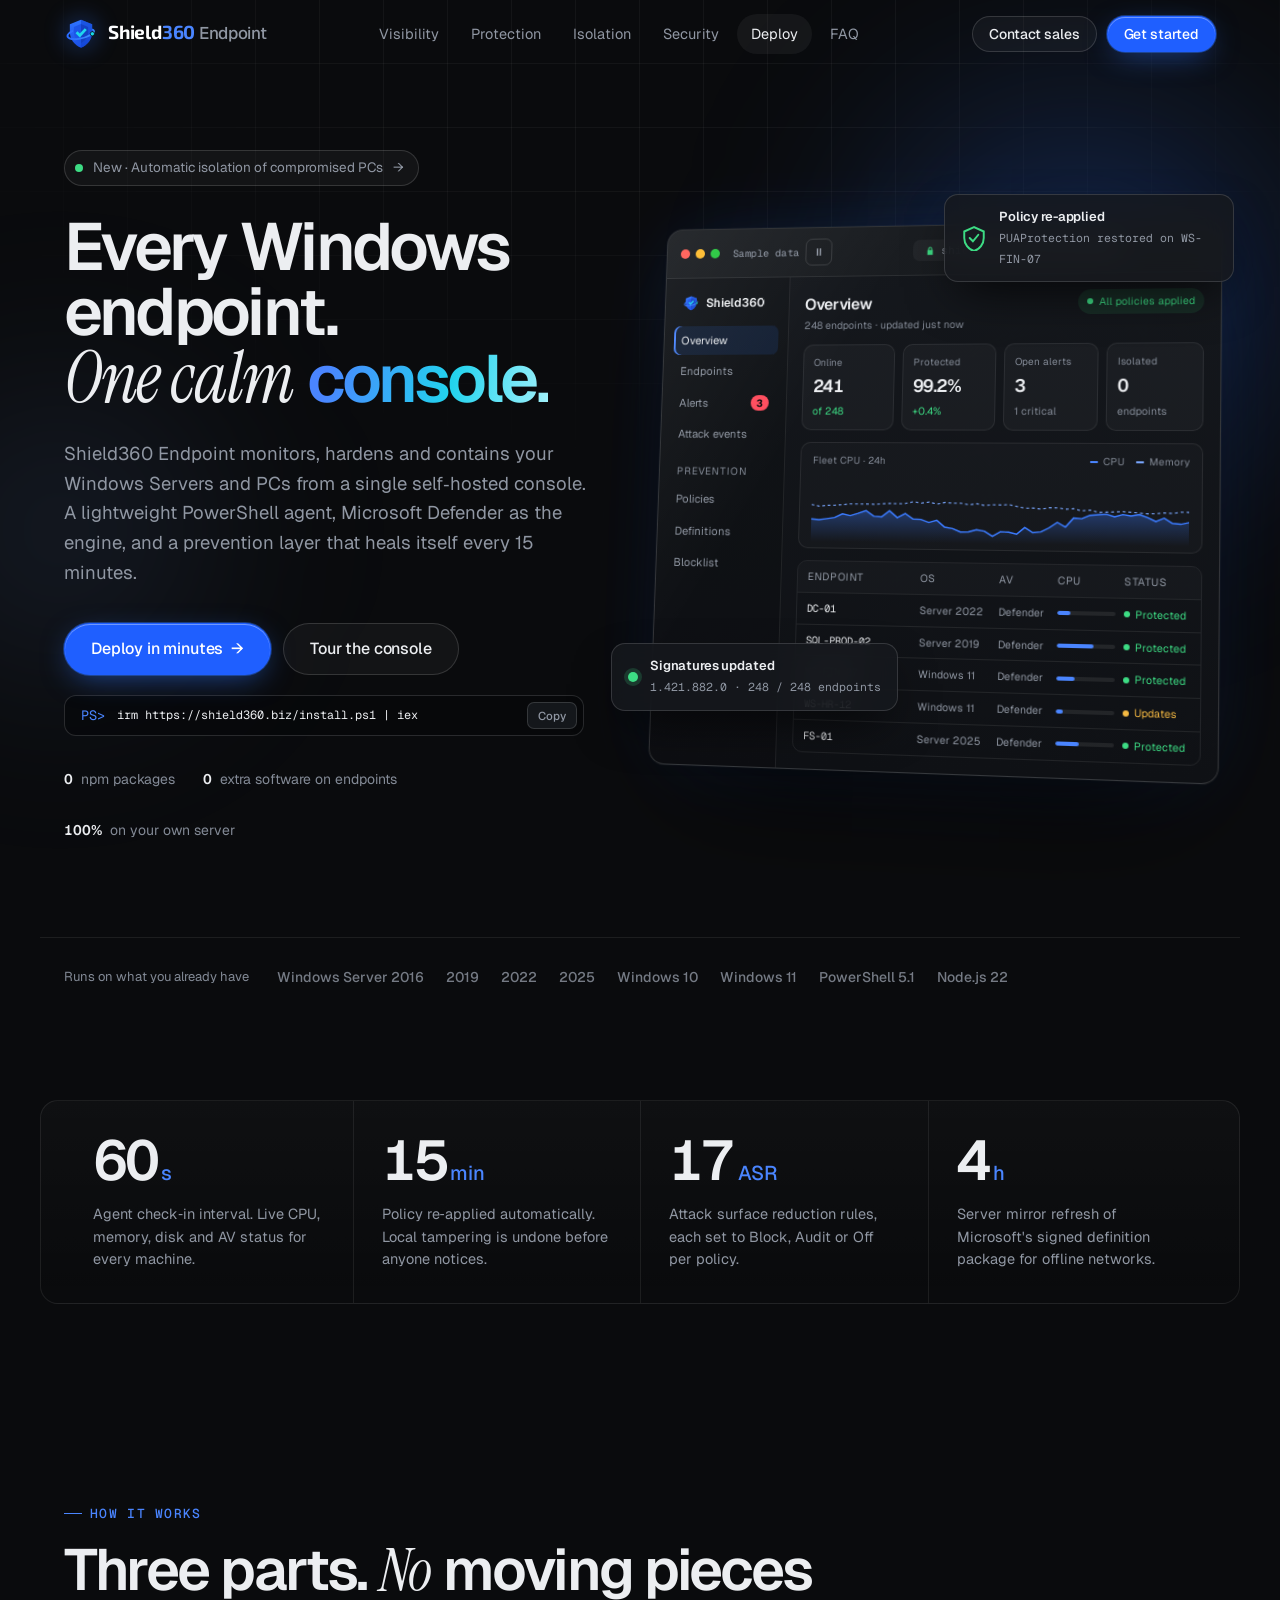
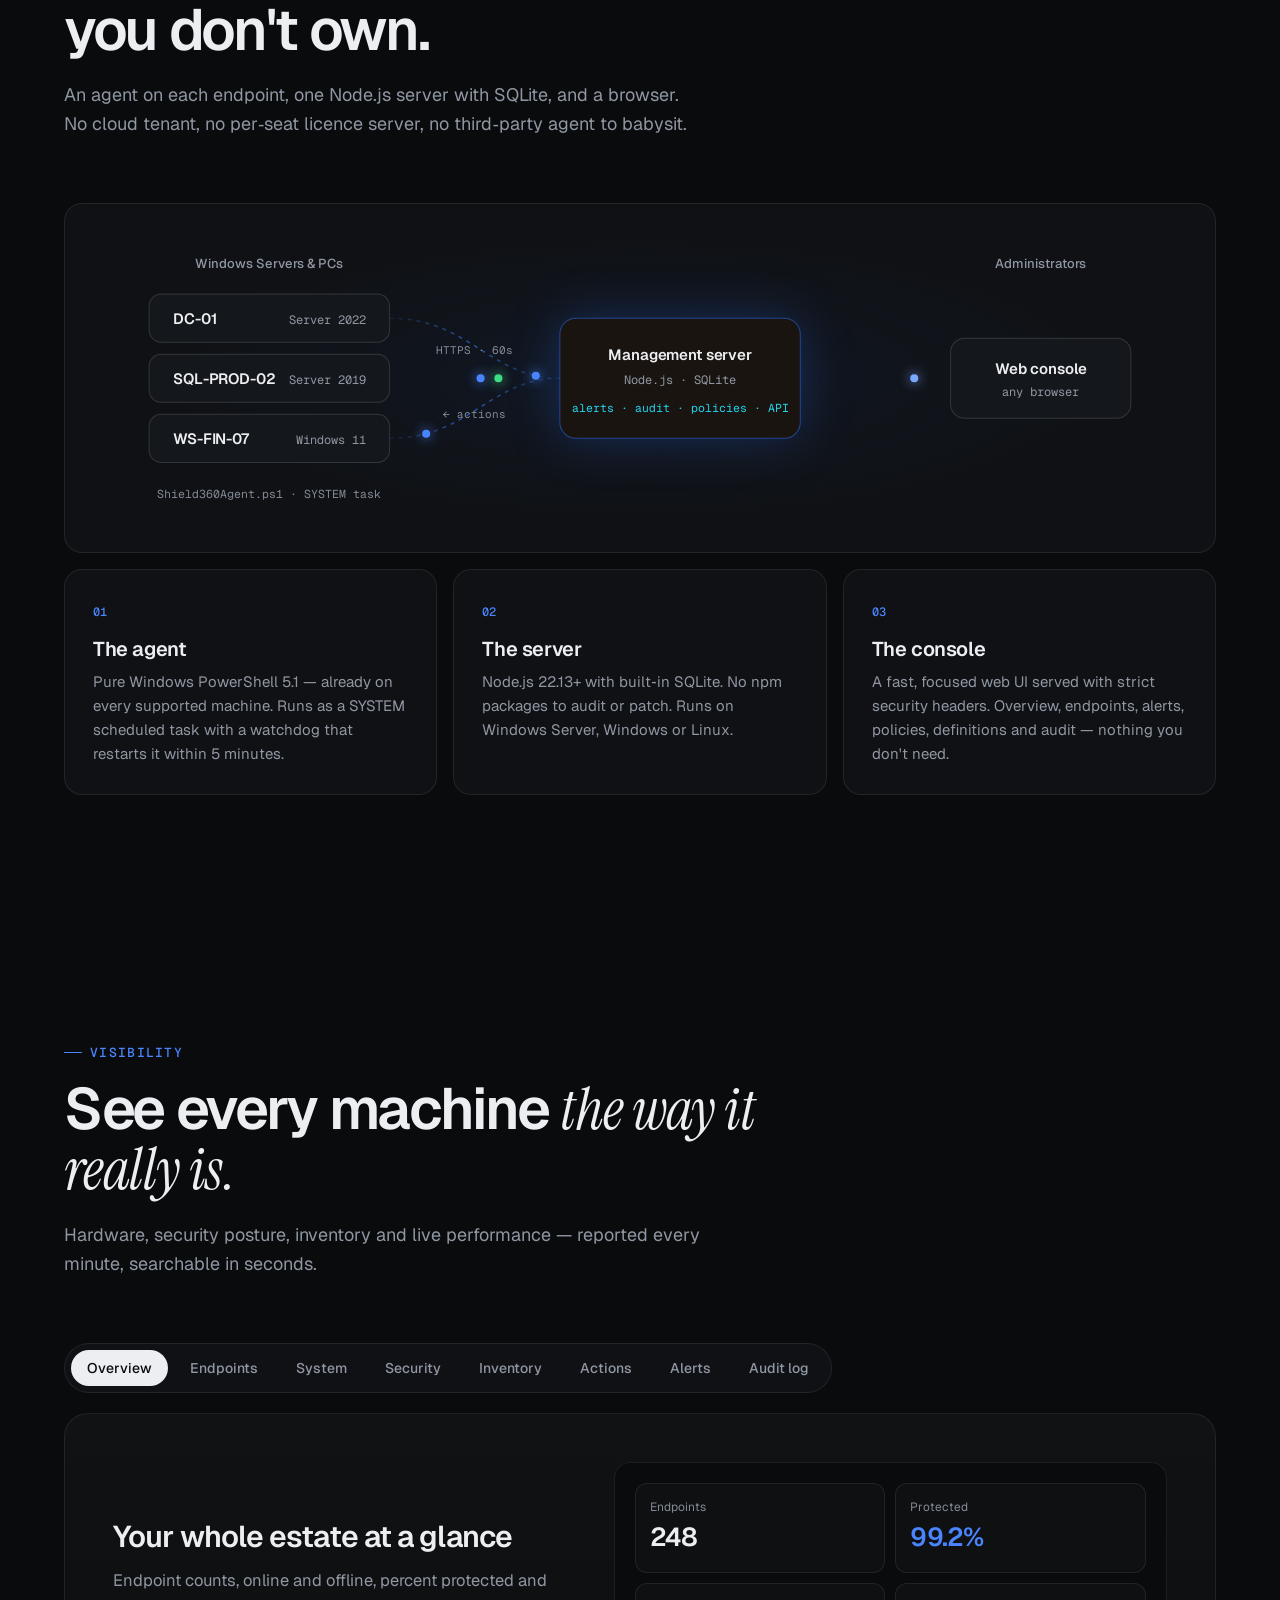
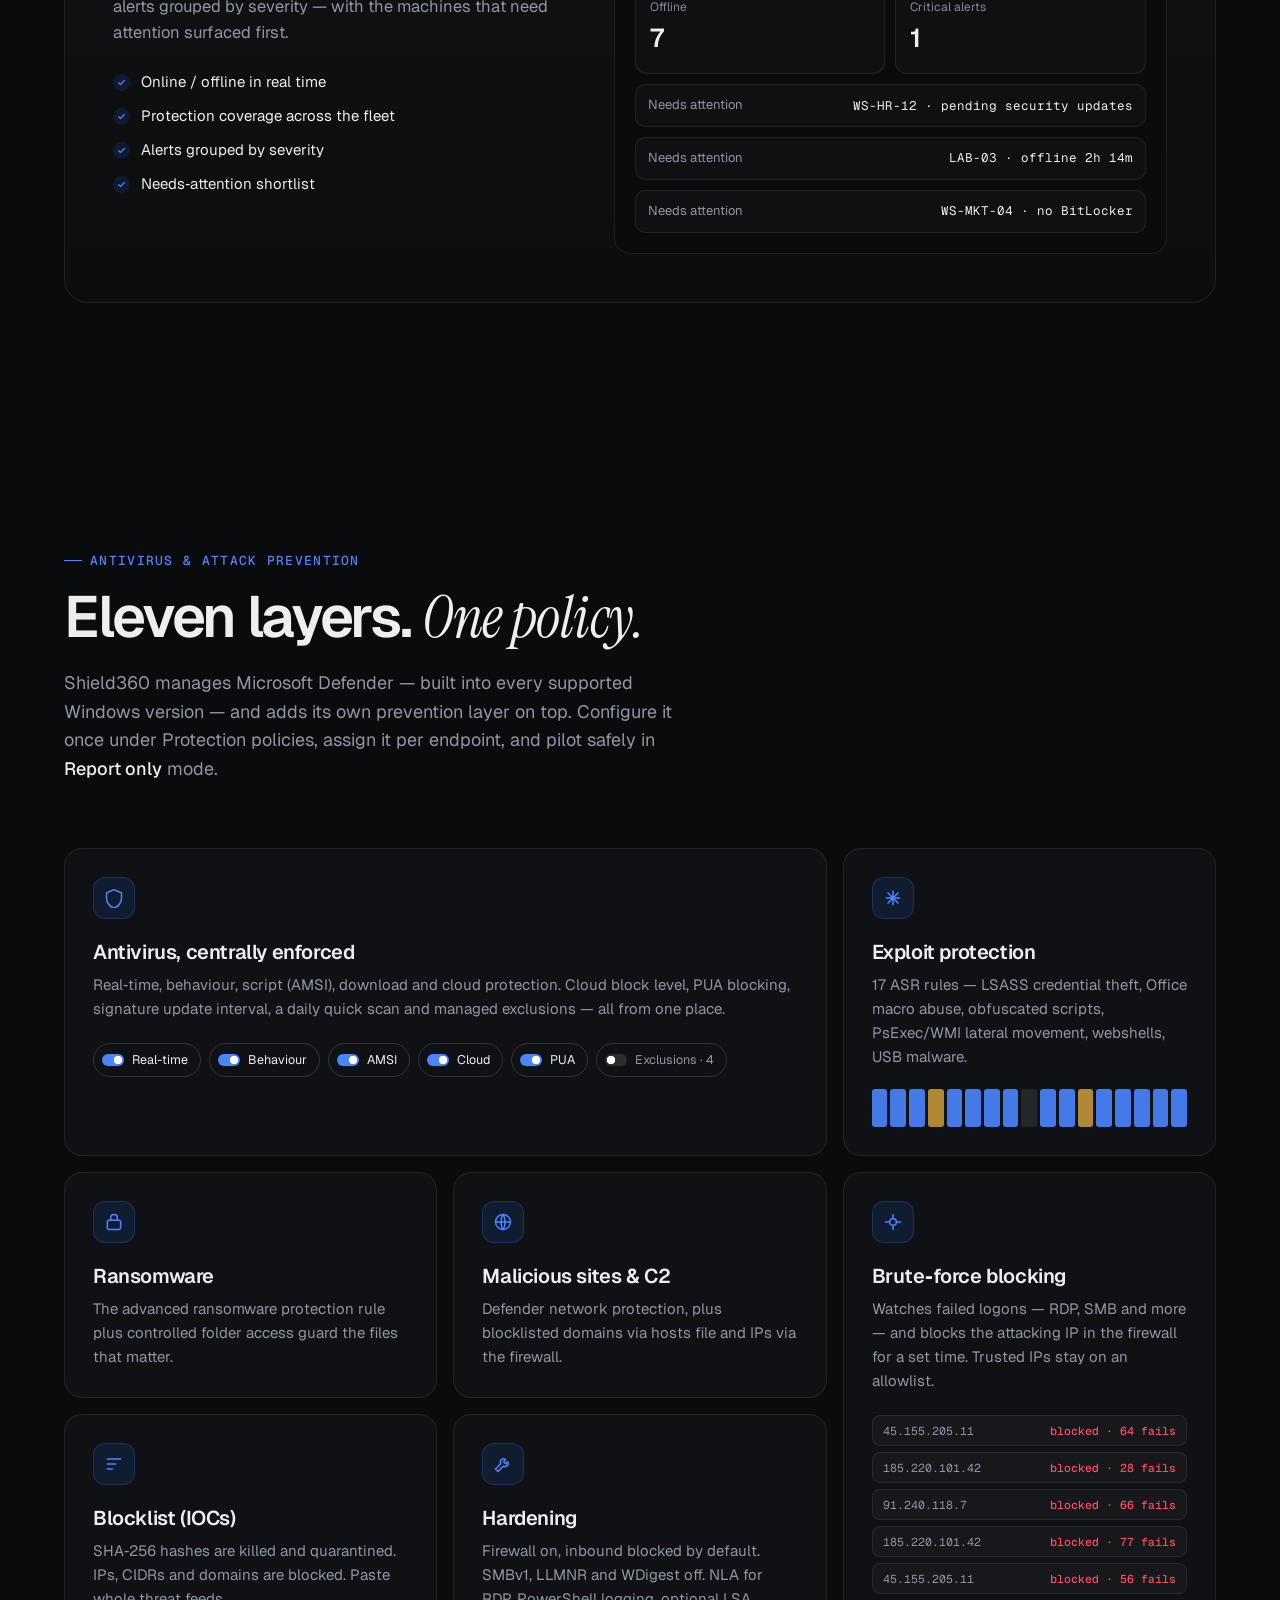
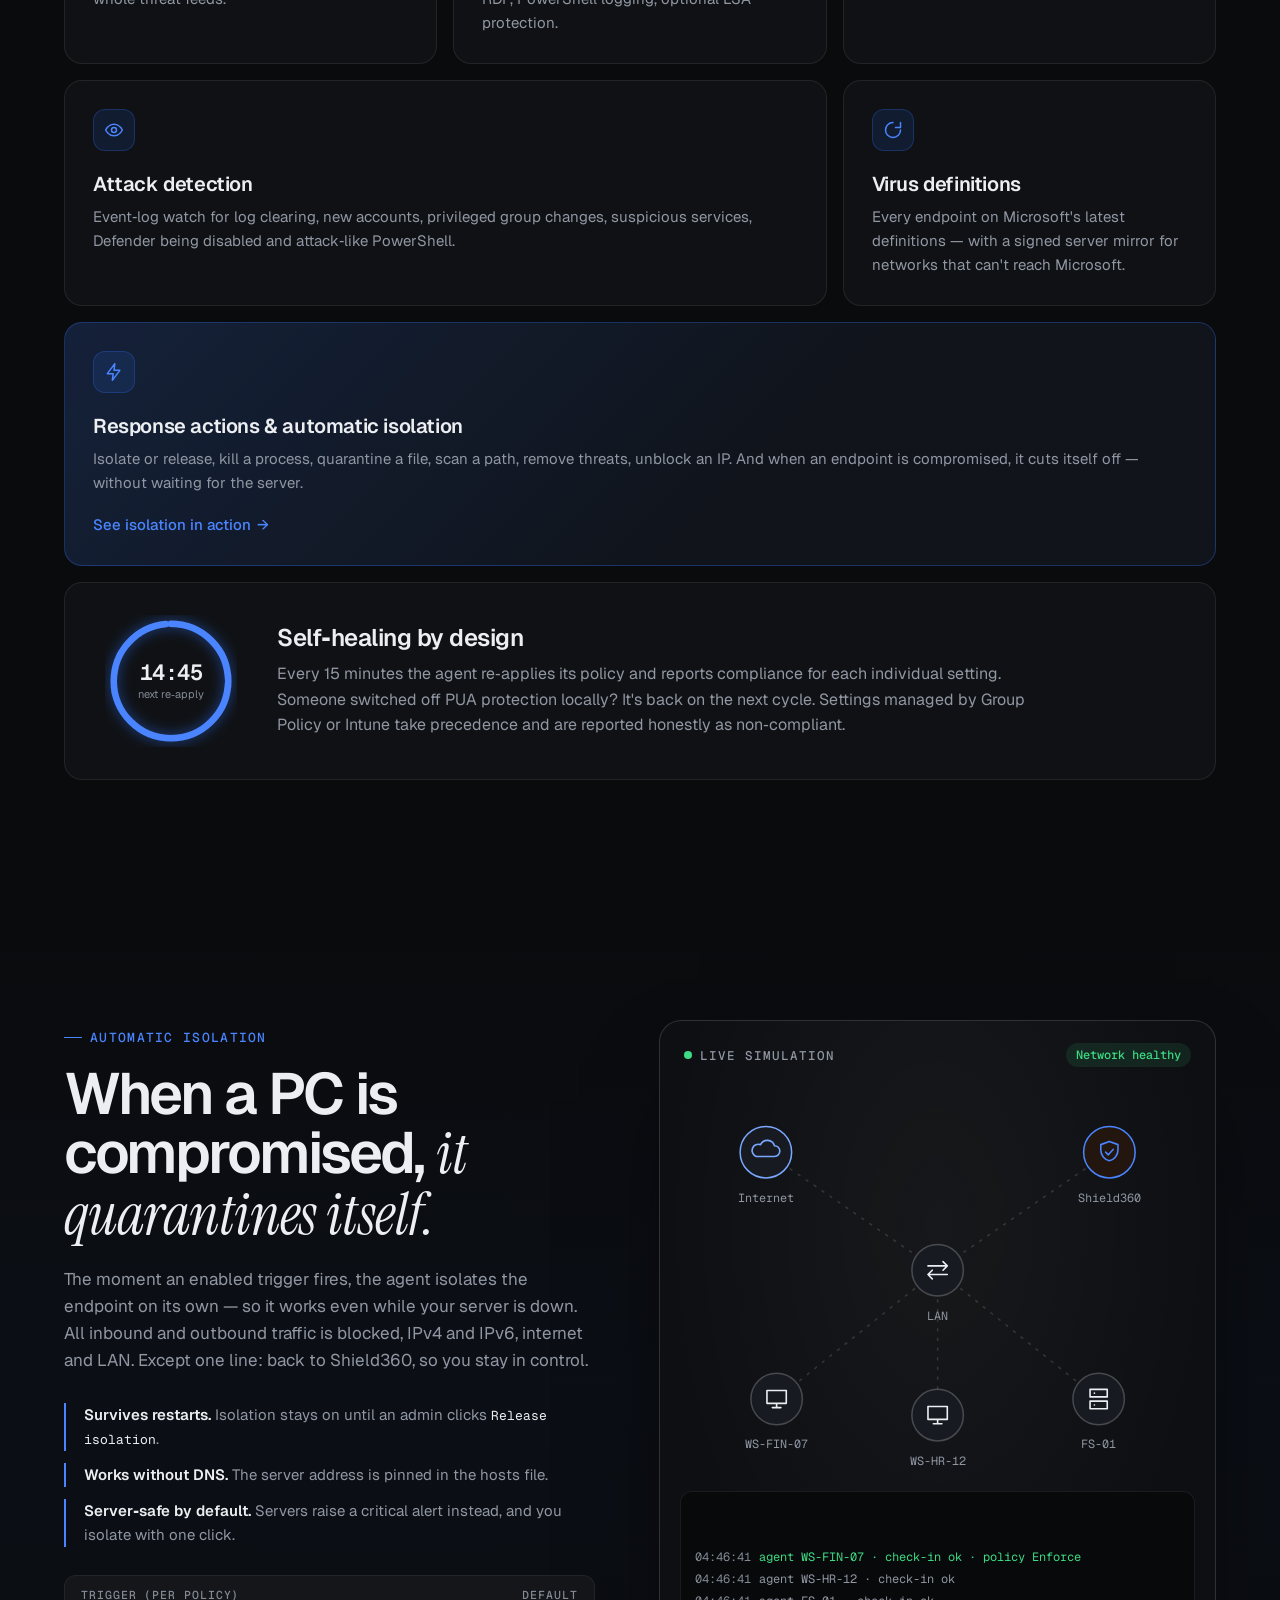
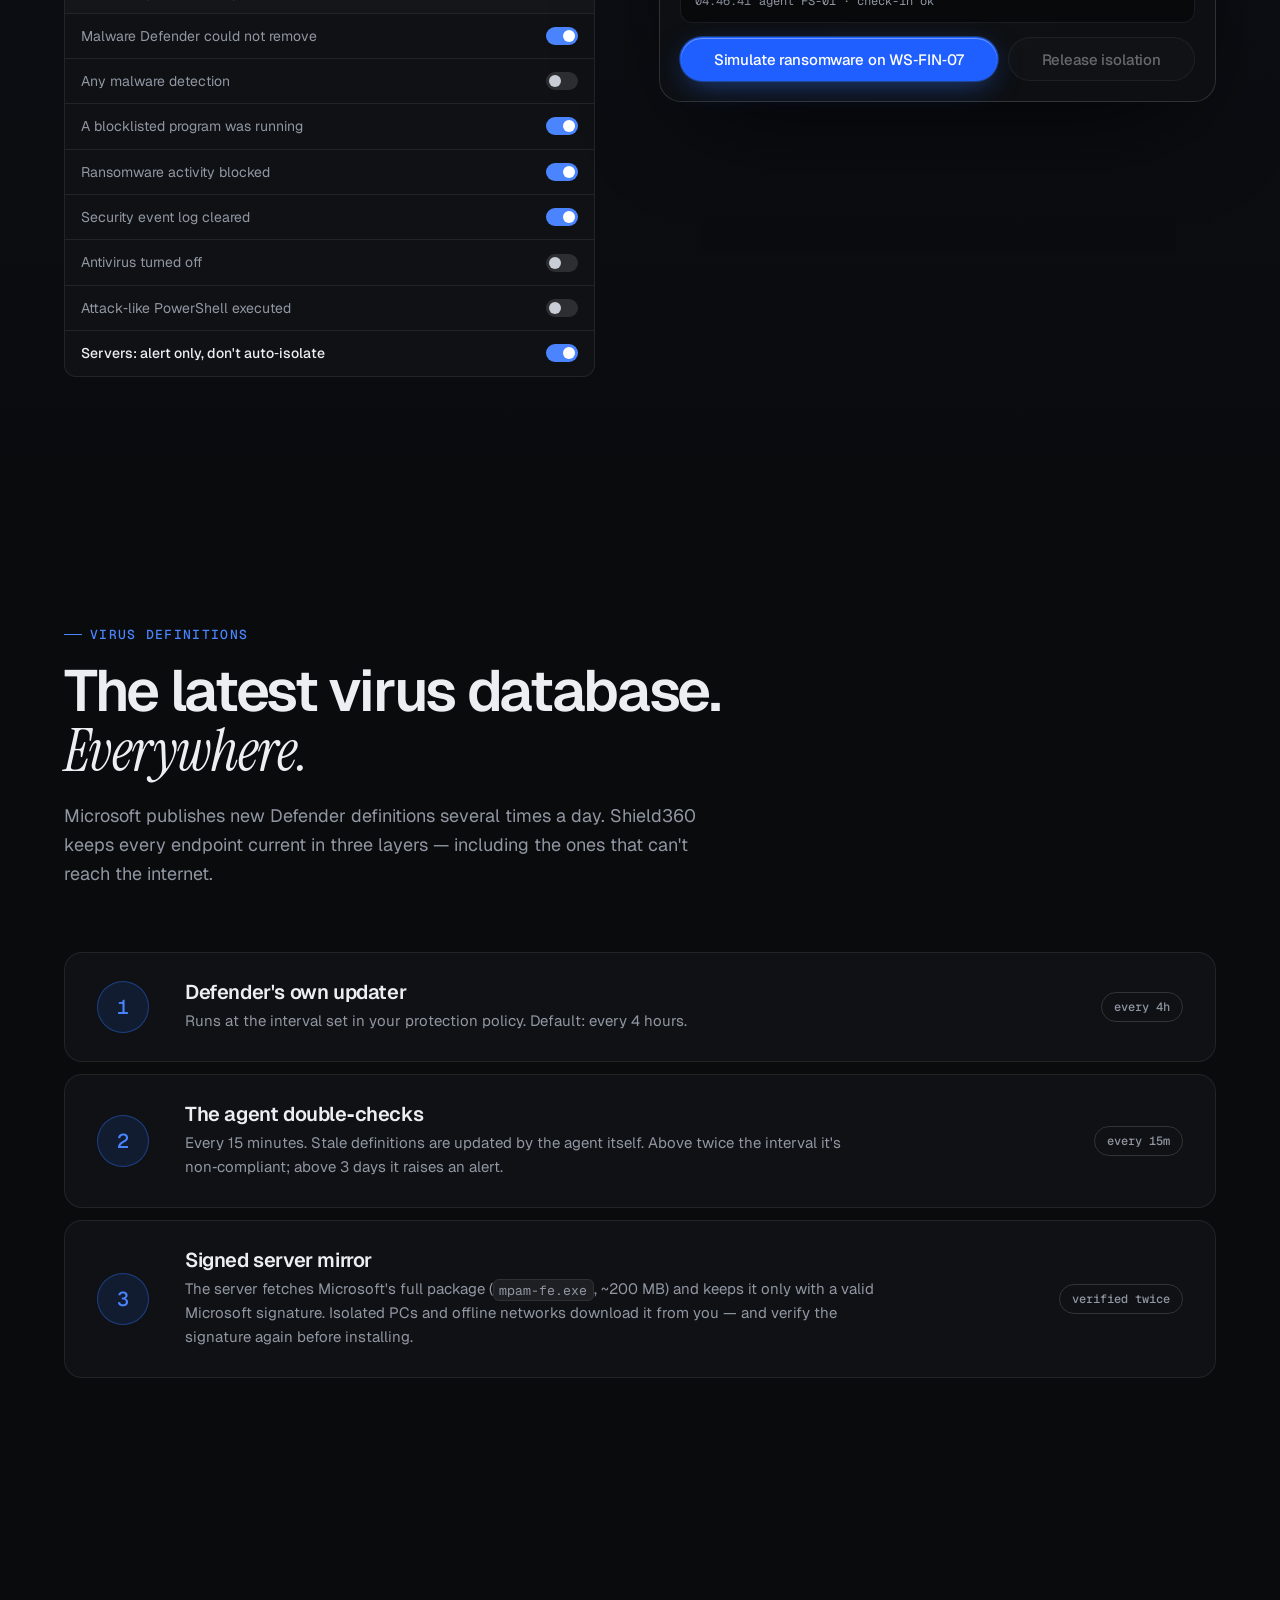
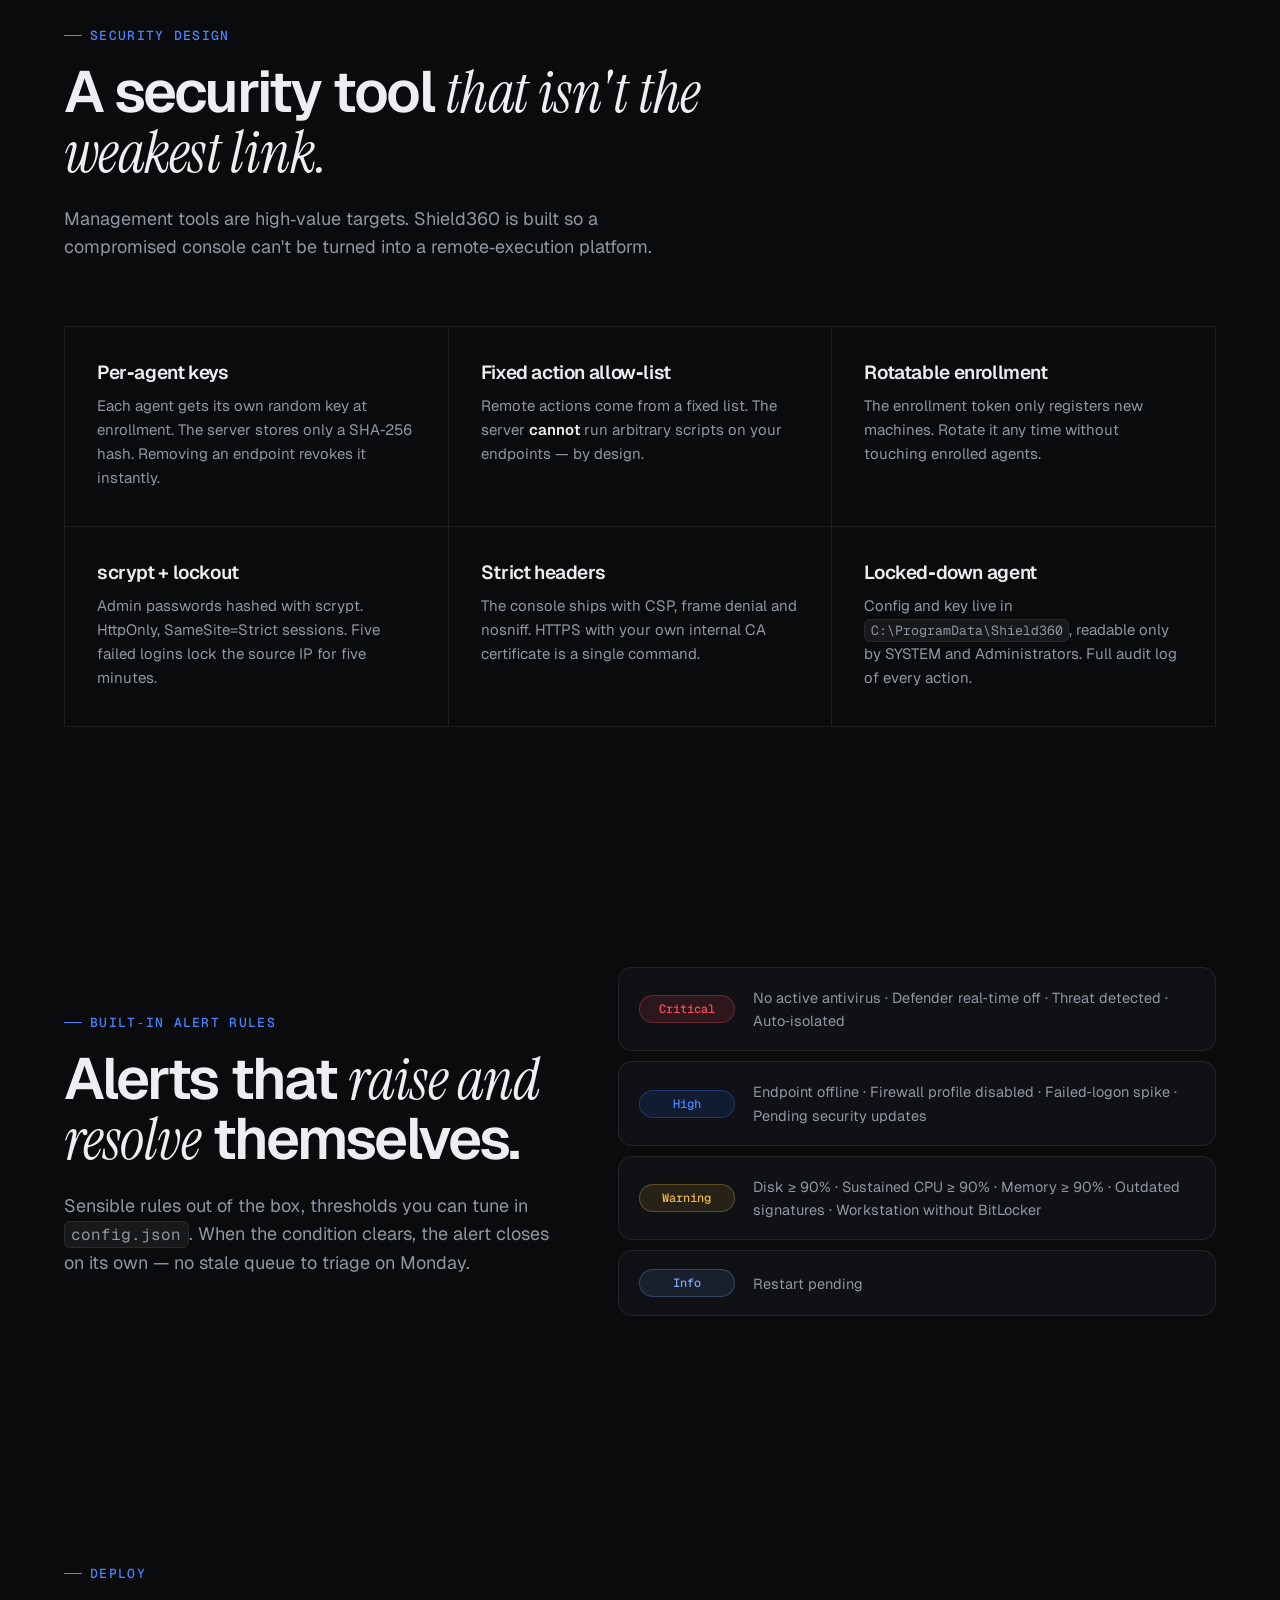
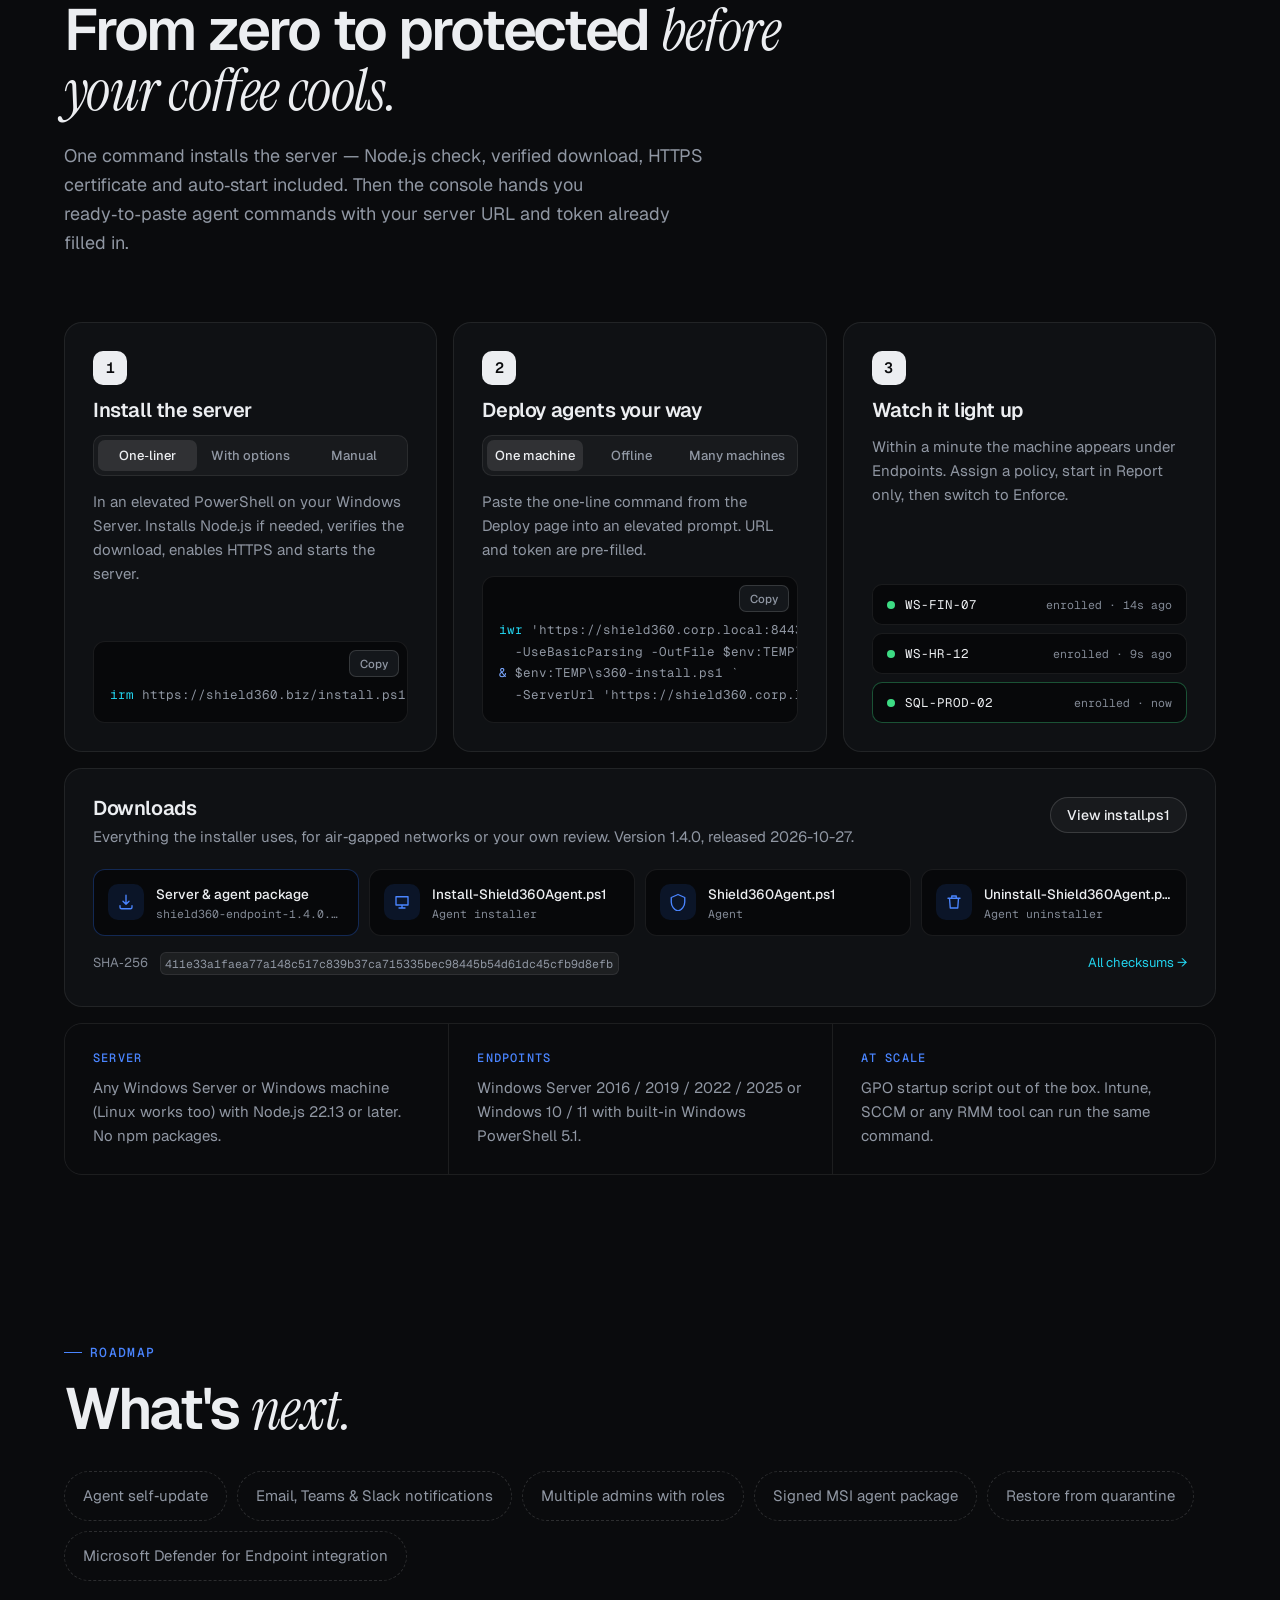
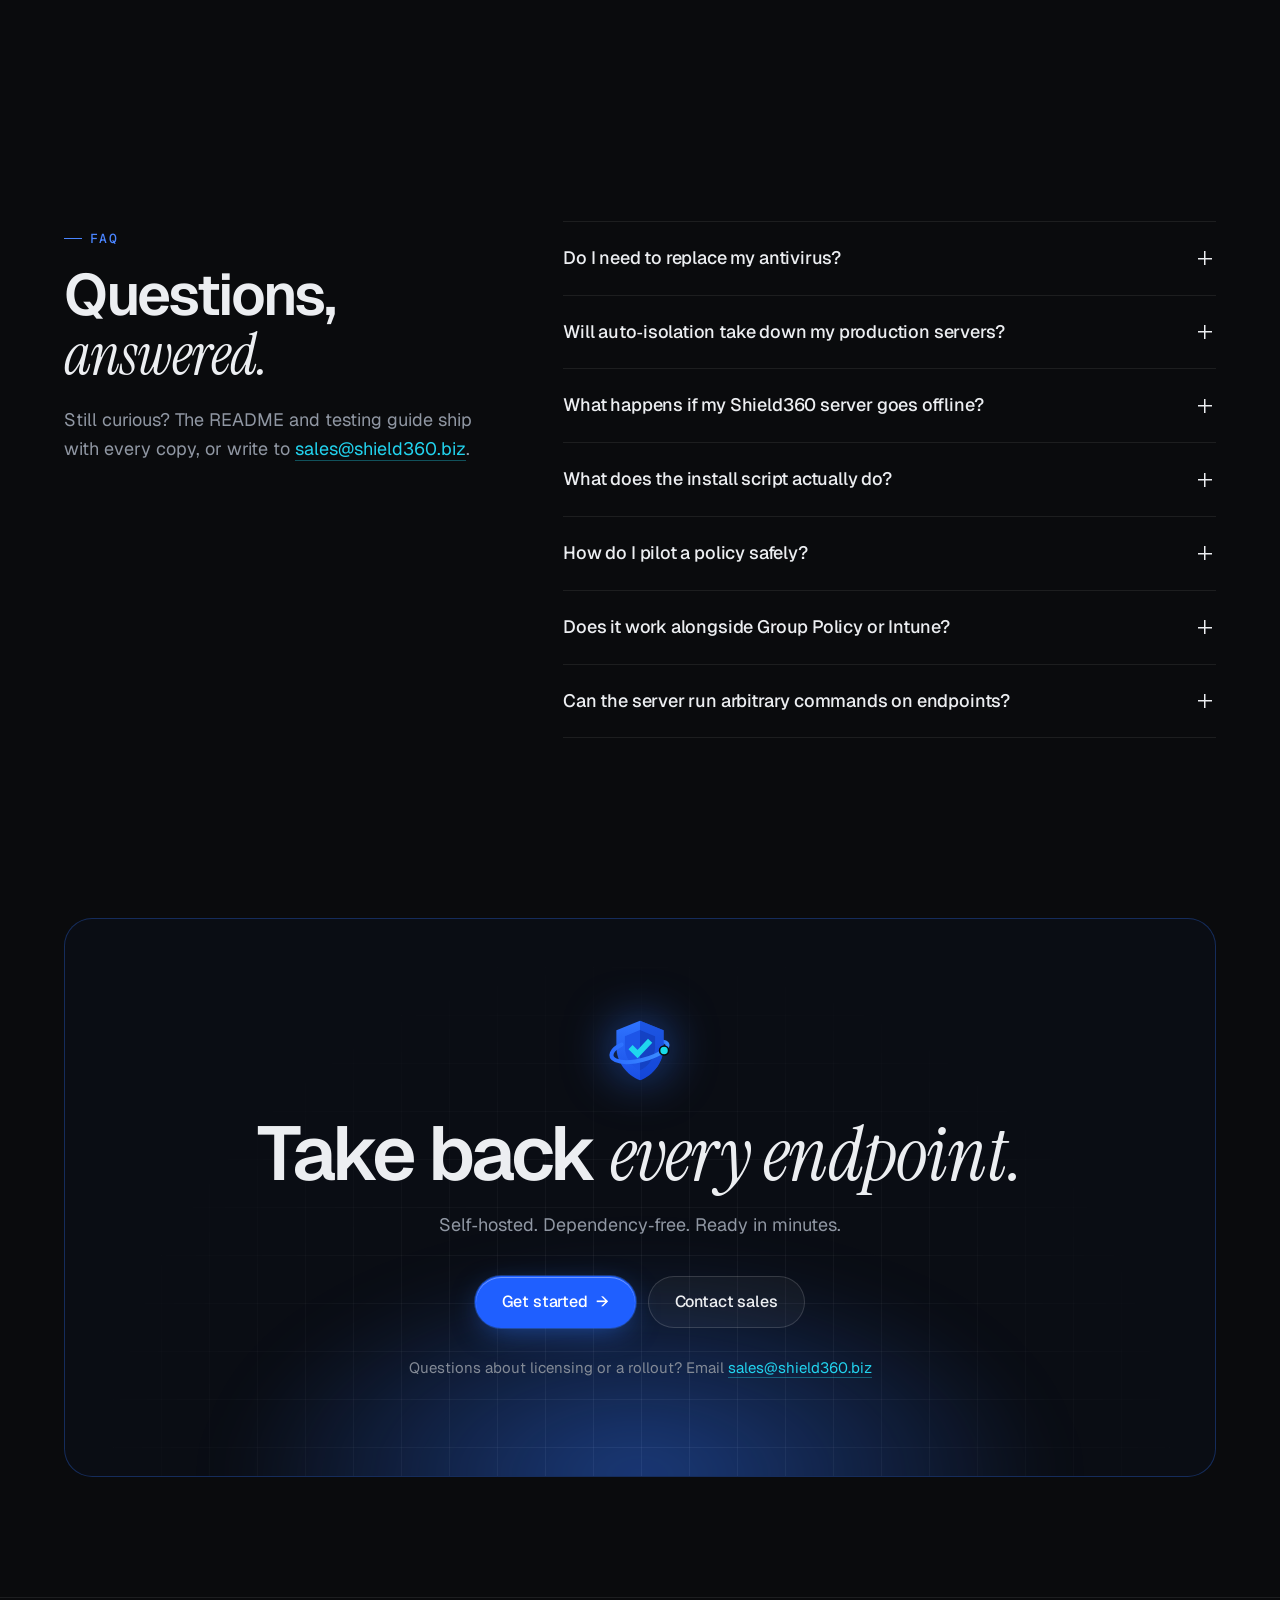
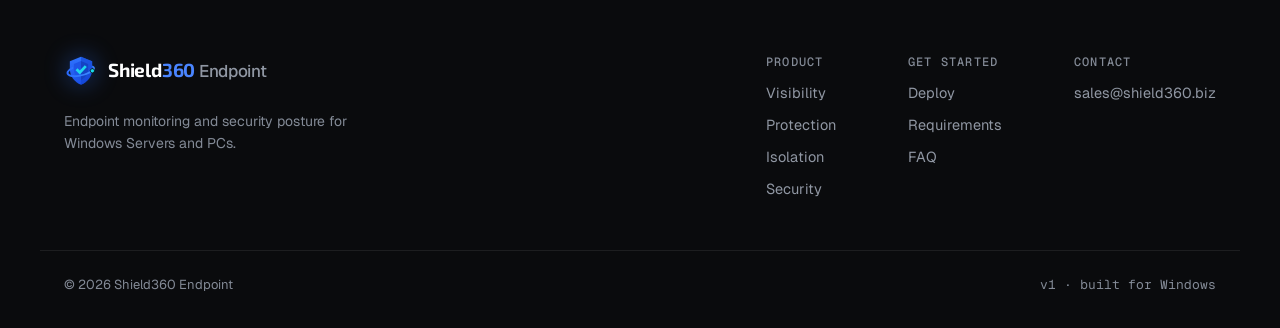
==== index.html @ 0880b2d4 "Shield360 Endpoint website for shield360.biz Static marketing site with the server installer (instal" ====
<!doctype html>
<html lang="en">
<head>
  <meta charset="utf-8">
  <meta name="viewport" content="width=device-width, initial-scale=1">
  <title>Shield360 Endpoint — Monitor, harden and contain every Windows endpoint</title>
  <meta name="description" content="Shield360 Endpoint is a self-hosted endpoint monitoring and protection platform for Windows Servers and PCs. Central Defender management, exploit protection, brute-force blocking and automatic isolation of compromised machines.">
  <meta name="theme-color" content="#0a0b0d">
  <link rel="canonical" href="https://shield360.biz/">
  <meta property="og:url" content="https://shield360.biz/">
  <meta property="og:type" content="website">
  <meta property="og:title" content="Shield360 Endpoint">
  <meta property="og:description" content="Monitor, harden and contain every Windows endpoint — from one self-hosted console.">
  <link rel="icon" href="assets/favicon.svg" type="image/svg+xml">
  <link rel="preconnect" href="https://fonts.googleapis.com">
  <link rel="preconnect" href="https://fonts.gstatic.com" crossorigin>
  <link href="https://fonts.googleapis.com/css2?family=Exo+2:wght@700&family=Geist:wght@300..800&family=Geist+Mono:wght@400;500&family=Instrument+Serif:ital@0;1&display=swap" rel="stylesheet">
  <link rel="stylesheet" href="styles.css">
</head>
<body>
  <svg width="0" height="0" style="position:absolute" aria-hidden="true" focusable="false">
    <symbol id="s360-mark" viewBox="0 0 64 64">
      <defs>
        <linearGradient id="s360-sh" x1="0" y1="0" x2="0" y2="1"><stop offset="0" stop-color="#2f74ff"/><stop offset="1" stop-color="#1a4fe6"/></linearGradient>
        <linearGradient id="s360-orb" x1="0" y1="0" x2="1" y2="0"><stop offset="0" stop-color="#2a6bff"/><stop offset="1" stop-color="#3b8cff"/></linearGradient>
      </defs>
      <path d="M51.5 23.5c4.6.6 6.2 2.8 4 5.9" fill="none" stroke="url(#s360-orb)" stroke-width="3.4" stroke-linecap="round"/>
      <path d="M32 5 11 13.6v14.6C11 41.6 19.8 53.4 32 58c12.2-4.6 21-16.4 21-29.8V13.6L32 5z" fill="url(#s360-sh)"/>
      <path d="M32 5v53c12.2-4.6 21-16.4 21-29.8V13.6L32 5z" fill="#0f3fcc" opacity=".55"/>
      <path d="M32 13.4 18.6 18.9v9.8c0 8.9 5.5 16.9 13.4 20.6 7.9-3.7 13.4-11.7 13.4-20.6v-9.8L32 13.4z" fill="#1d55e8"/>
      <path d="M32 13.4v35.9c7.9-3.7 13.4-11.7 13.4-20.6v-9.8L32 13.4z" fill="#1442c4"/>
      <path d="m23.6 28.6 6.2 6.2 11.2-12" fill="none" stroke="#1fd6ee" stroke-width="5.2"/>
      <path d="M15.6 26.4C6.4 30.6 3.6 37 10.4 40.2c7.4 3.5 25.6 1.6 40.6-6.8" fill="none" stroke="url(#s360-orb)" stroke-width="3.6" stroke-linecap="round"/>
      <circle cx="53.4" cy="31.6" r="4" fill="#18dbe8" stroke="#0a0b0d" stroke-width="1.4"/>
    </symbol>
  </svg>
  <a class="skip" href="#main">Skip to content</a>
  <div class="sr-only" id="sr-status" role="status" aria-live="polite"></div>

  <!-- ============ NAV ============ -->
  <header class="nav" id="nav">
    <div class="wrap nav-inner">
      <a href="#top" class="brand" aria-label="Shield360 Endpoint home">
        <svg class="brand-mark" viewBox="0 0 64 64" aria-hidden="true"><use href="#s360-mark"/></svg>
        <span><span class="wordmark">Shield<b>360</b></span> <em>Endpoint</em></span>
      </a>
      <nav class="nav-links" id="nav-links" aria-label="Primary">
        <a href="#visibility">Visibility</a>
        <a href="#protection">Protection</a>
        <a href="#isolation">Isolation</a>
        <a href="#security">Security</a>
        <a href="#deploy">Deploy</a>
        <a href="#faq">FAQ</a>
      </nav>
      <div class="nav-cta">
        <a href="mailto:sales@shield360.biz?subject=Shield360%20Endpoint%20enquiry" class="btn btn-ghost btn-sm nav-sales">Contact sales</a>
        <a href="#deploy" class="btn btn-primary btn-sm">Get started</a>
        <button class="nav-toggle" id="nav-toggle" aria-label="Open menu" aria-expanded="false" aria-controls="nav-links"><span></span><span></span></button>
      </div>
    </div>
  </header>

  <main id="main">
    <!-- ============ HERO ============ -->
    <section class="hero" id="top">
      <div class="hero-bg" aria-hidden="true">
        <div class="grid-lines"></div>
        <div class="glow glow-a"></div>
        <div class="glow glow-b"></div>
      </div>
      <div class="wrap hero-inner">
        <div class="hero-copy">
          <a href="#isolation" class="eyebrow-pill reveal">
            <span class="dot-live"></span> New · Automatic isolation of compromised PCs <span class="arrow">→</span>
          </a>
          <h1 class="hero-title reveal">
            Every Windows endpoint.<br>
            <span class="serif">One calm</span> <span class="accent-text">console.</span>
          </h1>
          <p class="hero-sub reveal">
            Shield360 Endpoint monitors, hardens and contains your Windows Servers and PCs from a single self‑hosted console. A lightweight PowerShell agent, Microsoft Defender as the engine, and a prevention layer that heals itself every 15 minutes.
          </p>
          <div class="hero-ctas reveal">
            <a href="#deploy" class="btn btn-primary btn-lg">Deploy in minutes <span class="arrow">→</span></a>
            <a href="#visibility" class="btn btn-ghost btn-lg">Tour the console</a>
          </div>
          <div class="install-chip reveal">
            <span class="ic-prompt" aria-hidden="true">PS&gt;</span>
            <code id="hero-cmd">irm https://shield360.biz/install.ps1 | iex</code>
            <button class="copy" data-copy="hero-cmd" aria-label="Copy install command">Copy</button>
          </div>
          <ul class="hero-facts reveal" aria-label="Highlights">
            <li><b>0</b> npm packages</li>
            <li><b>0</b> extra software on endpoints</li>
            <li><b>100%</b> on your own server</li>
          </ul>
        </div>

        <!-- Console mockup -->
        <div class="hero-visual reveal" aria-label="Preview of the Shield360 console">
          <div class="console" id="hero-console">
            <div class="console-bar">
              <span class="tl"></span><span class="tl"></span><span class="tl"></span>
              <span class="sample-tag">Sample data</span>
              <button class="motion-toggle" id="motion-toggle" aria-pressed="false" aria-label="Pause animations">
                <svg class="i-pause" viewBox="0 0 16 16" aria-hidden="true"><path d="M5 3h2v10H5zM9 3h2v10H9z" fill="currentColor"/></svg>
                <svg class="i-play" viewBox="0 0 16 16" aria-hidden="true"><path d="M5 3l8 5-8 5z" fill="currentColor"/></svg>
              </button>
              <div class="console-url"><svg viewBox="0 0 16 16" aria-hidden="true"><path d="M5 7V5a3 3 0 0 1 6 0v2h1v7H4V7h1zm1.5 0h3V5a1.5 1.5 0 0 0-3 0v2z" fill="currentColor"/></svg>shield360.corp.local:8443</div>
            </div>
            <p class="sr-only">Preview of the Shield360 console with sample data: 248 endpoints, CPU and memory charts, top hosts and open alerts.</p>
            <div class="console-body" aria-hidden="true">
              <aside class="c-side">
                <div class="c-brand"><svg viewBox="0 0 64 64"><use href="#s360-mark"/></svg>Shield360</div>
                <span class="c-nav on">Overview</span>
                <span class="c-nav">Endpoints</span>
                <span class="c-nav">Alerts <b id="c-alert-pill">3</b></span>
                <span class="c-nav">Attack events</span>
                <span class="c-label">Prevention</span>
                <span class="c-nav">Policies</span>
                <span class="c-nav">Definitions</span>
                <span class="c-nav">Blocklist</span>
              </aside>
              <div class="c-main">
                <div class="c-head">
                  <div><div class="c-title">Overview</div><div class="c-muted">248 endpoints · updated <span id="c-ago">just now</span></div></div>
                  <span class="c-chip ok"><i></i>All policies applied</span>
                </div>
                <div class="c-kpis">
                  <div class="c-kpi"><span>Online</span><b id="k-online">241</b><small class="up">of 248</small></div>
                  <div class="c-kpi"><span>Protected</span><b id="k-prot">99.2%</b><small class="up">+0.4%</small></div>
                  <div class="c-kpi"><span>Open alerts</span><b id="k-alerts">3</b><small>1 critical</small></div>
                  <div class="c-kpi"><span>Isolated</span><b id="k-iso">0</b><small>endpoints</small></div>
                </div>
                <div class="c-chart">
                  <div class="c-chart-head"><span>Fleet CPU · 24h</span><span class="c-legend"><i class="l-cpu"></i>CPU <i class="l-mem"></i>Memory</span></div>
                  <svg viewBox="0 0 400 90" preserveAspectRatio="none" class="spark" aria-hidden="true">
                    <defs>
                      <linearGradient id="gcpu" x1="0" x2="0" y1="0" y2="1"><stop offset="0" stop-color="#3b7bff" stop-opacity=".35"/><stop offset="1" stop-color="#3b7bff" stop-opacity="0"/></linearGradient>
                    </defs>
                    <path id="spark-cpu-area" fill="url(#gcpu)"/>
                    <path id="spark-cpu" fill="none" stroke="#3b7bff" stroke-width="1.8"/>
                    <path id="spark-mem" fill="none" stroke="#7aa7ff" stroke-width="1.4" stroke-dasharray="3 3"/>
                  </svg>
                </div>
                <div class="c-table" id="c-table">
                  <div class="c-row c-row-h"><span>Endpoint</span><span>OS</span><span>AV</span><span>CPU</span><span>Status</span></div>
                </div>
              </div>
            </div>
          </div>
          <div class="float-card fc-1" id="fc-alert">
            <span class="sev crit"></span>
            <div><b>Brute-force blocked</b><small>185.220.101.42 · 47 failed RDP logons</small></div>
          </div>
          <div class="float-card fc-2">
            <svg viewBox="0 0 24 24" aria-hidden="true"><path d="M12 2 3 6v6c0 5.5 3.8 10.7 9 12 5.2-1.3 9-6.5 9-12V6l-9-4z" fill="none" stroke="currentColor" stroke-width="1.8"/><path d="m8 12 3 3 5-6" fill="none" stroke="currentColor" stroke-width="1.8" stroke-linecap="round"/></svg>
            <div><b>Policy re-applied</b><small>PUAProtection restored on WS-FIN-07</small></div>
          </div>
        </div>
      </div>

      <div class="wrap platform-strip reveal">
        <span class="ps-label">Runs on what you already have</span>
        <ul>
          <li>Windows Server 2016</li><li>2019</li><li>2022</li><li>2025</li>
          <li>Windows 10</li><li>Windows 11</li><li>PowerShell 5.1</li><li>Node.js 22</li>
        </ul>
      </div>
    </section>

    <!-- ============ STATS ============ -->
    <section class="stats">
      <div class="wrap stats-grid">
        <div class="stat reveal"><b data-count="60">0</b><span class="unit">s</span><p>Agent check‑in interval. Live CPU, memory, disk and AV status for every machine.</p></div>
        <div class="stat reveal"><b data-count="15">0</b><span class="unit">min</span><p>Policy re‑applied automatically. Local tampering is undone before anyone notices.</p></div>
        <div class="stat reveal"><b data-count="17">0</b><span class="unit">ASR</span><p>Attack surface reduction rules, each set to Block, Audit or Off per policy.</p></div>
        <div class="stat reveal"><b data-count="4">0</b><span class="unit">h</span><p>Server mirror refresh of Microsoft's signed definition package for offline networks.</p></div>
      </div>
    </section>

    <!-- ============ ARCHITECTURE ============ -->
    <section class="section arch" id="how">
      <div class="wrap">
        <div class="section-head reveal">
          <span class="eyebrow">How it works</span>
          <h2>Three parts. <span class="serif">No</span> moving pieces you don't own.</h2>
          <p>An agent on each endpoint, one Node.js server with SQLite, and a browser. No cloud tenant, no per‑seat licence server, no third‑party agent to babysit.</p>
        </div>

        <div class="arch-diagram reveal">
          <svg viewBox="0 0 1100 300" class="arch-svg" role="img" aria-label="Endpoints check in to the management server over HTTPS every 60 seconds; administrators use the browser console.">
            <defs>
              <linearGradient id="wire" x1="0" x2="1"><stop offset="0" stop-color="#3b7bff" stop-opacity=".1"/><stop offset=".5" stop-color="#3b7bff" stop-opacity=".6"/><stop offset="1" stop-color="#3b7bff" stop-opacity=".1"/></linearGradient>
            </defs>
            <!-- wires -->
            <path id="w1" d="M300 90 C 380 90, 400 150, 470 150" class="wire"/>
            <path id="w2" d="M300 150 L 470 150" class="wire"/>
            <path id="w3" d="M300 210 C 380 210, 400 150, 470 150" class="wire"/>
            <path id="w4" d="M710 150 L 860 150" class="wire"/>
            <circle r="4" class="pkt"><animateMotion dur="2.4s" repeatCount="indefinite"><mpath href="#w1"/></animateMotion></circle>
            <circle r="4" class="pkt"><animateMotion dur="2.4s" begin=".8s" repeatCount="indefinite"><mpath href="#w2"/></animateMotion></circle>
            <circle r="4" class="pkt"><animateMotion dur="2.4s" begin="1.6s" repeatCount="indefinite"><mpath href="#w3"/></animateMotion></circle>
            <circle r="4" class="pkt pkt-back"><animateMotion dur="3s" begin=".4s" repeatCount="indefinite" keyPoints="1;0" keyTimes="0;1" calcMode="linear"><mpath href="#w2"/></animateMotion></circle>
            <circle r="4" class="pkt pkt-blue"><animateMotion dur="2s" repeatCount="indefinite" keyPoints="1;0" keyTimes="0;1" calcMode="linear"><mpath href="#w4"/></animateMotion></circle>

            <!-- endpoints -->
            <g class="node">
              <rect x="60" y="66" width="240" height="48" rx="12"/>
              <text x="84" y="96" class="n-t">DC-01</text><text x="276" y="96" class="n-s" text-anchor="end">Server 2022</text>
            </g>
            <g class="node">
              <rect x="60" y="126" width="240" height="48" rx="12"/>
              <text x="84" y="156" class="n-t">SQL-PROD-02</text><text x="276" y="156" class="n-s" text-anchor="end">Server 2019</text>
            </g>
            <g class="node">
              <rect x="60" y="186" width="240" height="48" rx="12"/>
              <text x="84" y="216" class="n-t">WS-FIN-07</text><text x="276" y="216" class="n-s" text-anchor="end">Windows 11</text>
            </g>
            <text x="180" y="40" class="n-cap" text-anchor="middle">Windows Servers &amp; PCs</text>
            <text x="180" y="270" class="n-sub" text-anchor="middle">Shield360Agent.ps1 · SYSTEM task</text>

            <!-- server -->
            <g class="node node-core">
              <rect x="470" y="90" width="240" height="120" rx="16"/>
              <text x="590" y="132" class="n-t" text-anchor="middle">Management server</text>
              <text x="590" y="156" class="n-s" text-anchor="middle">Node.js · SQLite</text>
              <text x="590" y="184" class="n-m" text-anchor="middle">alerts · audit · policies · API</text>
            </g>
            <text x="385" y="126" class="n-lbl" text-anchor="middle">HTTPS · 60s</text>
            <text x="385" y="190" class="n-lbl" text-anchor="middle">← actions</text>

            <!-- console -->
            <g class="node">
              <rect x="860" y="110" width="180" height="80" rx="14"/>
              <text x="950" y="146" class="n-t" text-anchor="middle">Web console</text>
              <text x="950" y="168" class="n-s" text-anchor="middle">any browser</text>
            </g>
            <text x="950" y="40" class="n-cap" text-anchor="middle">Administrators</text>
          </svg>
        </div>

        <div class="arch-cards">
          <article class="mini-card reveal">
            <span class="mc-num">01</span>
            <h3>The agent</h3>
            <p>Pure Windows PowerShell 5.1 — already on every supported machine. Runs as a SYSTEM scheduled task with a watchdog that restarts it within 5 minutes.</p>
          </article>
          <article class="mini-card reveal">
            <span class="mc-num">02</span>
            <h3>The server</h3>
            <p>Node.js 22.13+ with built‑in SQLite. No npm packages to audit or patch. Runs on Windows Server, Windows or Linux.</p>
          </article>
          <article class="mini-card reveal">
            <span class="mc-num">03</span>
            <h3>The console</h3>
            <p>A fast, focused web UI served with strict security headers. Overview, endpoints, alerts, policies, definitions and audit — nothing you don't need.</p>
          </article>
        </div>
      </div>
    </section>

    <!-- ============ VISIBILITY (tabs) ============ -->
    <section class="section visibility" id="visibility">
      <div class="wrap">
        <div class="section-head reveal">
          <span class="eyebrow">Visibility</span>
          <h2>See every machine <span class="serif">the way it really is.</span></h2>
          <p>Hardware, security posture, inventory and live performance — reported every minute, searchable in seconds.</p>
        </div>

        <div class="tabs reveal" role="tablist" aria-label="Console areas" id="vis-tabs">
          <button role="tab" aria-selected="true" aria-controls="vp" data-tab="overview">Overview</button>
          <button role="tab" aria-selected="false" aria-controls="vp" data-tab="endpoints">Endpoints</button>
          <button role="tab" aria-selected="false" aria-controls="vp" data-tab="system">System</button>
          <button role="tab" aria-selected="false" aria-controls="vp" data-tab="security">Security</button>
          <button role="tab" aria-selected="false" aria-controls="vp" data-tab="inventory">Inventory</button>
          <button role="tab" aria-selected="false" aria-controls="vp" data-tab="actions">Actions</button>
          <button role="tab" aria-selected="false" aria-controls="vp" data-tab="alerts">Alerts</button>
          <button role="tab" aria-selected="false" aria-controls="vp" data-tab="audit">Audit log</button>
        </div>

        <div class="vis-panel reveal" id="vp" role="tabpanel">
          <div class="vis-copy">
            <h3 id="vp-title"></h3>
            <p id="vp-desc"></p>
            <ul class="checks" id="vp-list"></ul>
          </div>
          <div class="vis-art" id="vp-art" aria-hidden="true"></div>
        </div>
      </div>
    </section>

    <!-- ============ PROTECTION LAYERS ============ -->
    <section class="section protection" id="protection">
      <div class="wrap">
        <div class="section-head reveal">
          <span class="eyebrow">Antivirus &amp; attack prevention</span>
          <h2>Eleven layers. <span class="serif">One policy.</span></h2>
          <p>Shield360 manages Microsoft Defender — built into every supported Windows version — and adds its own prevention layer on top. Configure it once under Protection policies, assign it per endpoint, and pilot safely in <b>Report only</b> mode.</p>
        </div>

        <div class="bento">
          <article class="b-card b-wide reveal" data-glow>
            <div class="b-icon"><svg viewBox="0 0 24 24"><path d="M12 2 3 6v6c0 5.5 3.8 10.7 9 12 5.2-1.3 9-6.5 9-12V6l-9-4z"/></svg></div>
            <h3>Antivirus, centrally enforced</h3>
            <p>Real‑time, behaviour, script (AMSI), download and cloud protection. Cloud block level, PUA blocking, signature update interval, a daily quick scan and managed exclusions — all from one place.</p>
            <div class="b-toggles" aria-hidden="true">
              <span class="tg on">Real-time</span><span class="tg on">Behaviour</span><span class="tg on">AMSI</span><span class="tg on">Cloud</span><span class="tg on">PUA</span><span class="tg">Exclusions · 4</span>
            </div>
          </article>
          <article class="b-card reveal" data-glow>
            <div class="b-icon"><svg viewBox="0 0 24 24"><path d="M4 12h16M12 4v16M6 6l12 12M18 6 6 18"/></svg></div>
            <h3>Exploit protection</h3>
            <p>17 ASR rules — LSASS credential theft, Office macro abuse, obfuscated scripts, PsExec/WMI lateral movement, webshells, USB malware.</p>
            <div class="asr" aria-hidden="true" id="asr-grid"></div>
          </article>
          <article class="b-card reveal" data-glow>
            <div class="b-icon"><svg viewBox="0 0 24 24"><rect x="4" y="10" width="16" height="11" rx="2"/><path d="M8 10V7a4 4 0 0 1 8 0v3"/></svg></div>
            <h3>Ransomware</h3>
            <p>The advanced ransomware protection rule plus controlled folder access guard the files that matter.</p>
          </article>
          <article class="b-card reveal" data-glow>
            <div class="b-icon"><svg viewBox="0 0 24 24"><circle cx="12" cy="12" r="9"/><path d="M3 12h18M12 3c3 3.5 3 14.5 0 18M12 3c-3 3.5-3 14.5 0 18"/></svg></div>
            <h3>Malicious sites &amp; C2</h3>
            <p>Defender network protection, plus blocklisted domains via hosts file and IPs via the firewall.</p>
          </article>
          <article class="b-card b-tall reveal" data-glow>
            <div class="b-icon"><svg viewBox="0 0 24 24"><path d="M12 3v4M12 17v4M3 12h4M17 12h4"/><circle cx="12" cy="12" r="4"/></svg></div>
            <h3>Brute‑force blocking</h3>
            <p>Watches failed logons — RDP, SMB and more — and blocks the attacking IP in the firewall for a set time. Trusted IPs stay on an allowlist.</p>
            <div class="bf-log" aria-hidden="true" id="bf-log"></div>
          </article>
          <article class="b-card reveal" data-glow>
            <div class="b-icon"><svg viewBox="0 0 24 24"><path d="M4 6h16M4 12h10M4 18h6"/></svg></div>
            <h3>Blocklist (IOCs)</h3>
            <p>SHA‑256 hashes are killed and quarantined. IPs, CIDRs and domains are blocked. Paste whole threat feeds.</p>
          </article>
          <article class="b-card reveal" data-glow>
            <div class="b-icon"><svg viewBox="0 0 24 24"><path d="M14.7 6.3a4 4 0 0 0-5.4 5.4L3 18l3 3 6.3-6.3a4 4 0 0 0 5.4-5.4l-2.5 2.5-2.5-2.5 2.5-2.5z"/></svg></div>
            <h3>Hardening</h3>
            <p>Firewall on, inbound blocked by default. SMBv1, LLMNR and WDigest off. NLA for RDP, PowerShell logging, optional LSA protection.</p>
          </article>
          <article class="b-card b-wide reveal" data-glow>
            <div class="b-icon"><svg viewBox="0 0 24 24"><path d="M2 12s3.5-7 10-7 10 7 10 7-3.5 7-10 7S2 12 2 12z"/><circle cx="12" cy="12" r="3"/></svg></div>
            <h3>Attack detection</h3>
            <p>Event‑log watch for log clearing, new accounts, privileged group changes, suspicious services, Defender being disabled and attack‑like PowerShell.</p>
          </article>
          <article class="b-card reveal" data-glow>
            <div class="b-icon"><svg viewBox="0 0 24 24"><path d="M12 3a9 9 0 1 0 9 9"/><path d="M21 3v6h-6"/></svg></div>
            <h3>Virus definitions</h3>
            <p>Every endpoint on Microsoft's latest definitions — with a signed server mirror for networks that can't reach Microsoft.</p>
          </article>
          <article class="b-card b-full b-accent reveal" data-glow>
            <div class="b-icon"><svg viewBox="0 0 24 24"><path d="M13 2 4 14h7l-1 8 9-12h-7l1-8z"/></svg></div>
            <h3>Response actions &amp; automatic isolation</h3>
            <p>Isolate or release, kill a process, quarantine a file, scan a path, remove threats, unblock an IP. And when an endpoint is compromised, it cuts itself off — without waiting for the server.</p>
            <a href="#isolation" class="link-arrow">See isolation in action <span class="arrow">→</span></a>
          </article>
        </div>

        <div class="selfheal reveal">
          <div class="sh-ring" aria-hidden="true">
            <svg viewBox="0 0 120 120"><circle cx="60" cy="60" r="52" class="sh-track"/><circle cx="60" cy="60" r="52" class="sh-prog" id="sh-prog"/></svg>
            <div class="sh-center"><b id="sh-min">15:00</b><small>next re‑apply</small></div>
          </div>
          <div class="sh-copy">
            <h3>Self‑healing by design</h3>
            <p>Every 15 minutes the agent re‑applies its policy and reports compliance for each individual setting. Someone switched off PUA protection locally? It's back on the next cycle. Settings managed by Group Policy or Intune take precedence and are reported honestly as non‑compliant.</p>
          </div>
        </div>
      </div>
    </section>

    <!-- ============ ISOLATION DEMO ============ -->
    <section class="section isolation" id="isolation">
      <div class="wrap iso-grid">
        <div class="iso-copy">
          <span class="eyebrow reveal">Automatic isolation</span>
          <h2 class="reveal">When a PC is compromised, <span class="serif">it quarantines itself.</span></h2>
          <p class="reveal">The moment an enabled trigger fires, the agent isolates the endpoint on its own — so it works even while your server is down. All inbound and outbound traffic is blocked, IPv4 and IPv6, internet and LAN. Except one line: back to Shield360, so you stay in control.</p>

          <ul class="iso-facts reveal">
            <li><b>Survives restarts.</b> Isolation stays on until an admin clicks <em>Release isolation</em>.</li>
            <li><b>Works without DNS.</b> The server address is pinned in the hosts file.</li>
            <li><b>Server‑safe by default.</b> Servers raise a critical alert instead, and you isolate with one click.</li>
          </ul>

          <div class="triggers reveal" aria-label="Isolation triggers">
            <div class="tr-head"><span>Trigger (per policy)</span><span>Default</span></div>
            <div class="tr"><span>Malware Defender could not remove</span><i class="sw on"></i></div>
            <div class="tr"><span>Any malware detection</span><i class="sw"></i></div>
            <div class="tr"><span>A blocklisted program was running</span><i class="sw on"></i></div>
            <div class="tr"><span>Ransomware activity blocked</span><i class="sw on"></i></div>
            <div class="tr"><span>Security event log cleared</span><i class="sw on"></i></div>
            <div class="tr"><span>Antivirus turned off</span><i class="sw"></i></div>
            <div class="tr"><span>Attack‑like PowerShell executed</span><i class="sw"></i></div>
            <div class="tr"><span><b>Servers: alert only, don't auto‑isolate</b></span><i class="sw on"></i></div>
          </div>
        </div>

        <div class="iso-demo reveal">
          <div class="demo-card" id="demo">
            <div class="demo-head">
              <span class="demo-title"><span class="dot-live"></span> Live simulation</span>
              <span class="demo-state" id="demo-state">Network healthy</span>
            </div>
            <svg viewBox="0 0 480 380" class="net" id="net" role="img" aria-label="Network diagram showing an endpoint being isolated">
              <g id="net-links"></g>
              <g id="net-nodes"></g>
            </svg>
            <div class="demo-log" id="demo-log" aria-live="polite"></div>
            <div class="demo-actions">
              <button class="btn btn-primary" id="demo-run">Simulate ransomware on WS‑FIN‑07</button>
              <button class="btn btn-ghost" id="demo-reset" disabled>Release isolation</button>
            </div>
          </div>
        </div>
      </div>
    </section>

    <!-- ============ DEFINITIONS ============ -->
    <section class="section defs">
      <div class="wrap">
        <div class="section-head reveal">
          <span class="eyebrow">Virus definitions</span>
          <h2>The latest virus database. <span class="serif">Everywhere.</span></h2>
          <p>Microsoft publishes new Defender definitions several times a day. Shield360 keeps every endpoint current in three layers — including the ones that can't reach the internet.</p>
        </div>
        <ol class="layers">
          <li class="layer reveal">
            <span class="layer-n">1</span>
            <div>
              <h3>Defender's own updater</h3>
              <p>Runs at the interval set in your protection policy. Default: every 4 hours.</p>
            </div>
            <span class="layer-tag">every 4h</span>
          </li>
          <li class="layer reveal">
            <span class="layer-n">2</span>
            <div>
              <h3>The agent double‑checks</h3>
              <p>Every 15 minutes. Stale definitions are updated by the agent itself. Above twice the interval it's non‑compliant; above 3 days it raises an alert.</p>
            </div>
            <span class="layer-tag">every 15m</span>
          </li>
          <li class="layer reveal">
            <span class="layer-n">3</span>
            <div>
              <h3>Signed server mirror</h3>
              <p>The server fetches Microsoft's full package (<code>mpam-fe.exe</code>, ~200 MB) and keeps it only with a valid Microsoft signature. Isolated PCs and offline networks download it from you — and verify the signature again before installing.</p>
            </div>
            <span class="layer-tag">verified twice</span>
          </li>
        </ol>
      </div>
    </section>

    <!-- ============ SECURITY DESIGN ============ -->
    <section class="section security" id="security">
      <div class="wrap">
        <div class="section-head reveal">
          <span class="eyebrow">Security design</span>
          <h2>A security tool <span class="serif">that isn't the weakest link.</span></h2>
          <p>Management tools are high‑value targets. Shield360 is built so a compromised console can't be turned into a remote‑execution platform.</p>
        </div>
        <div class="sec-grid">
          <article class="sec reveal"><h3>Per‑agent keys</h3><p>Each agent gets its own random key at enrollment. The server stores only a SHA‑256 hash. Removing an endpoint revokes it instantly.</p></article>
          <article class="sec reveal"><h3>Fixed action allow‑list</h3><p>Remote actions come from a fixed list. The server <b>cannot</b> run arbitrary scripts on your endpoints — by design.</p></article>
          <article class="sec reveal"><h3>Rotatable enrollment</h3><p>The enrollment token only registers new machines. Rotate it any time without touching enrolled agents.</p></article>
          <article class="sec reveal"><h3>scrypt + lockout</h3><p>Admin passwords hashed with scrypt. HttpOnly, SameSite=Strict sessions. Five failed logins lock the source IP for five minutes.</p></article>
          <article class="sec reveal"><h3>Strict headers</h3><p>The console ships with CSP, frame denial and nosniff. HTTPS with your own internal CA certificate is a single command.</p></article>
          <article class="sec reveal"><h3>Locked‑down agent</h3><p>Config and key live in <code>C:\ProgramData\Shield360</code>, readable only by SYSTEM and Administrators. Full audit log of every action.</p></article>
        </div>
      </div>
    </section>

    <!-- ============ ALERTS ============ -->
    <section class="section alerts-sec">
      <div class="wrap alerts-grid">
        <div class="reveal">
          <span class="eyebrow">Built‑in alert rules</span>
          <h2>Alerts that <span class="serif">raise and resolve</span> themselves.</h2>
          <p class="lead">Sensible rules out of the box, thresholds you can tune in <code>config.json</code>. When the condition clears, the alert closes on its own — no stale queue to triage on Monday.</p>
        </div>
        <div class="sev-list reveal">
          <div class="sev-row"><span class="badge crit">Critical</span><p>No active antivirus · Defender real‑time off · Threat detected · Auto‑isolated</p></div>
          <div class="sev-row"><span class="badge high">High</span><p>Endpoint offline · Firewall profile disabled · Failed‑logon spike · Pending security updates</p></div>
          <div class="sev-row"><span class="badge warn">Warning</span><p>Disk ≥ 90% · Sustained CPU ≥ 90% · Memory ≥ 90% · Outdated signatures · Workstation without BitLocker</p></div>
          <div class="sev-row"><span class="badge info">Info</span><p>Restart pending</p></div>
        </div>
      </div>
    </section>

    <!-- ============ DEPLOY ============ -->
    <section class="section deploy" id="deploy">
      <div class="wrap">
        <div class="section-head reveal">
          <span class="eyebrow">Deploy</span>
          <h2>From zero to protected <span class="serif">before your coffee cools.</span></h2>
          <p>One command installs the server — Node.js check, verified download, HTTPS certificate and auto‑start included. Then the console hands you ready‑to‑paste agent commands with your server URL and token already filled in.</p>
        </div>

        <div class="steps">
          <div class="step reveal">
            <div class="step-n">1</div>
            <h3>Install the server</h3>
            <div class="seg" role="tablist" aria-label="Server install method" id="seg-srv">
              <button role="tab" aria-selected="true" data-m="quick">One‑liner</button>
              <button role="tab" aria-selected="false" data-m="options">With options</button>
              <button role="tab" aria-selected="false" data-m="manual">Manual</button>
            </div>
            <p id="seg-srv-desc"></p>
            <div class="code">
              <button class="copy" data-copy="s1" aria-label="Copy command">Copy</button>
<pre id="s1"></pre>
            </div>
          </div>
          <div class="step reveal">
            <div class="step-n">2</div>
            <h3>Deploy agents your way</h3>
            <div class="seg" role="tablist" aria-label="Deployment method" id="seg">
              <button role="tab" aria-selected="true" data-m="one">One machine</button>
              <button role="tab" aria-selected="false" data-m="offline">Offline</button>
              <button role="tab" aria-selected="false" data-m="gpo">Many machines</button>
            </div>
            <p id="seg-desc">Paste the one‑line command from the Deploy page into an elevated prompt.</p>
            <div class="code">
              <button class="copy" data-copy="s2" aria-label="Copy command">Copy</button>
<pre id="s2"></pre>
            </div>
          </div>
          <div class="step reveal">
            <div class="step-n">3</div>
            <h3>Watch it light up</h3>
            <p>Within a minute the machine appears under Endpoints. Assign a policy, start in Report only, then switch to Enforce.</p>
            <div class="enroll" aria-hidden="true">
              <div class="en-row"><i class="ok"></i>WS-FIN-07 <span>enrolled · 14s ago</span></div>
              <div class="en-row"><i class="ok"></i>WS-HR-12 <span>enrolled · 9s ago</span></div>
              <div class="en-row en-new"><i class="ok"></i>SQL-PROD-02 <span>enrolled · now</span></div>
            </div>
          </div>
        </div>

        <div class="downloads reveal" id="downloads">
          <div class="dl-head">
            <div>
              <h3>Downloads</h3>
              <p>Everything the installer uses, for air‑gapped networks or your own review. <span id="dl-meta"></span></p>
            </div>
            <a class="btn btn-ghost btn-sm" href="install.ps1" target="_blank" rel="noopener">View install.ps1</a>
          </div>
          <div class="dl-grid">
            <a class="dl" id="dl-zip" href="download/latest.json" download>
              <span class="dl-ic"><svg viewBox="0 0 24 24" aria-hidden="true"><path d="M12 3v12m0 0-4-4m4 4 4-4M4 17v2a2 2 0 0 0 2 2h12a2 2 0 0 0 2-2v-2"/></svg></span>
              <span class="dl-t"><b>Server &amp; agent package</b><small id="dl-zip-name">shield360-endpoint.zip</small></span>
            </a>
            <a class="dl" href="download/agent/Install-Shield360Agent.ps1" download>
              <span class="dl-ic"><svg viewBox="0 0 24 24" aria-hidden="true"><path d="M4 5h16v11H4zM8 20h8M12 16v4"/></svg></span>
              <span class="dl-t"><b>Install-Shield360Agent.ps1</b><small>Agent installer</small></span>
            </a>
            <a class="dl" href="download/agent/Shield360Agent.ps1" download>
              <span class="dl-ic"><svg viewBox="0 0 24 24" aria-hidden="true"><path d="M12 2 3 6v6c0 5.5 3.8 10.7 9 12 5.2-1.3 9-6.5 9-12V6l-9-4z"/></svg></span>
              <span class="dl-t"><b>Shield360Agent.ps1</b><small>Agent</small></span>
            </a>
            <a class="dl" href="download/agent/Uninstall-Shield360Agent.ps1" download>
              <span class="dl-ic"><svg viewBox="0 0 24 24" aria-hidden="true"><path d="M4 7h16M9 7V4h6v3M6 7l1 13h10l1-13"/></svg></span>
              <span class="dl-t"><b>Uninstall-Shield360Agent.ps1</b><small>Agent uninstaller</small></span>
            </a>
          </div>
          <div class="dl-sum">
            <span>SHA‑256</span><code id="dl-sha">see SHA256SUMS.txt</code>
            <a href="download/SHA256SUMS.txt" target="_blank" rel="noopener">All checksums →</a>
          </div>
        </div>

        <div class="reqs reveal">
          <div class="req">
            <h4>Server</h4>
            <p>Any Windows Server or Windows machine (Linux works too) with Node.js 22.13 or later. No npm packages.</p>
          </div>
          <div class="req">
            <h4>Endpoints</h4>
            <p>Windows Server 2016 / 2019 / 2022 / 2025 or Windows 10 / 11 with built‑in Windows PowerShell 5.1.</p>
          </div>
          <div class="req">
            <h4>At scale</h4>
            <p>GPO startup script out of the box. Intune, SCCM or any RMM tool can run the same command.</p>
          </div>
        </div>
      </div>
    </section>

    <!-- ============ ROADMAP ============ -->
    <section class="section roadmap">
      <div class="wrap">
        <div class="section-head reveal">
          <span class="eyebrow">Roadmap</span>
          <h2>What's <span class="serif">next.</span></h2>
        </div>
        <div class="road reveal">
          <span>Agent self‑update</span>
          <span>Email, Teams &amp; Slack notifications</span>
          <span>Multiple admins with roles</span>
          <span>Signed MSI agent package</span>
          <span>Restore from quarantine</span>
          <span>Microsoft Defender for Endpoint integration</span>
        </div>
      </div>
    </section>

    <!-- ============ FAQ ============ -->
    <section class="section faq" id="faq">
      <div class="wrap faq-grid">
        <div class="reveal">
          <span class="eyebrow">FAQ</span>
          <h2>Questions, <span class="serif">answered.</span></h2>
          <p class="lead">Still curious? The README and testing guide ship with every copy, or write to <a class="text-link" href="mailto:sales@shield360.biz">sales@shield360.biz</a>.</p>
        </div>
        <div class="faq-list reveal">
          <details>
            <summary>Do I need to replace my antivirus?</summary>
            <p>No. Shield360 uses Microsoft Defender — already built into every supported Windows version — as its engine, and manages it centrally. It also reports third‑party AV where present.</p>
          </details>
          <details>
            <summary>Will auto‑isolation take down my production servers?</summary>
            <p>Not by default. The "Servers: alert only" setting is on out of the box. Servers raise a critical "Compromise detected" alert and you isolate them with one click when you choose to.</p>
          </details>
          <details>
            <summary>What happens if my Shield360 server goes offline?</summary>
            <p>Endpoints keep enforcing their last policy and still isolate themselves when a trigger fires — the decision happens on the agent. When the server returns, everything reconciles on the next check‑in.</p>
          </details>
          <details>
            <summary>What does the install script actually do?</summary>
            <p>It checks for Node.js 22.13+ (installing the LTS with winget if missing), downloads the release package from shield360.biz, verifies its SHA‑256 checksum, extracts it to <code>C:\Shield360 Endpoint</code>, creates an HTTPS certificate and registers the server to start automatically. Upgrades keep your config and data. <a class="text-link" href="install.ps1" target="_blank" rel="noopener">Read the script</a> before you run it.</p>
          </details>
          <details>
            <summary>How do I pilot a policy safely?</summary>
            <p>Use <b>Report only</b> mode. The agent measures compliance for every setting but changes nothing, and raises alerts instead of isolating. Switch to Enforce when you're happy.</p>
          </details>
          <details>
            <summary>Does it work alongside Group Policy or Intune?</summary>
            <p>Yes. Settings managed by GPO or Intune take precedence, and Shield360 shows them as non‑compliant so you can see exactly where policies disagree.</p>
          </details>
          <details>
            <summary>Can the server run arbitrary commands on endpoints?</summary>
            <p>No. Remote actions come from a fixed allow‑list — scans, signature updates, process and connection listings, restarts with a two‑minute user warning, isolation and the response actions. Nothing else.</p>
          </details>
        </div>
      </div>
    </section>

    <!-- ============ CTA ============ -->
    <section class="cta">
      <div class="wrap">
        <div class="cta-card reveal">
          <div class="cta-glow" aria-hidden="true"></div>
          <svg class="cta-mark" viewBox="0 0 64 64" aria-hidden="true"><use href="#s360-mark"/></svg>
          <h2>Take back <span class="serif">every endpoint.</span></h2>
          <p>Self‑hosted. Dependency‑free. Ready in minutes.</p>
          <div class="hero-ctas center">
            <a href="#deploy" class="btn btn-primary btn-lg">Get started <span class="arrow">→</span></a>
            <a href="mailto:sales@shield360.biz?subject=Shield360%20Endpoint%20enquiry" class="btn btn-ghost btn-lg">Contact sales</a>
          </div>
          <p class="cta-mail">Questions about licensing or a rollout? Email <a href="mailto:sales@shield360.biz">sales@shield360.biz</a></p>
        </div>
      </div>
    </section>
  </main>

  <footer class="footer">
    <div class="wrap foot-inner">
      <div class="foot-brand">
        <a href="#top" class="brand">
          <svg class="brand-mark" viewBox="0 0 64 64" aria-hidden="true"><use href="#s360-mark"/></svg>
          <span><span class="wordmark">Shield<b>360</b></span> <em>Endpoint</em></span>
        </a>
        <p>Endpoint monitoring and security posture for Windows Servers and PCs.</p>
      </div>
      <div class="foot-cols">
        <div><h5>Product</h5><a href="#visibility">Visibility</a><a href="#protection">Protection</a><a href="#isolation">Isolation</a><a href="#security">Security</a></div>
        <div><h5>Get started</h5><a href="#deploy">Deploy</a><a href="#deploy">Requirements</a><a href="#faq">FAQ</a></div>
        <div><h5>Contact</h5><a href="mailto:sales@shield360.biz">sales@shield360.biz</a></div>
      </div>
    </div>
    <div class="wrap foot-base">
      <span>© <span id="yr"></span> Shield360 Endpoint</span>
      <span class="mono">v1 · built for Windows</span>
    </div>
  </footer>

  <script src="download/latest.js"></script>
  <script src="script.js"></script>
</body>
</html>
---- styles.css ----
/* =========================================================
   Shield360 Endpoint — marketing site
   ========================================================= */
:root {
  --bg: #0a0b0d;
  --bg-2: #0f1114;
  --panel: #13161a;
  --panel-2: #181c21;
  --line: rgba(255,255,255,.08);
  --line-2: rgba(255,255,255,.14);
  --text: #eceef1;
  --muted: #9097a3;
  --dim: #838a96;
  --accent: #4a85ff;
  --accent-fill: #1f5fff;
  --accent-2: #22d3ee;
  --accent-soft: rgba(47,116,255,.12);
  --good: #3ddc84;
  --warn: #f5b942;
  --bad: #ff4d5e;
  --info: #7aa7ff;
  --radius: 18px;
  --radius-sm: 12px;
  --font: "Geist", "Segoe UI", system-ui, -apple-system, sans-serif;
  --mono: "Geist Mono", "Cascadia Mono", Consolas, ui-monospace, monospace;
  --serif: "Instrument Serif", Georgia, serif;
  --ease: cubic-bezier(.2,.7,.2,1);
  color-scheme: dark;
}

* { box-sizing: border-box; }
html { scroll-behavior: smooth; scroll-padding-top: 80px; -webkit-text-size-adjust: 100%; }
body {
  margin: 0;
  background: var(--bg);
  color: var(--text);
  font: 16px/1.6 var(--font);
  -webkit-font-smoothing: antialiased;
  overflow-x: hidden;
}
img, svg { display: block; max-width: 100%; }
a { color: inherit; text-decoration: none; }
code { font-family: var(--mono); font-size: .88em; background: rgba(255,255,255,.06); padding: .12em .4em; border-radius: 6px; border: 1px solid var(--line); }
h1, h2, h3, h4, h5 { margin: 0; font-weight: 600; letter-spacing: -.02em; line-height: 1.1; }
p { margin: 0; }
::selection { background: var(--accent-fill); color: #fff; }

.wrap { width: 100%; max-width: 1200px; margin: 0 auto; padding: 0 24px; }
.serif { font-family: var(--serif); font-style: italic; font-weight: 400; letter-spacing: -.01em; }
.accent-text {
  background: linear-gradient(100deg, var(--accent) 10%, var(--accent-2) 60%, #a5f3fc);
  -webkit-background-clip: text; background-clip: text; color: transparent;
}
.mono { font-family: var(--mono); }
.arrow { display: inline-block; transition: transform .3s var(--ease); }
a:hover .arrow, button:hover .arrow { transform: translateX(4px); }

.skip { position: absolute; left: -999px; top: 8px; background: var(--accent-fill); color: #fff; padding: 8px 14px; border-radius: 8px; z-index: 100; }
.skip:focus { left: 8px; }
:focus-visible { outline: 2px solid var(--accent); outline-offset: 3px; border-radius: 6px; }
.sr-only { position: absolute; width: 1px; height: 1px; padding: 0; margin: -1px; overflow: hidden; clip: rect(0 0 0 0); white-space: nowrap; border: 0; }

/* ---------- buttons ---------- */
.btn {
  --h: 44px;
  display: inline-flex; align-items: center; justify-content: center; gap: 8px;
  height: var(--h); padding: 0 20px; border-radius: 999px;
  font: 500 15px/1 var(--font); letter-spacing: -.01em;
  border: 1px solid transparent; cursor: pointer; white-space: nowrap;
  transition: transform .2s var(--ease), background .2s, border-color .2s, box-shadow .3s, opacity .2s;
}
.btn:active { transform: scale(.98); }
.btn-sm { --h: 36px; padding: 0 16px; font-size: 14px; }
.btn-lg { --h: 52px; padding: 0 26px; font-size: 16px; }
.btn-primary {
  background: var(--accent-fill); color: #fff;
  box-shadow: 0 0 0 1px rgba(47,116,255,.4), 0 8px 30px -8px rgba(47,116,255,.6), inset 0 1px 0 rgba(255,255,255,.35);
}
.btn-primary:hover { background: #3a72ff; box-shadow: 0 0 0 1px rgba(47,116,255,.6), 0 12px 40px -8px rgba(47,116,255,.8), inset 0 1px 0 rgba(255,255,255,.35); }
.btn-ghost { background: rgba(255,255,255,.04); color: var(--text); border-color: var(--line-2); }
.btn-ghost:hover { background: rgba(255,255,255,.08); border-color: rgba(255,255,255,.24); }
.btn[disabled] { opacity: .4; pointer-events: none; }

/* ---------- nav ---------- */
.nav {
  position: fixed; inset: 0 0 auto; z-index: 50;
  transition: background .3s, border-color .3s, backdrop-filter .3s;
  border-bottom: 1px solid transparent;
}
.nav.scrolled { background: rgba(10,11,13,.72); backdrop-filter: saturate(160%) blur(16px); -webkit-backdrop-filter: saturate(160%) blur(16px); border-bottom-color: var(--line); }
.nav-inner { display: flex; align-items: center; justify-content: space-between; height: 68px; gap: 24px; }
.brand { display: inline-flex; align-items: center; gap: 10px; font-weight: 600; font-size: 17px; letter-spacing: -.02em; }
.brand em { font-style: normal; color: var(--muted); font-weight: 500; }
.brand-mark { width: 34px; height: 34px; filter: drop-shadow(0 0 12px rgba(47,116,255,.45)); }
.wordmark { font: 700 19px/1 "Exo 2", var(--font); letter-spacing: -.01em; color: #fff; }
.wordmark b { font-weight: 700; color: var(--accent); }
.nav-links { display: flex; gap: 4px; }
.nav-links a { padding: 8px 14px; border-radius: 999px; color: var(--muted); font-size: 14.5px; transition: color .2s, background .2s; }
.nav-links a:hover, .nav-links a.active { color: var(--text); background: rgba(255,255,255,.05); }
.nav-cta { display: flex; align-items: center; gap: 10px; }
.nav-toggle { display: none; width: 40px; height: 40px; border-radius: 10px; border: 1px solid var(--line-2); background: transparent; cursor: pointer; position: relative; }
.nav-toggle span { position: absolute; left: 11px; right: 11px; height: 1.5px; background: var(--text); transition: transform .3s var(--ease), top .3s; }
.nav-toggle span:first-child { top: 15px; } .nav-toggle span:last-child { top: 23px; }
.nav-toggle[aria-expanded="true"] span:first-child { top: 19px; transform: rotate(45deg); }
.nav-toggle[aria-expanded="true"] span:last-child { top: 19px; transform: rotate(-45deg); }

/* ---------- hero ---------- */
.hero { position: relative; padding: 150px 0 40px; overflow: hidden; }
.hero-bg { position: absolute; inset: 0; pointer-events: none; }
.grid-lines {
  position: absolute; inset: -1px;
  background-image: linear-gradient(var(--line) 1px, transparent 1px), linear-gradient(90deg, var(--line) 1px, transparent 1px);
  background-size: 64px 64px;
  mask-image: radial-gradient(ellipse 80% 60% at 50% 0%, #000 30%, transparent 75%);
  -webkit-mask-image: radial-gradient(ellipse 80% 60% at 50% 0%, #000 30%, transparent 75%);
  opacity: .55;
}
.glow { position: absolute; border-radius: 50%; filter: blur(90px); }
.glow-a { width: 720px; height: 520px; right: -160px; top: 40px; background: radial-gradient(circle, rgba(47,116,255,.35), transparent 65%); animation: drift 14s ease-in-out infinite alternate; }
.glow-b { width: 520px; height: 420px; left: -200px; top: 320px; background: radial-gradient(circle, rgba(122,167,255,.14), transparent 65%); animation: drift 18s ease-in-out infinite alternate-reverse; }
@keyframes drift { to { transform: translate(-60px, 40px) scale(1.08); } }

.hero-inner { position: relative; display: grid; grid-template-columns: 1fr 1.08fr; gap: 56px; align-items: center; }
.eyebrow-pill {
  display: inline-flex; align-items: center; gap: 10px;
  padding: 6px 14px 6px 10px; border-radius: 999px;
  background: rgba(255,255,255,.04); border: 1px solid var(--line-2);
  font-size: 13.5px; color: var(--muted); margin-bottom: 28px;
  transition: border-color .2s, background .2s;
}
.eyebrow-pill:hover { border-color: rgba(47,116,255,.5); background: var(--accent-soft); color: var(--text); }
.dot-live { width: 8px; height: 8px; border-radius: 50%; background: var(--good); box-shadow: 0 0 0 0 rgba(61,220,132,.6); animation: pulse 2s infinite; flex: none; }
@keyframes pulse { 0% { box-shadow: 0 0 0 0 rgba(61,220,132,.55); } 70% { box-shadow: 0 0 0 8px rgba(61,220,132,0); } 100% { box-shadow: 0 0 0 0 rgba(61,220,132,0); } }

.hero-title { font-size: clamp(42px, 5.2vw, 74px); line-height: .98; letter-spacing: -.045em; font-weight: 600; }
.hero-title .serif { font-size: 1.06em; letter-spacing: -.02em; }
.hero-sub { margin-top: 26px; font-size: 18.5px; line-height: 1.6; color: var(--muted); max-width: 540px; }
.hero-ctas { display: flex; flex-wrap: wrap; gap: 12px; margin-top: 36px; }
.hero-ctas.center { justify-content: center; }
.install-chip { display: flex; align-items: center; gap: 12px; margin-top: 20px; padding: 6px 6px 6px 16px; max-width: 520px; border-radius: 12px; border: 1px solid var(--line-2); background: rgba(7,8,10,.7); font-family: var(--mono); font-size: 13.5px; }
.install-chip code { flex: 1; min-width: 0; background: none; border: 0; padding: 0; color: var(--text); white-space: nowrap; overflow-x: auto; scrollbar-width: none; }
.ic-prompt { color: var(--accent); }
.install-chip .copy { position: static; flex: none; }
.hero-facts { list-style: none; padding: 0; margin: 32px 0 0; display: flex; flex-wrap: wrap; gap: 28px; color: var(--dim); font-size: 14px; }
.hero-facts b { color: var(--text); font-weight: 600; margin-right: 4px; font-variant-numeric: tabular-nums; }

/* console mockup */
.hero-visual { position: relative; perspective: 1600px; }
.console {
  position: relative; border-radius: 16px; overflow: hidden;
  background: linear-gradient(180deg, #15181d, #0f1115);
  border: 1px solid var(--line-2);
  box-shadow: 0 40px 120px -30px rgba(0,0,0,.9), 0 0 0 1px rgba(255,255,255,.03), 0 0 80px -20px rgba(47,116,255,.25);
  transform: rotateY(-9deg) rotateX(5deg) rotateZ(.5deg);
  transform-style: preserve-3d;
  transition: transform .8s var(--ease);
  font-size: 11.5px;
}
.hero-visual:hover .console { transform: rotateY(-3deg) rotateX(2deg); }
.console::after { content: ""; position: absolute; inset: 0; background: linear-gradient(120deg, rgba(255,255,255,.06), transparent 30%); pointer-events: none; }
.console-bar { display: flex; align-items: center; gap: 6px; padding: 11px 14px; border-bottom: 1px solid var(--line); background: rgba(255,255,255,.02); }
.tl { flex: none; width: 10px; height: 10px; border-radius: 50%; background: #2b2f36; }
.tl:nth-child(1) { background: #ff5f57; } .tl:nth-child(2) { background: #febc2e; } .tl:nth-child(3) { background: #28c840; }
.console-url { margin: 0 auto; display: flex; align-items: center; gap: 6px; padding: 4px 12px; border-radius: 7px; background: rgba(255,255,255,.04); color: var(--muted); font: 11px var(--mono); }
.console-url svg { width: 11px; height: 11px; color: var(--good); }
.sample-tag { flex: none; margin-left: 8px; font: 500 10.5px var(--mono); color: var(--dim); letter-spacing: .04em; white-space: nowrap; }
.motion-toggle { flex: none; display: grid; place-items: center; width: 28px; height: 28px; border-radius: 7px; border: 1px solid var(--line-2); background: transparent; color: var(--muted); cursor: pointer; transition: color .2s, border-color .2s; }
.motion-toggle:hover { color: var(--text); border-color: var(--accent); }
.motion-toggle svg { width: 12px; height: 12px; }
.motion-toggle .i-play, .motion-toggle[aria-pressed="true"] .i-pause { display: none; }
.motion-toggle[aria-pressed="true"] .i-play { display: block; }
.console-body { display: grid; grid-template-columns: 132px 1fr; min-height: 400px; }
.c-side { padding: 14px 10px; border-right: 1px solid var(--line); display: flex; flex-direction: column; gap: 2px; background: rgba(0,0,0,.15); }
.c-brand { display: flex; align-items: center; gap: 7px; font-weight: 600; font-size: 12.5px; padding: 2px 8px 12px; }
.c-brand svg { width: 18px; height: 18px; }
.c-nav { padding: 6px 8px; border-radius: 7px; color: var(--muted); display: flex; justify-content: space-between; align-items: center; }
.c-nav.on { background: rgba(47,116,255,.12); color: var(--text); box-shadow: inset 2px 0 0 var(--accent); }
.c-nav b { background: var(--bad); color: #0a0b0d; font-weight: 700; font-size: 10.5px; padding: 0 6px; border-radius: 99px; line-height: 16px; transition: transform .3s; }
.c-label { font-size: 10.5px; text-transform: uppercase; letter-spacing: .08em; color: var(--dim); padding: 12px 8px 4px; }
.c-main { padding: 16px; display: flex; flex-direction: column; gap: 12px; min-width: 0; }
.c-head { display: flex; justify-content: space-between; align-items: flex-start; gap: 8px; }
.c-title { font-size: 16px; font-weight: 600; letter-spacing: -.02em; }
.c-muted { color: var(--dim); font-size: 10.5px; }
.c-chip { display: inline-flex; align-items: center; gap: 6px; padding: 4px 9px; border-radius: 99px; font-size: 10.5px; white-space: nowrap; }
.c-chip.ok { background: rgba(61,220,132,.1); color: var(--good); }
.c-chip i { width: 6px; height: 6px; border-radius: 50%; background: currentColor; }
.c-kpis { display: grid; grid-template-columns: repeat(4, 1fr); gap: 8px; }
.c-kpi { padding: 10px; border-radius: 10px; background: rgba(255,255,255,.03); border: 1px solid var(--line); display: flex; flex-direction: column; gap: 2px; min-width: 0; }
.c-kpi span { color: var(--dim); font-size: 10px; }
.c-kpi b { font-size: 18px; font-weight: 600; letter-spacing: -.03em; font-variant-numeric: tabular-nums; transition: color .3s; }
.c-kpi small { font-size: 10.5px; color: var(--dim); }
.c-kpi small.up { color: var(--good); }
.c-kpi b.flash { color: var(--accent); }
.c-chart { padding: 10px 12px 6px; border-radius: 10px; background: rgba(255,255,255,.02); border: 1px solid var(--line); }
.c-chart-head { display: flex; justify-content: space-between; color: var(--dim); font-size: 10px; margin-bottom: 4px; }
.c-legend { display: flex; align-items: center; gap: 5px; }
.c-legend i { width: 8px; height: 2px; border-radius: 2px; display: inline-block; margin-left: 6px; }
.l-cpu { background: var(--accent); } .l-mem { background: var(--info); }
.spark { width: 100%; height: 70px; }
.c-table { border-radius: 10px; border: 1px solid var(--line); overflow: hidden; }
.c-row { display: grid; grid-template-columns: 1.5fr 1fr .7fr .8fr .9fr; gap: 8px; padding: 7px 10px; align-items: center; border-top: 1px solid var(--line); font-size: 10.5px; transition: background .4s; }
.c-row-h { border-top: 0; color: var(--dim); font-size: 10.5px; text-transform: uppercase; letter-spacing: .06em; background: rgba(255,255,255,.02); }
.c-row .host { font-family: var(--mono); color: var(--text); white-space: nowrap; overflow: hidden; text-overflow: ellipsis; }
.c-row span { color: var(--muted); white-space: nowrap; overflow: hidden; text-overflow: ellipsis; }
.c-row .bar { display: block; width: 100%; height: 4px; border-radius: 4px; background: rgba(255,255,255,.08); position: relative; overflow: hidden; }
.c-row .bar i { position: absolute; inset: 0 auto 0 0; background: var(--accent); border-radius: 4px; transition: width 1s var(--ease); }
.st { display: inline-flex; align-items: center; gap: 5px; }
.st::before { content: ""; width: 6px; height: 6px; border-radius: 50%; background: currentColor; }
.st.ok { color: var(--good); } .st.warn { color: var(--warn); } .st.bad { color: var(--bad); } .st.off { color: var(--dim); }
.c-row.hl { background: rgba(255,77,94,.08); }

.float-card {
  position: absolute; display: flex; align-items: center; gap: 12px;
  padding: 12px 16px; border-radius: 14px;
  background: rgba(22,25,30,.82); backdrop-filter: blur(14px); -webkit-backdrop-filter: blur(14px);
  border: 1px solid var(--line-2);
  box-shadow: 0 20px 50px -15px rgba(0,0,0,.8);
  font-size: 13px; max-width: 290px;
}
.float-card b { display: block; font-weight: 600; letter-spacing: -.01em; }
.float-card small { color: var(--muted); font-size: 11.5px; font-family: var(--mono); }
.float-card svg { width: 26px; height: 26px; color: var(--good); flex: none; }
.fc-1 { left: -36px; bottom: 60px; animation: bob 6s ease-in-out infinite; }
.fc-2 { right: -18px; top: -26px; animation: bob 7s ease-in-out infinite reverse; }
@keyframes bob { 50% { transform: translateY(-10px); } }
.sev { width: 10px; height: 10px; border-radius: 50%; flex: none; }
.sev.crit { background: var(--bad); box-shadow: 0 0 0 4px rgba(255,77,94,.18); }

.platform-strip { position: relative; margin-top: 96px; display: flex; align-items: center; gap: 28px; padding-top: 28px; border-top: 1px solid var(--line); }
.ps-label { color: var(--dim); font-size: 13px; white-space: nowrap; }
.platform-strip ul { list-style: none; margin: 0; padding: 0; display: flex; flex-wrap: wrap; gap: 8px 22px; color: var(--muted); font-size: 14px; font-weight: 500; }
.platform-strip li { opacity: .8; }

/* ---------- stats ---------- */
.stats { padding: 72px 0; }
.stats-grid { display: grid; grid-template-columns: repeat(4, 1fr); border: 1px solid var(--line); border-radius: var(--radius); background: linear-gradient(180deg, rgba(255,255,255,.025), transparent); }
.stat { padding: 32px 28px; border-left: 1px solid var(--line); }
.stat:first-child { border-left: 0; }
.stat b { font-size: 56px; font-weight: 600; letter-spacing: -.05em; line-height: 1; font-variant-numeric: tabular-nums; }
.stat .unit { font-size: 20px; color: var(--accent); margin-left: 4px; font-weight: 500; }
.stat p { margin-top: 14px; color: var(--muted); font-size: 14.5px; line-height: 1.55; }

/* ---------- sections ---------- */
.section { padding: 120px 0; position: relative; }
.section-head { max-width: 760px; margin-bottom: 64px; }
.eyebrow { display: inline-flex; align-items: center; gap: 8px; font: 500 13px var(--mono); color: var(--accent); text-transform: uppercase; letter-spacing: .1em; margin-bottom: 18px; }
.eyebrow::before { content: ""; width: 18px; height: 1px; background: currentColor; }
.section h2 { font-size: clamp(34px, 4.6vw, 58px); letter-spacing: -.04em; line-height: 1.02; }
.section-head p, .lead { margin-top: 22px; font-size: 18px; color: var(--muted); max-width: 640px; }
.section-head p b { color: var(--text); font-weight: 500; }

/* ---------- architecture ---------- */
.arch-diagram { border: 1px solid var(--line); border-radius: var(--radius); background: radial-gradient(ellipse at 50% 50%, rgba(47,116,255,.07), transparent 60%), var(--bg-2); padding: 24px; overflow-x: auto; }
.arch-svg { width: 100%; min-width: 720px; height: auto; }
.wire { fill: none; stroke: url(#wire); stroke-width: 1.5; stroke-dasharray: 4 5; }
.pkt { fill: var(--accent); filter: drop-shadow(0 0 6px var(--accent)); }
.pkt-back { fill: var(--good); filter: drop-shadow(0 0 6px var(--good)); }
.pkt-blue { fill: var(--info); filter: drop-shadow(0 0 6px var(--info)); }
.node rect { fill: #14171c; stroke: var(--line-2); }
.node-core rect { fill: #1a1410; stroke: rgba(47,116,255,.5); filter: drop-shadow(0 0 24px rgba(47,116,255,.25)); }
.n-t { fill: var(--text); font: 600 15px var(--font); letter-spacing: -.01em; }
.n-s { fill: var(--muted); font: 12px var(--mono); }
.n-m { fill: var(--accent-2); font: 11.5px var(--mono); }
.n-cap { fill: var(--muted); font: 500 13px var(--font); }
.n-sub { fill: var(--dim); font: 11.5px var(--mono); }
.n-lbl { fill: var(--dim); font: 11px var(--mono); }
.arch-cards { display: grid; grid-template-columns: repeat(3, 1fr); gap: 16px; margin-top: 16px; }
.mini-card { padding: 28px; border-radius: var(--radius); border: 1px solid var(--line); background: var(--bg-2); }
.mc-num { font: 500 12px var(--mono); color: var(--accent); }
.mini-card h3 { font-size: 20px; margin: 14px 0 10px; }
.mini-card p { color: var(--muted); font-size: 15px; }

/* ---------- visibility tabs ---------- */
.tabs { display: flex; flex-wrap: wrap; gap: 6px; padding: 6px; border-radius: 999px; border: 1px solid var(--line); background: var(--bg-2); width: fit-content; max-width: 100%; margin-bottom: 20px; }
.tabs button { border: 0; background: transparent; color: var(--muted); font: 500 14px var(--font); padding: 9px 16px; border-radius: 999px; cursor: pointer; transition: color .2s, background .25s; }
.tabs button:hover { color: var(--text); }
.tabs button[aria-selected="true"] { background: var(--text); color: #0a0b0d; }
.vis-panel { display: grid; grid-template-columns: .9fr 1.1fr; gap: 48px; padding: 48px; border-radius: 24px; border: 1px solid var(--line); background: linear-gradient(180deg, rgba(255,255,255,.03), rgba(255,255,255,.01)); min-height: 440px; align-items: center; }
.vis-copy h3 { font-size: 30px; letter-spacing: -.03em; }
.vis-copy p { margin-top: 14px; color: var(--muted); font-size: 16.5px; }
.checks { list-style: none; padding: 0; margin: 24px 0 0; display: grid; gap: 10px; }
.checks li { position: relative; padding-left: 28px; color: var(--text); font-size: 15px; }
.checks li::before { content: ""; position: absolute; left: 0; top: 4px; width: 17px; height: 17px; border-radius: 50%; background: var(--accent-soft) url("data:image/svg+xml,%3Csvg xmlns='http://www.w3.org/2000/svg' viewBox='0 0 16 16'%3E%3Cpath d='m4.5 8.2 2.3 2.3 4.7-5' fill='none' stroke='%233b7bff' stroke-width='1.8' stroke-linecap='round' stroke-linejoin='round'/%3E%3C/svg%3E") center/13px no-repeat; }
.vis-copy, .vis-art { transition: opacity .35s var(--ease), transform .35s var(--ease); }
.vis-panel.swap .vis-copy, .vis-panel.swap .vis-art { opacity: 0; transform: translateY(8px); }
.vis-art { border-radius: 16px; border: 1px solid var(--line); background: var(--bg); padding: 20px; font-size: 13px; min-height: 340px; display: flex; flex-direction: column; gap: 10px; }
.va-row { display: flex; justify-content: space-between; align-items: center; gap: 12px; padding: 10px 12px; border-radius: 10px; background: rgba(255,255,255,.025); border: 1px solid var(--line); }
.va-row .k { color: var(--muted); }
.va-row .v { font-family: var(--mono); font-size: 12.5px; text-align: right; }
.va-grid { display: grid; grid-template-columns: repeat(2, 1fr); gap: 10px; }
.va-tile { padding: 14px; border-radius: 12px; background: rgba(255,255,255,.025); border: 1px solid var(--line); }
.va-tile span { color: var(--dim); font-size: 12px; display: block; }
.va-tile b { font-size: 26px; letter-spacing: -.03em; font-weight: 600; }
.va-tile.acc b { color: var(--accent); }
.va-meter { height: 6px; border-radius: 6px; background: rgba(255,255,255,.07); overflow: hidden; margin-top: 8px; }
.va-meter i { display: block; height: 100%; border-radius: 6px; background: linear-gradient(90deg, var(--accent), var(--accent-2)); }
.va-btn { display: flex; align-items: center; justify-content: space-between; padding: 12px 14px; border-radius: 10px; border: 1px solid var(--line); background: rgba(255,255,255,.025); }
.va-btn span:last-child { font: 11px var(--mono); color: var(--dim); }
.va-btn.run span:last-child { color: var(--good); }
.va-mono { font-family: var(--mono); font-size: 12px; color: var(--muted); }
.va-mono b { color: var(--text); font-weight: 500; }

/* ---------- bento ---------- */
.bento { display: grid; grid-template-columns: repeat(3, 1fr); gap: 16px; }
.b-card {
  position: relative; padding: 28px; border-radius: var(--radius); border: 1px solid var(--line);
  background: var(--bg-2); overflow: hidden; isolation: isolate;
  transition: border-color .3s, transform .4s var(--ease);
}
.b-card::before {
  content: ""; position: absolute; inset: 0; z-index: -1; opacity: 0; transition: opacity .4s;
  background: radial-gradient(420px circle at var(--mx, 50%) var(--my, 50%), rgba(47,116,255,.12), transparent 50%);
}
.b-card:hover { border-color: rgba(47,116,255,.3); }
.b-card:hover::before { opacity: 1; }
.b-wide { grid-column: span 2; }
.b-tall { grid-row: span 2; }
.b-full { grid-column: 1 / -1; }
.b-icon { width: 42px; height: 42px; border-radius: 12px; display: grid; place-items: center; background: var(--accent-soft); border: 1px solid rgba(47,116,255,.25); margin-bottom: 22px; }
.b-icon svg { width: 20px; height: 20px; fill: none; stroke: var(--accent); stroke-width: 1.8; stroke-linecap: round; stroke-linejoin: round; }
.b-card h3 { font-size: 20px; letter-spacing: -.02em; margin-bottom: 10px; }
.b-card p { color: var(--muted); font-size: 15px; }
.b-toggles { display: flex; flex-wrap: wrap; gap: 8px; margin-top: 22px; }
.tg { display: inline-flex; align-items: center; gap: 8px; padding: 6px 12px 6px 8px; border-radius: 99px; border: 1px solid var(--line-2); font-size: 12.5px; color: var(--muted); }
.tg::before { content: ""; width: 22px; height: 12px; border-radius: 99px; background: rgba(255,255,255,.12) radial-gradient(circle at 6px 6px, #fff 4px, transparent 4.5px); }
.tg.on { color: var(--text); }
.tg.on::before { background: var(--accent) radial-gradient(circle at 16px 6px, #fff 4px, transparent 4.5px); }
.asr { display: grid; grid-template-columns: repeat(17, 1fr); gap: 3px; margin-top: 20px; }
.asr i { aspect-ratio: 1/2.4; border-radius: 3px; background: var(--accent); opacity: .9; transition: background .4s, opacity .4s; }
.asr i.audit { background: var(--warn); opacity: .7; }
.asr i.off { background: rgba(255,255,255,.1); }
.bf-log { margin-top: 22px; display: flex; flex-direction: column; gap: 6px; font: 11.5px var(--mono); }
.bf-log div { display: flex; justify-content: space-between; gap: 8px; padding: 7px 10px; border-radius: 8px; background: rgba(255,255,255,.03); border: 1px solid var(--line); color: var(--muted); animation: slideIn .5s var(--ease); }
.bf-log div b { color: var(--bad); font-weight: 500; }
.bf-log div.allow b { color: var(--good); }
@keyframes slideIn { from { opacity: 0; transform: translateY(-6px); } }
.b-accent { background: linear-gradient(135deg, rgba(47,116,255,.16), rgba(47,116,255,.03) 60%), var(--bg-2); border-color: rgba(47,116,255,.3); }
.link-arrow { display: inline-flex; align-items: center; gap: 6px; margin-top: 18px; color: var(--accent); font-weight: 500; font-size: 15px; }

.selfheal { margin-top: 16px; display: grid; grid-template-columns: auto 1fr; gap: 40px; align-items: center; padding: 32px 40px; border-radius: var(--radius); border: 1px solid var(--line); background: var(--bg-2); }
.sh-ring { position: relative; width: 132px; height: 132px; }
.sh-ring svg { width: 100%; height: 100%; transform: rotate(-90deg); }
.sh-track { fill: none; stroke: rgba(255,255,255,.07); stroke-width: 6; }
.sh-prog { fill: none; stroke: var(--accent); stroke-width: 6; stroke-linecap: round; stroke-dasharray: 326.7; stroke-dashoffset: 0; transition: stroke-dashoffset 1s linear; filter: drop-shadow(0 0 6px rgba(47,116,255,.6)); }
.sh-center { position: absolute; inset: 0; display: grid; place-content: center; text-align: center; }
.sh-center b { font: 600 22px var(--mono); letter-spacing: -.02em; }
.sh-center small { color: var(--dim); font-size: 11px; }
.sh-copy h3 { font-size: 24px; margin-bottom: 10px; }
.sh-copy p { color: var(--muted); max-width: 760px; }

/* ---------- isolation ---------- */
.isolation { background: linear-gradient(180deg, transparent, rgba(47,116,255,.035) 40%, transparent); }
.iso-grid { display: grid; grid-template-columns: minmax(0, 1fr) minmax(0, 1.05fr); gap: 64px; align-items: start; }
.iso-copy > p { margin-top: 22px; color: var(--muted); font-size: 17px; }
.iso-facts { list-style: none; padding: 0; margin: 28px 0; display: grid; gap: 12px; }
.iso-facts li { padding-left: 18px; border-left: 2px solid var(--accent); color: var(--muted); font-size: 15px; }
.iso-facts b { color: var(--text); font-weight: 600; }
.iso-facts em { color: var(--text); font-style: normal; font-family: var(--mono); font-size: 13px; }
.triggers { border: 1px solid var(--line); border-radius: var(--radius-sm); overflow: hidden; background: var(--bg-2); }
.tr-head, .tr { display: flex; justify-content: space-between; align-items: center; gap: 16px; padding: 11px 16px; font-size: 14px; }
.tr-head { color: var(--dim); font: 500 11.5px var(--mono); text-transform: uppercase; letter-spacing: .08em; background: rgba(255,255,255,.02); }
.tr { border-top: 1px solid var(--line); color: var(--muted); }
.tr b { color: var(--text); font-weight: 500; }
.sw { width: 32px; height: 18px; border-radius: 99px; background: rgba(255,255,255,.12); position: relative; flex: none; }
.sw::after { content: ""; position: absolute; top: 3px; left: 3px; width: 12px; height: 12px; border-radius: 50%; background: #c9ced6; transition: transform .3s; }
.sw.on { background: var(--accent); }
.sw.on::after { transform: translateX(14px); background: #fff; }

.iso-demo { position: sticky; top: 96px; }
.demo-card { border-radius: 22px; border: 1px solid var(--line-2); background: radial-gradient(ellipse at 50% 30%, rgba(255,255,255,.04), transparent 70%), #0d0f12; padding: 20px; box-shadow: 0 40px 100px -40px rgba(0,0,0,.9); transition: border-color .5s, box-shadow .5s; }
.demo-card.alarm { border-color: rgba(255,77,94,.5); box-shadow: 0 40px 100px -40px rgba(0,0,0,.9), 0 0 60px -10px rgba(255,77,94,.3); }
.demo-card.contained { border-color: rgba(47,116,255,.45); }
.demo-head { display: flex; justify-content: space-between; align-items: center; padding: 2px 4px 10px; }
.demo-title { display: inline-flex; align-items: center; gap: 8px; font: 500 12.5px var(--mono); color: var(--muted); text-transform: uppercase; letter-spacing: .08em; }
.demo-state { font: 500 12px var(--mono); padding: 4px 10px; border-radius: 99px; background: rgba(61,220,132,.1); color: var(--good); transition: background .3s, color .3s; }
.demo-state.bad { background: rgba(255,77,94,.12); color: var(--bad); }
.demo-state.iso { background: var(--accent-soft); color: var(--accent); }
.net { width: 100%; height: auto; }
.net .lk { stroke: rgba(255,255,255,.14); stroke-width: 1.4; transition: stroke .4s, opacity .4s; }
.net .lk.flow { stroke-dasharray: 3 6; animation: flow 1s linear infinite; }
.net .lk.cut { stroke: var(--bad); stroke-dasharray: 2 5; opacity: .45; animation: none; }
.net .lk.keep { stroke: var(--accent); stroke-width: 2; stroke-dasharray: 4 4; animation: flow .6s linear infinite; }
@keyframes flow { to { stroke-dashoffset: -18; } }
.net .nd circle.halo { fill: none; stroke: transparent; stroke-width: 2; transition: stroke .3s; }
.net .nd circle.core { fill: #171a20; stroke: rgba(255,255,255,.22); stroke-width: 1.4; transition: fill .3s, stroke .3s; }
.net .nd text { fill: var(--muted); font: 11px var(--mono); text-anchor: middle; }
.net .nd .ic { fill: none; stroke: var(--text); stroke-width: 1.5; stroke-linecap: round; stroke-linejoin: round; }
.net .nd.srv circle.core { fill: #22160e; stroke: var(--accent); }
.net .nd.srv .ic { stroke: var(--accent); }
.net .nd.inet circle.core { stroke: var(--info); }
.net .nd.inet .ic { stroke: var(--info); }
.net .nd.bad circle.core { fill: #2a1015; stroke: var(--bad); }
.net .nd.bad circle.halo { stroke: var(--bad); animation: ring 1.2s ease-out infinite; transform-box: fill-box; transform-origin: center; }
.net .nd.bad .ic { stroke: var(--bad); }
.net .nd.iso circle.core { fill: #1c140e; stroke: var(--accent); }
.net .nd.iso circle.halo { stroke: var(--accent); stroke-dasharray: 4 4; animation: spin 8s linear infinite; transform-box: fill-box; transform-origin: center; }
.net .nd.iso .ic { stroke: var(--accent); }
.net .shield-wall { opacity: 0; transition: opacity .6s; }
.net .shield-wall.on { opacity: 1; }
@keyframes ring { from { transform: scale(1); opacity: 1; } to { transform: scale(1.6); opacity: 0; } }
@keyframes spin { to { transform: rotate(360deg); } }
.demo-log { height: 132px; overflow: hidden; display: flex; flex-direction: column; justify-content: flex-end; gap: 4px; font: 12px/1.5 var(--mono); padding: 12px 14px; border-radius: 12px; background: #08090b; border: 1px solid var(--line); color: var(--muted); margin-top: 6px; }
.demo-log div { animation: slideIn .4s var(--ease); white-space: nowrap; overflow: hidden; text-overflow: ellipsis; }
.demo-log .t { color: var(--dim); margin-right: 8px; }
.demo-log .e { color: var(--bad); } .demo-log .o { color: var(--accent); } .demo-log .g { color: var(--good); }
.demo-actions { display: flex; flex-wrap: wrap; gap: 10px; margin-top: 14px; }
.demo-actions .btn { flex: 1 1 auto; }

/* ---------- definitions ---------- */
.layers { list-style: none; padding: 0; margin: 0; display: grid; gap: 12px; counter-reset: l; }
.layer { display: grid; grid-template-columns: 64px 1fr auto; gap: 24px; align-items: center; padding: 28px 32px; border-radius: var(--radius); border: 1px solid var(--line); background: var(--bg-2); transition: border-color .3s, background .3s; }
.layer:hover { border-color: rgba(47,116,255,.3); background: linear-gradient(90deg, rgba(47,116,255,.06), transparent 50%), var(--bg-2); }
.layer-n { width: 52px; height: 52px; display: grid; place-items: center; border-radius: 50%; border: 1px solid rgba(47,116,255,.4); color: var(--accent); font: 500 20px var(--mono); background: var(--accent-soft); }
.layer h3 { font-size: 20px; margin-bottom: 6px; }
.layer p { color: var(--muted); font-size: 15px; max-width: 720px; }
.layer-tag { font: 500 12px var(--mono); color: var(--muted); padding: 6px 12px; border-radius: 99px; border: 1px solid var(--line-2); white-space: nowrap; }

/* ---------- security ---------- */
.sec-grid { display: grid; grid-template-columns: repeat(3, 1fr); border-top: 1px solid var(--line); border-left: 1px solid var(--line); }
.sec { padding: 36px 32px; border-right: 1px solid var(--line); border-bottom: 1px solid var(--line); transition: background .3s; position: relative; }
.sec::before { content: ""; position: absolute; left: -1px; top: 36px; width: 2px; height: 22px; background: var(--accent); opacity: 0; transition: opacity .3s; }
.sec:hover { background: rgba(255,255,255,.02); }
.sec:hover::before { opacity: 1; }
.sec h3 { font-size: 19px; margin-bottom: 10px; }
.sec p { color: var(--muted); font-size: 15px; }
.sec b { color: var(--text); font-weight: 600; }

/* ---------- alerts ---------- */
.alerts-grid { display: grid; grid-template-columns: .9fr 1.1fr; gap: 64px; align-items: center; }
.sev-list { display: grid; gap: 10px; }
.sev-row { display: grid; grid-template-columns: 96px 1fr; gap: 18px; align-items: center; padding: 18px 20px; border-radius: 14px; border: 1px solid var(--line); background: var(--bg-2); }
.sev-row p { color: var(--muted); font-size: 14.5px; }
.badge { display: inline-flex; justify-content: center; padding: 5px 10px; border-radius: 99px; font: 500 12px var(--mono); }
.badge.crit { color: var(--bad); background: rgba(255,77,94,.12); border: 1px solid rgba(255,77,94,.3); }
.badge.high { color: var(--accent); background: var(--accent-soft); border: 1px solid rgba(47,116,255,.3); }
.badge.warn { color: var(--warn); background: rgba(245,185,66,.1); border: 1px solid rgba(245,185,66,.28); }
.badge.info { color: var(--info); background: rgba(122,167,255,.1); border: 1px solid rgba(122,167,255,.28); }

/* ---------- deploy ---------- */
.steps { display: grid; grid-template-columns: repeat(3, 1fr); gap: 16px; }
.step { padding: 28px; border-radius: var(--radius); border: 1px solid var(--line); background: var(--bg-2); display: flex; flex-direction: column; gap: 14px; min-width: 0; }
.step-n { width: 34px; height: 34px; border-radius: 10px; display: grid; place-items: center; background: var(--text); color: #0a0b0d; font: 600 15px var(--mono); }
.step h3 { font-size: 20px; }
.step > p { color: var(--muted); font-size: 15px; }
.code { position: relative; margin-top: auto; border-radius: 12px; border: 1px solid var(--line); background: #07080a; }
.code pre { margin: 0; padding: 42px 16px 16px; overflow-x: auto; font: 12.5px/1.75 var(--mono); color: var(--muted); }
.c-k { color: var(--accent-2); } .c-c { color: var(--text); } .c-f { color: var(--info); }
.copy { position: absolute; top: 8px; right: 8px; border: 1px solid var(--line-2); background: #14171b; color: var(--muted); font: 500 11.5px var(--font); padding: 5px 10px; border-radius: 7px; cursor: pointer; transition: color .2s, border-color .2s; z-index: 1; }
.copy:hover { color: var(--text); border-color: rgba(255,255,255,.3); }
.copy.done { color: var(--good); border-color: rgba(61,220,132,.4); }
.seg { display: flex; gap: 4px; padding: 4px; border-radius: 10px; background: rgba(255,255,255,.04); border: 1px solid var(--line); }
.seg button { flex: 1; border: 0; background: transparent; color: var(--muted); font: 500 13px var(--font); padding: 7px 8px; border-radius: 7px; cursor: pointer; white-space: nowrap; }
.seg button[aria-selected="true"] { background: rgba(255,255,255,.1); color: var(--text); }
.enroll { margin-top: auto; display: grid; gap: 8px; }
.en-row { display: flex; align-items: center; gap: 10px; padding: 11px 14px; border-radius: 10px; border: 1px solid var(--line); background: #07080a; font: 12.5px var(--mono); }
.en-row span { margin-left: auto; color: var(--dim); font-size: 11.5px; }
.en-row i { width: 8px; height: 8px; border-radius: 50%; background: var(--good); }
.en-new { border-color: rgba(61,220,132,.35); animation: glowIn 2.4s ease-in-out infinite; }
@keyframes glowIn { 50% { box-shadow: 0 0 0 4px rgba(61,220,132,.08); } }
.downloads { margin-top: 16px; padding: 28px; border-radius: var(--radius); border: 1px solid var(--line); background: var(--bg-2); }
.dl-head { display: flex; justify-content: space-between; align-items: flex-start; gap: 16px; flex-wrap: wrap; margin-bottom: 20px; }
.dl-head h3 { font-size: 20px; margin-bottom: 6px; }
.dl-head p { color: var(--muted); font-size: 15px; }
.dl-grid { display: grid; grid-template-columns: repeat(4, minmax(0, 1fr)); gap: 10px; }
.dl { display: flex; align-items: center; gap: 12px; padding: 14px; border-radius: 12px; border: 1px solid var(--line); background: #07080a; min-width: 0; transition: border-color .2s, background .2s, transform .2s var(--ease); }
.dl:hover { border-color: rgba(47,116,255,.4); background: rgba(47,116,255,.05); transform: translateY(-2px); }
.dl:first-child { border-color: rgba(47,116,255,.3); }
.dl-ic { width: 36px; height: 36px; flex: none; display: grid; place-items: center; border-radius: 10px; background: var(--accent-soft); }
.dl-ic svg { width: 18px; height: 18px; fill: none; stroke: var(--accent); stroke-width: 1.8; stroke-linecap: round; stroke-linejoin: round; }
.dl-t { display: flex; flex-direction: column; min-width: 0; }
.dl-t b { font-size: 13.5px; font-weight: 500; white-space: nowrap; overflow: hidden; text-overflow: ellipsis; }
.dl-t small { color: var(--dim); font: 11.5px var(--mono); white-space: nowrap; overflow: hidden; text-overflow: ellipsis; }
.dl-sum { display: flex; align-items: center; gap: 12px; margin-top: 14px; font-size: 13px; color: var(--dim); flex-wrap: wrap; }
.dl-sum code { font-size: 11.5px; color: var(--muted); overflow-wrap: anywhere; }
.dl-sum a { color: var(--accent-2); margin-left: auto; white-space: nowrap; min-height: 28px; display: inline-flex; align-items: center; }
.reqs { display: grid; grid-template-columns: repeat(3, 1fr); gap: 0; margin-top: 16px; border: 1px solid var(--line); border-radius: var(--radius); overflow: hidden; }
.req { padding: 26px 28px; border-left: 1px solid var(--line); }
.req:first-child { border-left: 0; }
.req h4 { font: 500 12px var(--mono); text-transform: uppercase; letter-spacing: .1em; color: var(--accent); margin-bottom: 10px; }
.req p { color: var(--muted); font-size: 15px; }

/* ---------- roadmap ---------- */
.roadmap { padding-top: 40px; }
.roadmap .section-head { margin-bottom: 32px; }
.road { display: flex; flex-wrap: wrap; gap: 10px; }
.road span { padding: 12px 18px; border-radius: 999px; border: 1px dashed var(--line-2); color: var(--muted); font-size: 15px; transition: border-color .3s, color .3s; }
.road span:hover { border-color: var(--accent); color: var(--text); }

/* ---------- faq ---------- */
.faq-grid { display: grid; grid-template-columns: .8fr 1.2fr; gap: 64px; }
.faq-list { border-top: 1px solid var(--line); }
.faq-list details { border-bottom: 1px solid var(--line); }
.faq-list summary { list-style: none; cursor: pointer; padding: 22px 40px 22px 0; font-size: 18px; font-weight: 500; letter-spacing: -.01em; position: relative; transition: color .2s; }
.faq-list summary::-webkit-details-marker { display: none; }
.faq-list summary:hover { color: var(--accent-2); }
.faq-list summary::after { content: ""; position: absolute; right: 4px; top: 50%; width: 14px; height: 14px; margin-top: -7px; background: linear-gradient(currentColor, currentColor) center/14px 1.5px no-repeat, linear-gradient(currentColor, currentColor) center/1.5px 14px no-repeat; transition: transform .3s var(--ease); }
.faq-list details[open] summary::after { transform: rotate(45deg); }
.faq-list details p { padding: 0 40px 24px 0; color: var(--muted); font-size: 16px; }
.faq-list details p b { color: var(--text); font-weight: 500; }

/* ---------- cta ---------- */
.cta { padding: 60px 0 120px; }
.cta-card { position: relative; overflow: hidden; text-align: center; padding: 96px 32px; border-radius: 28px; border: 1px solid rgba(47,116,255,.3); background: #0a0d14; isolation: isolate; }
.cta-card::before { content: ""; position: absolute; inset: 0; z-index: -1; background-image: linear-gradient(var(--line) 1px, transparent 1px), linear-gradient(90deg, var(--line) 1px, transparent 1px); background-size: 48px 48px; mask-image: radial-gradient(ellipse at 50% 100%, #000, transparent 70%); -webkit-mask-image: radial-gradient(ellipse at 50% 100%, #000, transparent 70%); }
.cta-glow { position: absolute; left: 50%; bottom: -240px; width: 900px; height: 480px; transform: translateX(-50%); background: radial-gradient(ellipse, rgba(47,116,255,.45), transparent 65%); filter: blur(30px); z-index: -1; }
.cta-mark { width: 72px; height: 72px; margin: 0 auto 28px; filter: drop-shadow(0 0 24px rgba(47,116,255,.6)); }
.cta h2 { font-size: clamp(40px, 6vw, 76px); letter-spacing: -.045em; line-height: 1; }
.cta p { margin-top: 18px; color: var(--muted); font-size: 18px; }
.cta .cta-mail { margin-top: 28px; font-size: 15px; color: var(--dim); }
.cta-mail a, .text-link { color: var(--accent-2); border-bottom: 1px solid rgba(34,211,238,.35); transition: color .2s, border-color .2s; }
.cta-mail a:hover, .text-link:hover { color: var(--text); border-color: var(--text); }

/* ---------- footer ---------- */
.footer { border-top: 1px solid var(--line); padding: 56px 0 32px; }
.foot-inner { display: flex; justify-content: space-between; gap: 40px; flex-wrap: wrap; }
.foot-brand p { color: var(--dim); font-size: 14px; margin-top: 14px; max-width: 320px; }
.foot-cols { display: flex; gap: 72px; }
.foot-cols div { display: flex; flex-direction: column; gap: 10px; }
.foot-cols h5 { font: 500 12px var(--mono); color: var(--dim); text-transform: uppercase; letter-spacing: .1em; margin-bottom: 4px; }
.foot-cols div { gap: 4px; }
.foot-cols a { color: var(--muted); font-size: 14.5px; min-height: 28px; display: inline-flex; align-items: center; transition: color .2s; }
.foot-cols a:hover { color: var(--text); }
.foot-base { display: flex; justify-content: space-between; gap: 16px; margin-top: 48px; padding-top: 24px; border-top: 1px solid var(--line); color: var(--dim); font-size: 13px; }

/* ---------- reveal ---------- */
.reveal { opacity: 0; transform: translateY(18px); transition: opacity .8s var(--ease), transform .8s var(--ease); }
.reveal.in { opacity: 1; transform: none; }
.no-js .reveal { opacity: 1; transform: none; }

/* ---------- responsive ---------- */
@media (max-width: 1080px) {
  .hero-inner { grid-template-columns: minmax(0, 1fr); gap: 72px; }
  .hero-visual { max-width: 720px; }
  .console { transform: none; }
  .iso-grid, .alerts-grid, .faq-grid { grid-template-columns: minmax(0, 1fr); gap: 48px; }
  .iso-demo { position: static; }
  .vis-panel { grid-template-columns: minmax(0, 1fr); padding: 32px; }
  .bento { grid-template-columns: repeat(2, 1fr); }
  .b-tall { grid-row: auto; }
  .steps { grid-template-columns: minmax(0, 1fr); }
  .dl-grid { grid-template-columns: repeat(2, minmax(0, 1fr)); }
}
@media (max-width: 860px) {
  .nav-links {
    position: fixed; top: 68px; left: 0; right: 0; flex-direction: column; gap: 0;
    background: rgba(10,11,13,.97); backdrop-filter: blur(16px); border-bottom: 1px solid var(--line);
    padding: 8px 16px 20px; transform: translateY(-8px); opacity: 0; pointer-events: none; transition: opacity .25s, transform .25s var(--ease);
  }
  .nav-links.open { opacity: 1; transform: none; pointer-events: auto; }
  .nav-links a { padding: 14px 8px; border-radius: 0; border-bottom: 1px solid var(--line); font-size: 16px; }
  .nav-toggle { display: block; }
  .stats-grid { grid-template-columns: repeat(2, 1fr); }
  .stat:nth-child(3) { border-left: 0; }
  .stat:nth-child(n+3) { border-top: 1px solid var(--line); }
  .arch-cards, .sec-grid, .reqs { grid-template-columns: 1fr; }
  .req { border-left: 0; border-top: 1px solid var(--line); }
  .req:first-child { border-top: 0; }
  .platform-strip { flex-direction: column; align-items: flex-start; gap: 14px; }
}
@media (max-width: 640px) {
  .wrap { padding: 0 16px; }
  .hero { padding-top: 116px; }
  .hero-sub { font-size: 17px; }
  .section { padding: 84px 0; }
  .section-head { margin-bottom: 40px; }
  .bento { grid-template-columns: 1fr; }
  .dl-grid { grid-template-columns: minmax(0, 1fr); }
  .downloads { padding: 20px; }
  .dl-sum a { margin-left: 0; }
  .b-wide { grid-column: auto; }
  .console-body { grid-template-columns: 1fr; }
  .c-side { display: none; }
  .c-kpis { grid-template-columns: repeat(2, 1fr); }
  .c-row { grid-template-columns: 1.4fr .7fr .8fr; }
  .c-row > :nth-child(2), .c-row > :nth-child(3) { display: none; }
  .float-card { position: relative; left: auto; right: auto; top: auto; bottom: auto; margin-top: 12px; max-width: none; animation: none; }
  .fc-2 { display: none; }
  .stat { padding: 24px 20px; }
  .stat b { font-size: 40px; }
  .vis-panel { padding: 20px; gap: 28px; }
  .tabs { border-radius: 16px; }
  .tabs button { padding: 8px 12px; font-size: 13px; }
  .va-grid { grid-template-columns: 1fr 1fr; }
  .selfheal { grid-template-columns: 1fr; padding: 28px 24px; gap: 24px; justify-items: start; }
  .layer { grid-template-columns: 1fr; gap: 14px; padding: 24px; }
  .layer-tag { justify-self: start; }
  .sev-row { grid-template-columns: 1fr; gap: 10px; }
  .badge { justify-self: start; }
  .sec { padding: 28px 22px; }
  .cta-card { padding: 64px 20px; }
  .foot-cols { gap: 32px 48px; flex-wrap: wrap; }
  .foot-base { flex-direction: column; }
  .nav-cta .btn { display: none; }
}

@media (prefers-reduced-motion: reduce) {
  *, *::before, *::after { animation-duration: .001ms !important; animation-iteration-count: 1 !important; transition-duration: .001ms !important; scroll-behavior: auto !important; }
  .reveal { opacity: 1; transform: none; }
  .motion-toggle { display: none; }
}
@media (max-width: 1080px) { .nav-sales { display: none; } }
@media (max-width: 640px) { .sample-tag { display: none; } .motion-toggle { margin-left: 6px; } .console-url { min-width: 0; overflow: hidden; text-overflow: ellipsis; white-space: nowrap; } }
.motion-paused *, .motion-paused *::before, .motion-paused *::after { animation-play-state: paused !important; }
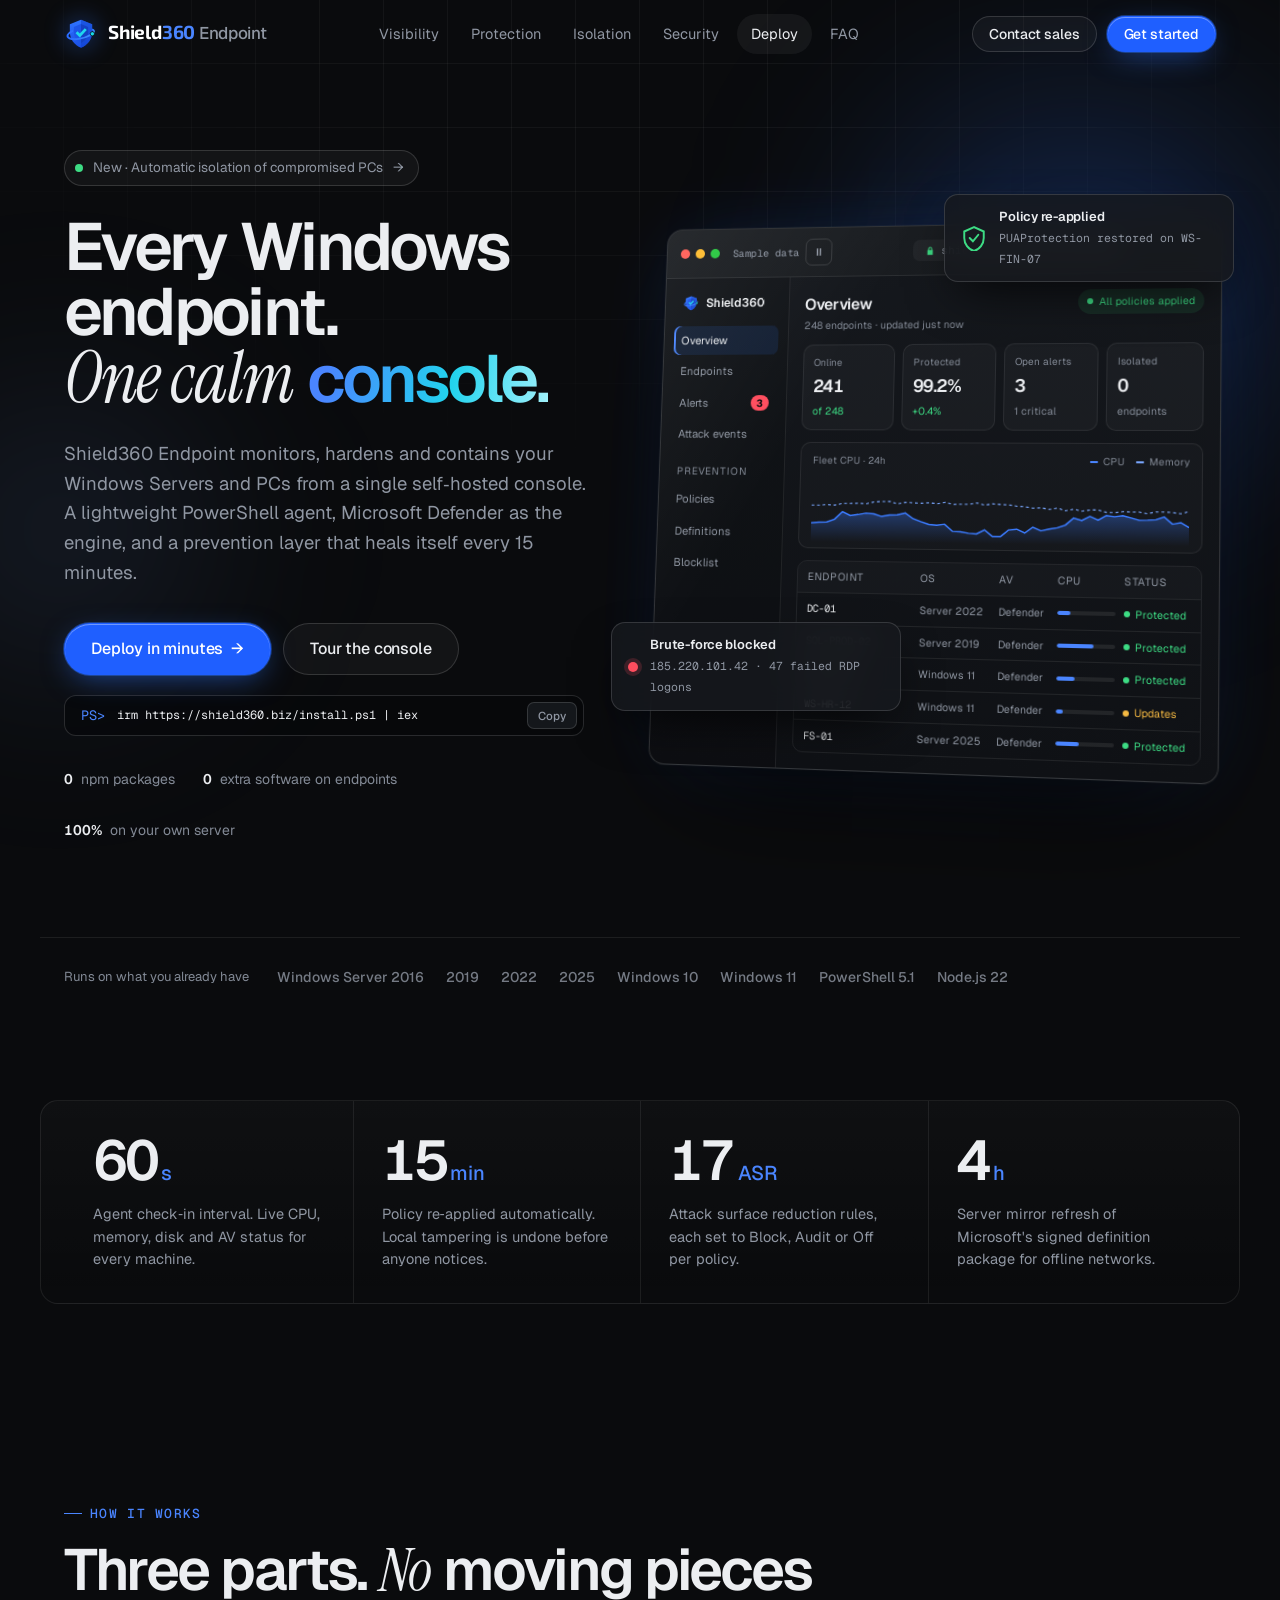
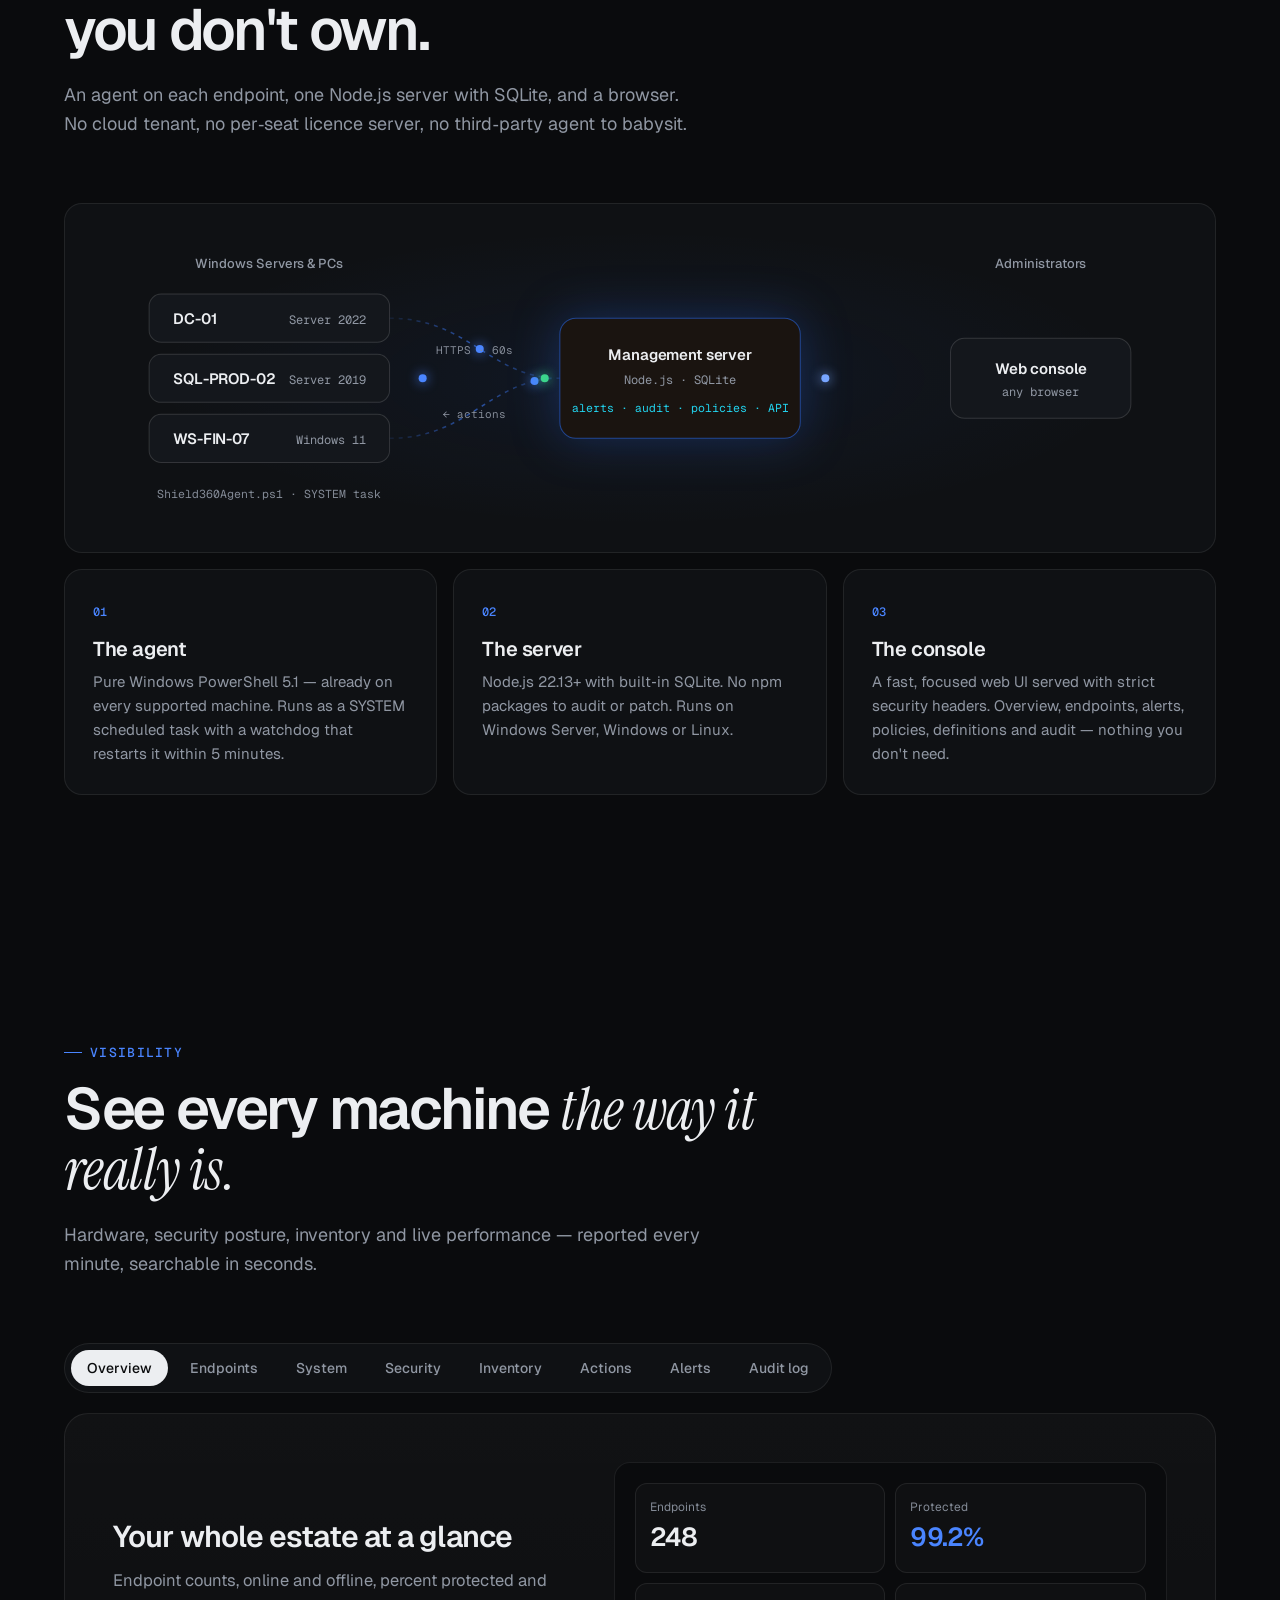
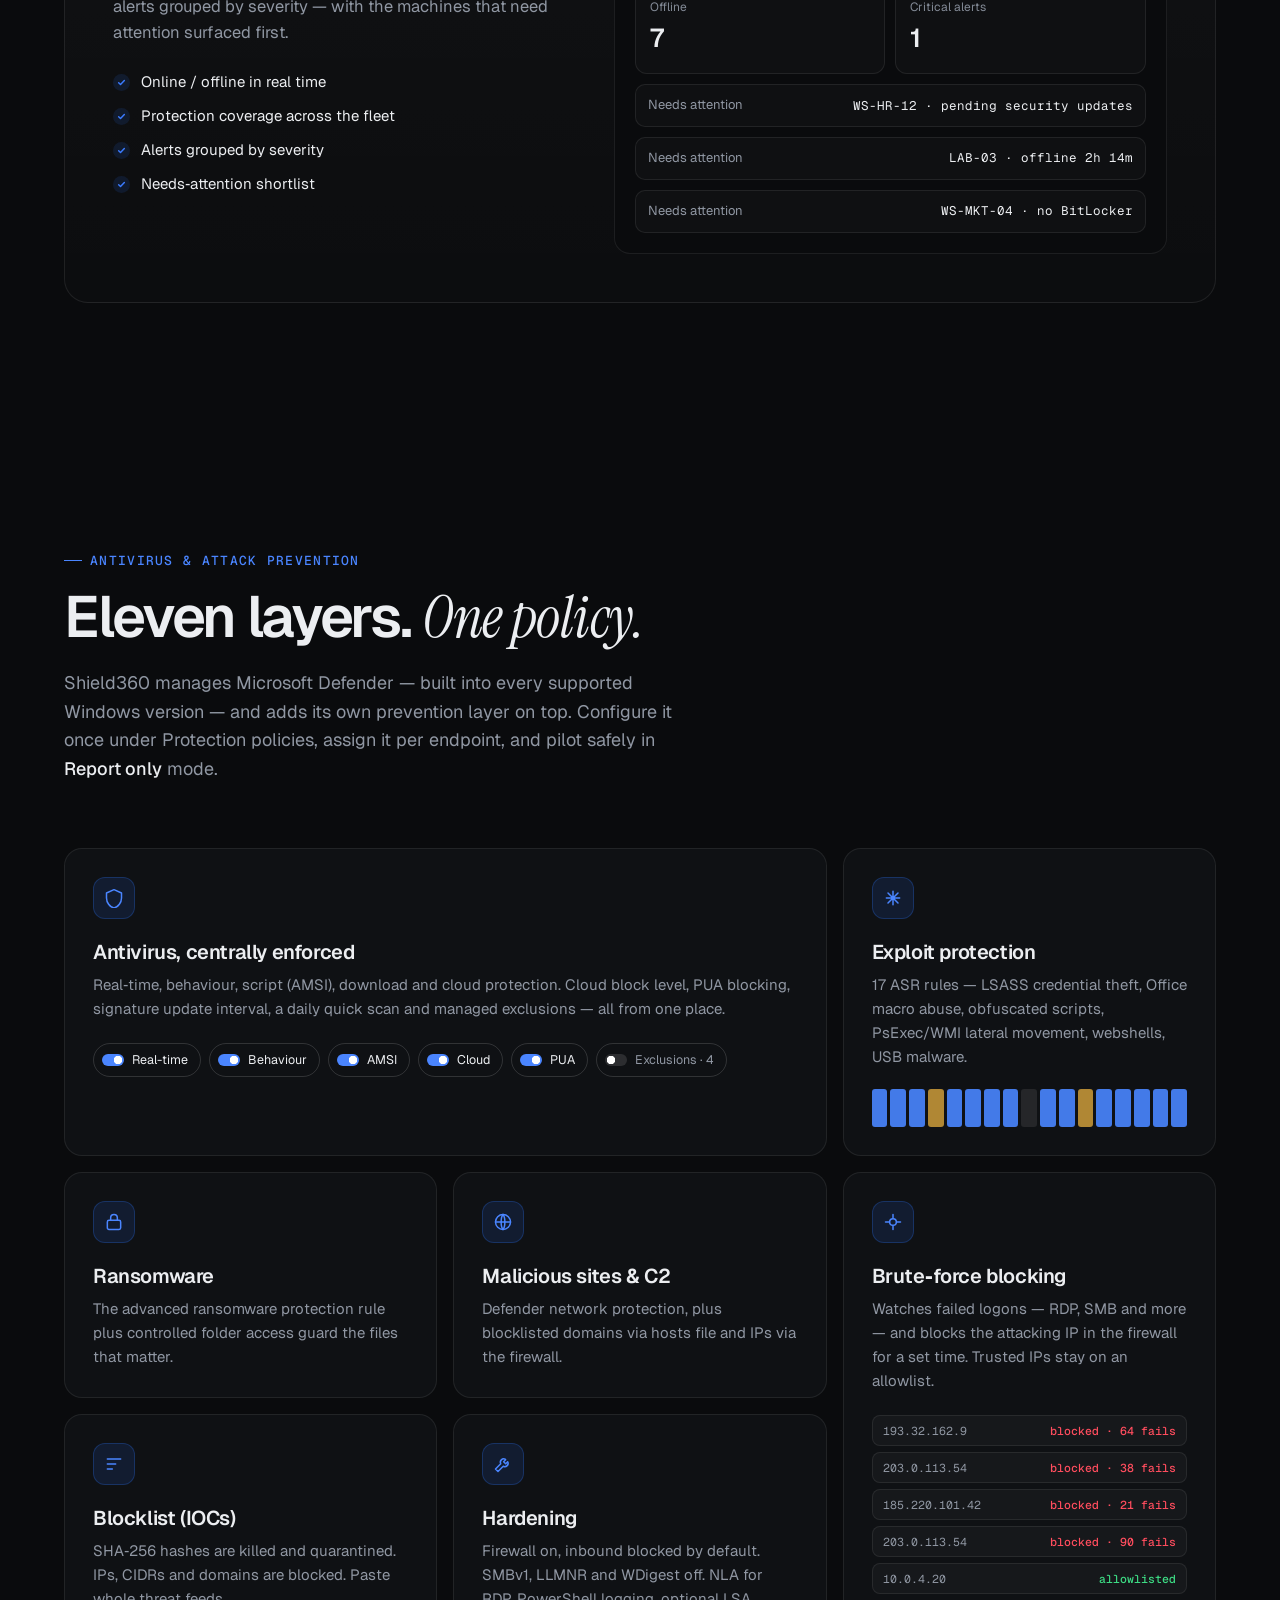
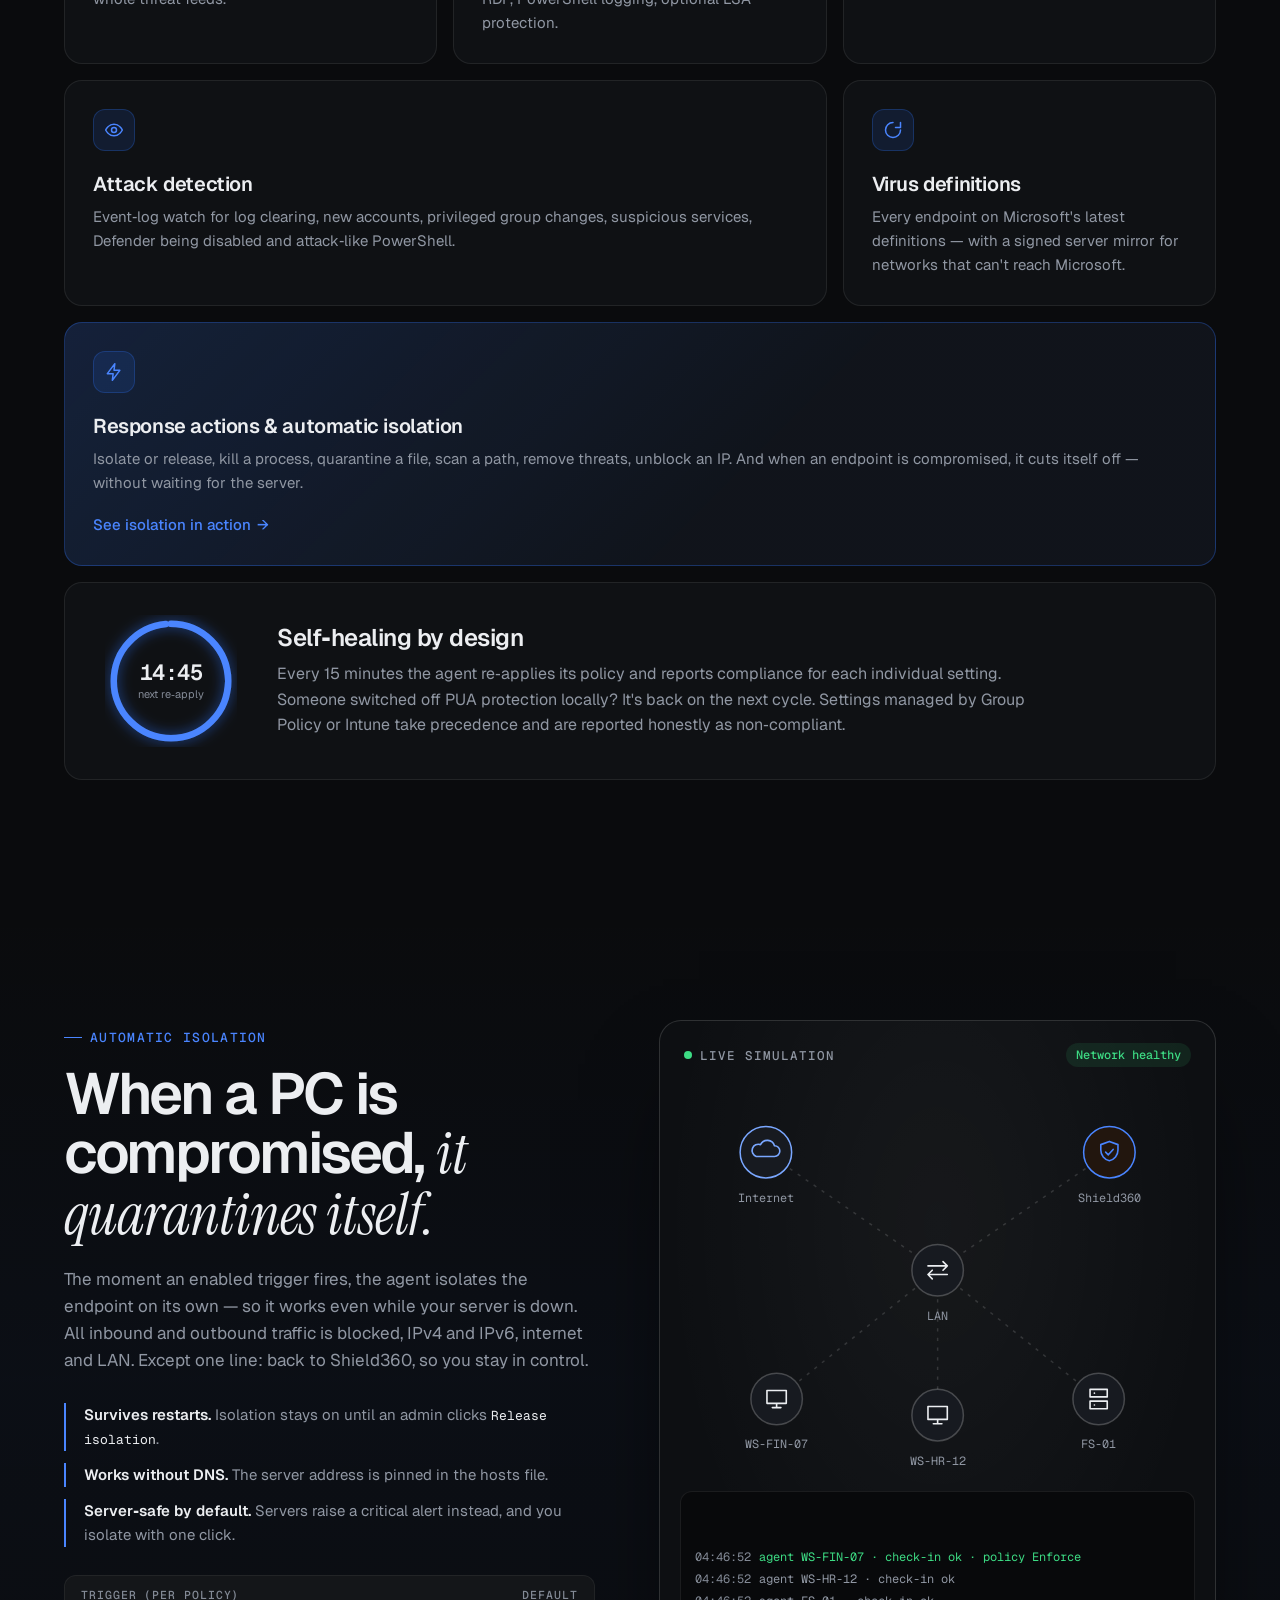
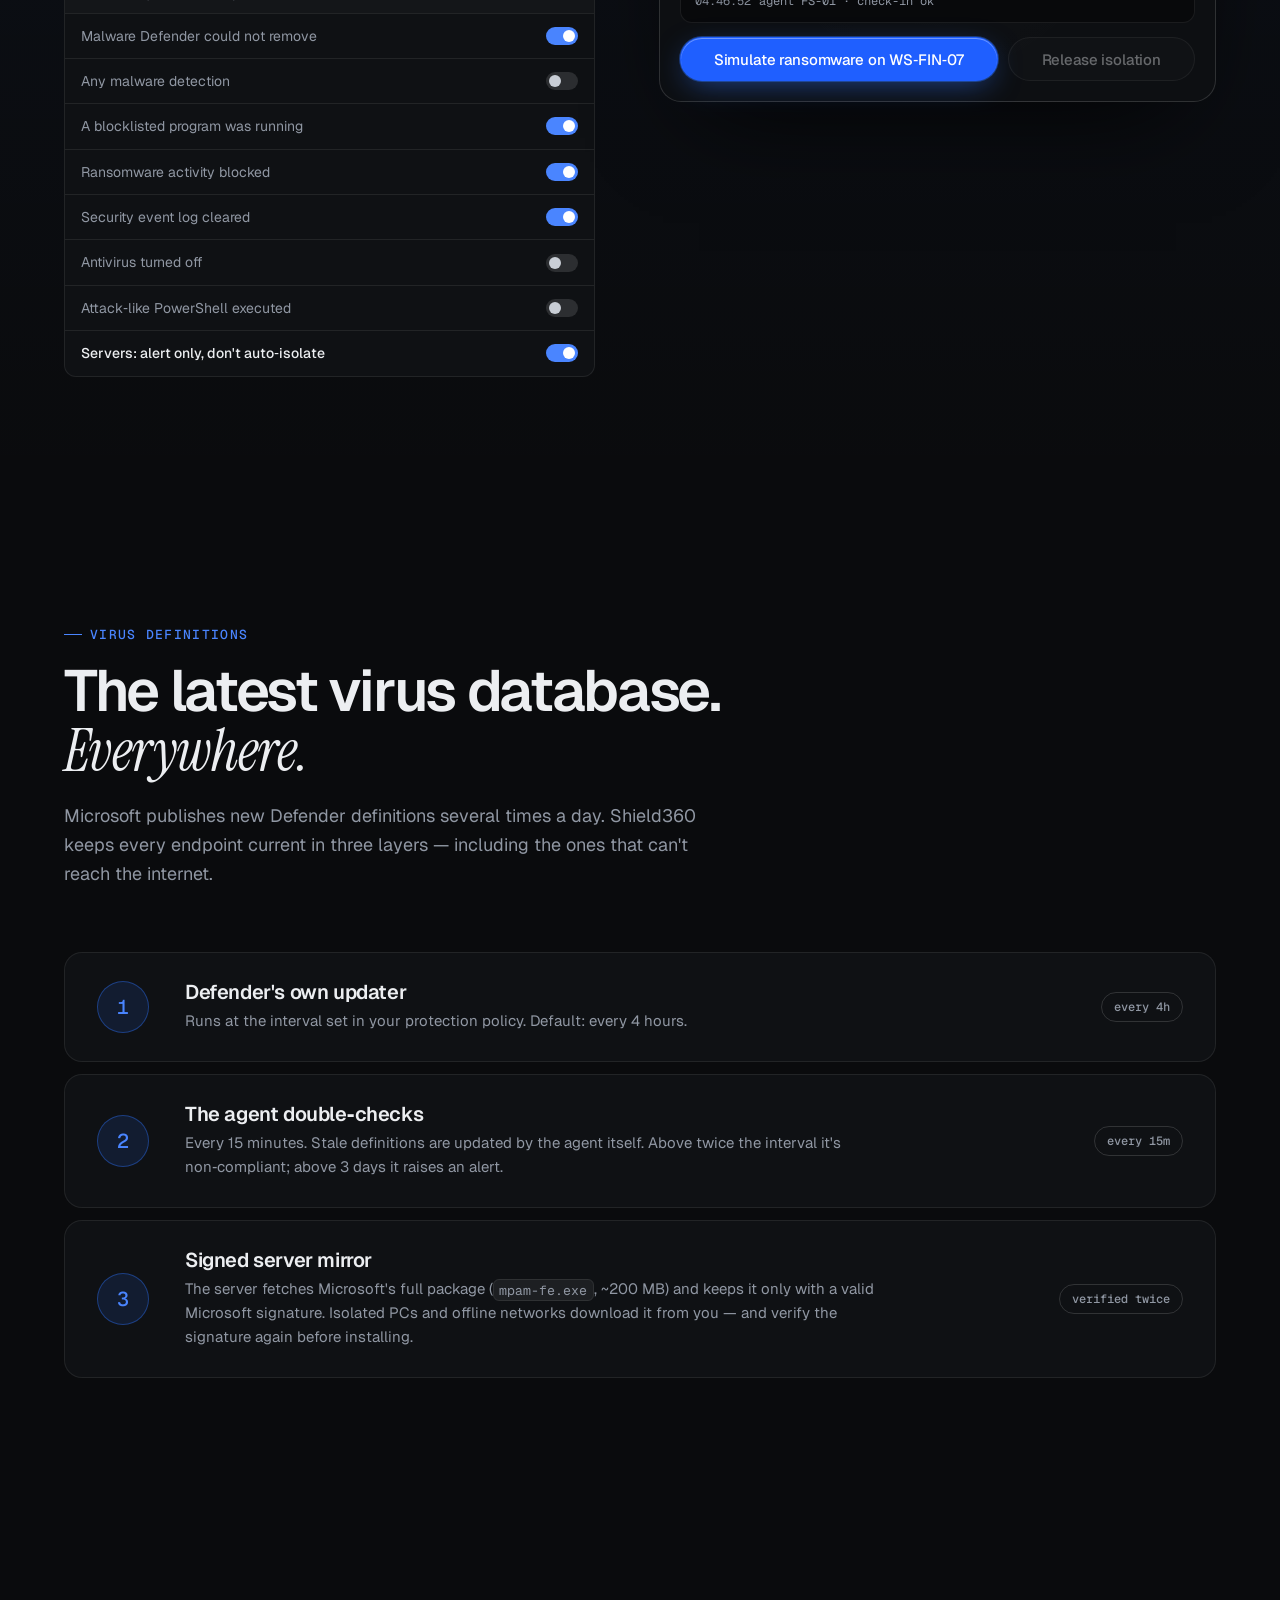
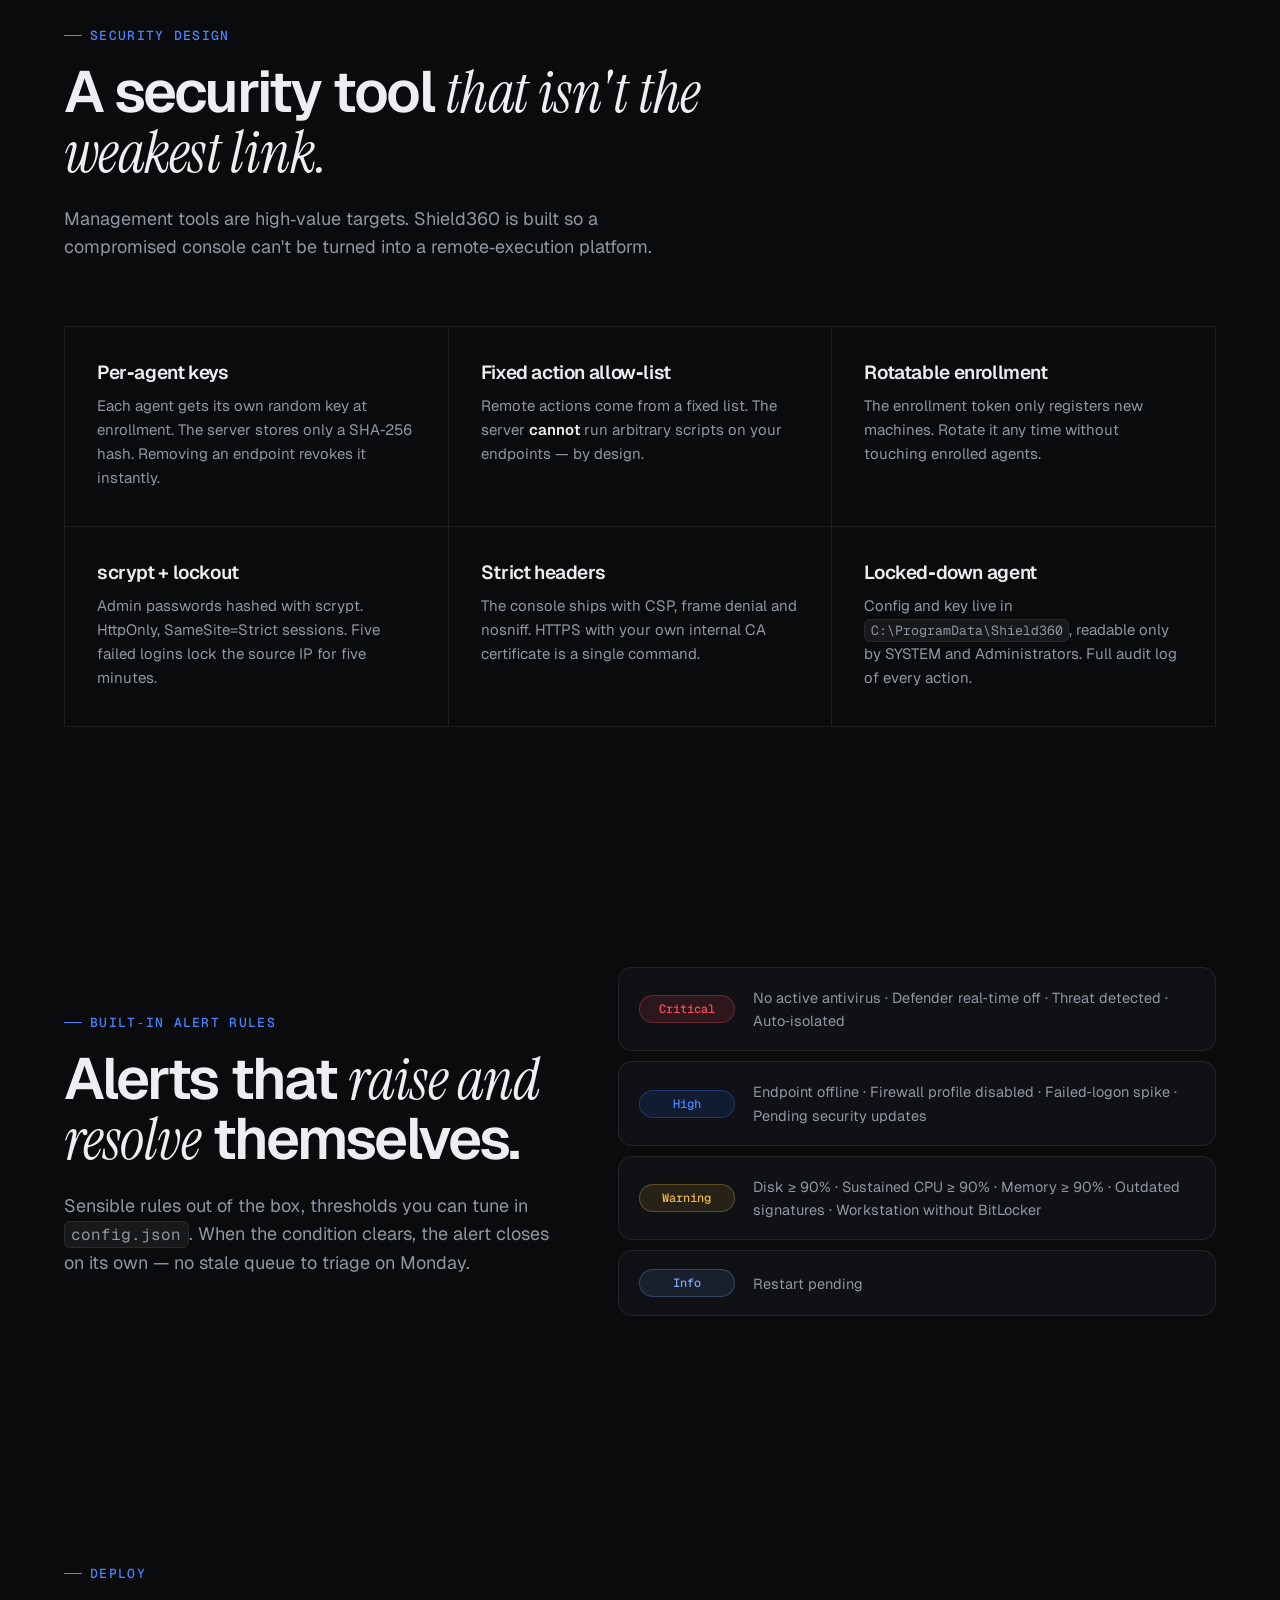
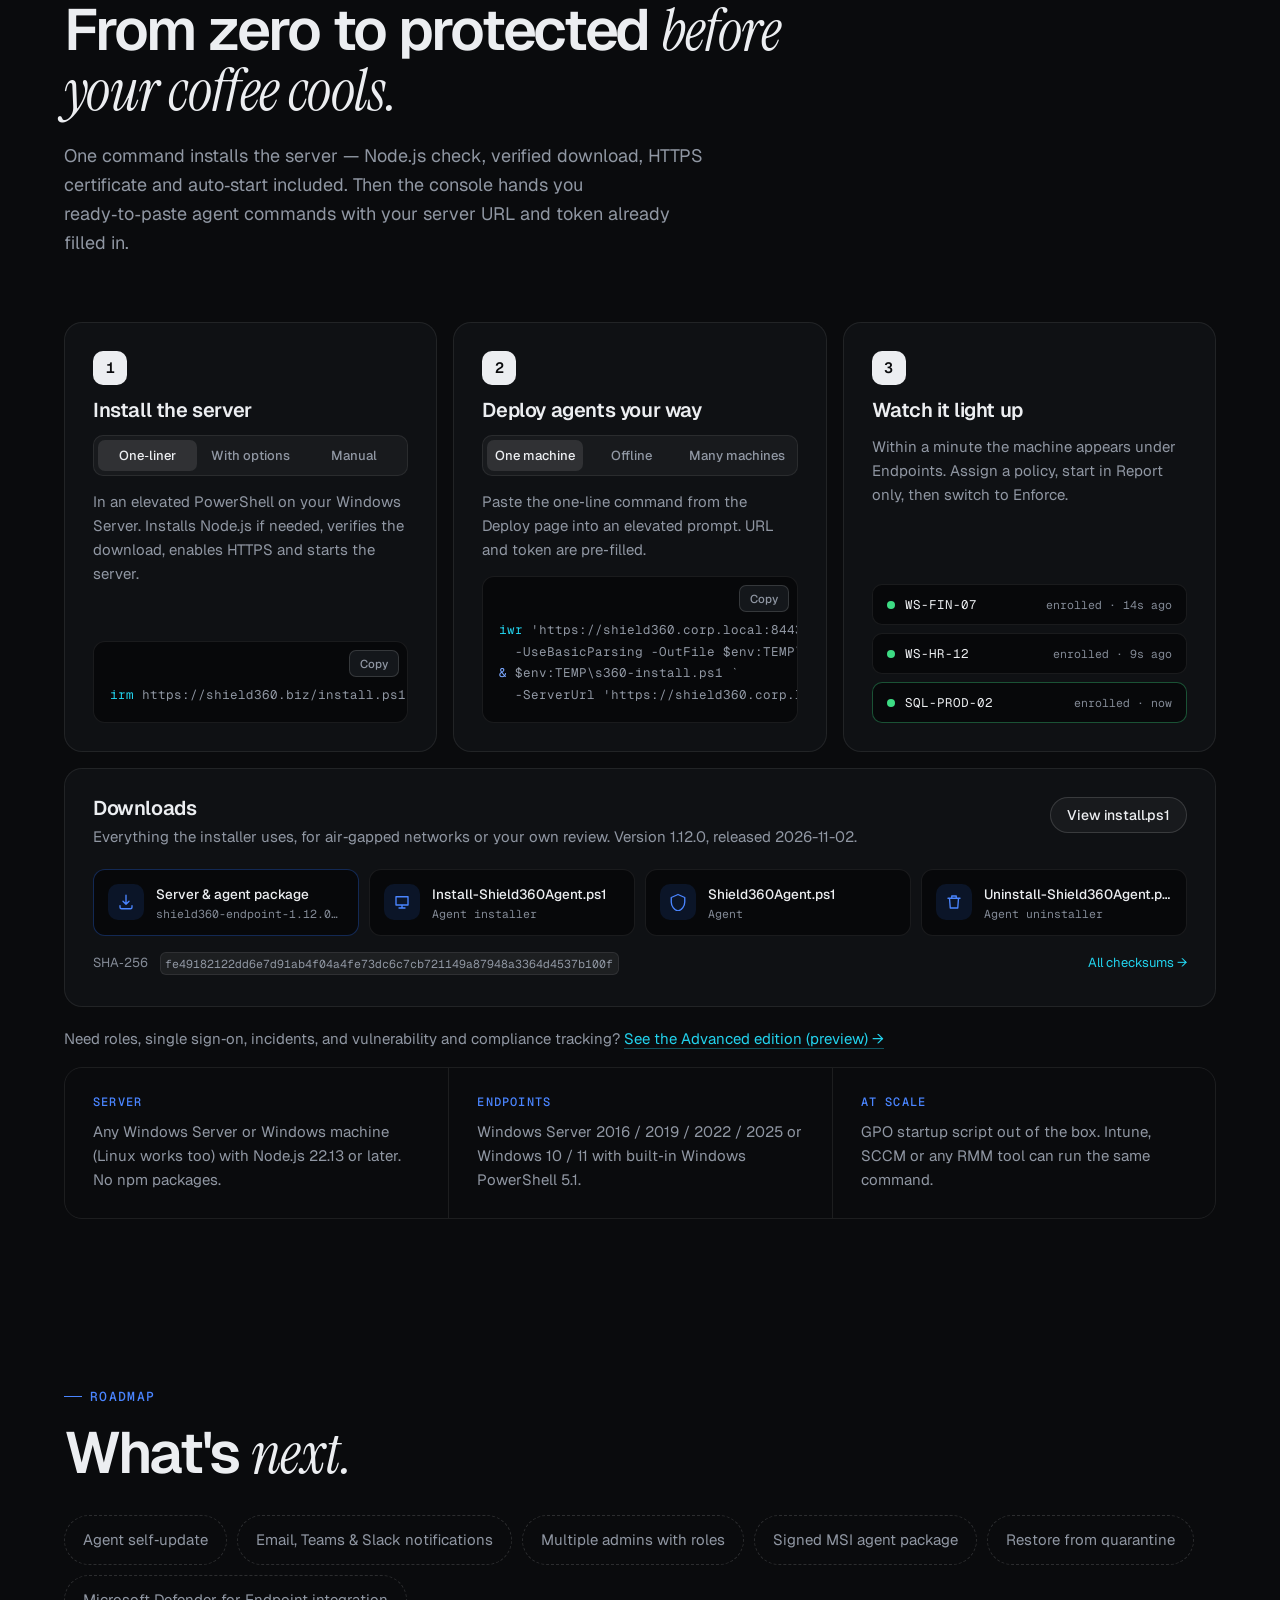
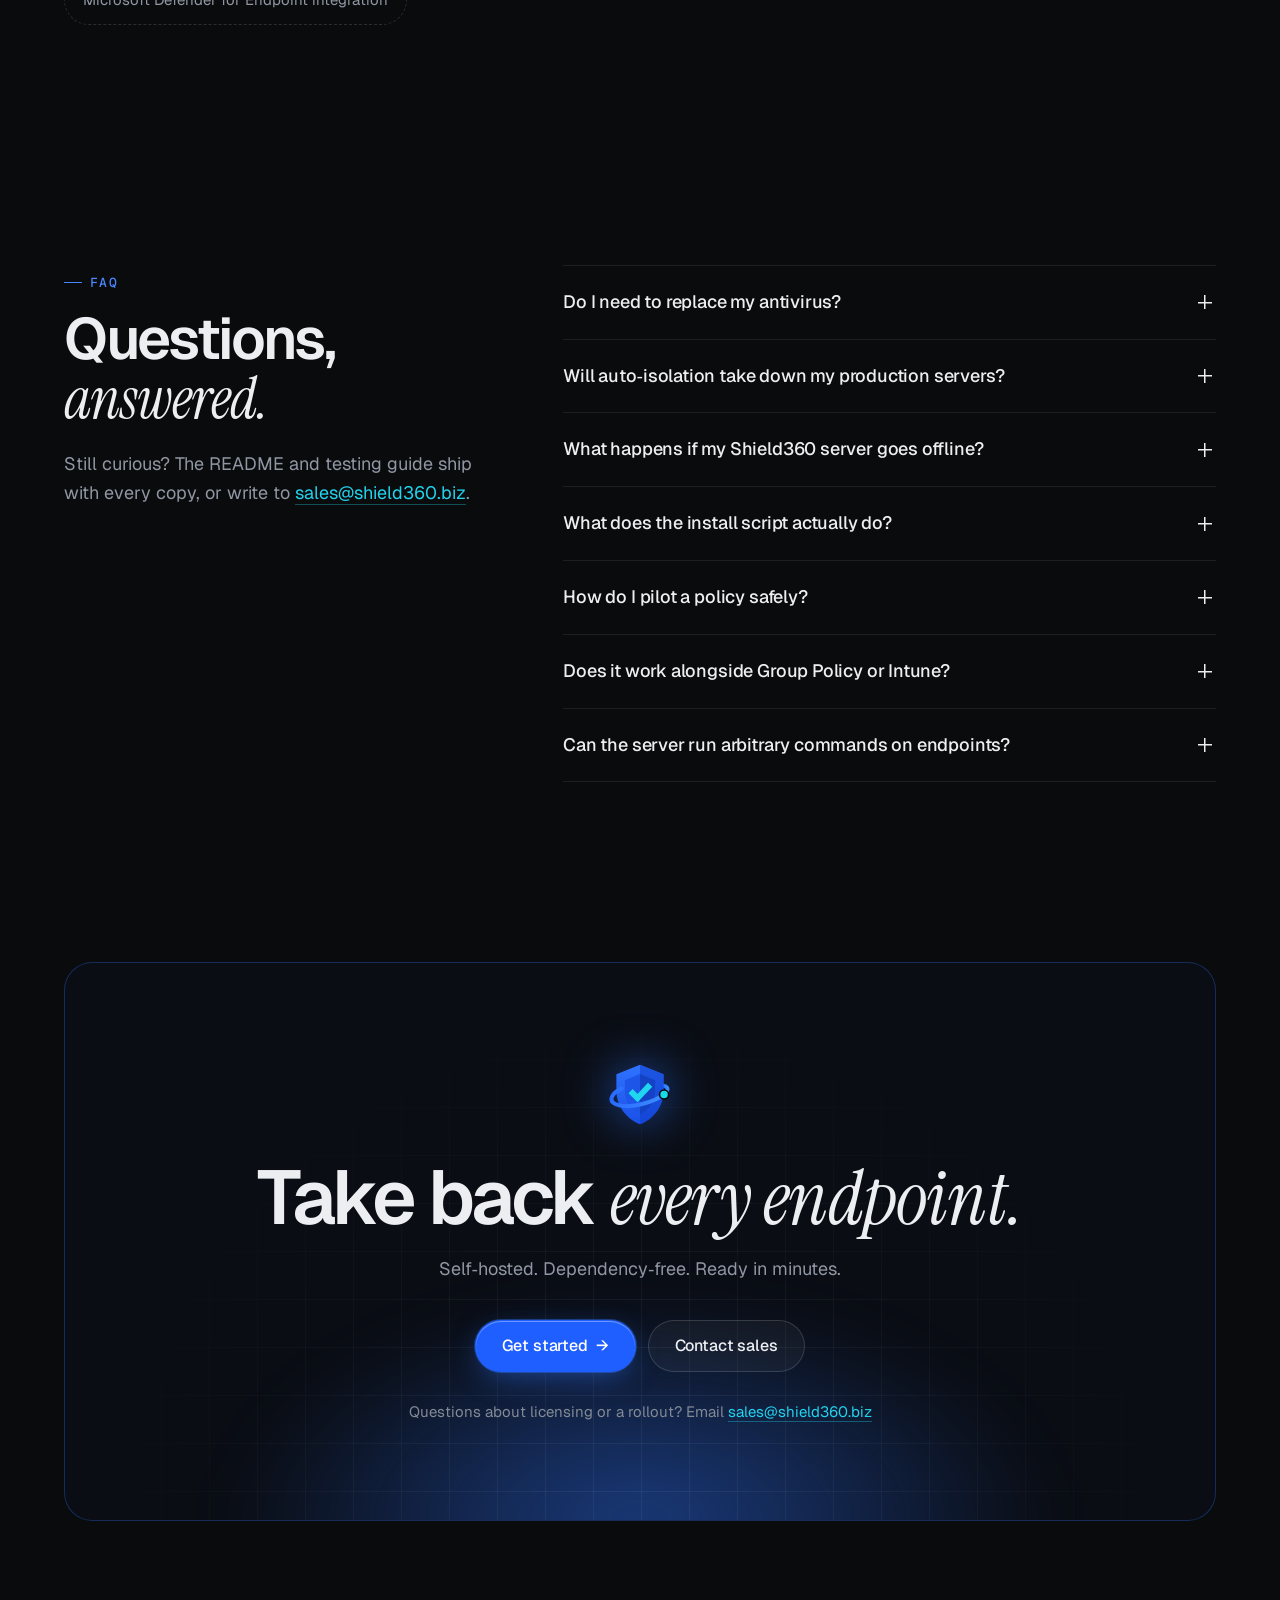
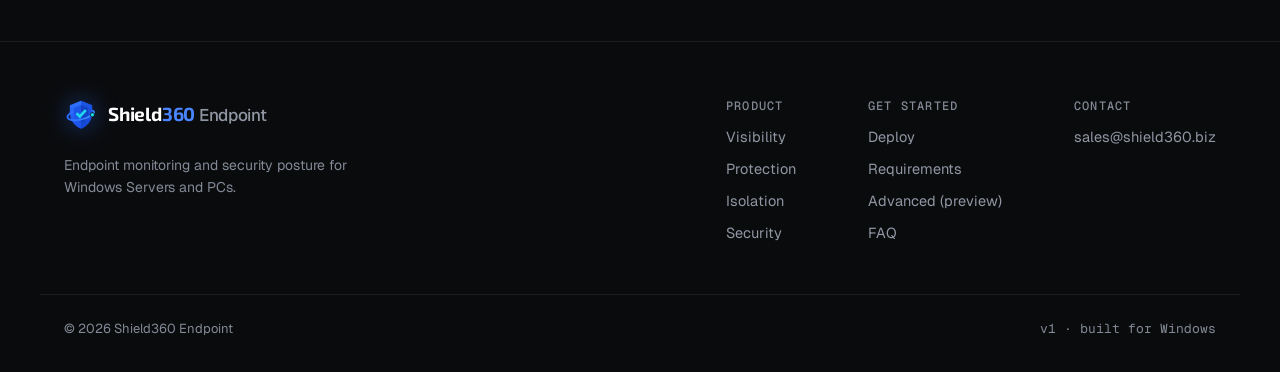
==== commit dc70de65: "Add the Advanced edition (preview) page and download A new page at /advanced/ with its own download " ====
--- a/index.html
+++ b/index.html
@@ -574,6 +574,8 @@
           </div>
         </div>
 
+        <p class="reveal" style="margin-top:20px;color:var(--muted);font-size:15px">Need roles, single sign‑on, incidents, and vulnerability and compliance tracking? <a class="text-link" href="advanced/">See the Advanced edition (preview) →</a></p>
+
         <div class="reqs reveal">
           <div class="req">
             <h4>Server</h4>
@@ -679,7 +681,7 @@
       </div>
       <div class="foot-cols">
         <div><h5>Product</h5><a href="#visibility">Visibility</a><a href="#protection">Protection</a><a href="#isolation">Isolation</a><a href="#security">Security</a></div>
-        <div><h5>Get started</h5><a href="#deploy">Deploy</a><a href="#deploy">Requirements</a><a href="#faq">FAQ</a></div>
+        <div><h5>Get started</h5><a href="#deploy">Deploy</a><a href="#deploy">Requirements</a><a href="advanced/">Advanced (preview)</a><a href="#faq">FAQ</a></div>
         <div><h5>Contact</h5><a href="mailto:sales@shield360.biz">sales@shield360.biz</a></div>
       </div>
     </div>
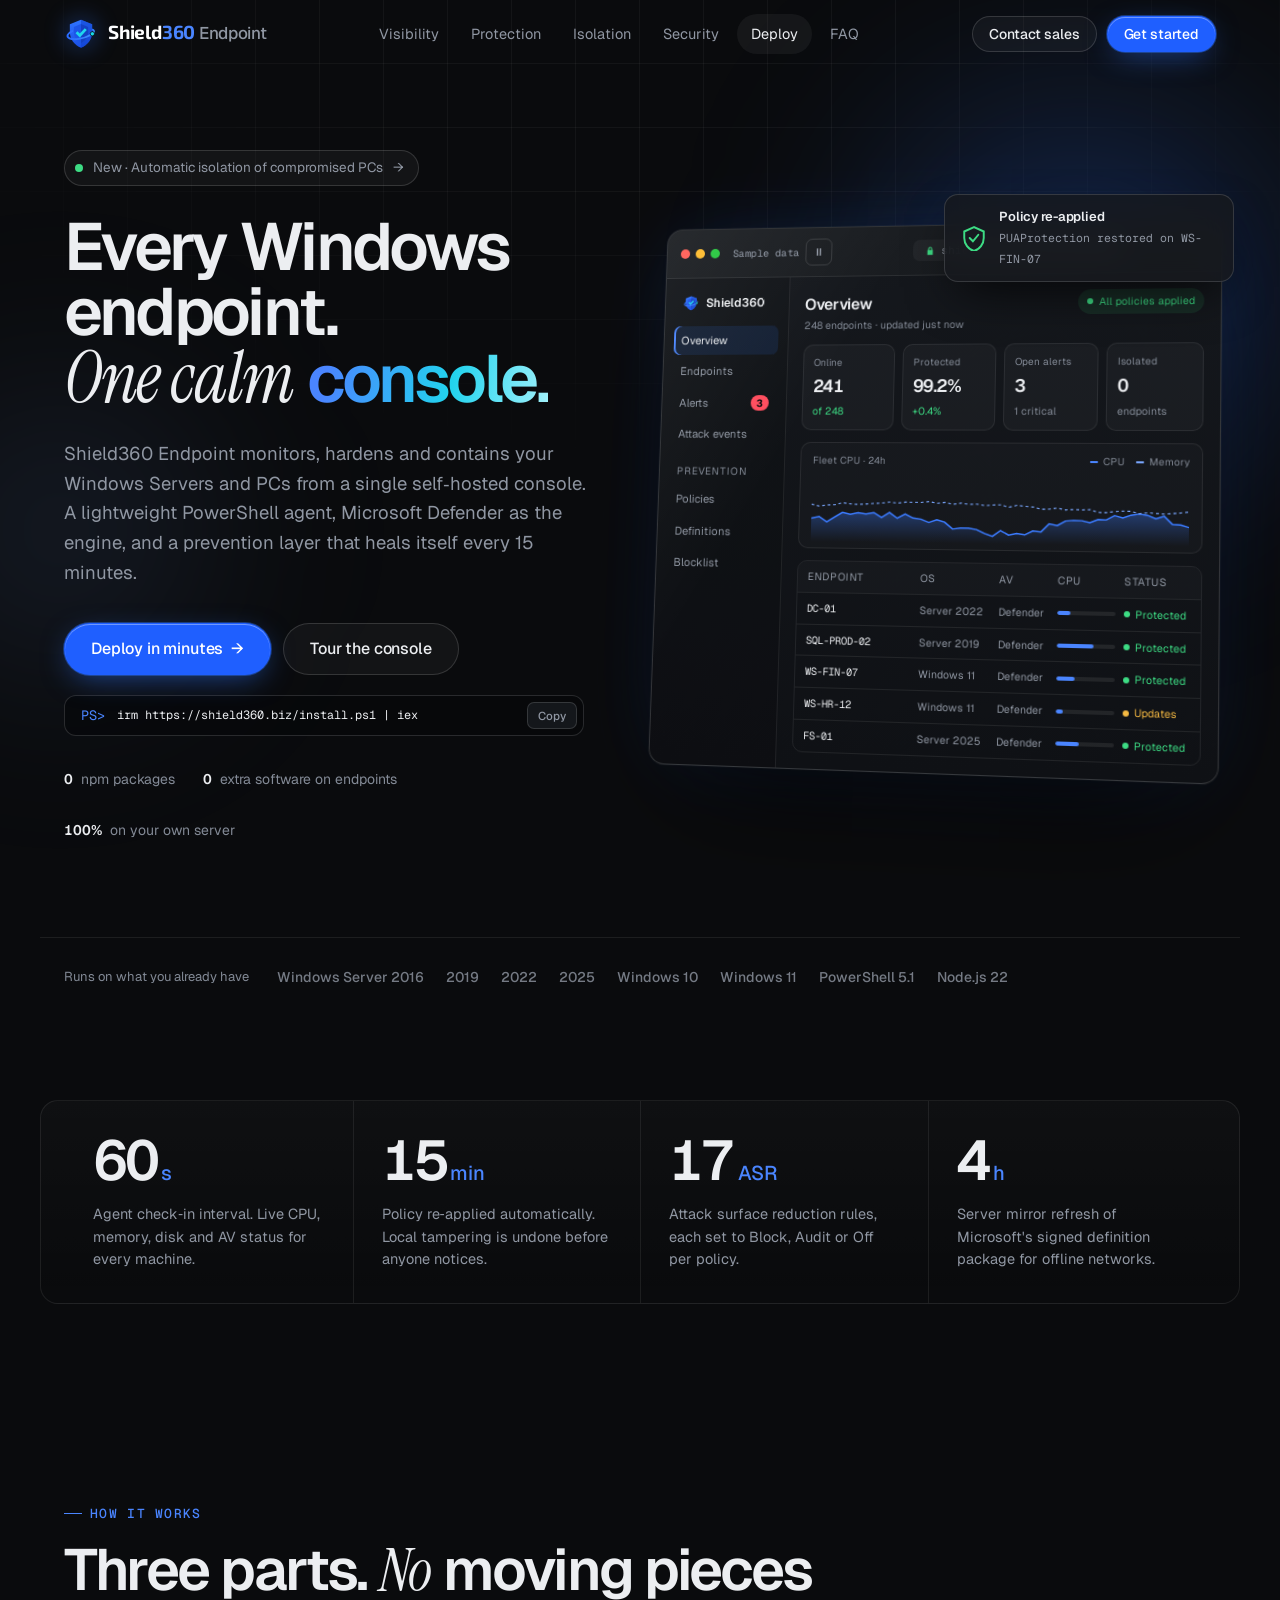
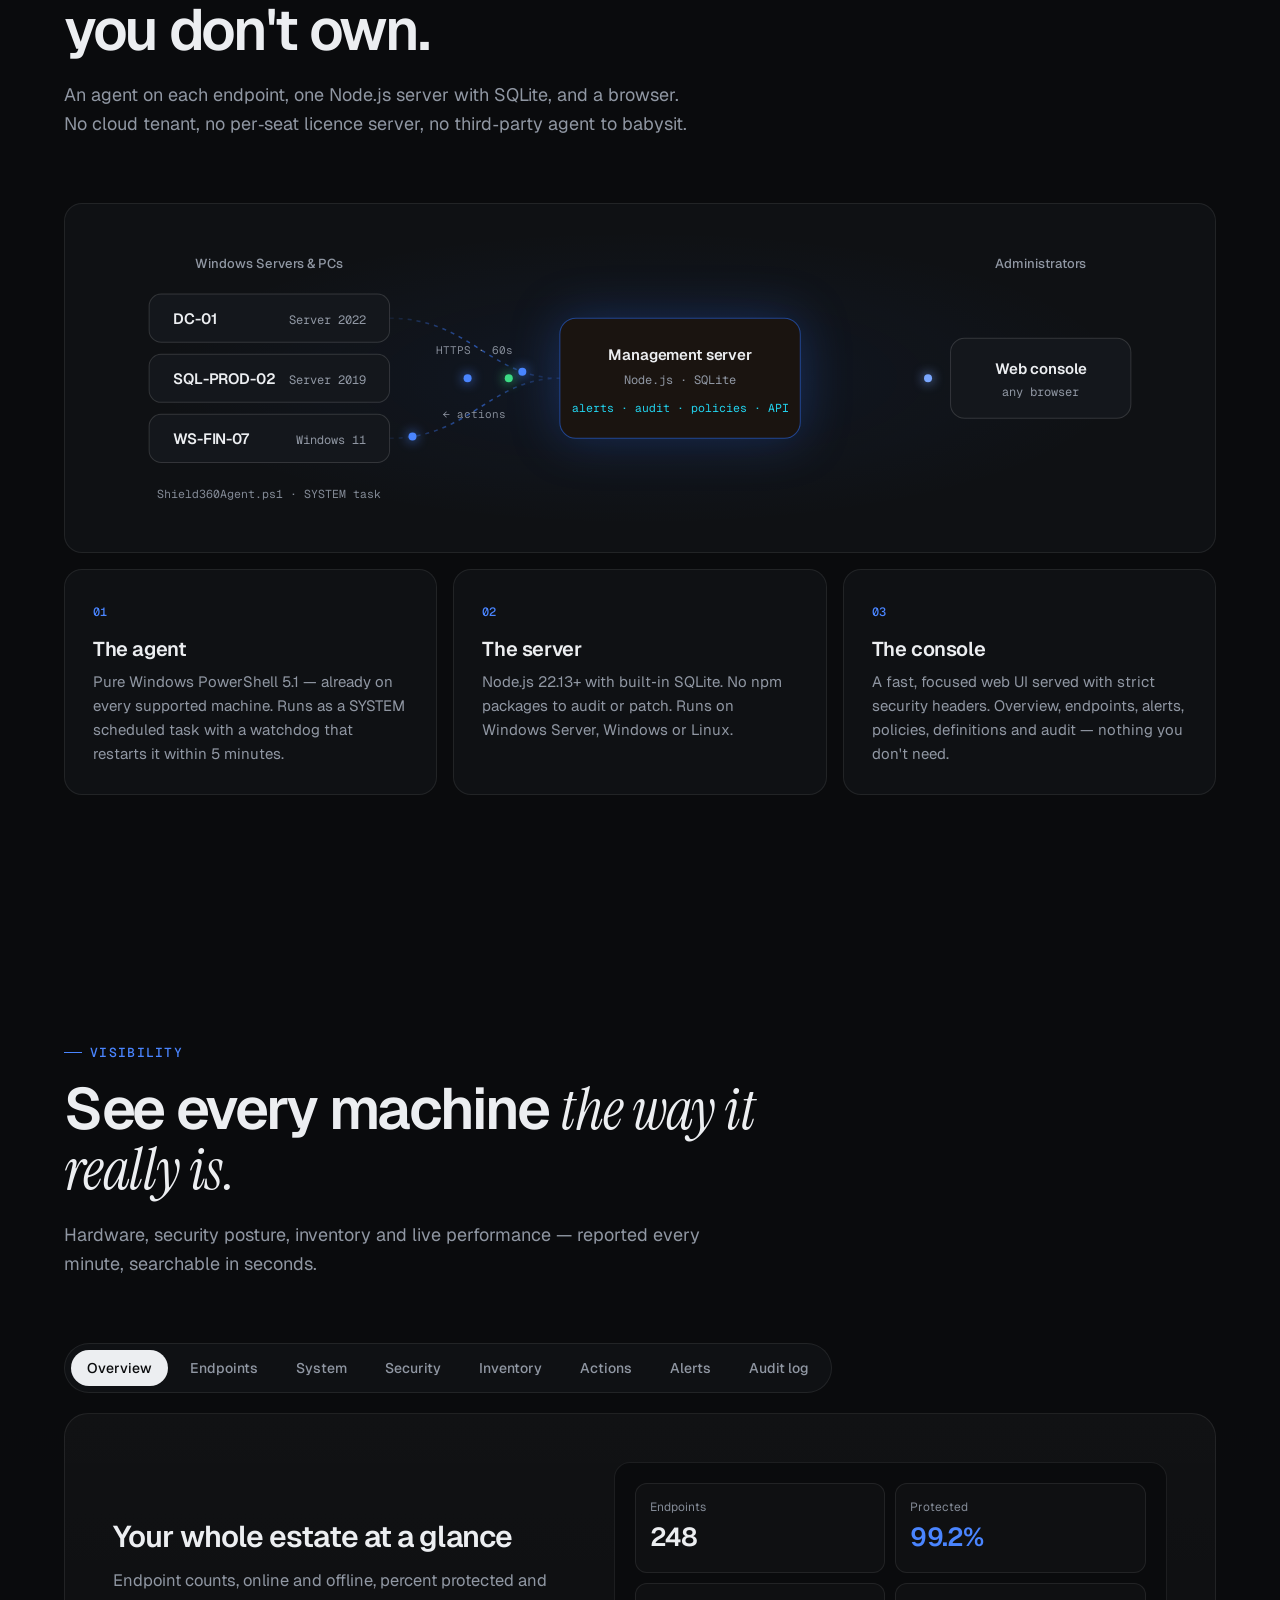
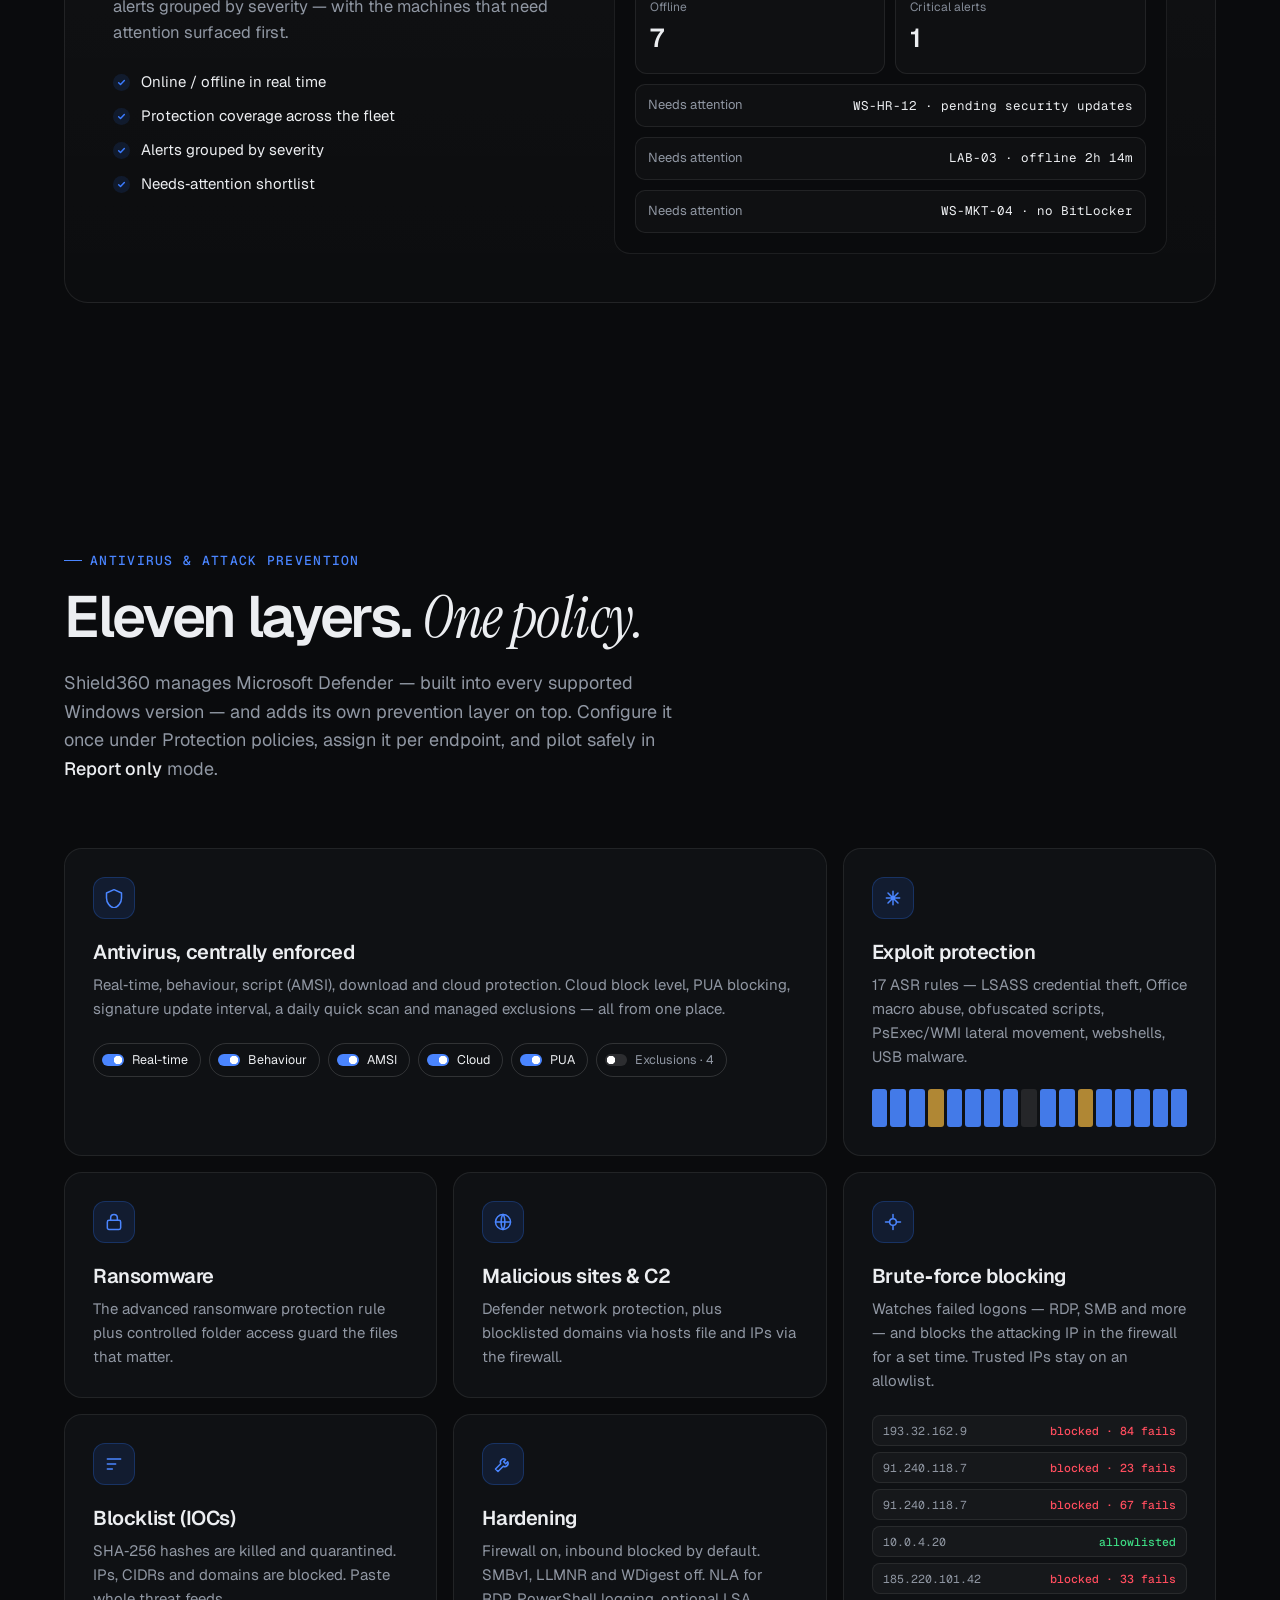
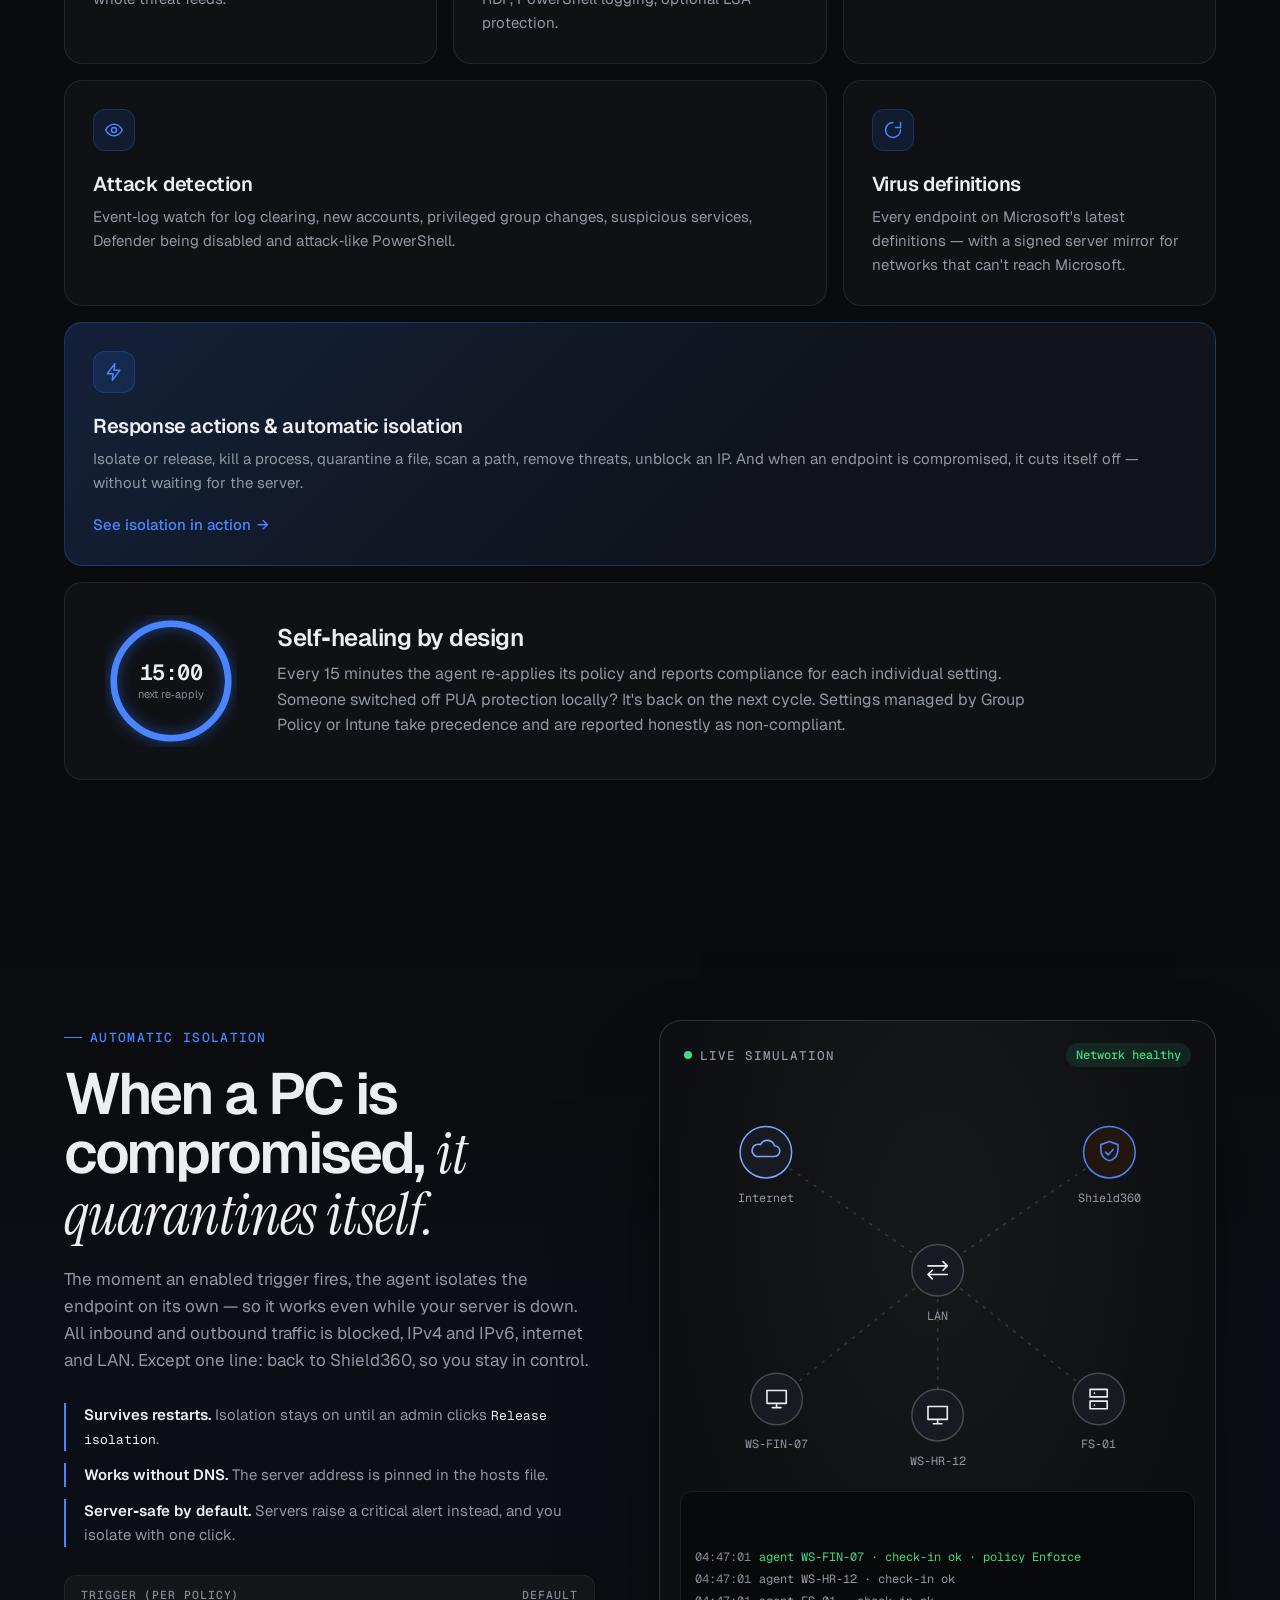
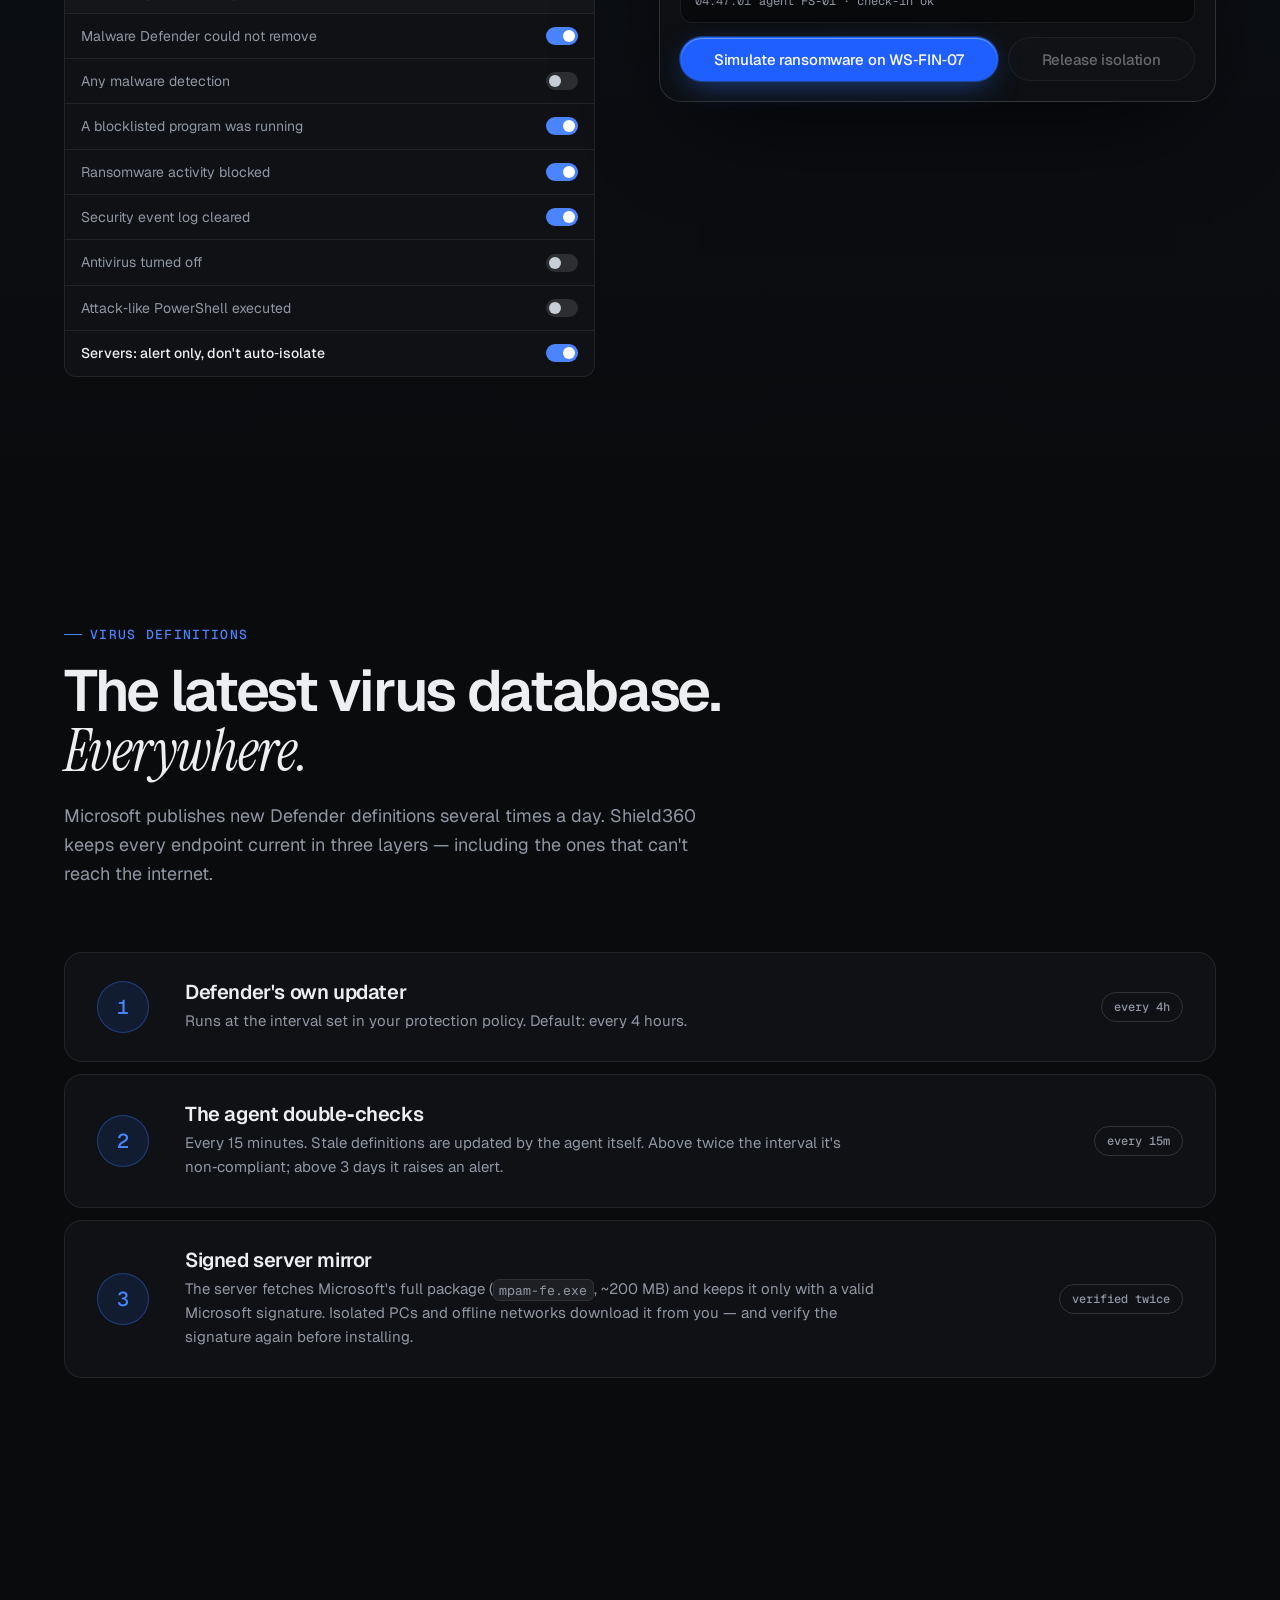
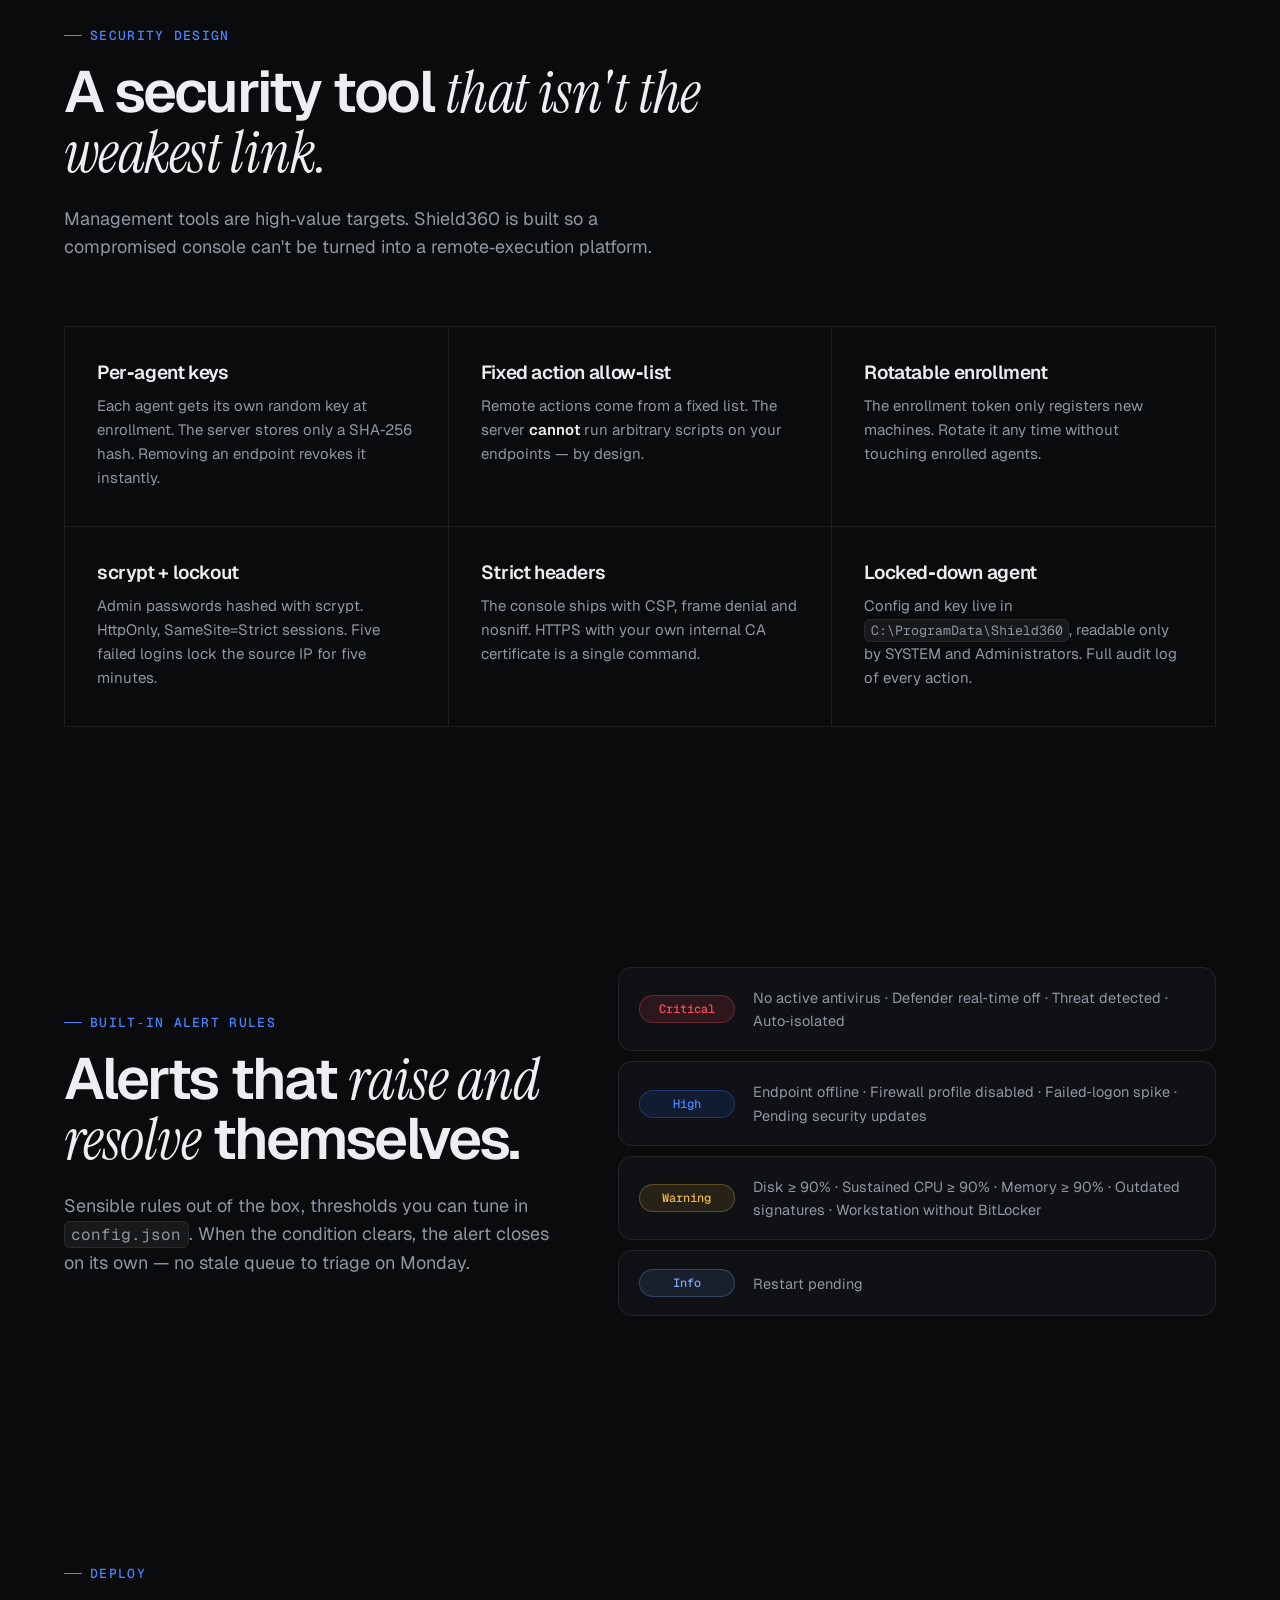
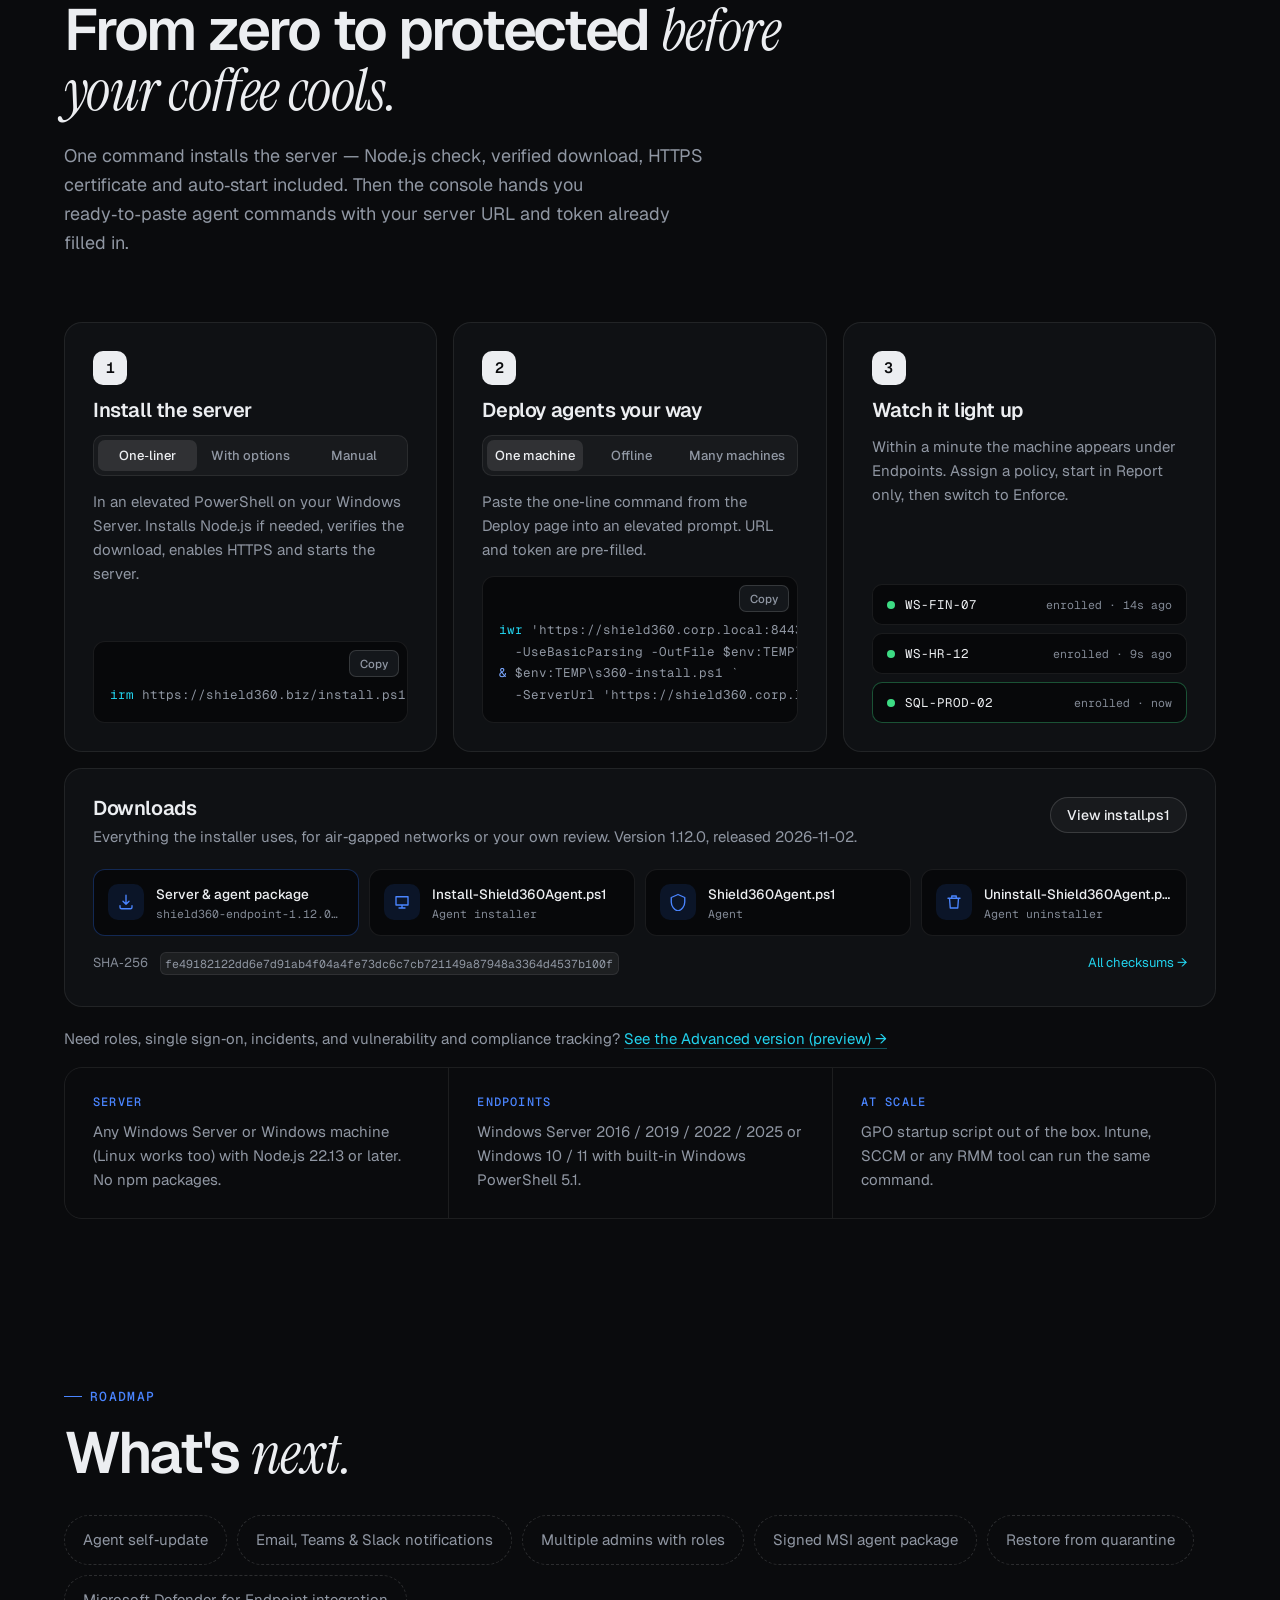
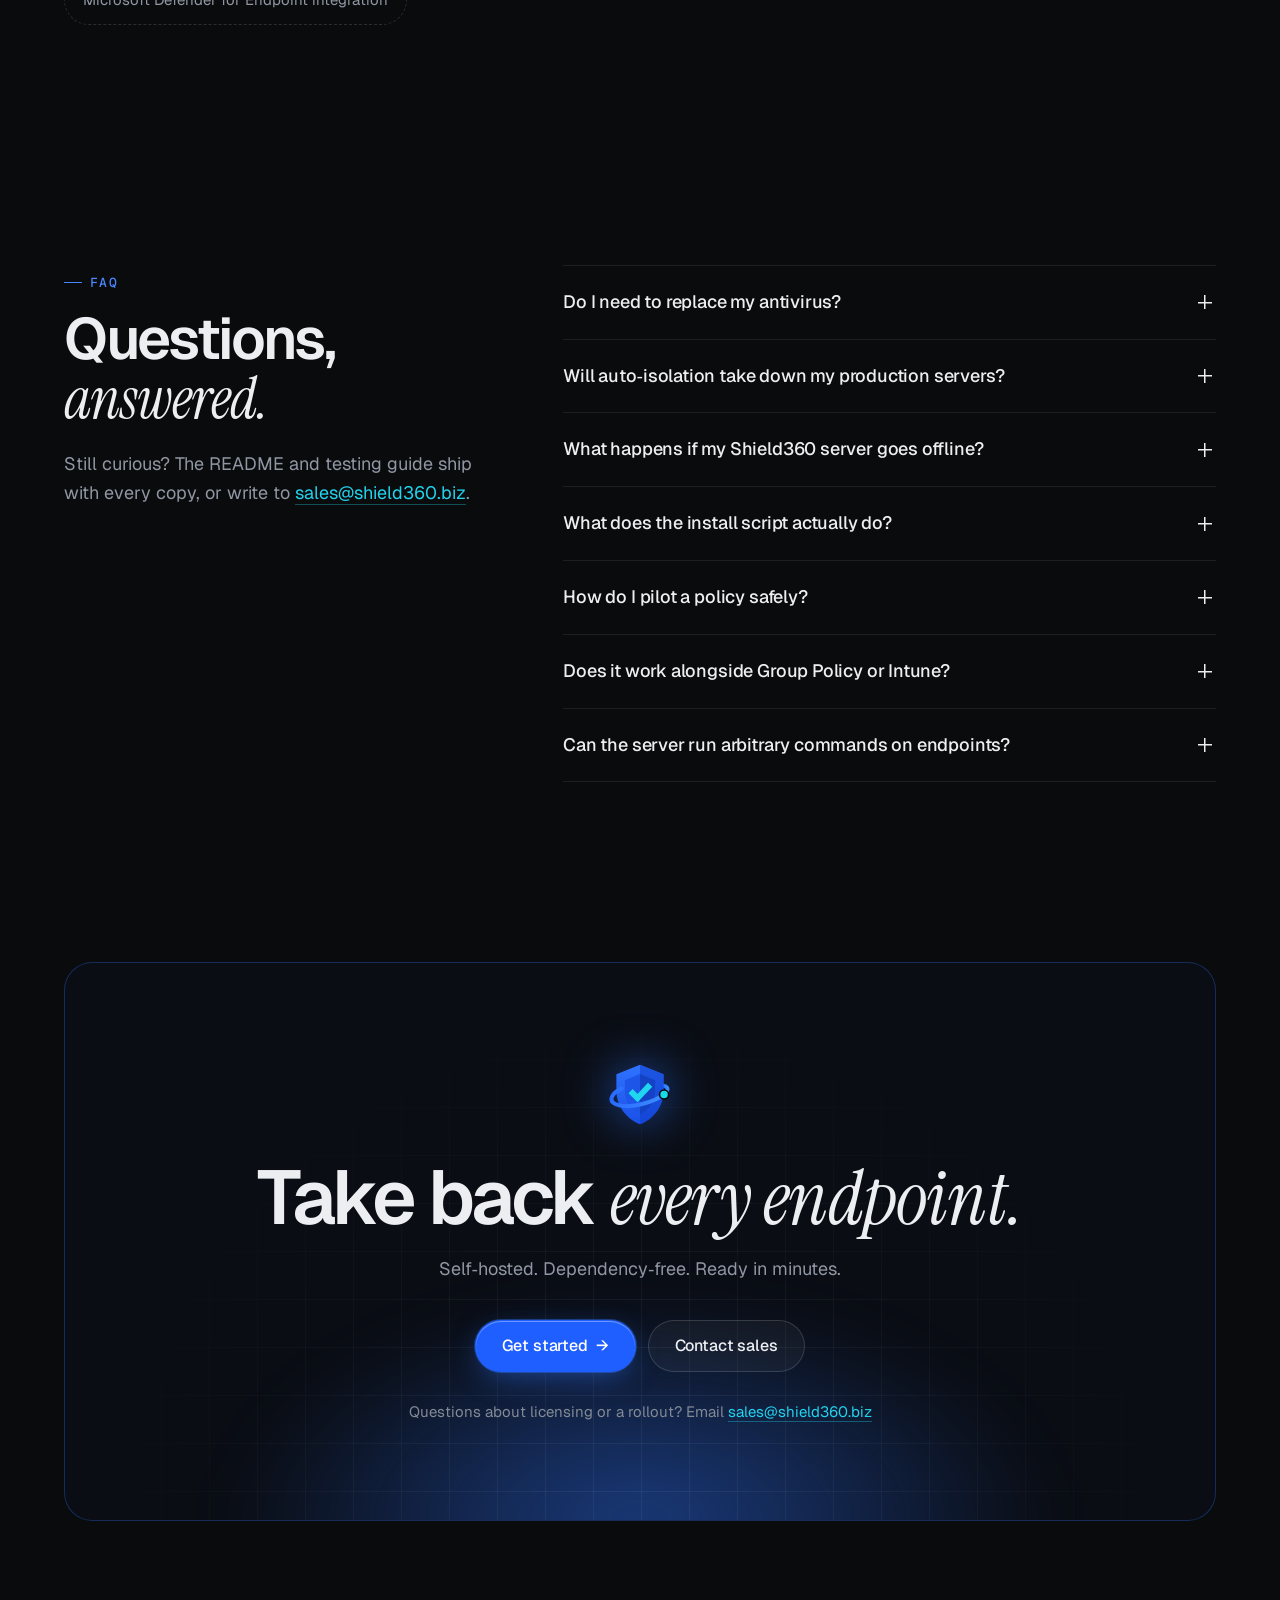
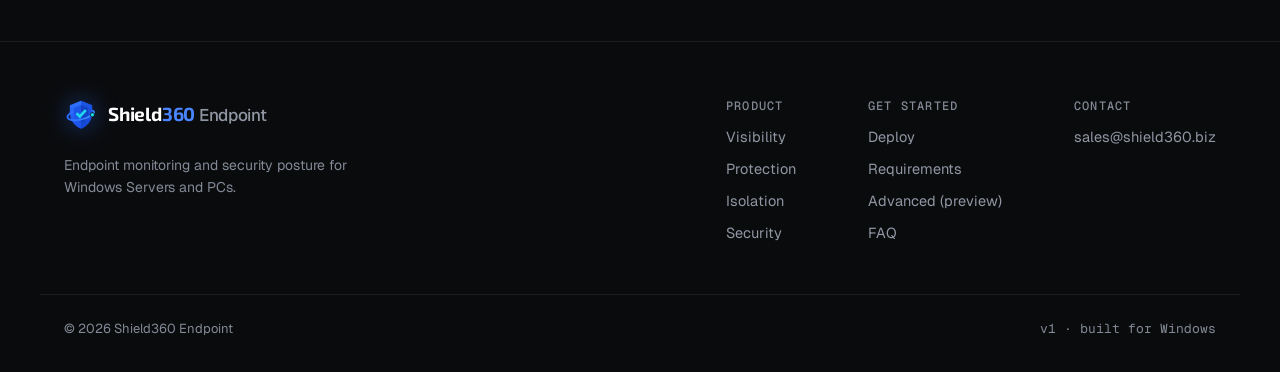
==== commit e95b7a83: "Add a one-line installer for the Advanced version advanced/install.ps1 downloads the package from th" ====
--- a/index.html
+++ b/index.html
@@ -574,7 +574,7 @@
           </div>
         </div>
 
-        <p class="reveal" style="margin-top:20px;color:var(--muted);font-size:15px">Need roles, single sign‑on, incidents, and vulnerability and compliance tracking? <a class="text-link" href="advanced/">See the Advanced edition (preview) →</a></p>
+        <p class="reveal" style="margin-top:20px;color:var(--muted);font-size:15px">Need roles, single sign‑on, incidents, and vulnerability and compliance tracking? <a class="text-link" href="advanced/">See the Advanced version (preview) →</a></p>
 
         <div class="reqs reveal">
           <div class="req">
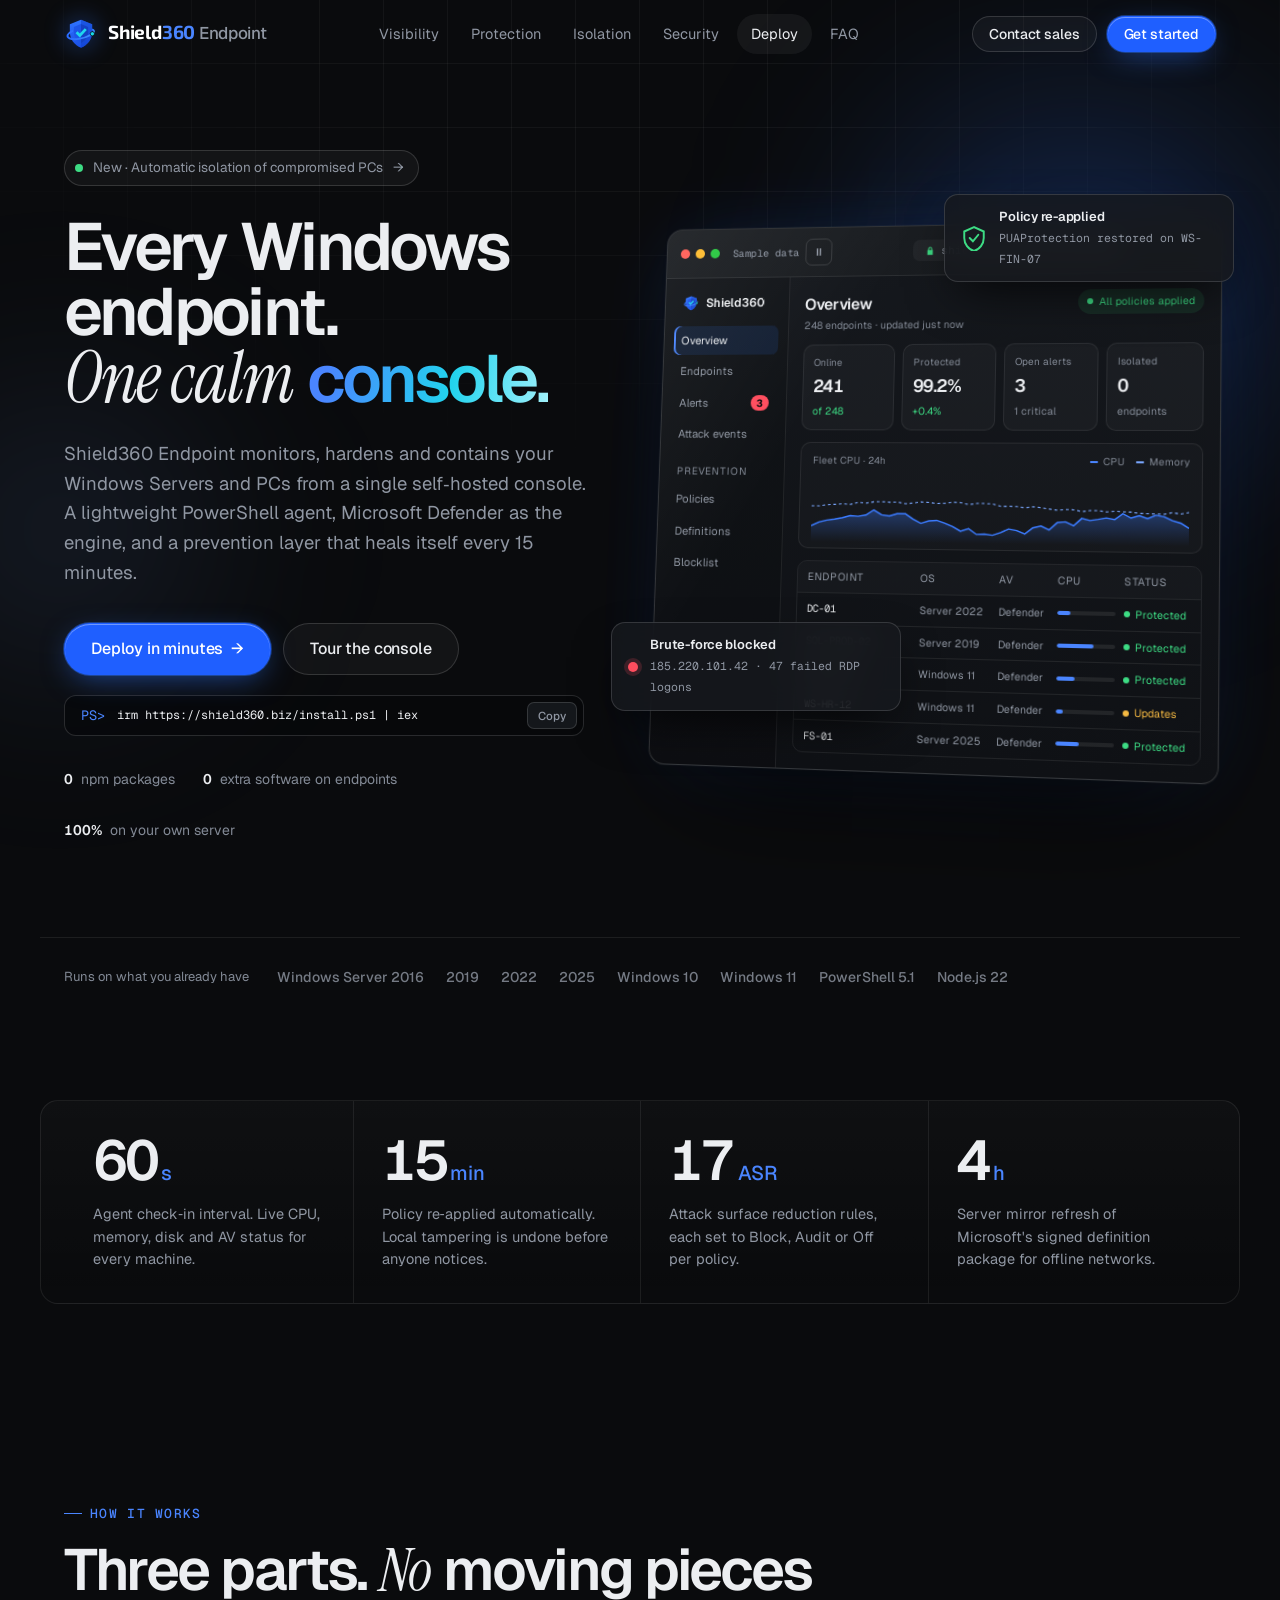
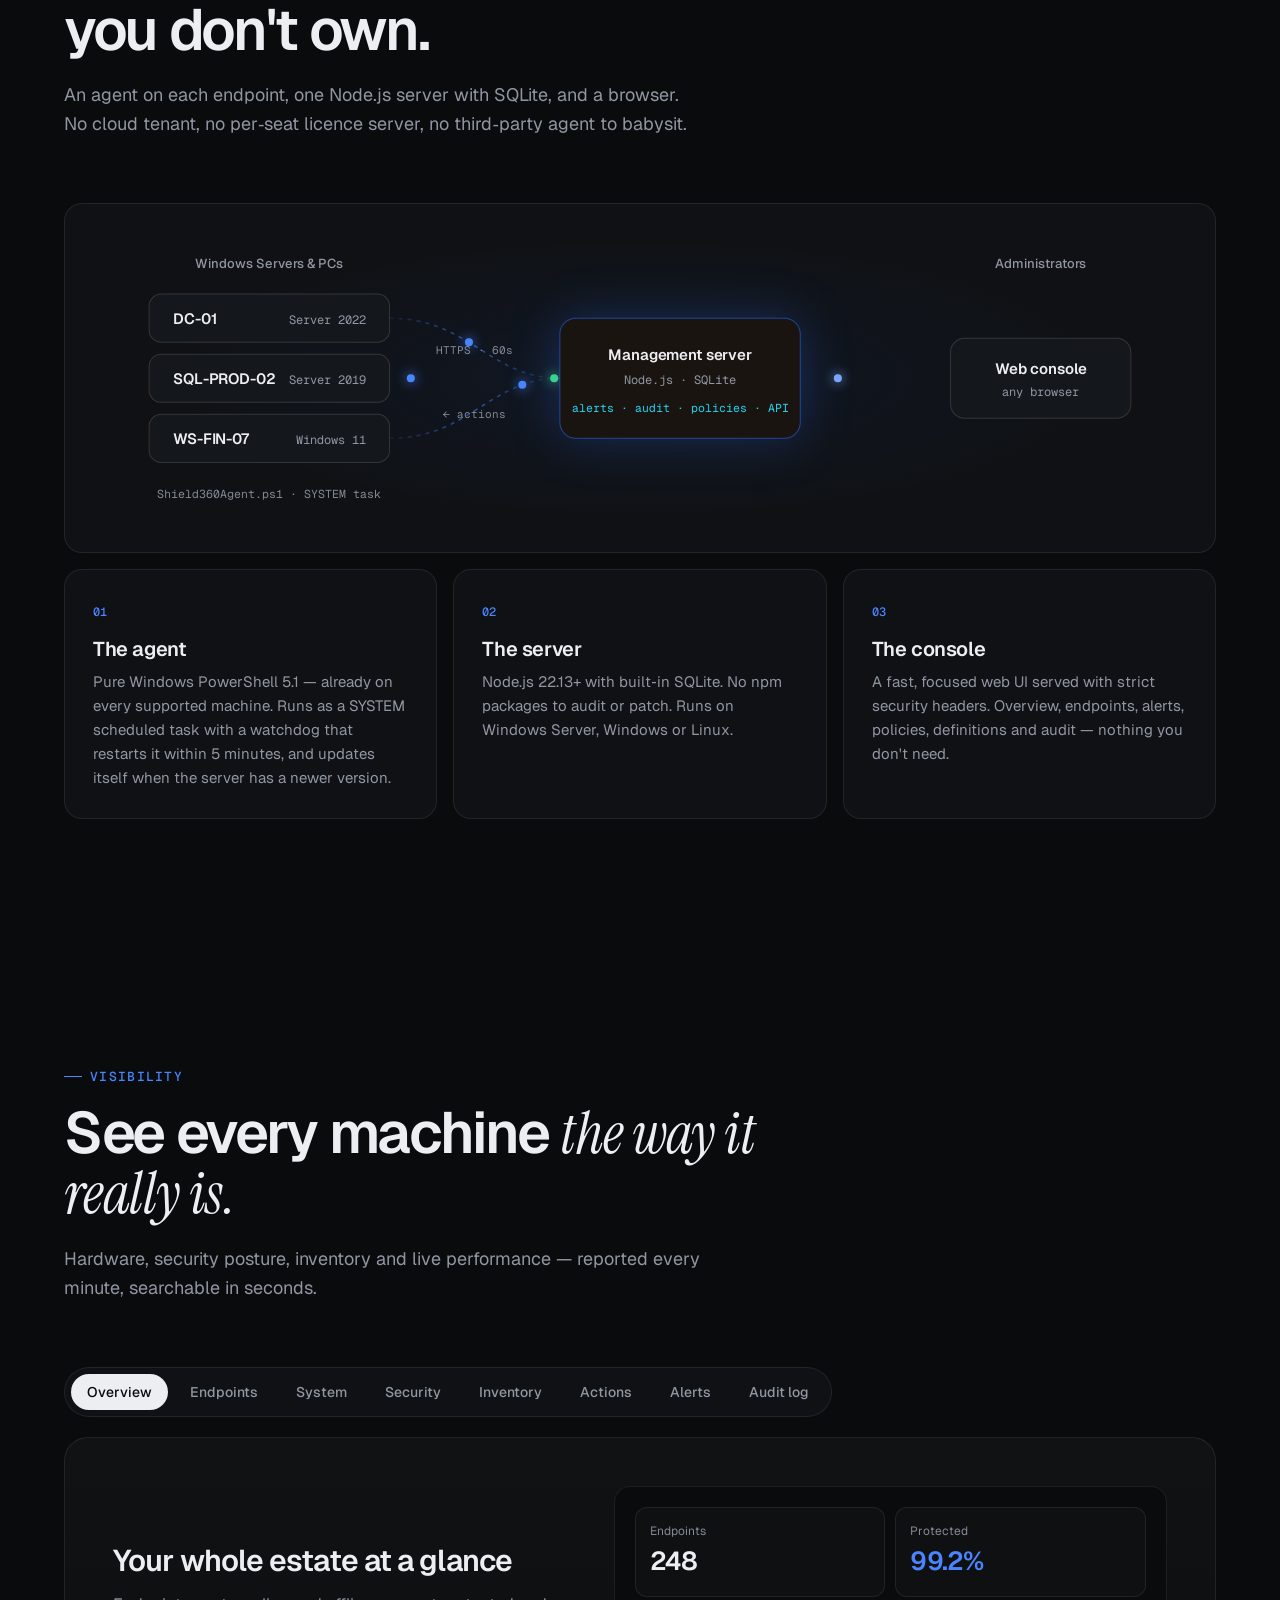
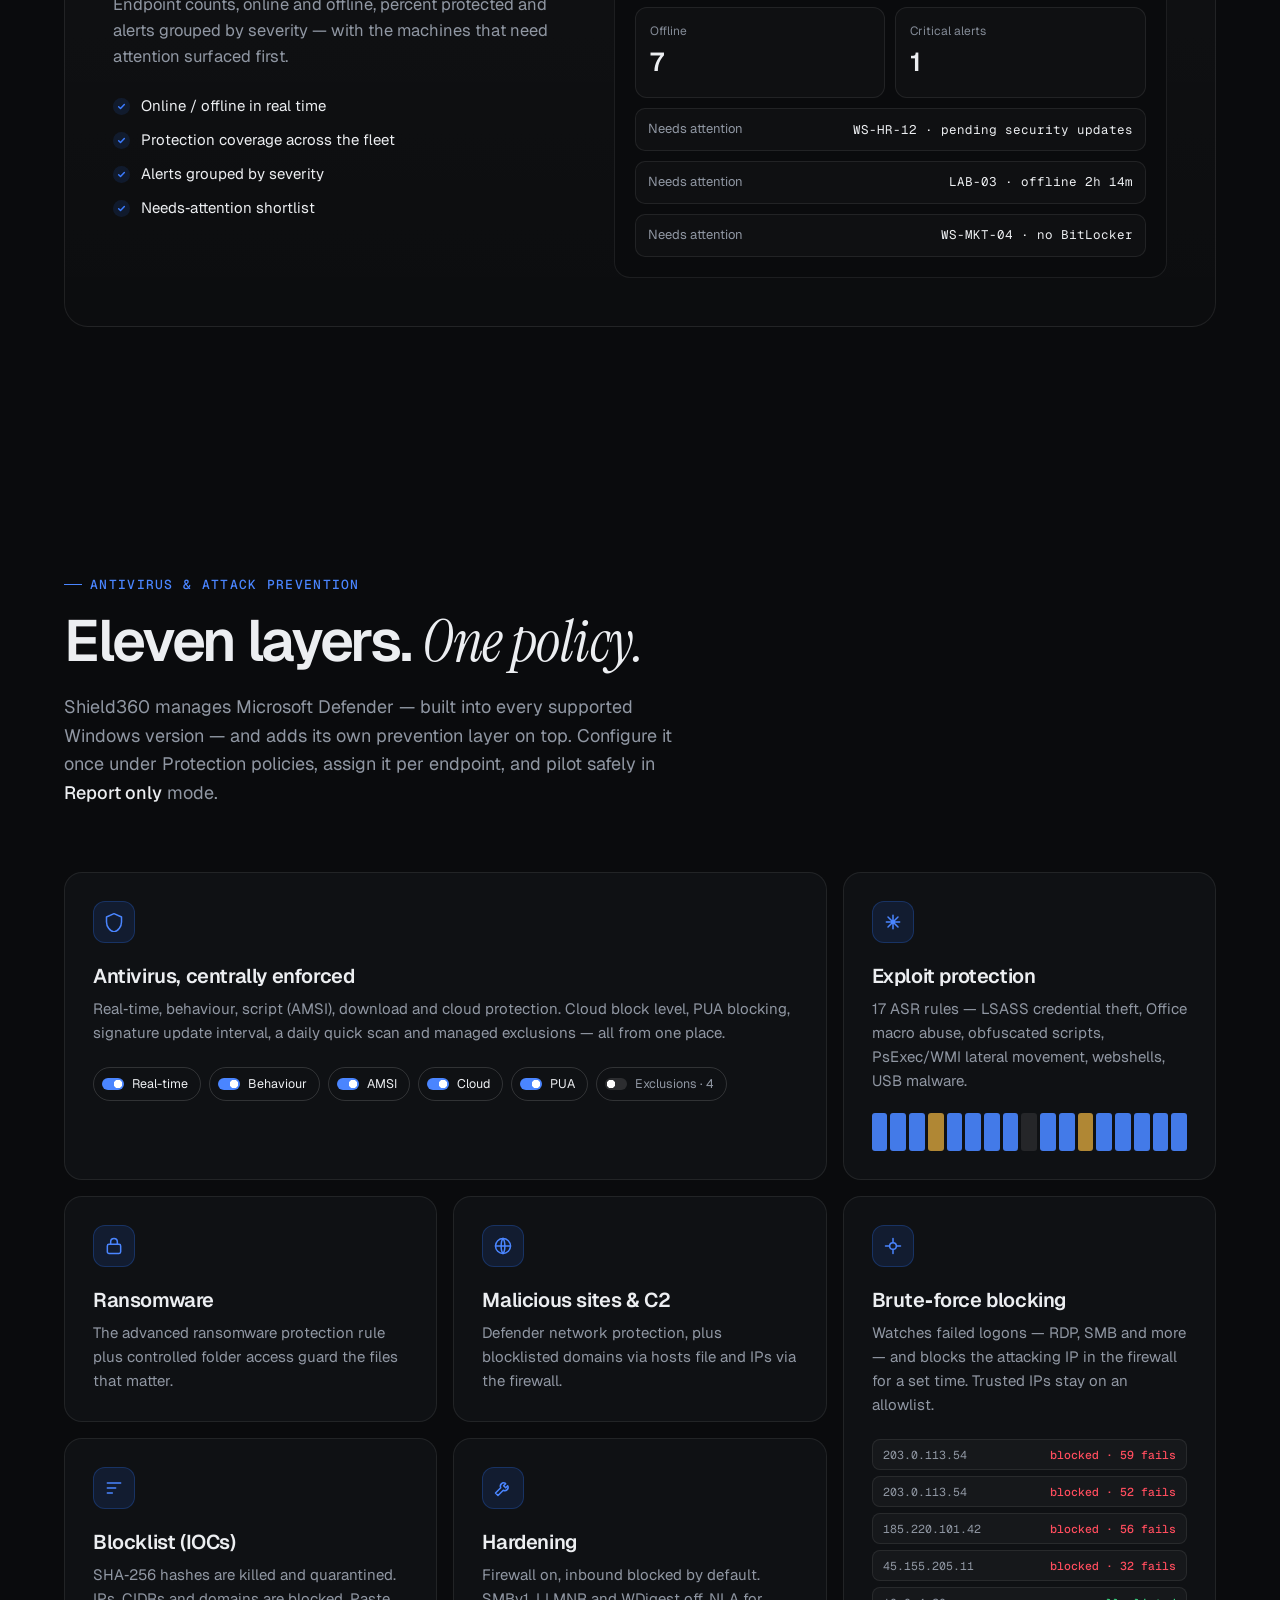
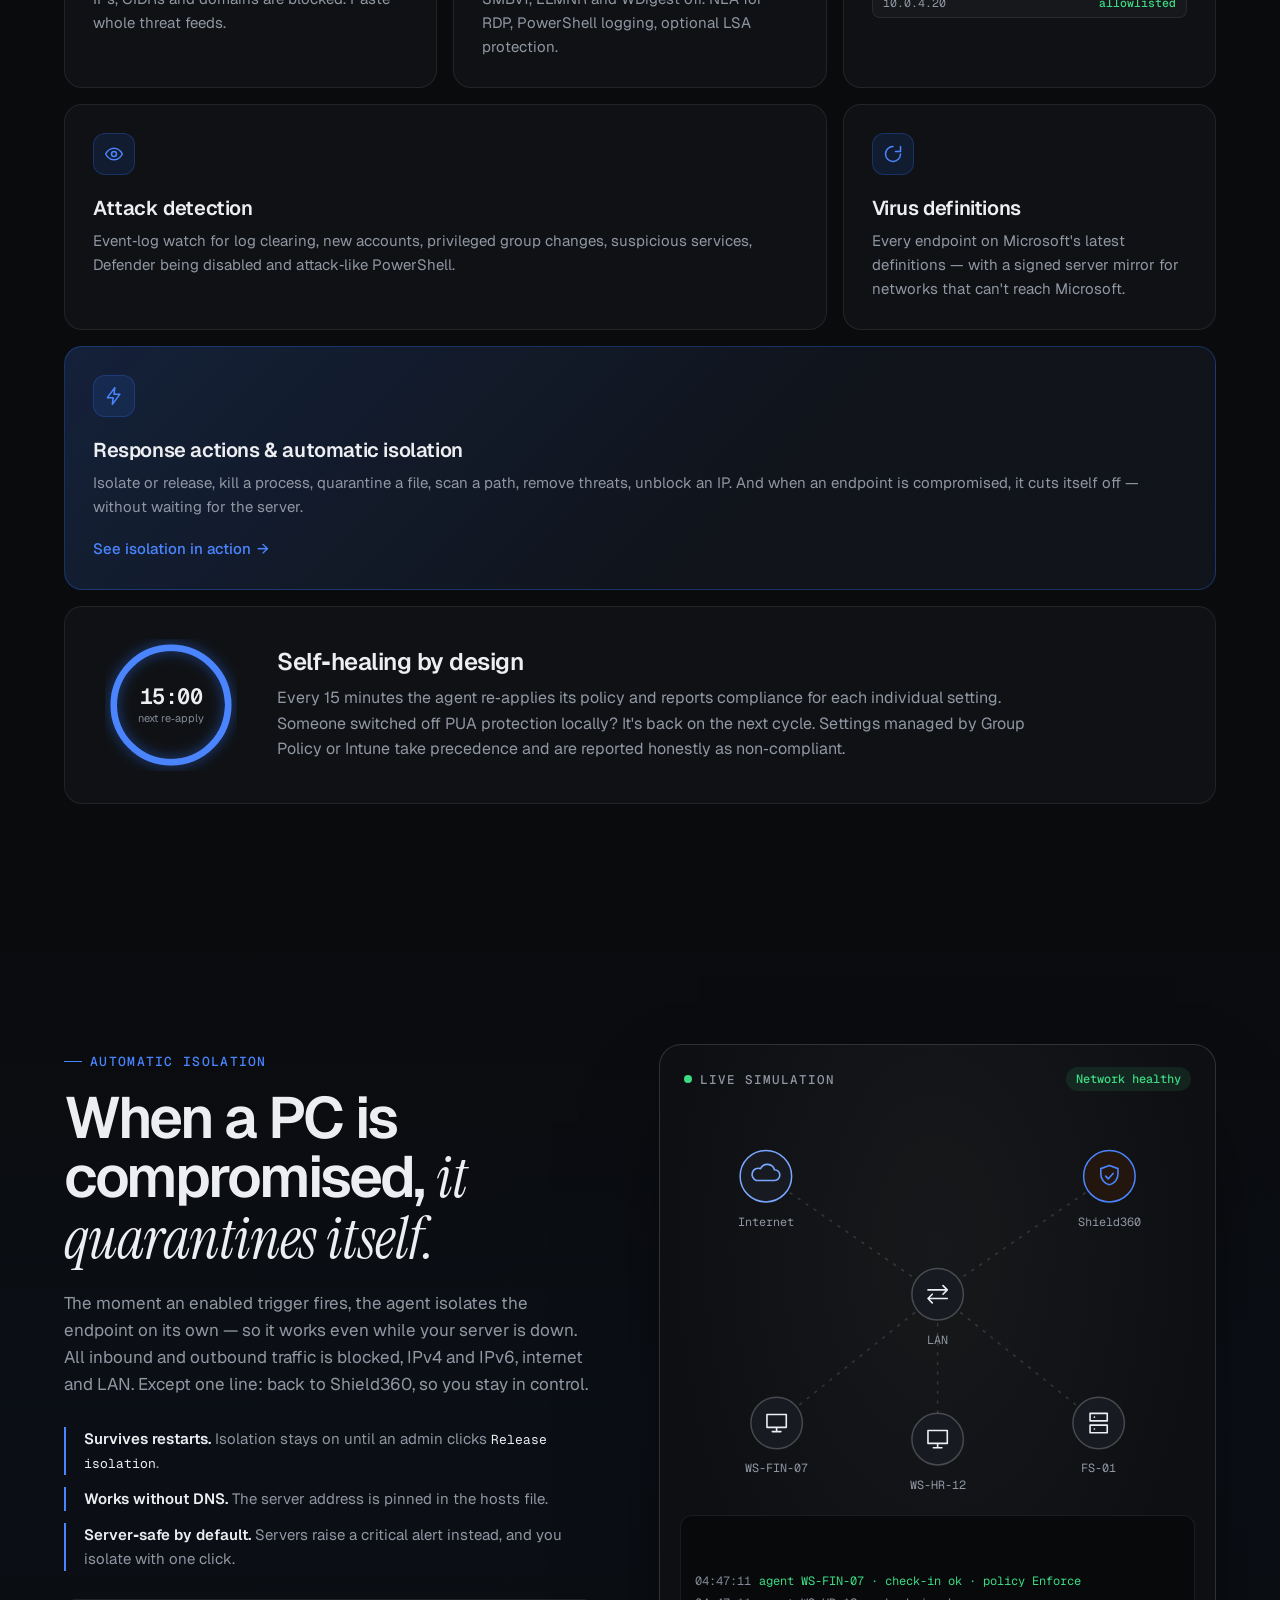
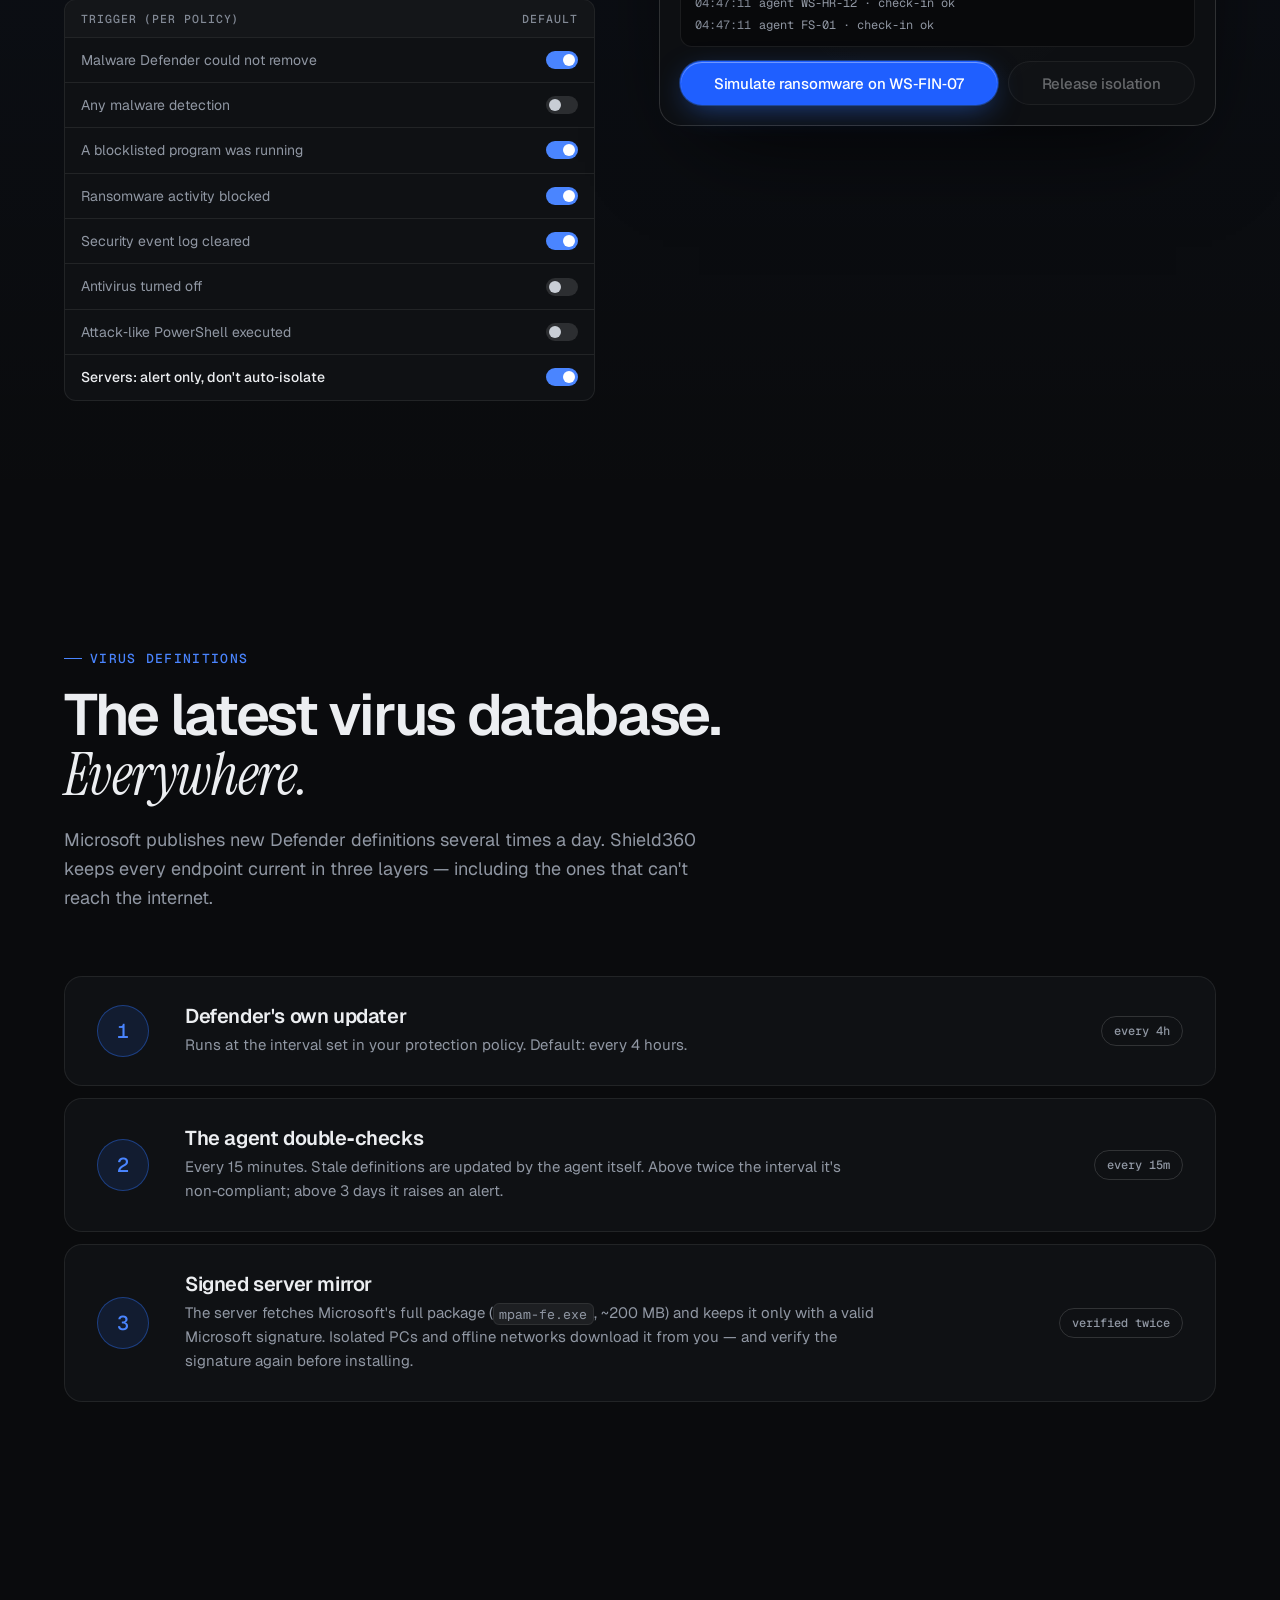
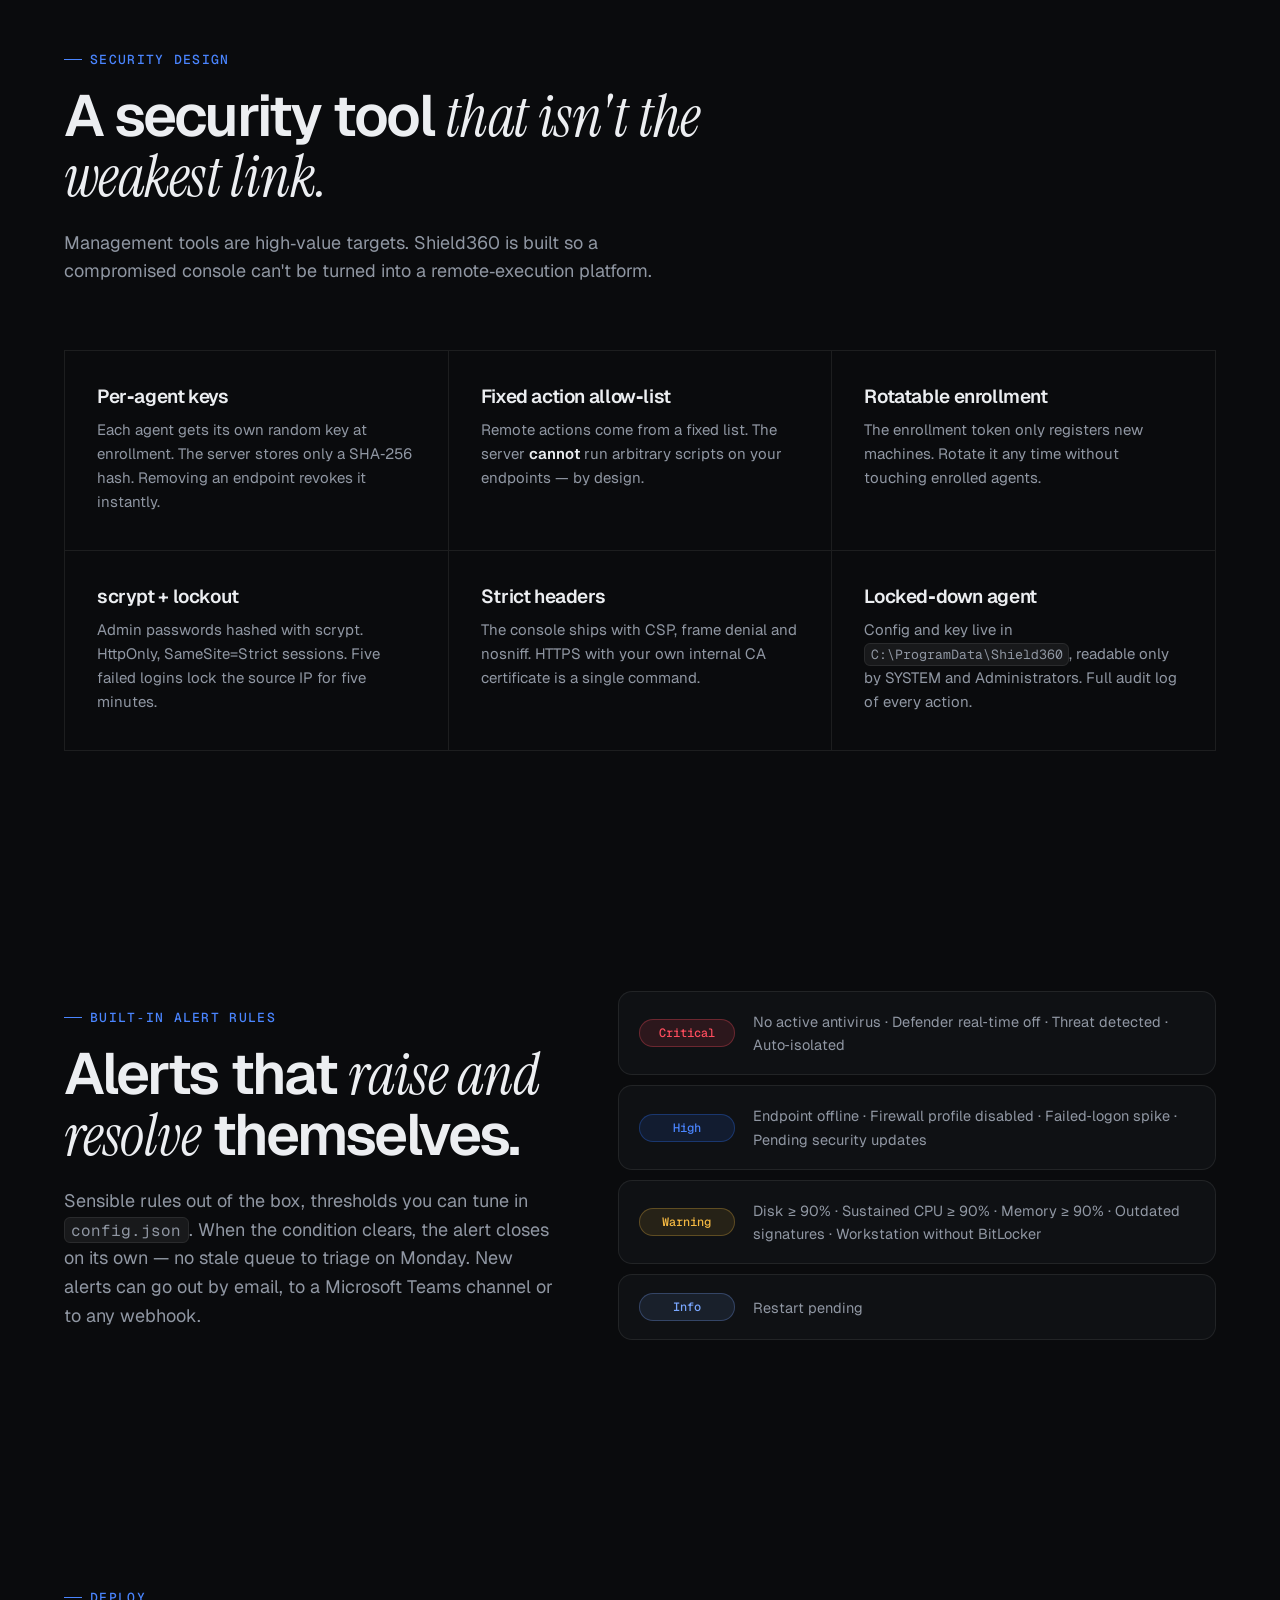
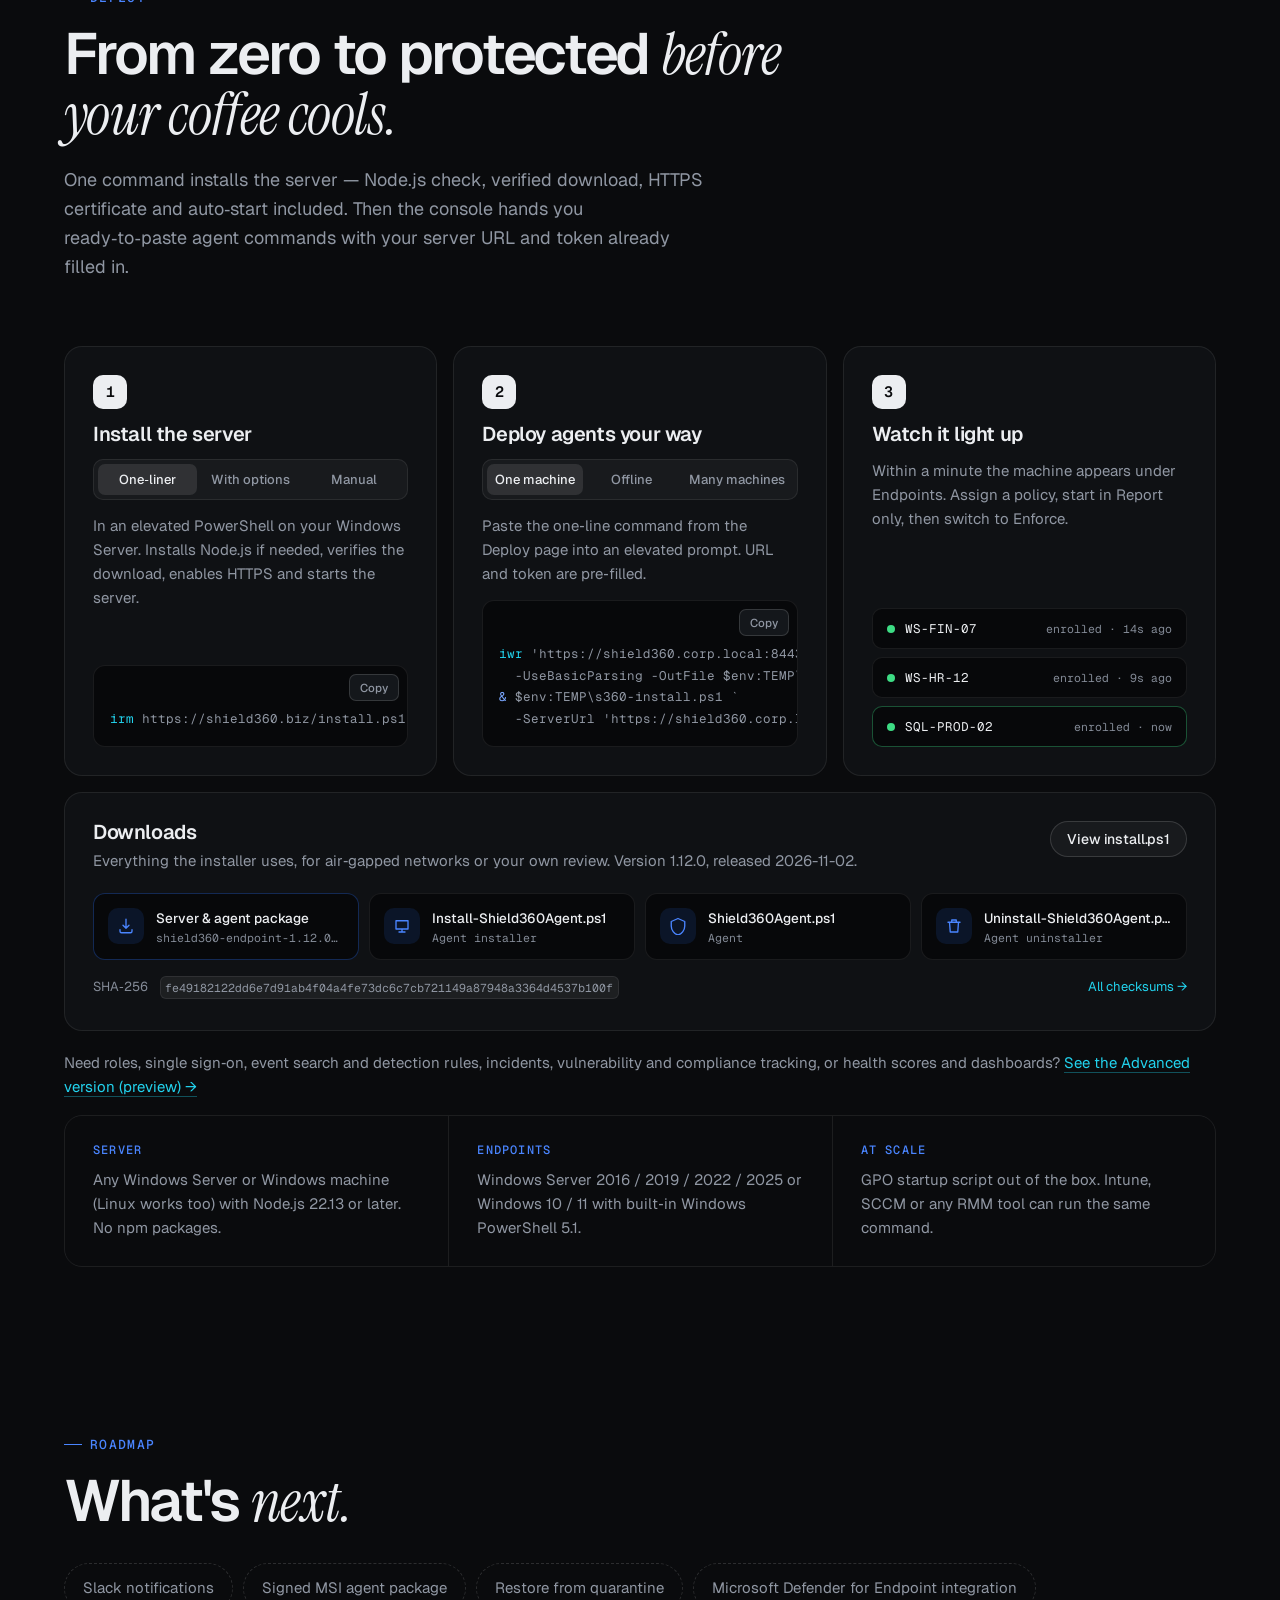
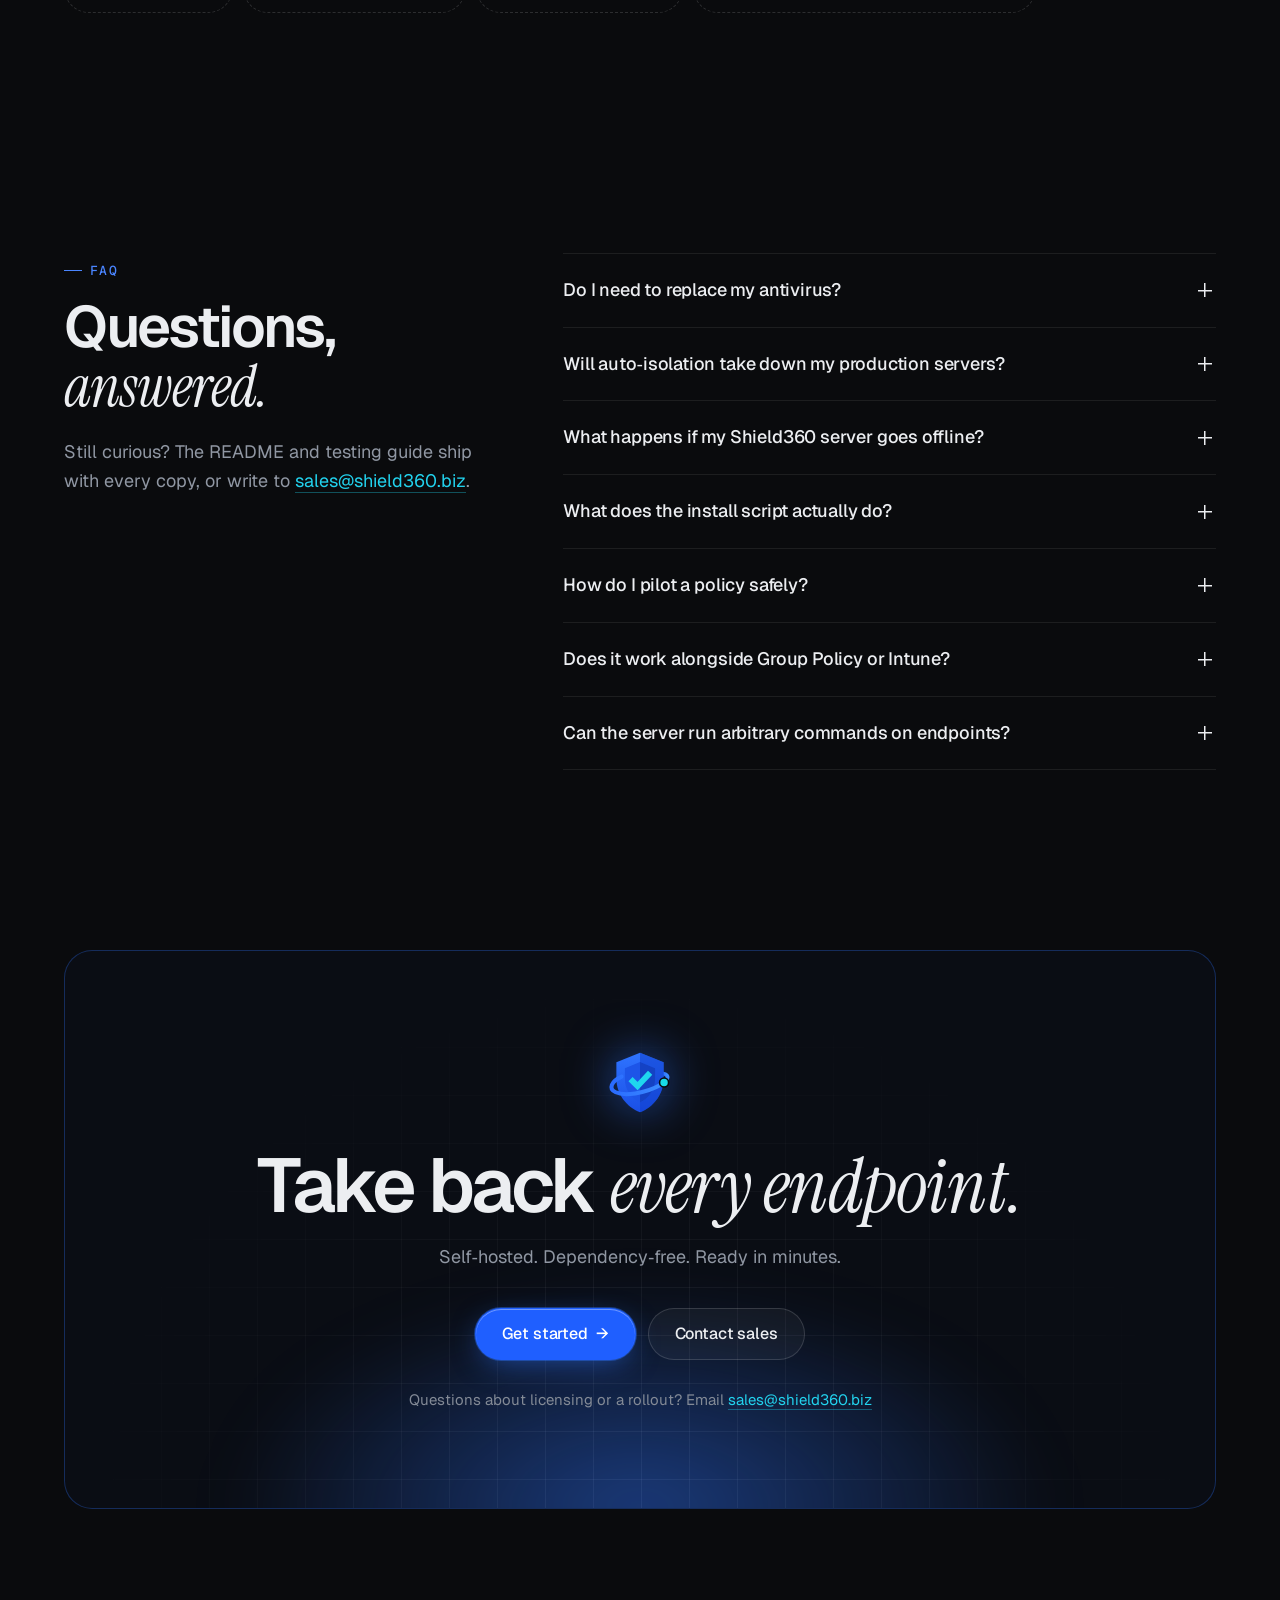
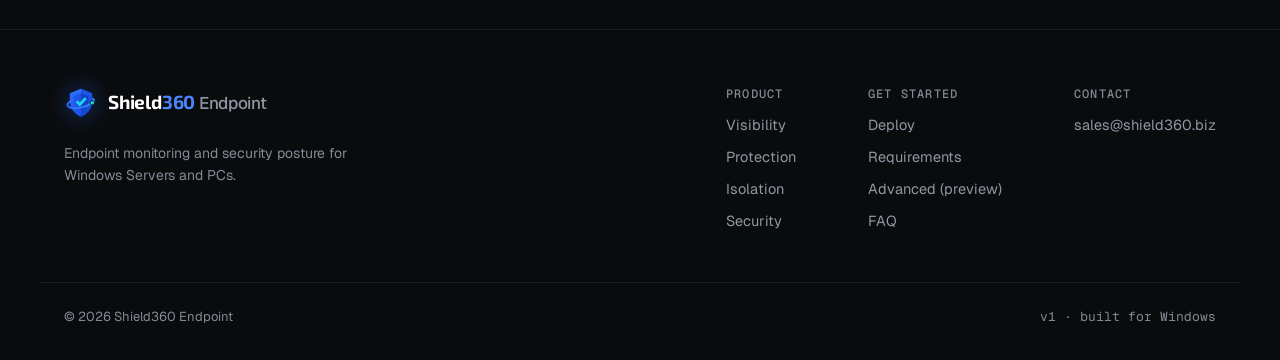
==== commit 7346a4a6: "List every Advanced feature; bring the home page up to date Advanced page: approvals, event search, " ====
--- a/index.html
+++ b/index.html
@@ -244,7 +244,7 @@
           <article class="mini-card reveal">
             <span class="mc-num">01</span>
             <h3>The agent</h3>
-            <p>Pure Windows PowerShell 5.1 — already on every supported machine. Runs as a SYSTEM scheduled task with a watchdog that restarts it within 5 minutes.</p>
+            <p>Pure Windows PowerShell 5.1 — already on every supported machine. Runs as a SYSTEM scheduled task with a watchdog that restarts it within 5 minutes, and updates itself when the server has a newer version.</p>
           </article>
           <article class="mini-card reveal">
             <span class="mc-num">02</span>
@@ -481,7 +481,7 @@
         <div class="reveal">
           <span class="eyebrow">Built‑in alert rules</span>
           <h2>Alerts that <span class="serif">raise and resolve</span> themselves.</h2>
-          <p class="lead">Sensible rules out of the box, thresholds you can tune in <code>config.json</code>. When the condition clears, the alert closes on its own — no stale queue to triage on Monday.</p>
+          <p class="lead">Sensible rules out of the box, thresholds you can tune in <code>config.json</code>. When the condition clears, the alert closes on its own — no stale queue to triage on Monday. New alerts can go out by email, to a Microsoft Teams channel or to any webhook.</p>
         </div>
         <div class="sev-list reveal">
           <div class="sev-row"><span class="badge crit">Critical</span><p>No active antivirus · Defender real‑time off · Threat detected · Auto‑isolated</p></div>
@@ -574,7 +574,7 @@
           </div>
         </div>
 
-        <p class="reveal" style="margin-top:20px;color:var(--muted);font-size:15px">Need roles, single sign‑on, incidents, and vulnerability and compliance tracking? <a class="text-link" href="advanced/">See the Advanced version (preview) →</a></p>
+        <p class="reveal" style="margin-top:20px;color:var(--muted);font-size:15px">Need roles, single sign‑on, event search and detection rules, incidents, vulnerability and compliance tracking, or health scores and dashboards? <a class="text-link" href="advanced/">See the Advanced version (preview) →</a></p>
 
         <div class="reqs reveal">
           <div class="req">
@@ -601,9 +601,7 @@
           <h2>What's <span class="serif">next.</span></h2>
         </div>
         <div class="road reveal">
-          <span>Agent self‑update</span>
-          <span>Email, Teams &amp; Slack notifications</span>
-          <span>Multiple admins with roles</span>
+          <span>Slack notifications</span>
           <span>Signed MSI agent package</span>
           <span>Restore from quarantine</span>
           <span>Microsoft Defender for Endpoint integration</span>
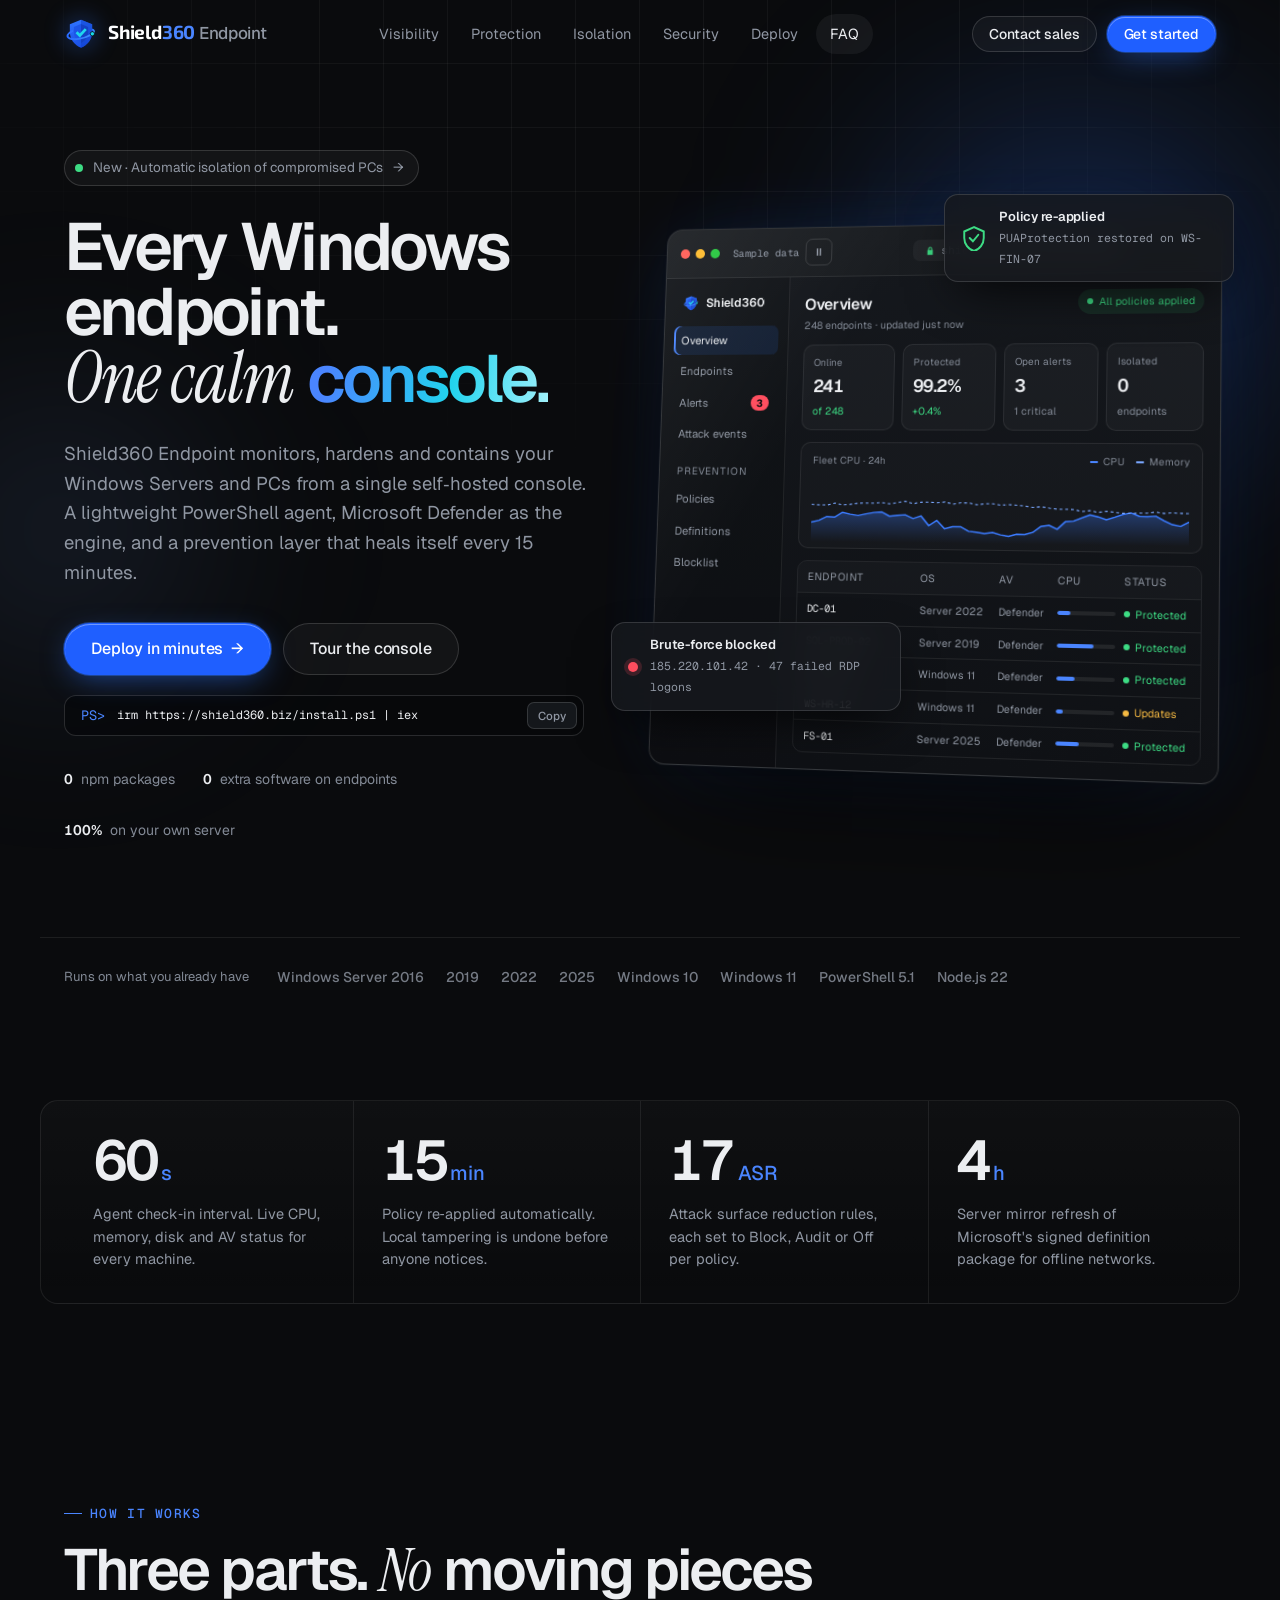
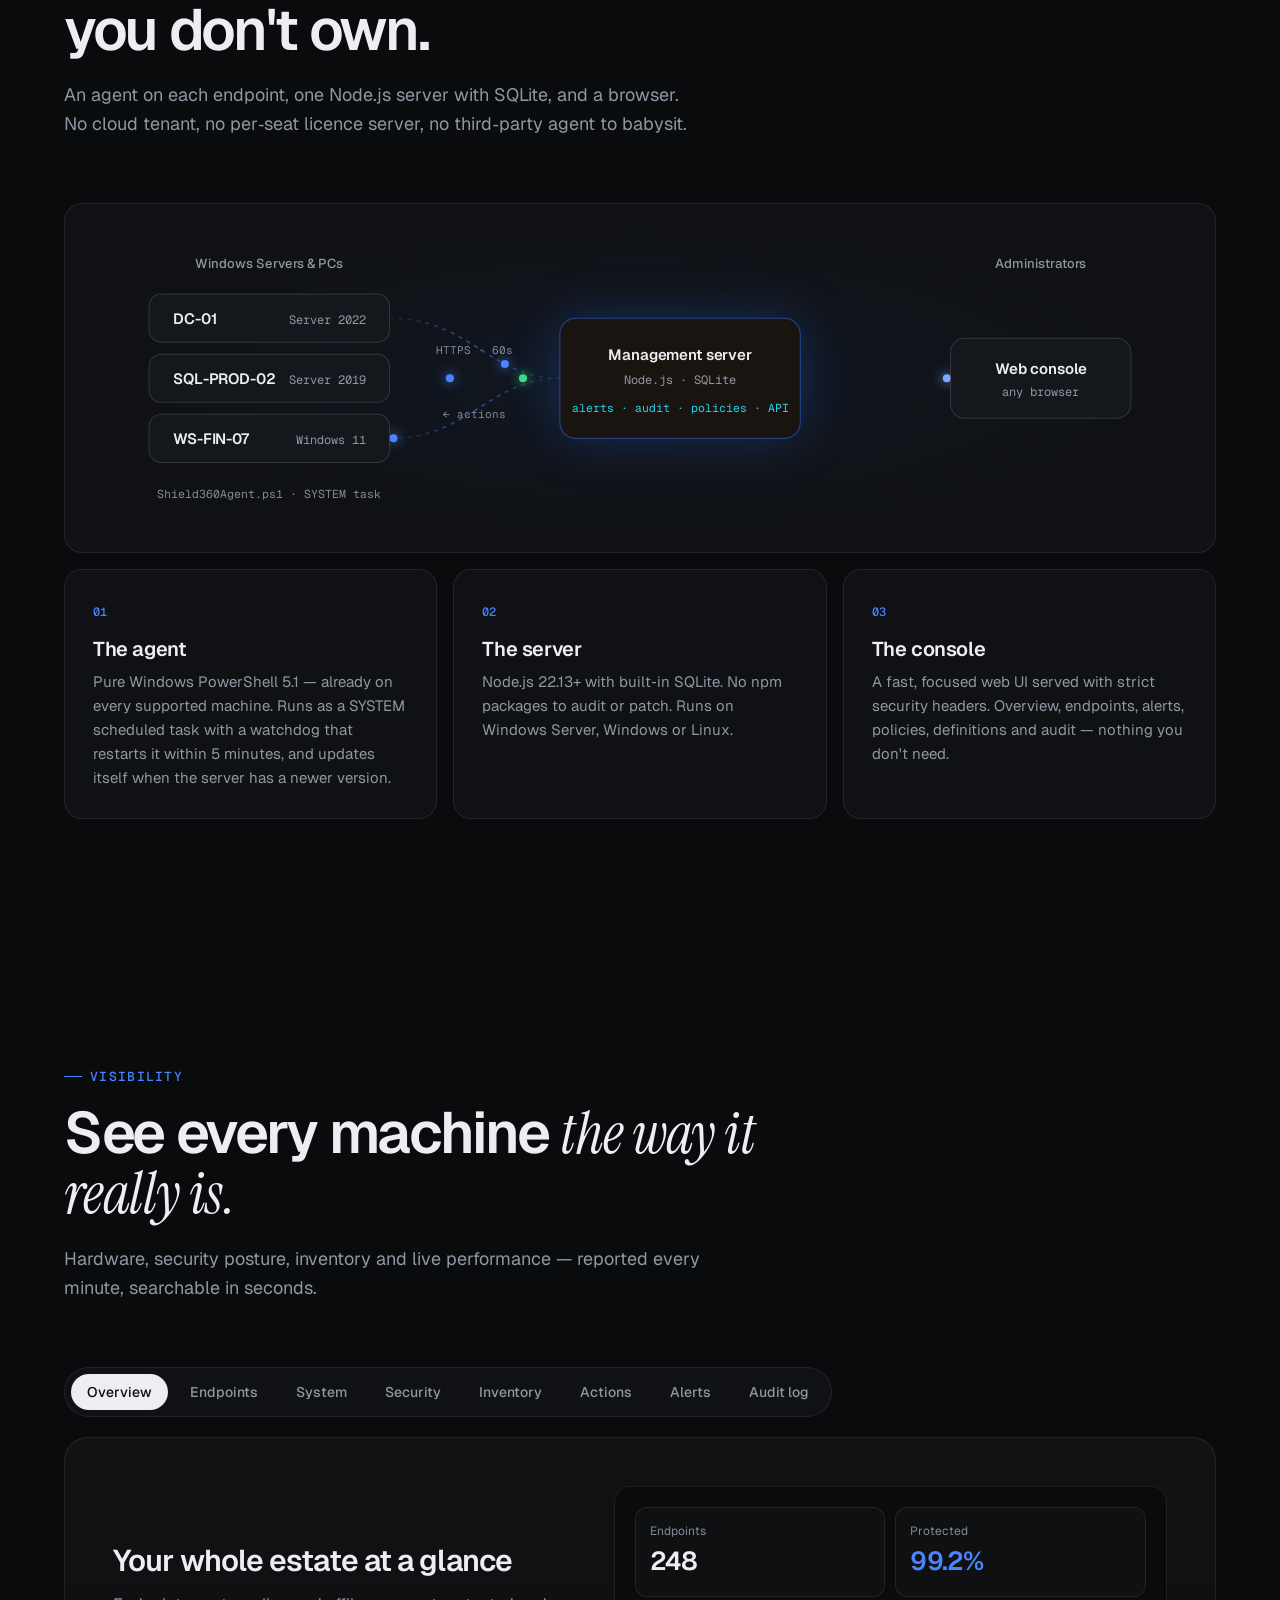
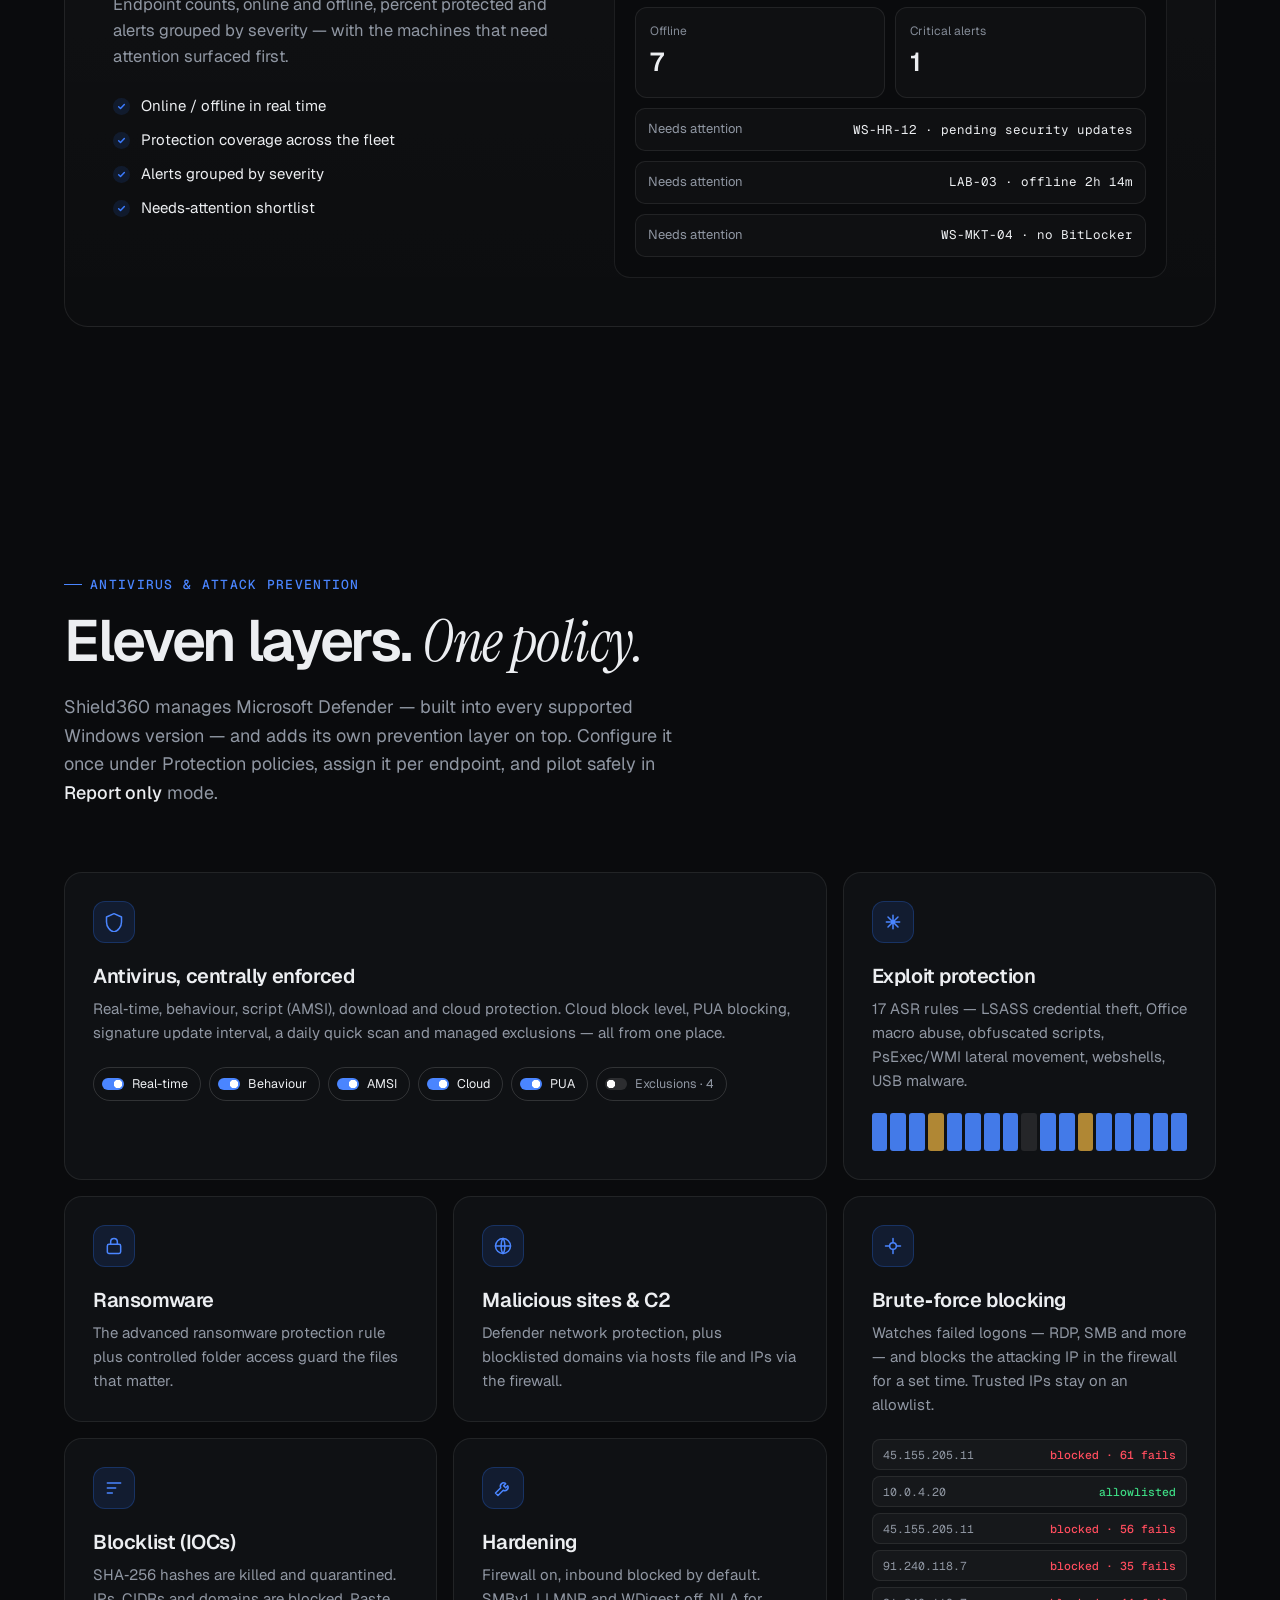
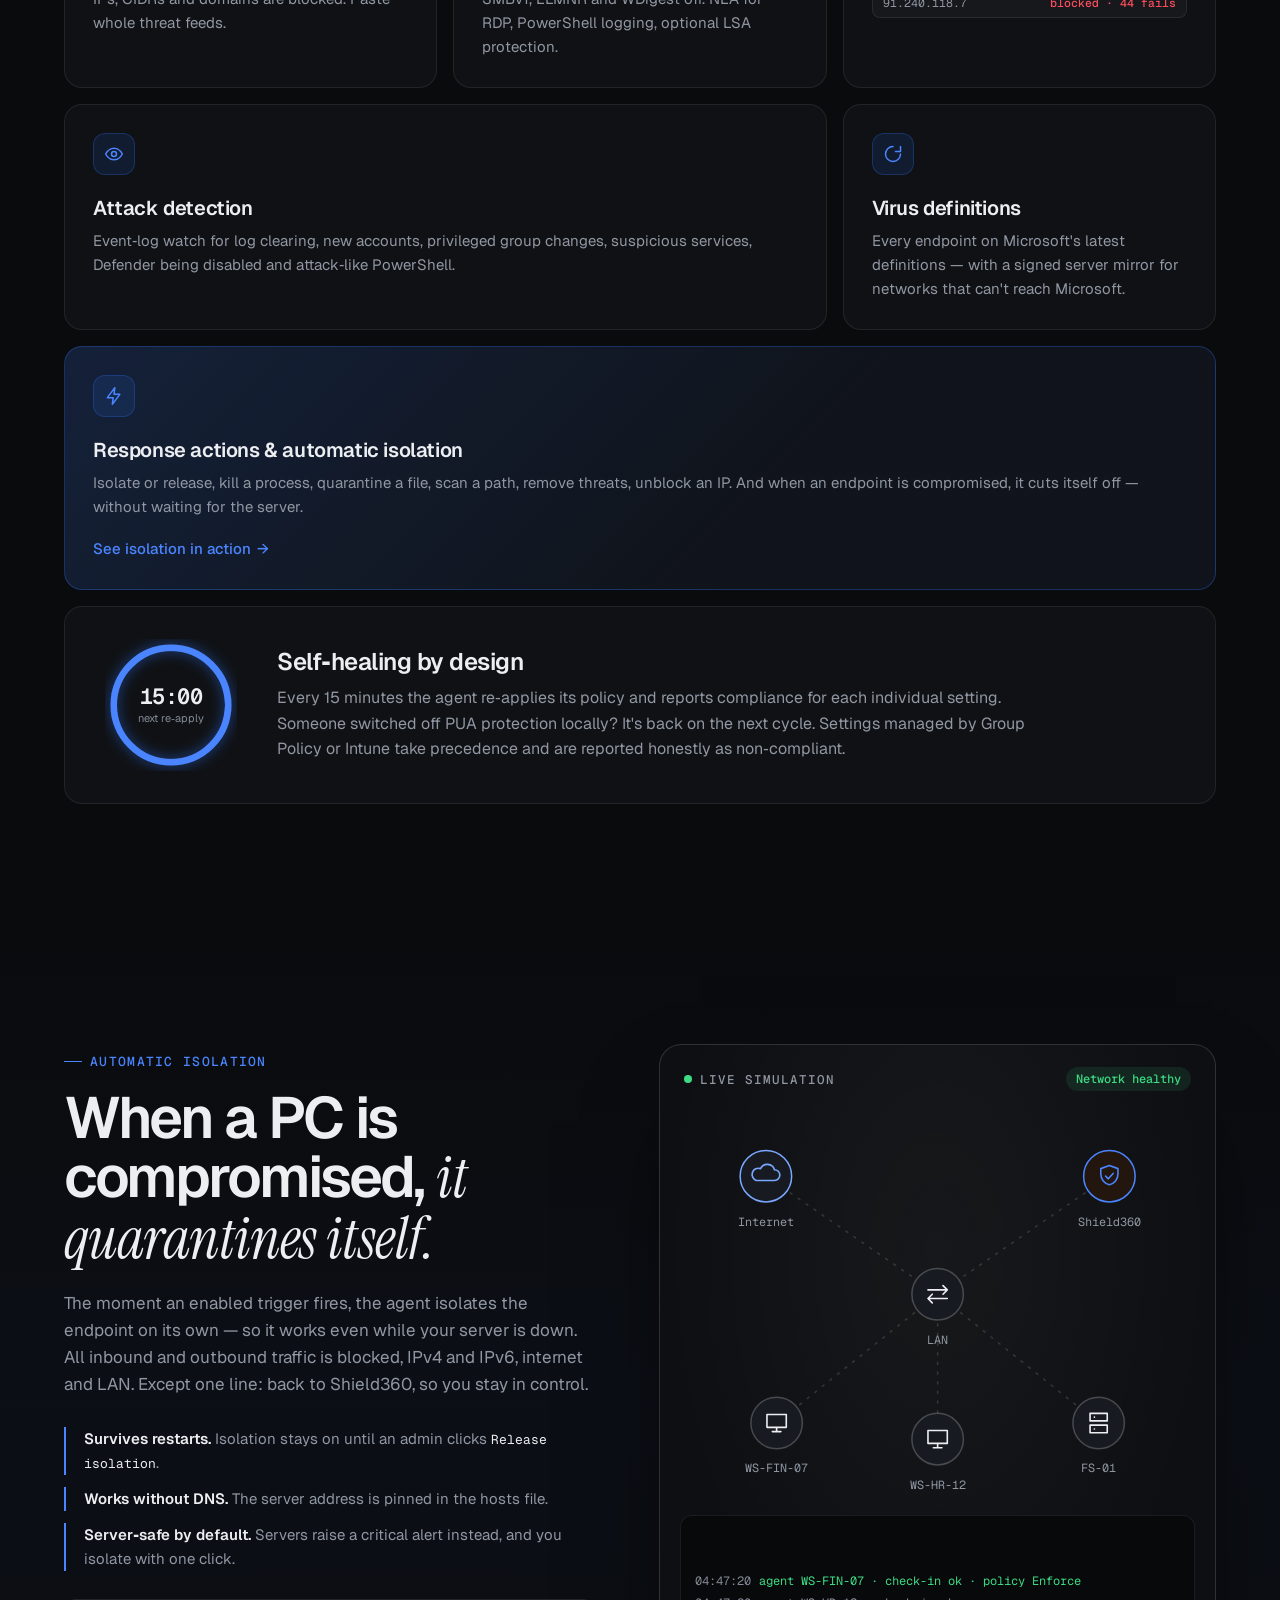
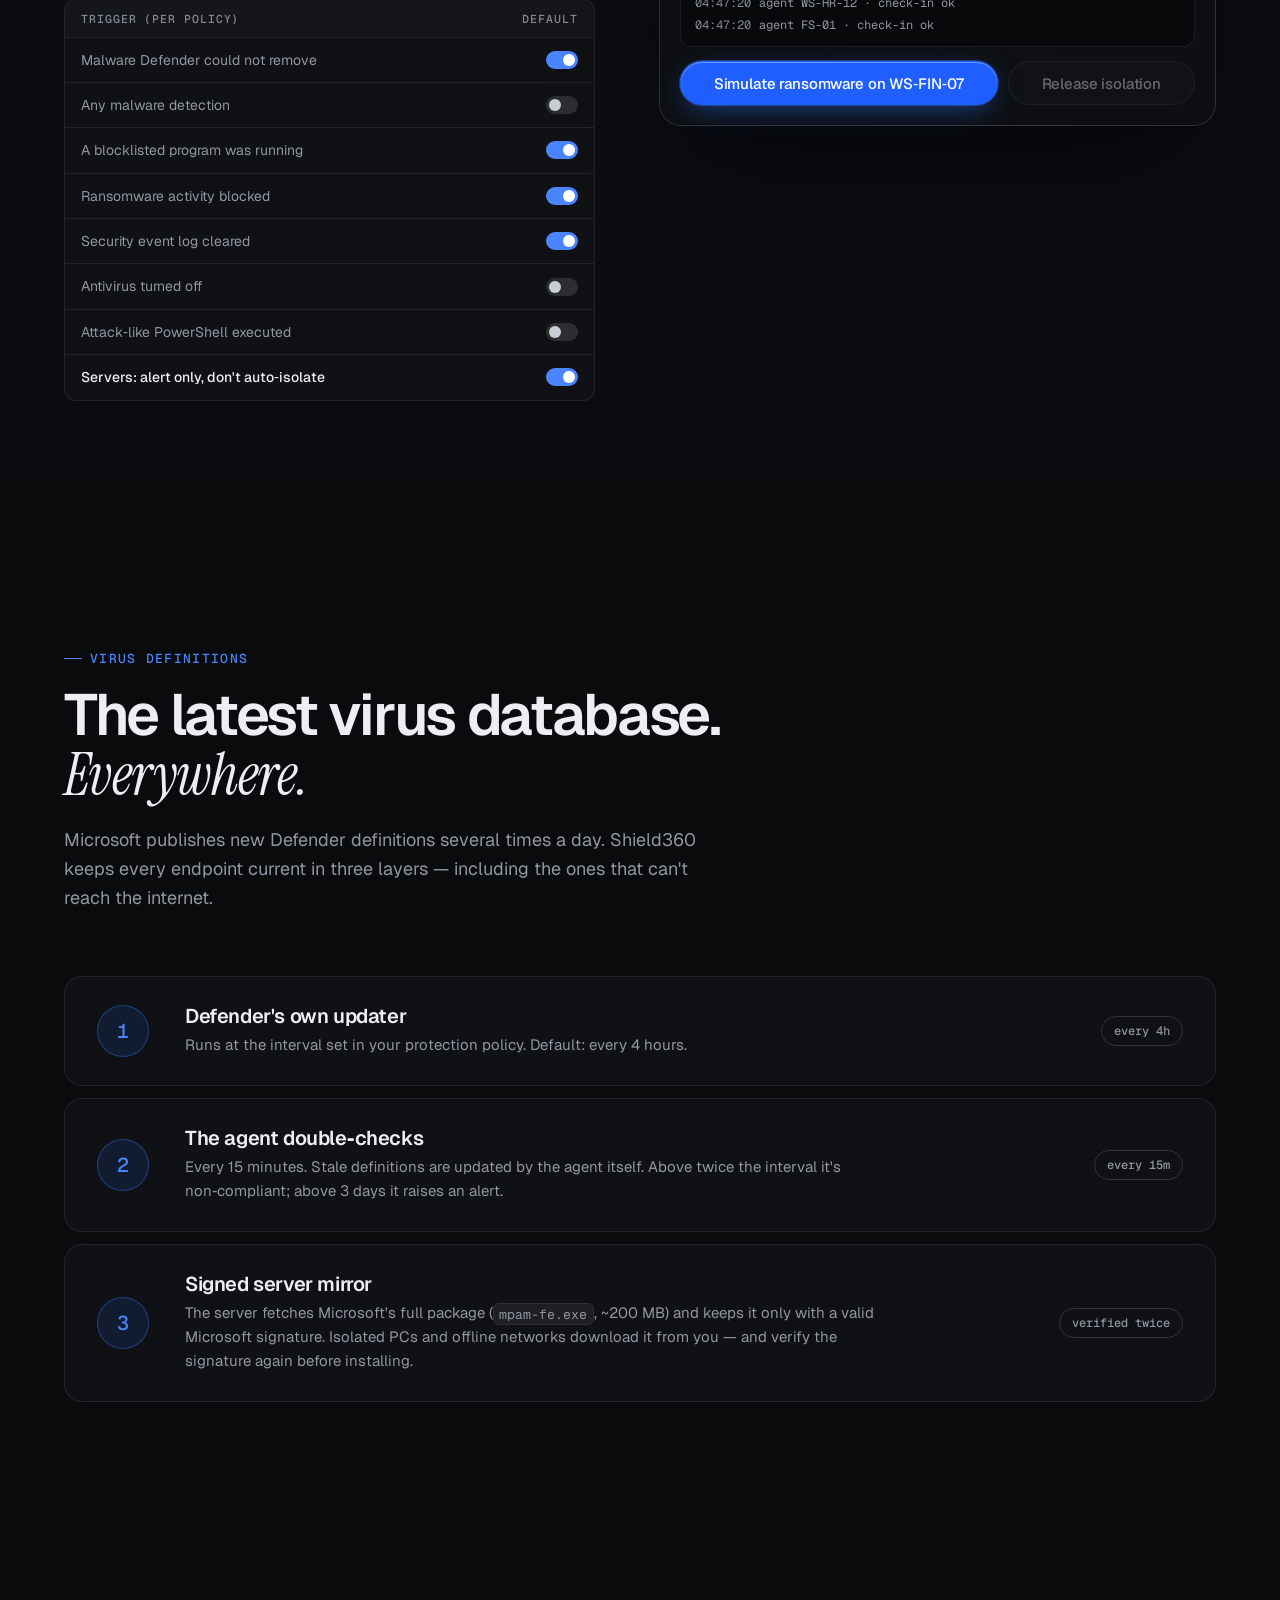
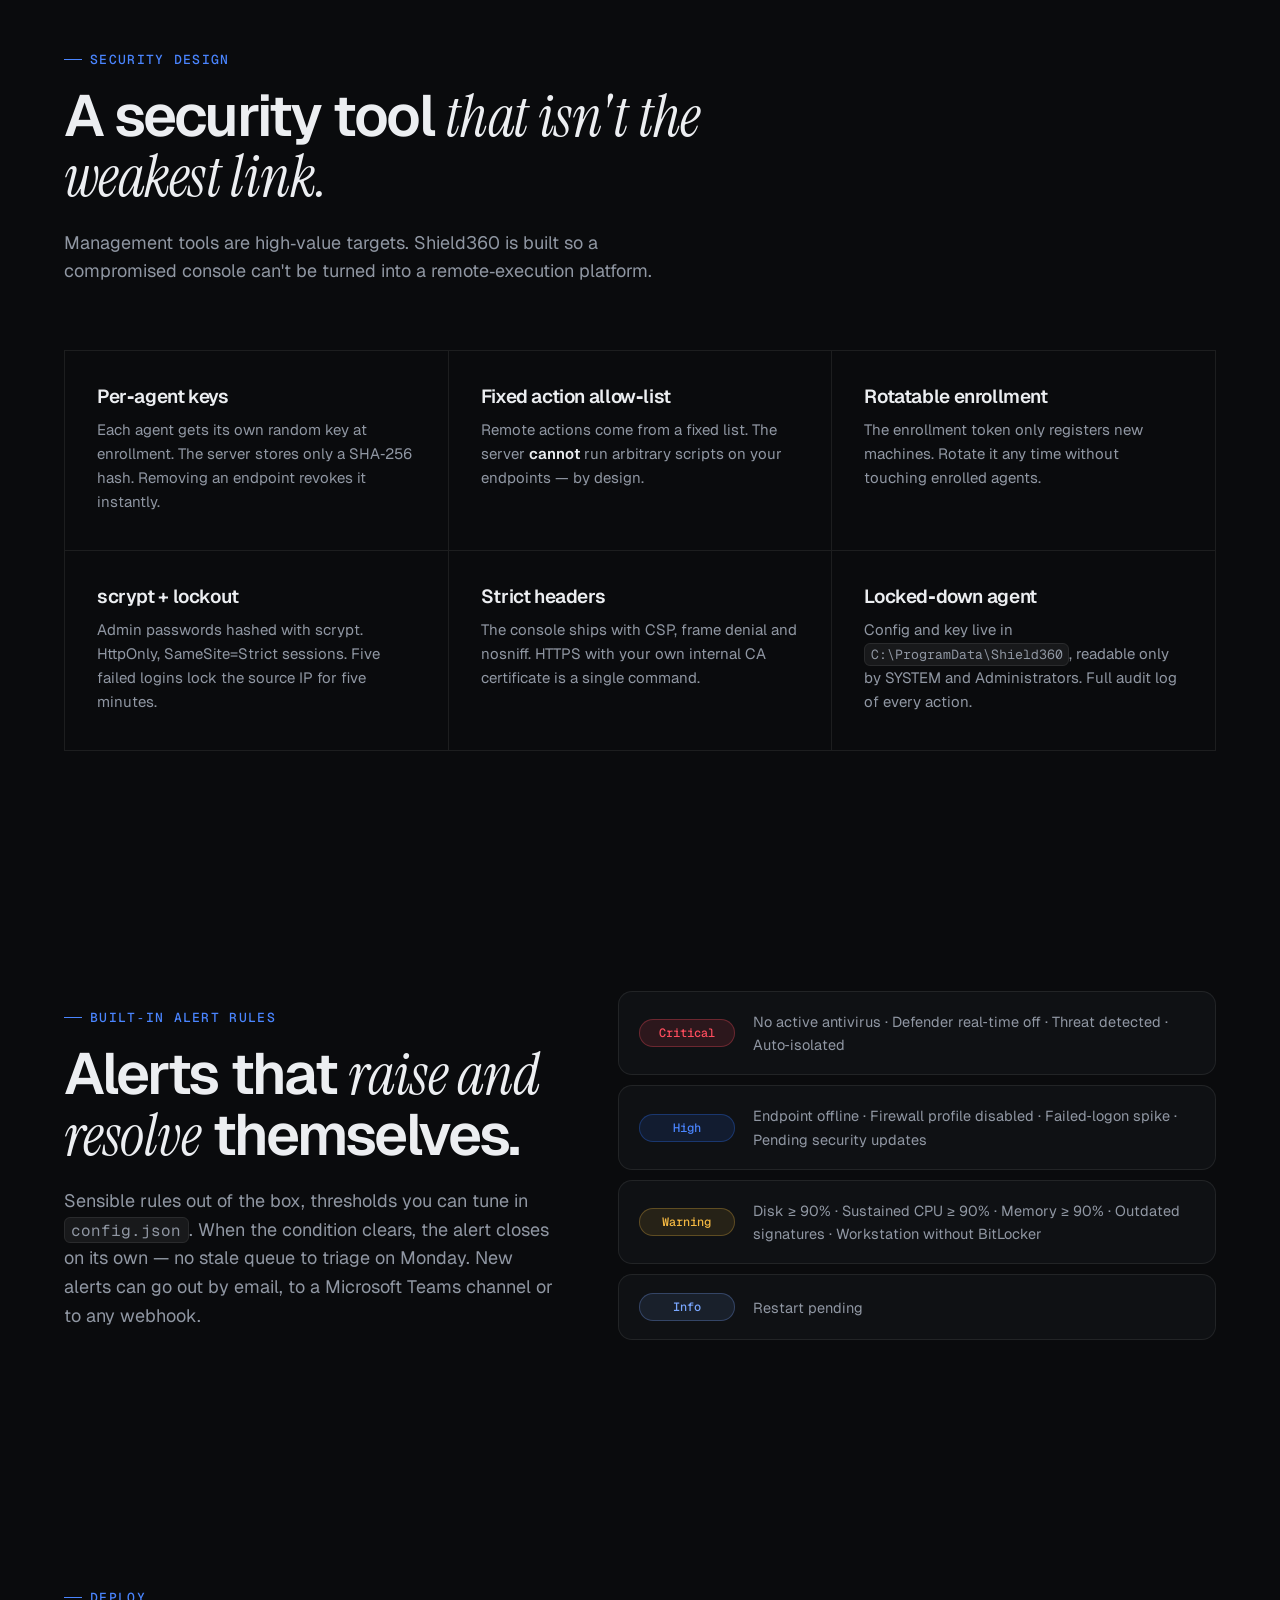
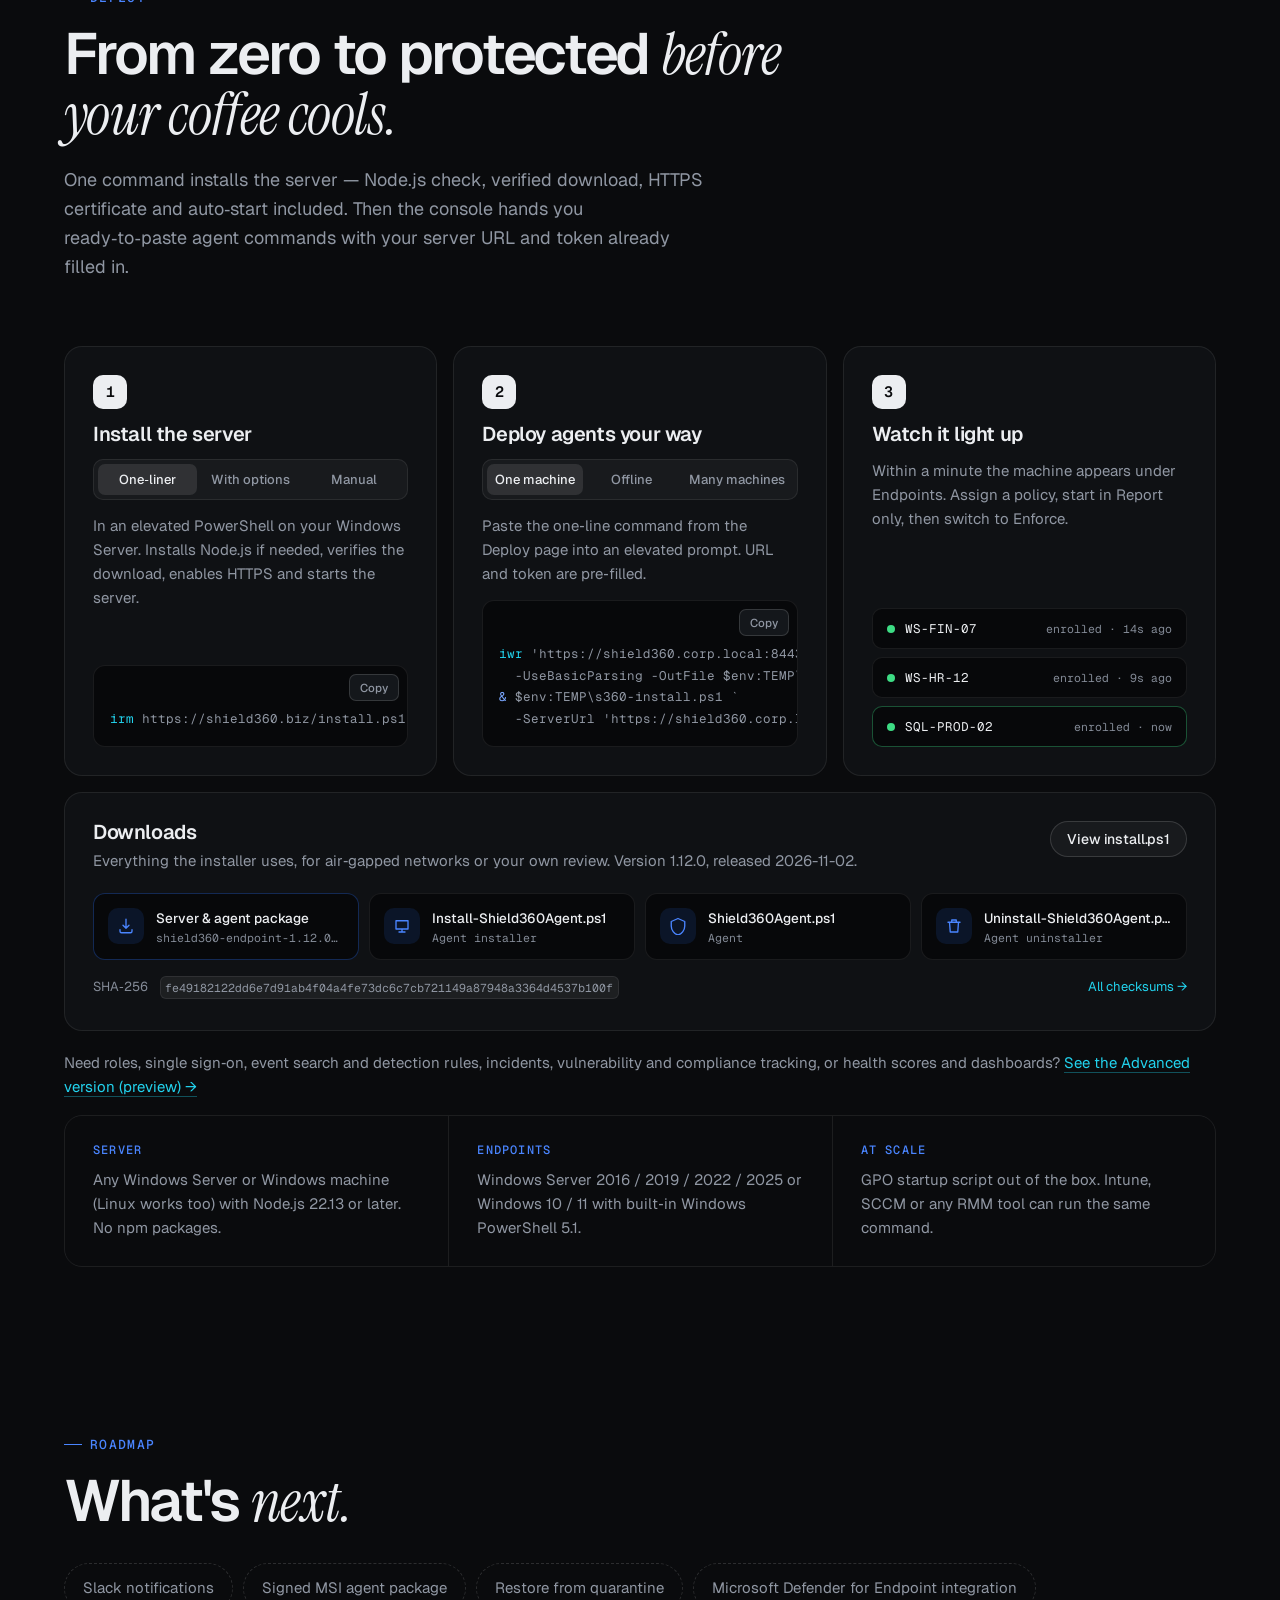
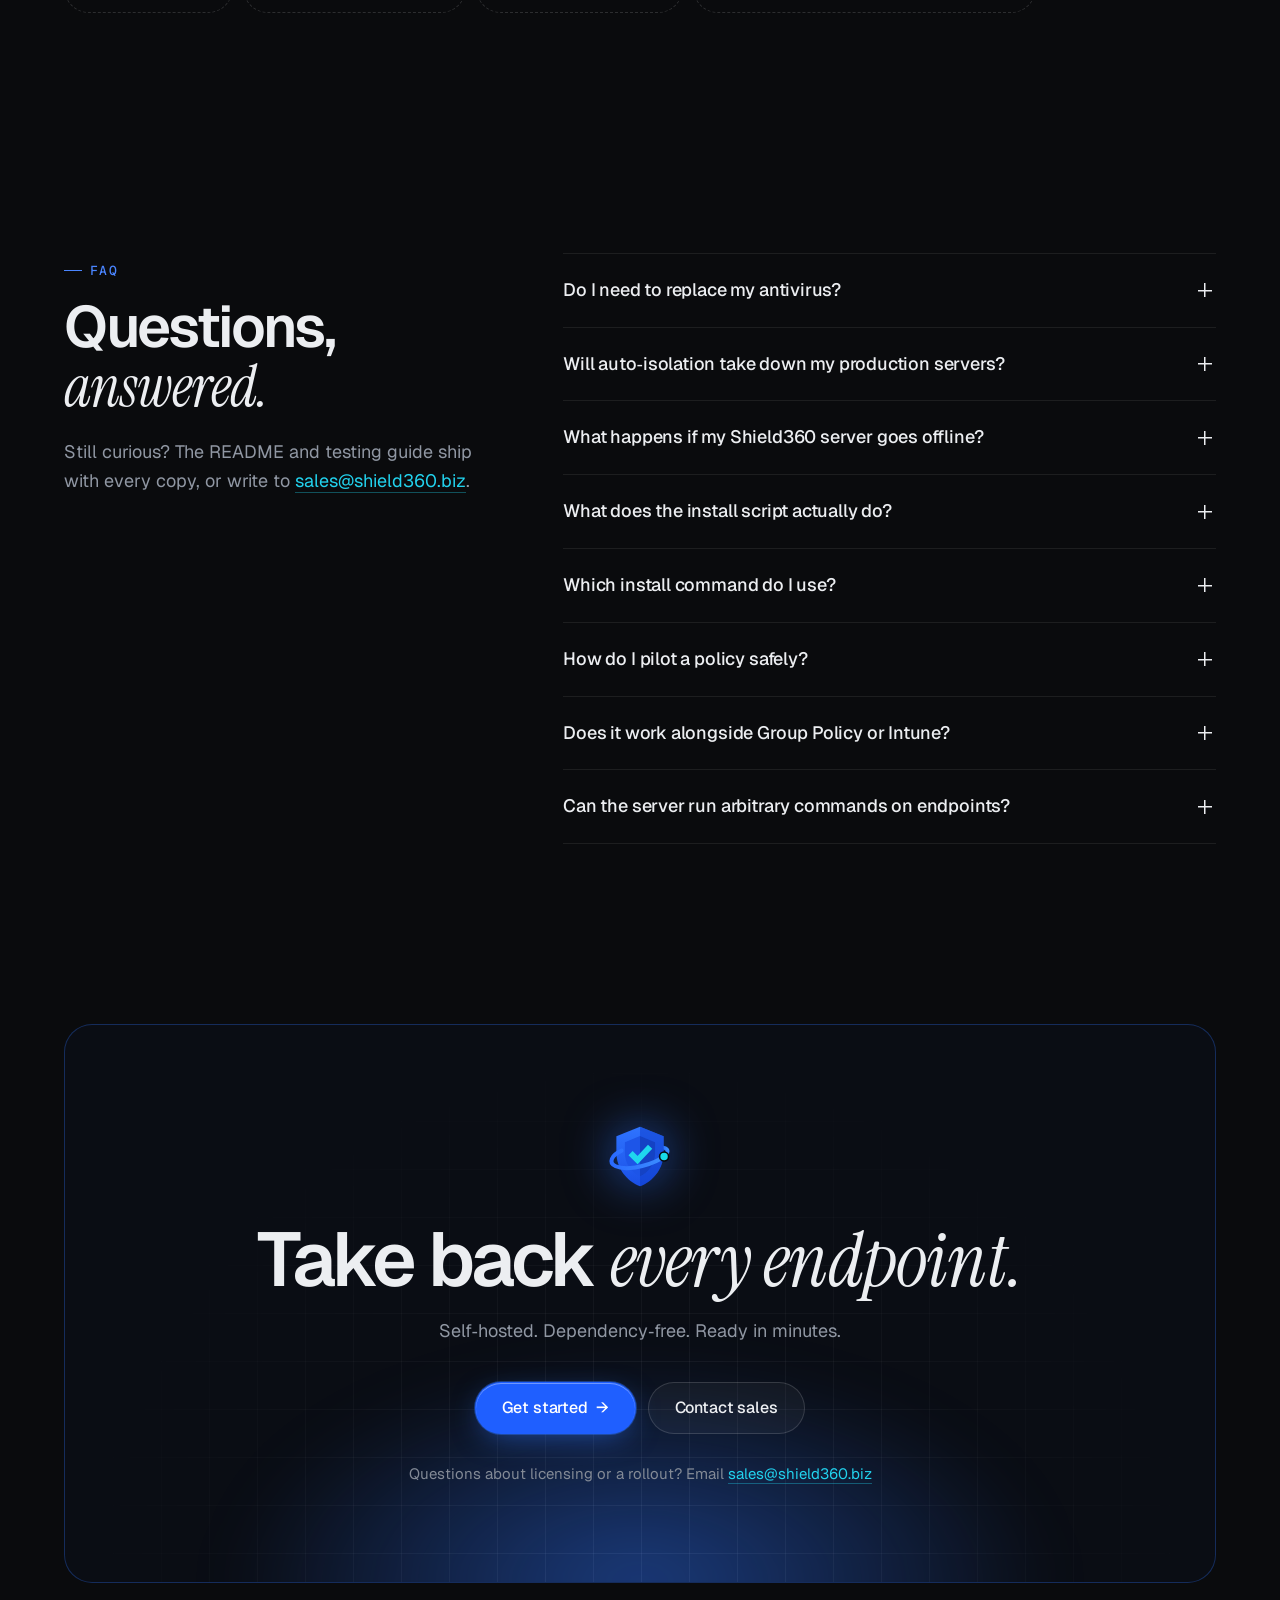
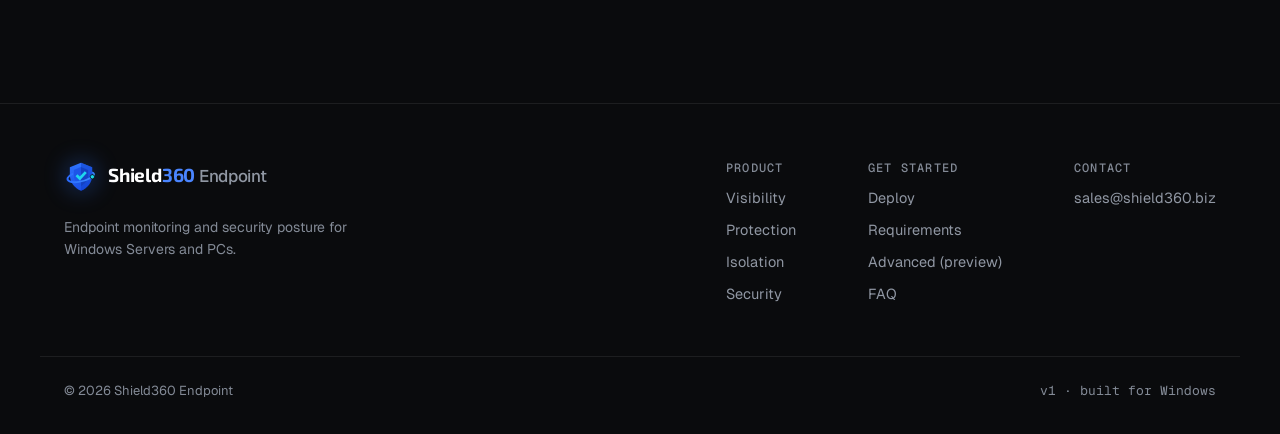
==== commit f632ee0b: "Say which install command is which edition's The standard command never switches a server to Advance" ====
--- a/index.html
+++ b/index.html
@@ -635,6 +635,10 @@
             <p>It checks for Node.js 22.13+ (installing the LTS with winget if missing), downloads the release package from shield360.biz, verifies its SHA‑256 checksum, extracts it to <code>C:\Shield360 Endpoint</code>, creates an HTTPS certificate and registers the server to start automatically. Upgrades keep your config and data. <a class="text-link" href="install.ps1" target="_blank" rel="noopener">Read the script</a> before you run it.</p>
           </details>
           <details>
+            <summary>Which install command do I use?</summary>
+            <p><code>irm https://shield360.biz/install.ps1 | iex</code> installs or upgrades the standard edition. The Advanced version (preview) has its own command, with <code>/advanced/</code> in it: <code>irm https://shield360.biz/advanced/install.ps1 | iex</code>, which also upgrades an Advanced server. Running the standard command never switches a server to Advanced; to move a standard server across with its endpoints, users and history, see <a class="text-link" href="advanced/#move">Move from the standard edition</a>.</p>
+          </details>
+          <details>
             <summary>How do I pilot a policy safely?</summary>
             <p>Use <b>Report only</b> mode. The agent measures compliance for every setting but changes nothing, and raises alerts instead of isolating. Switch to Enforce when you're happy.</p>
           </details>
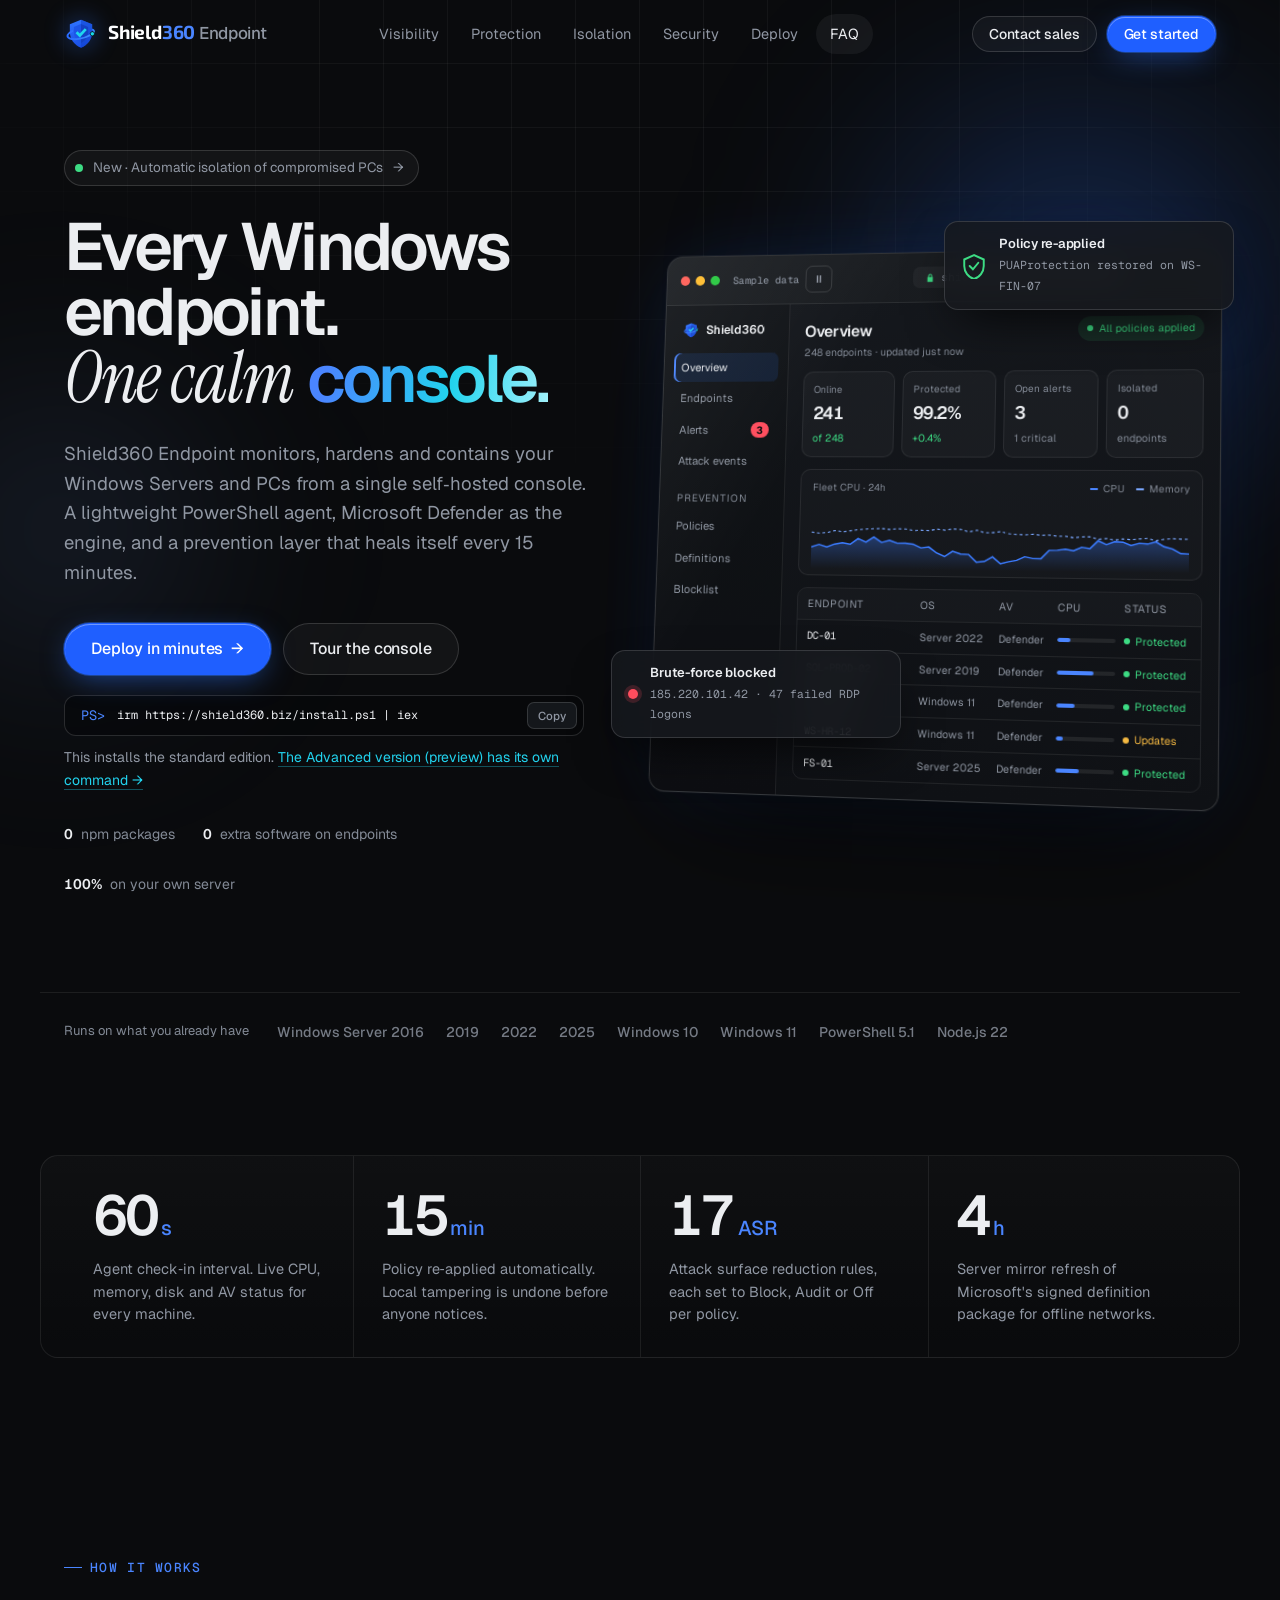
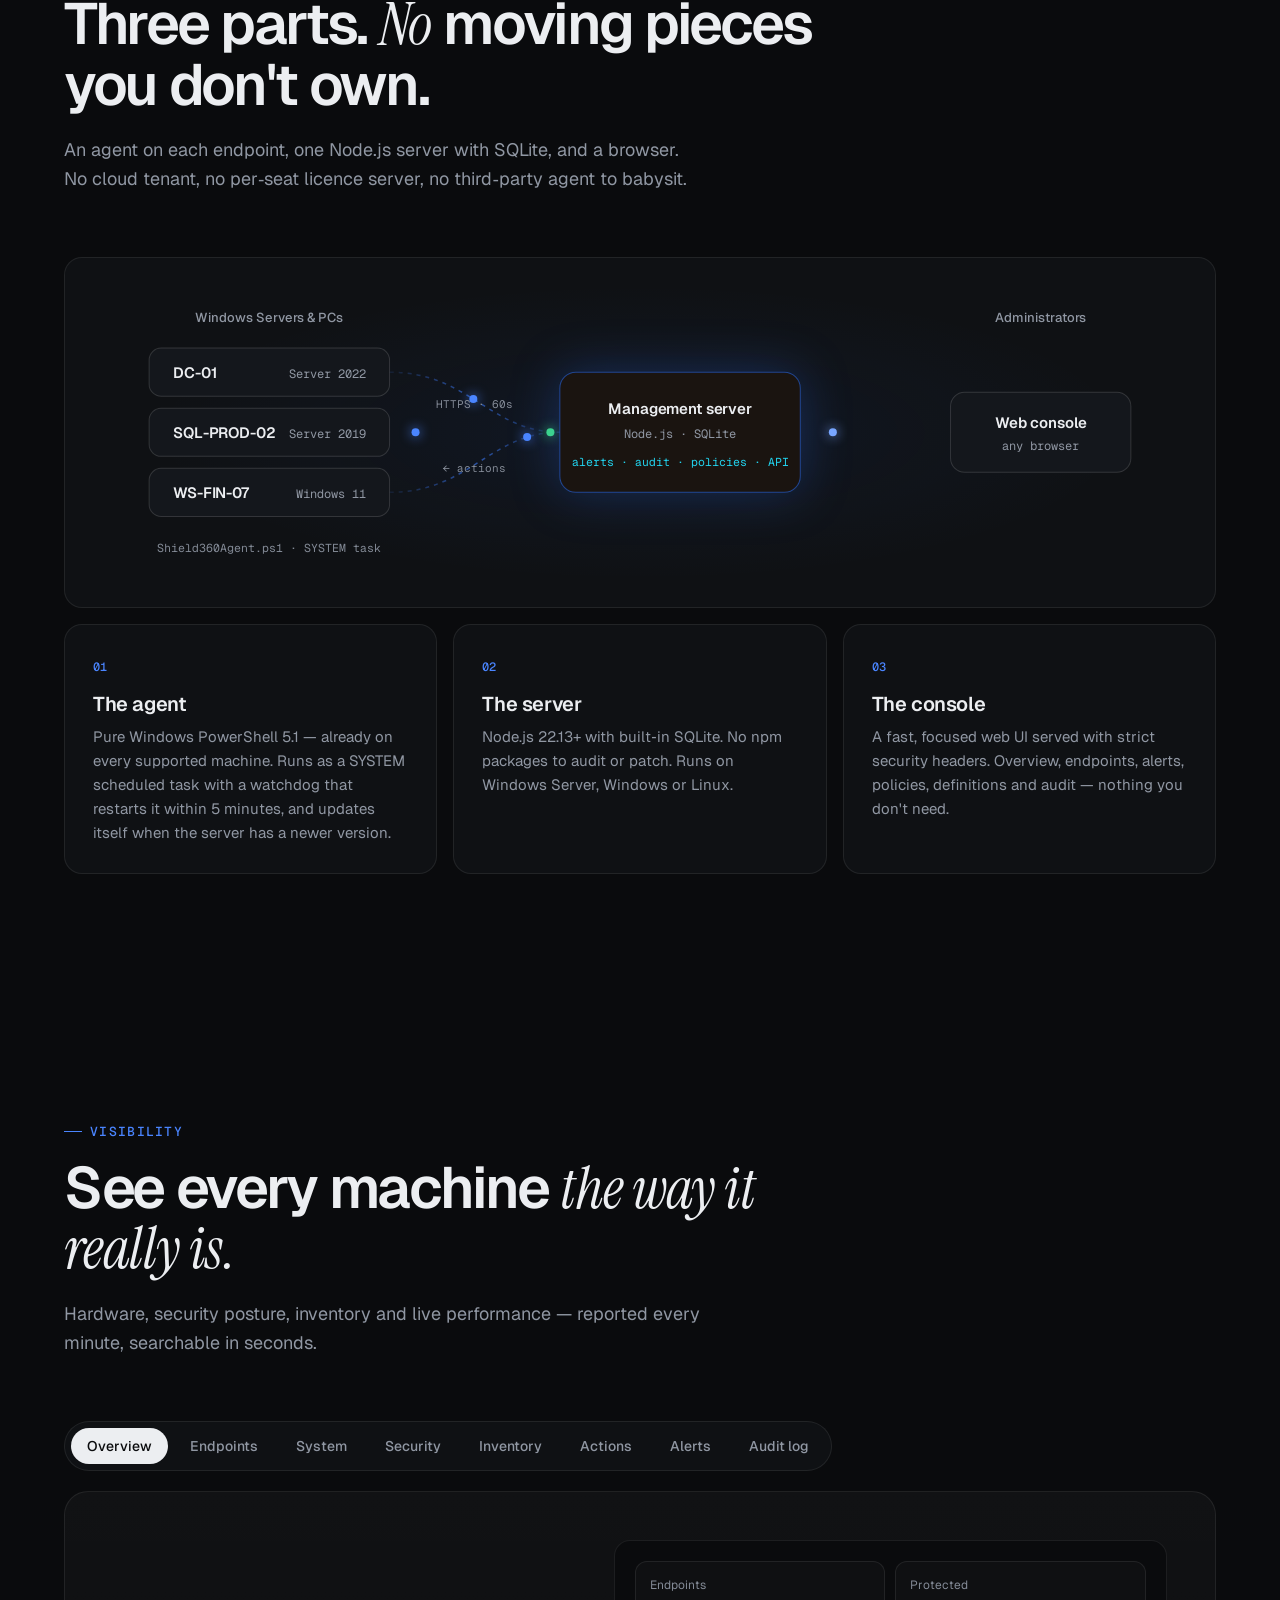
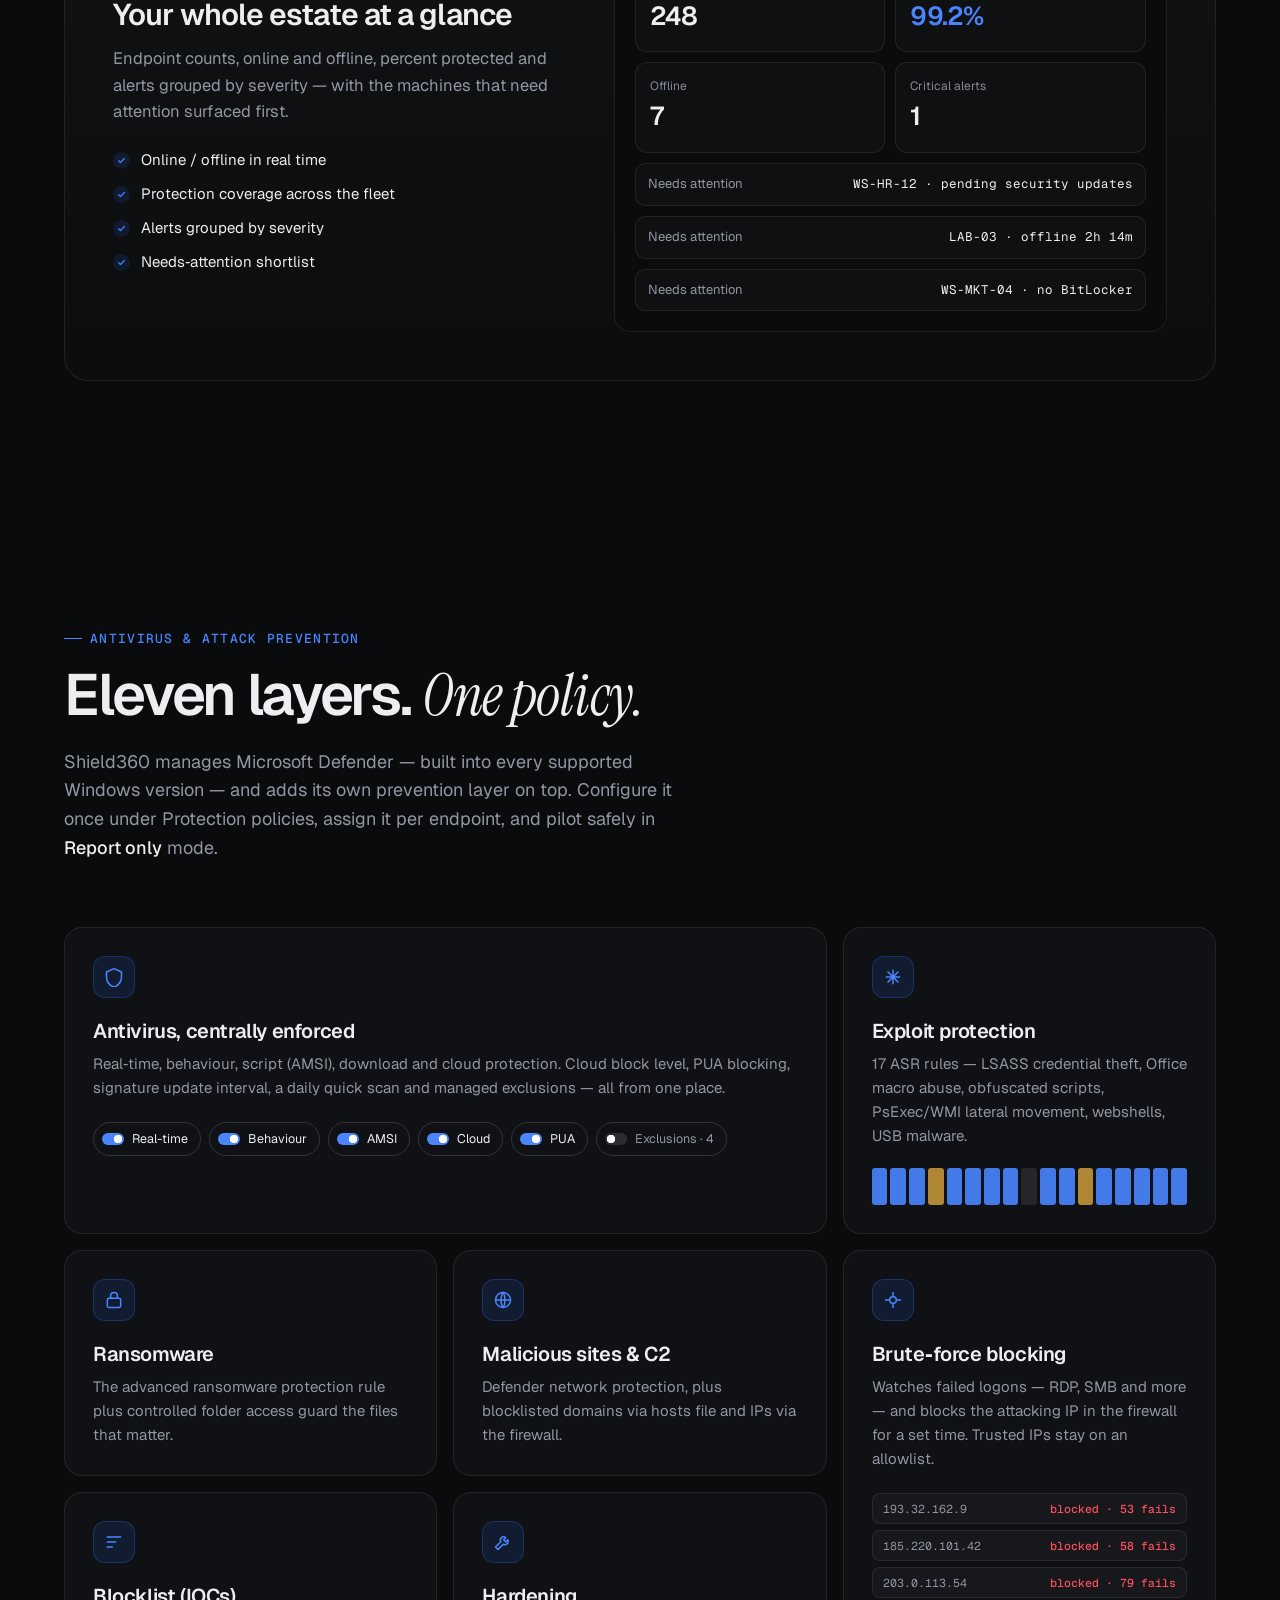
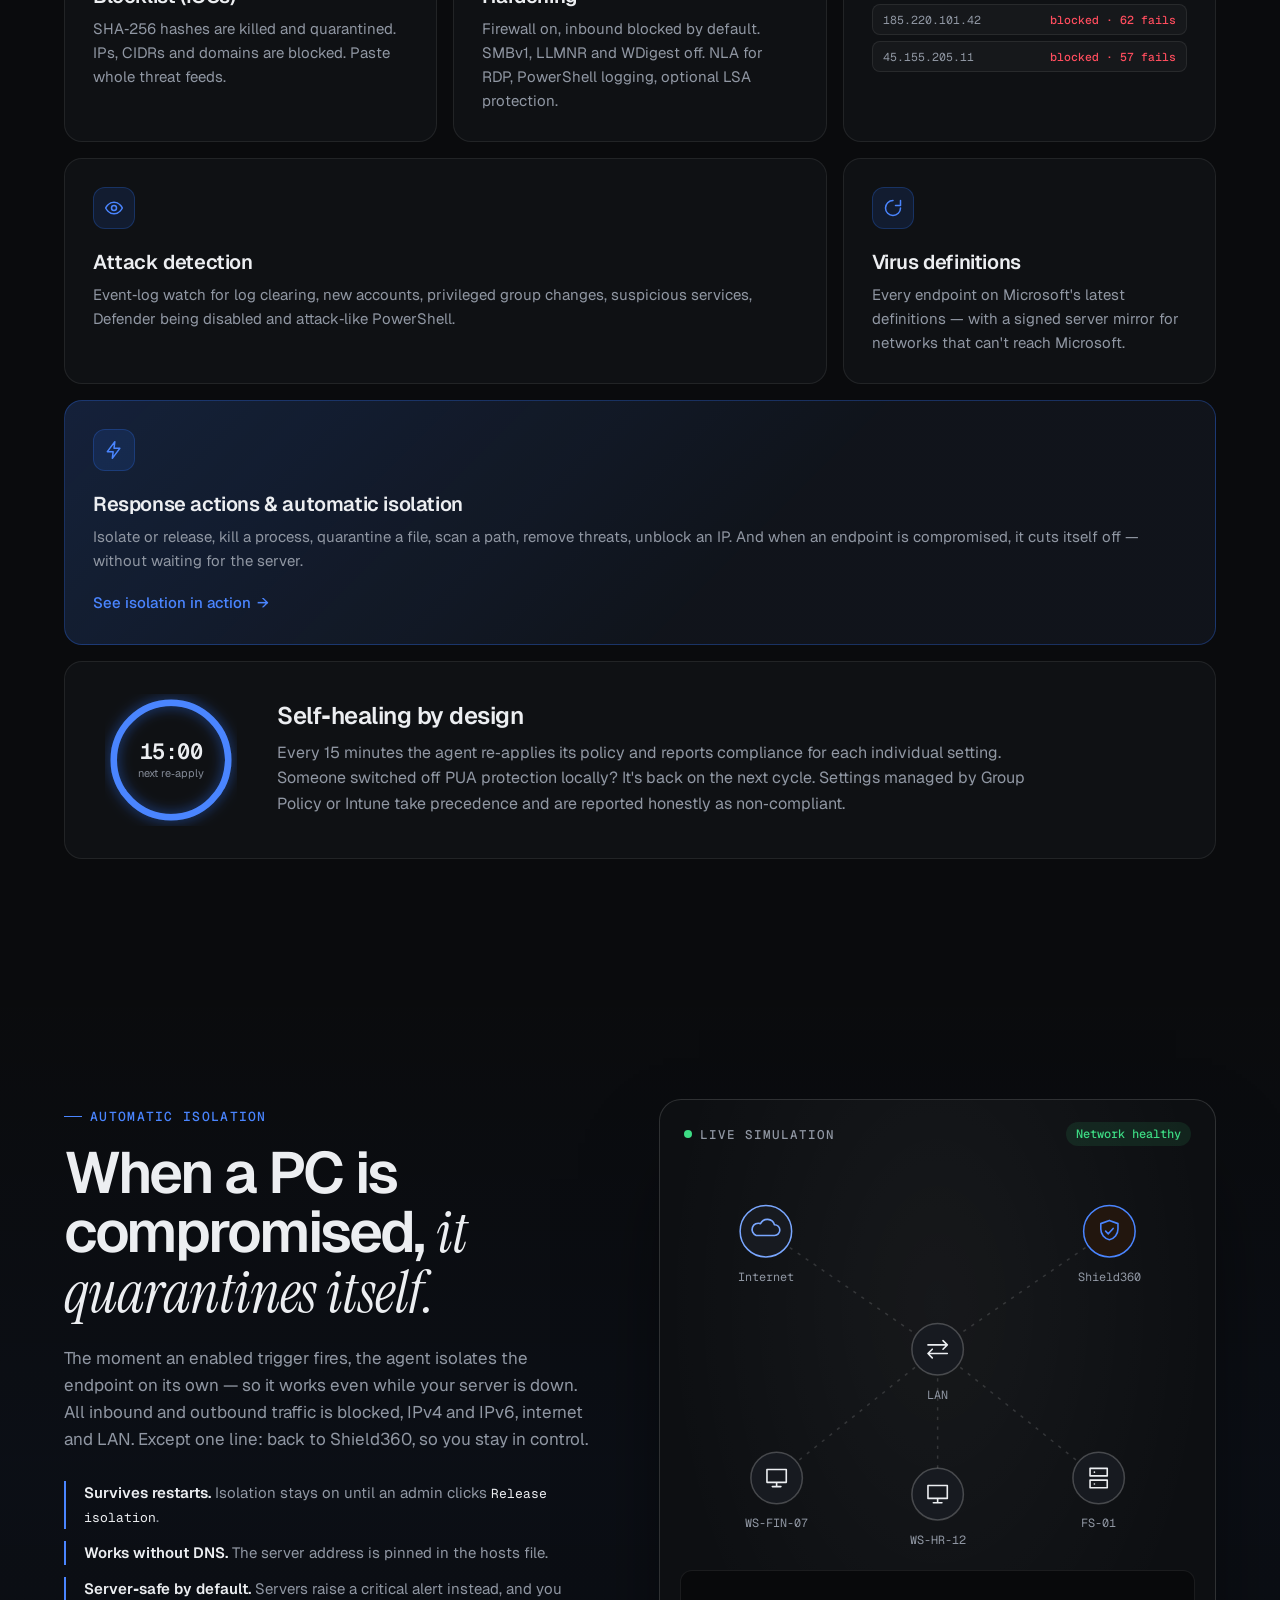
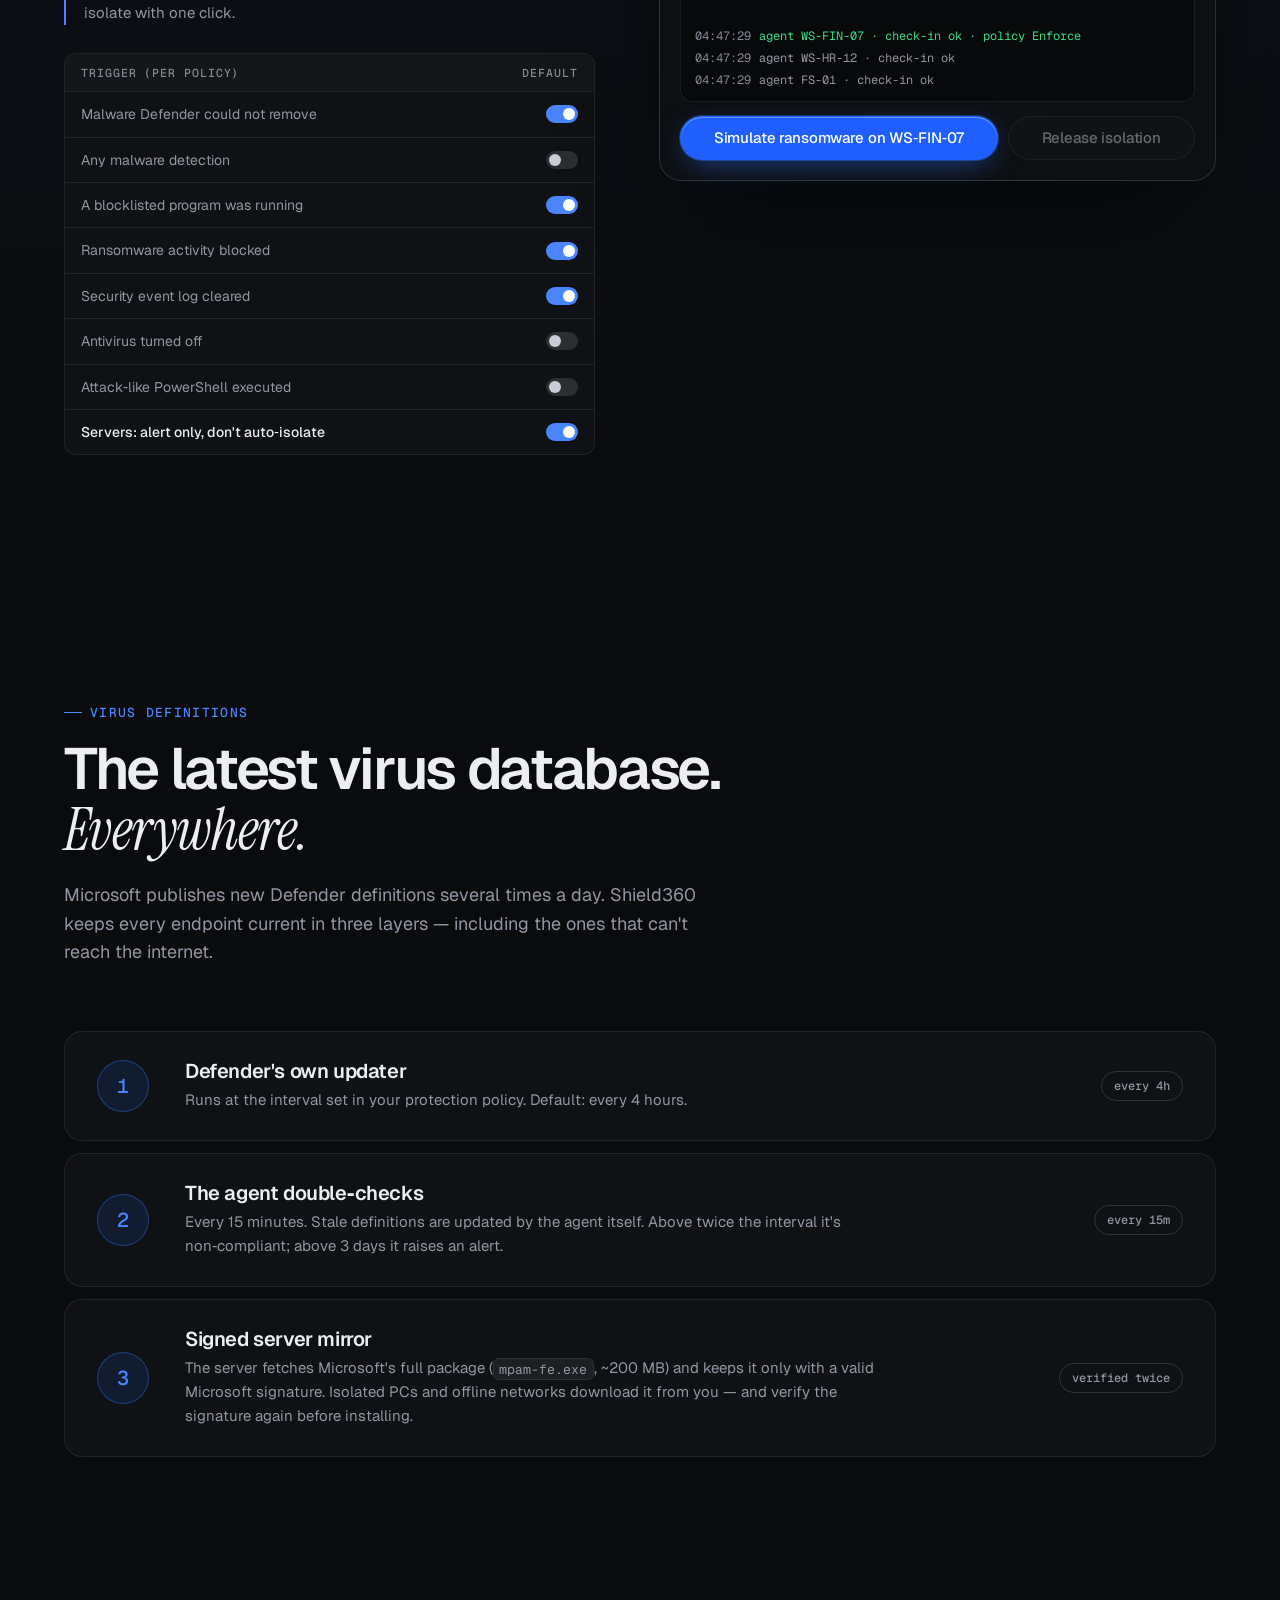
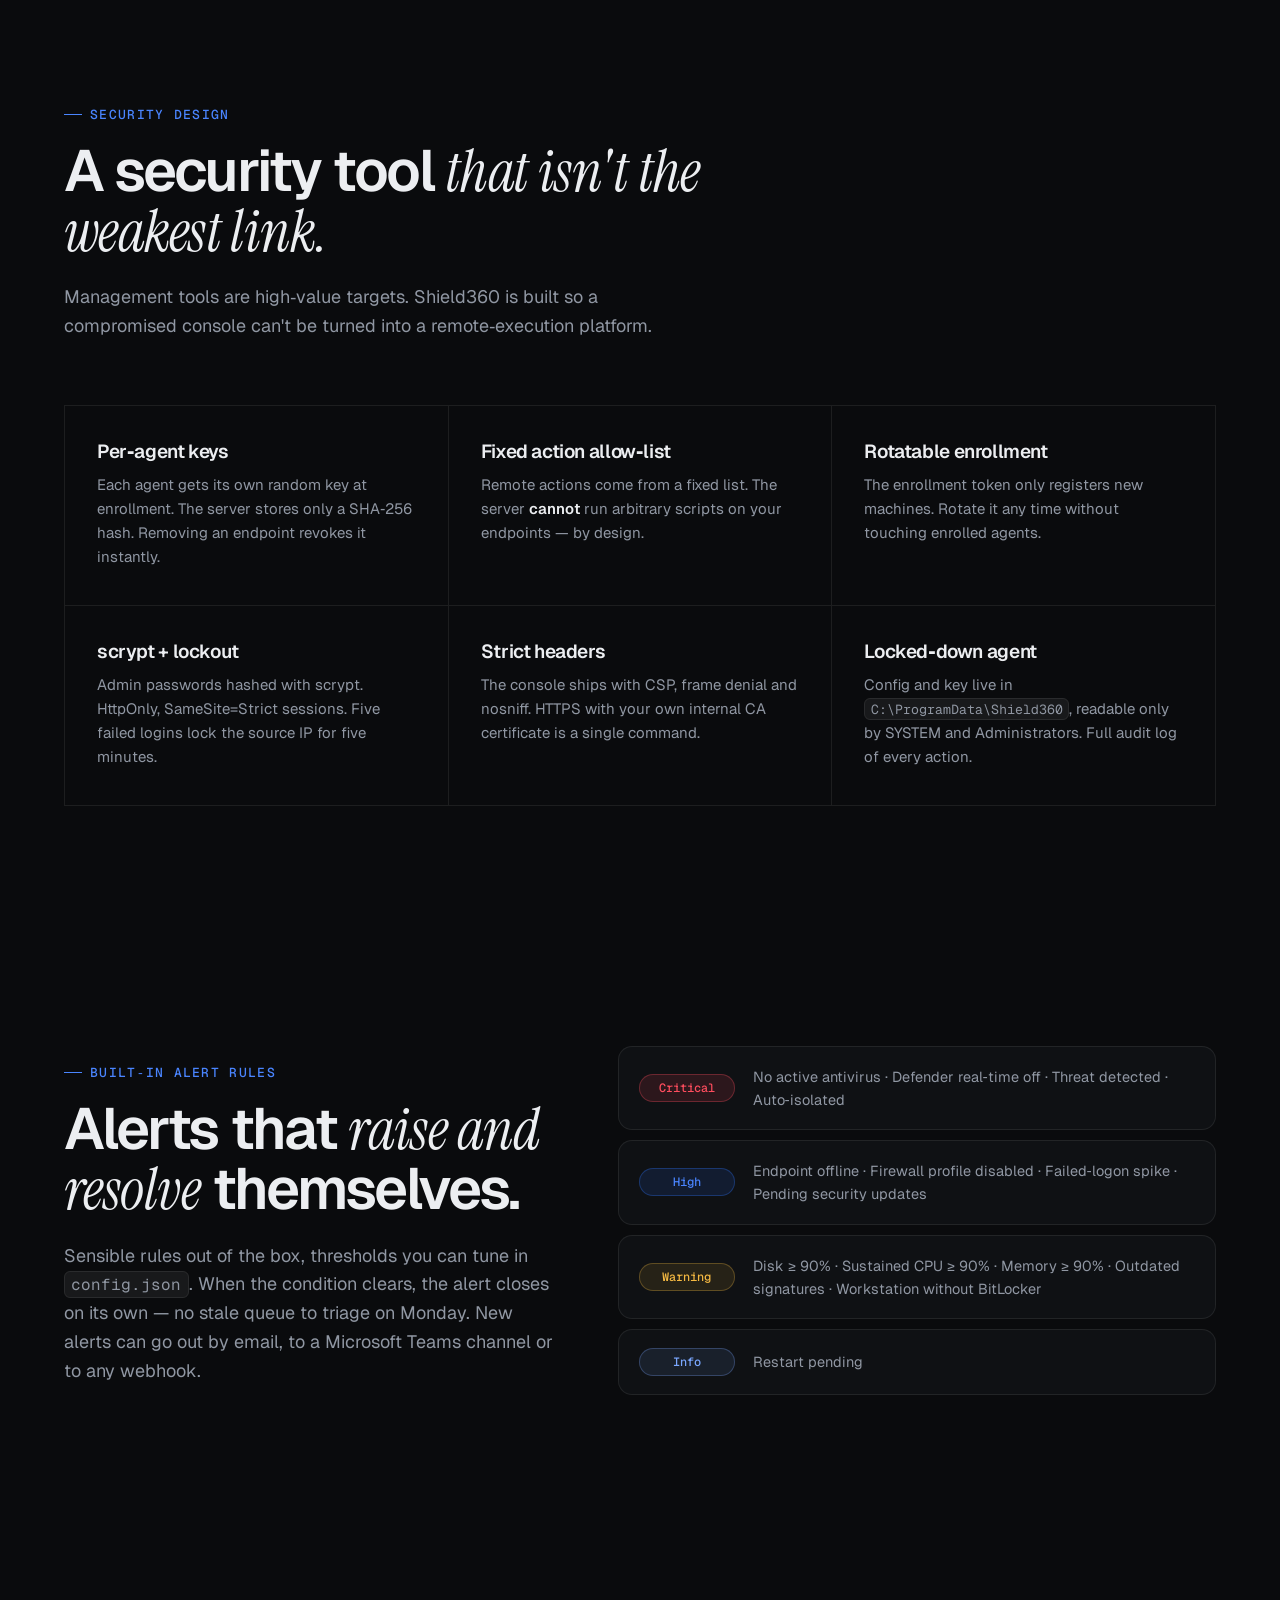
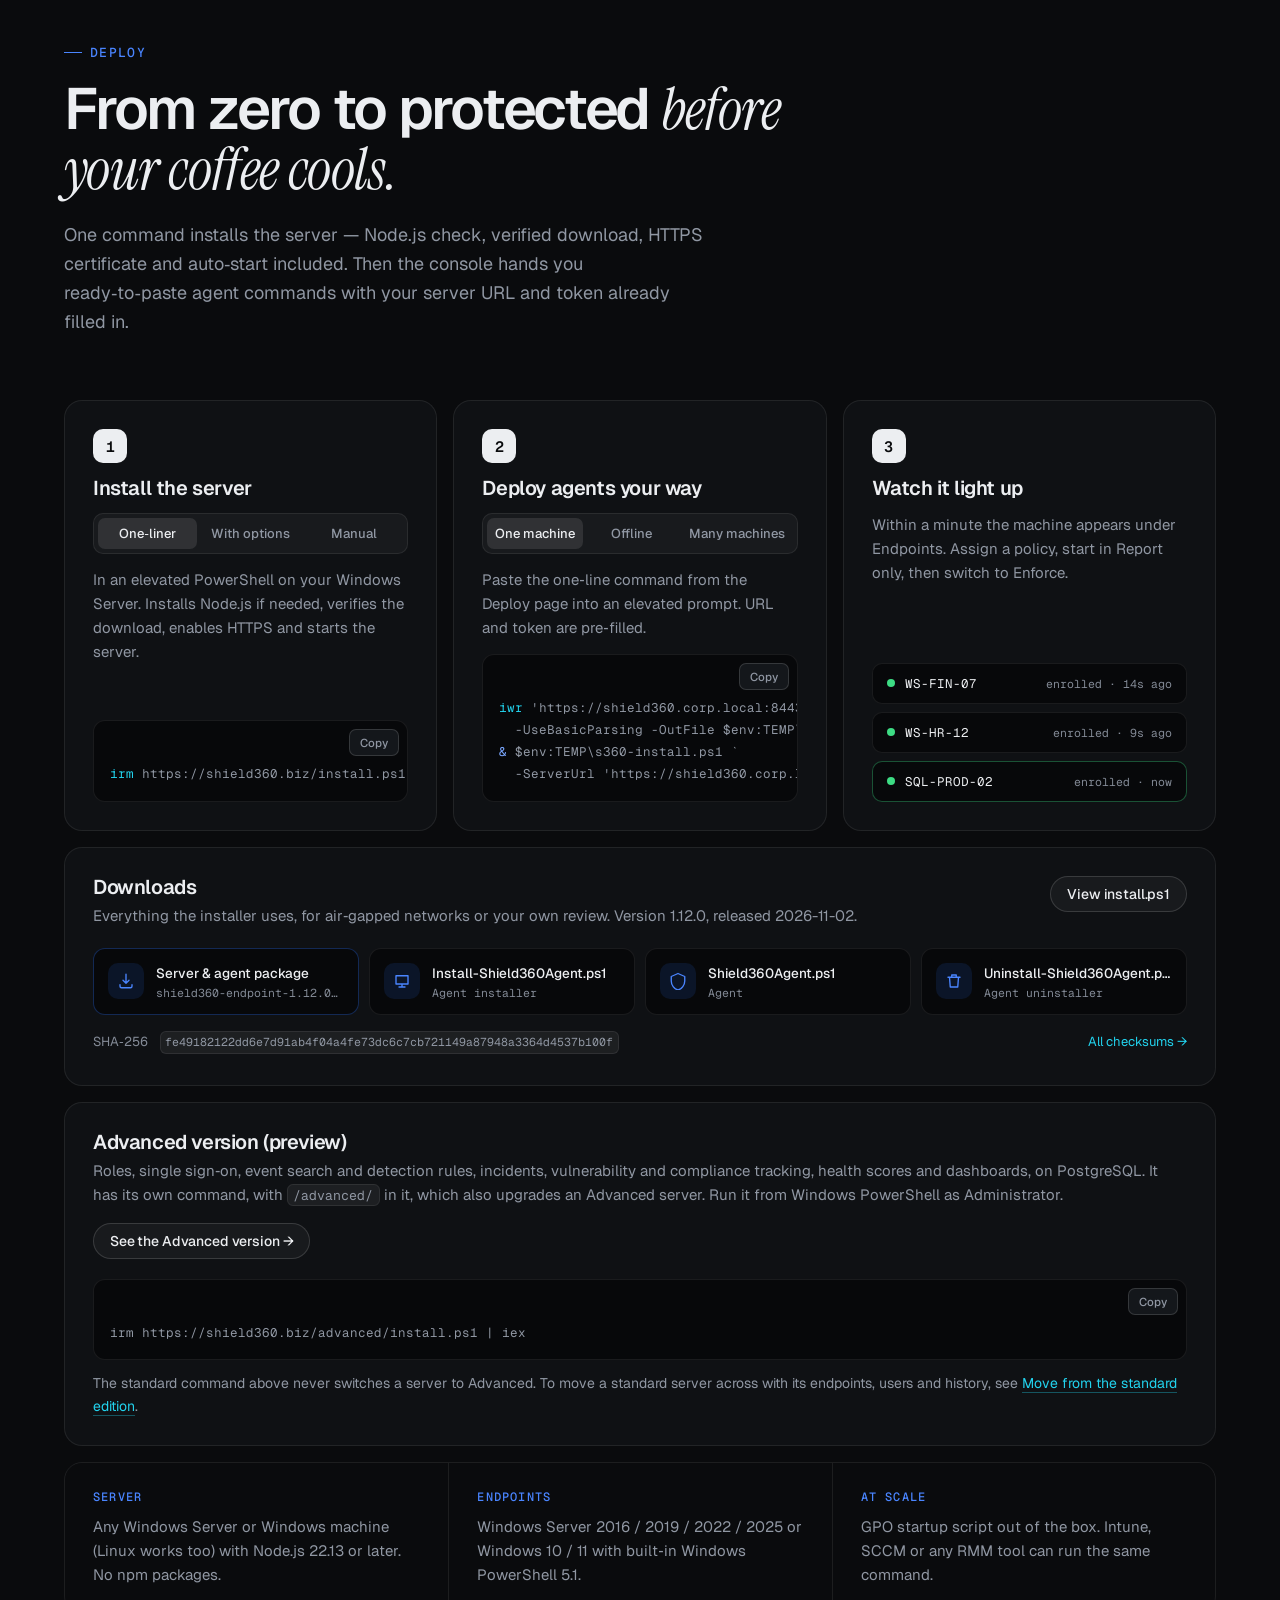
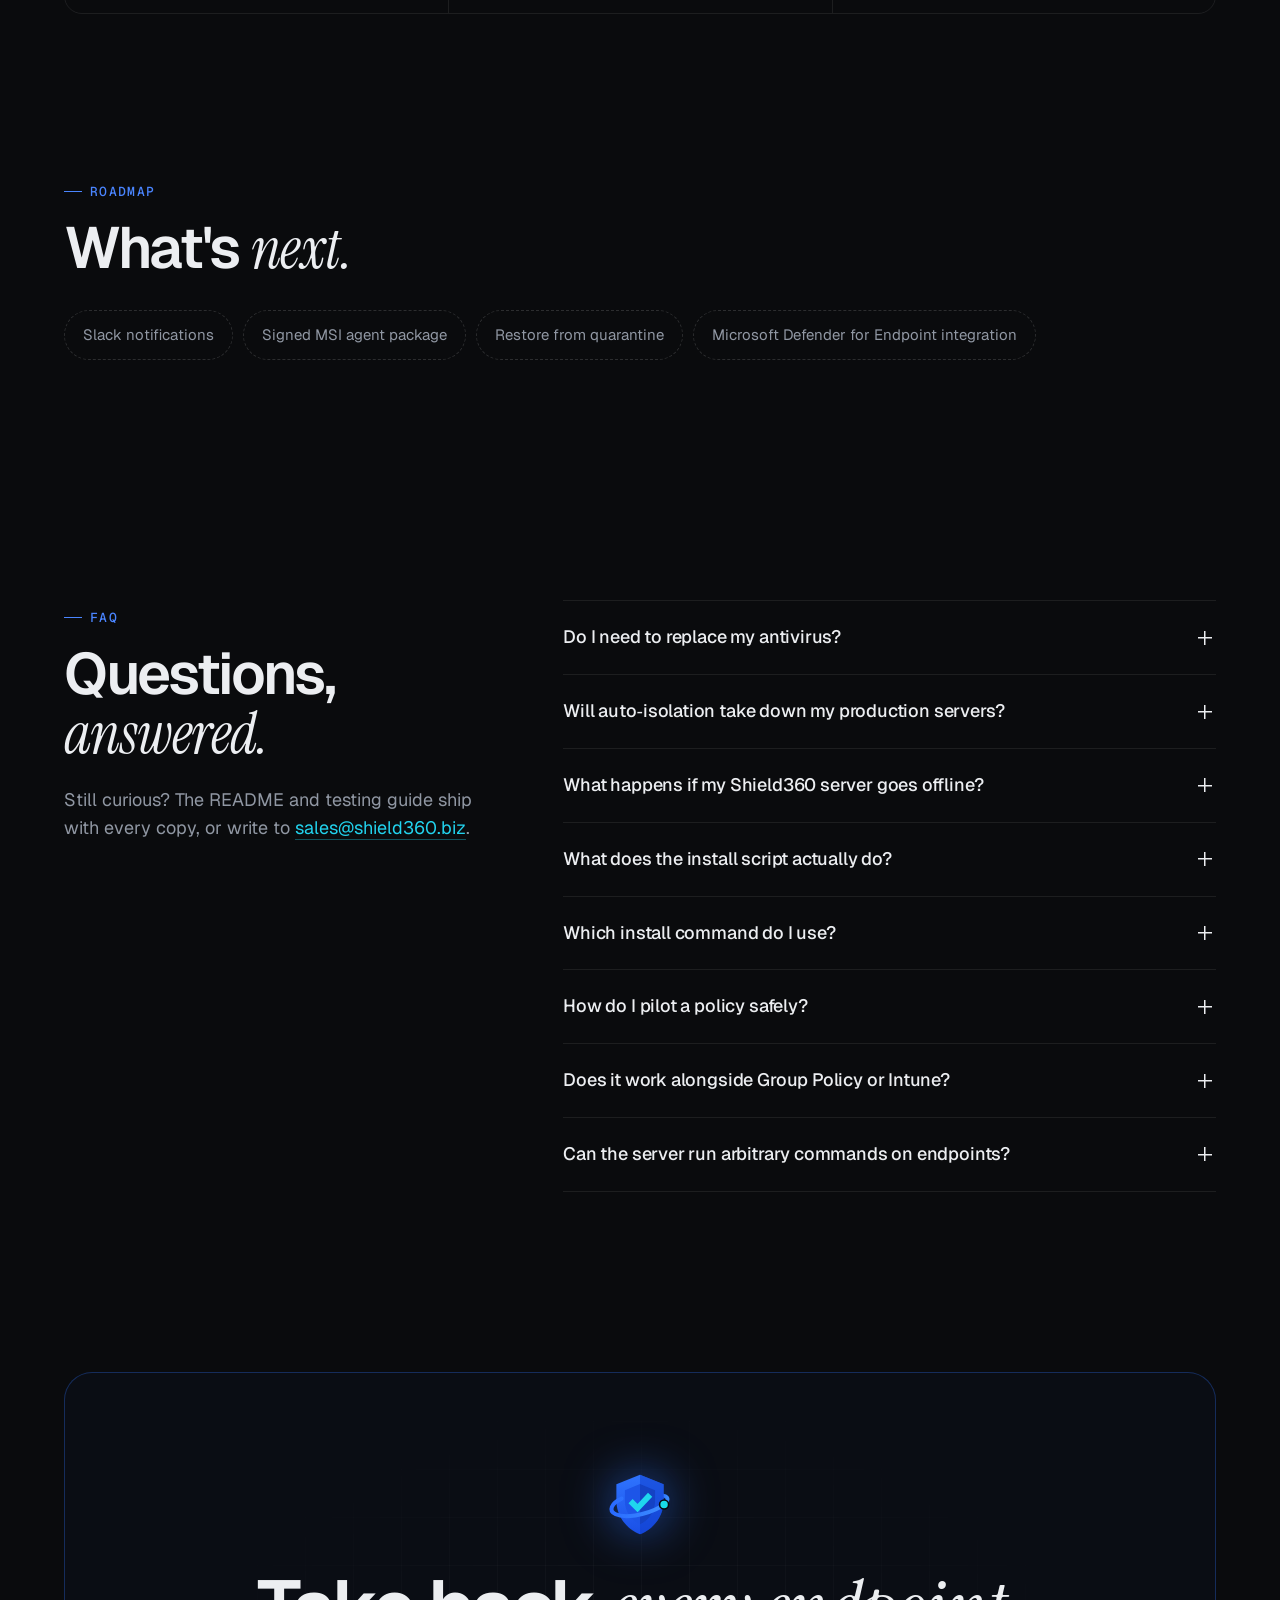
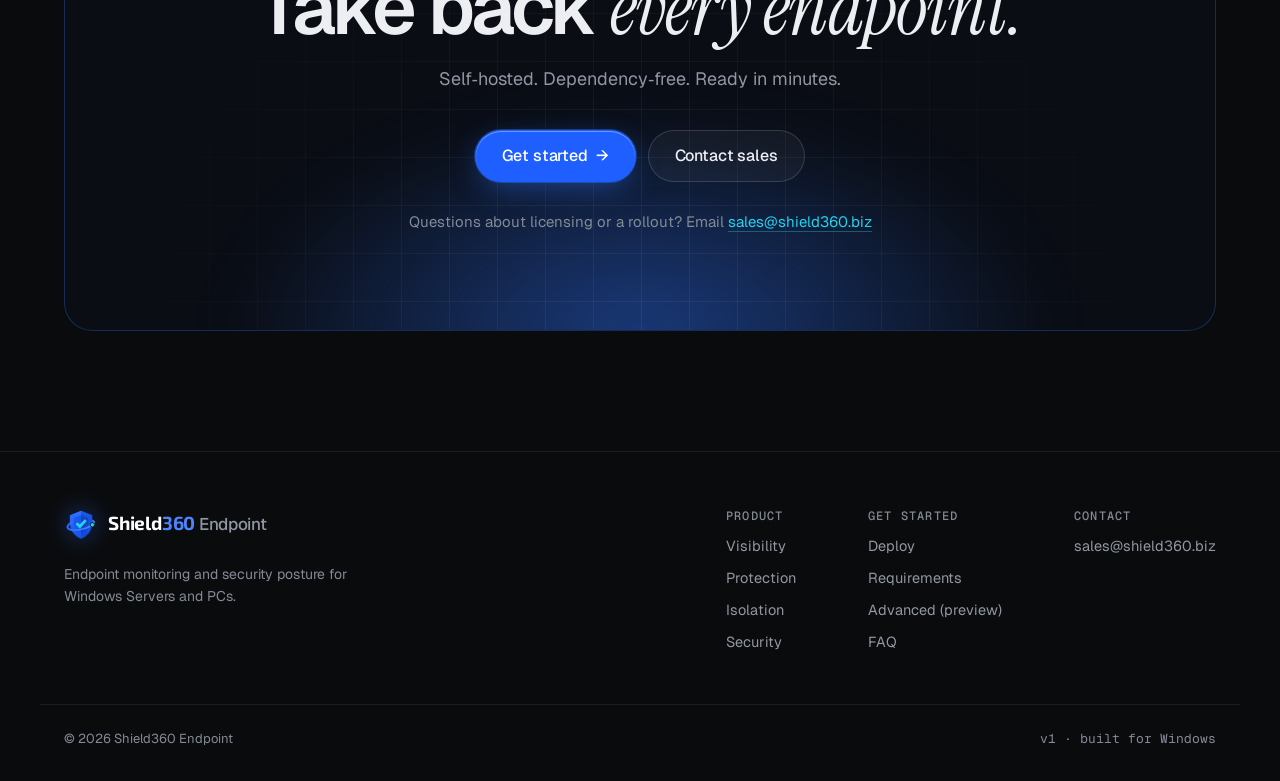
==== commit 734925bf: "Show the Advanced install command on the home page A box under Downloads with the command and a Copy" ====
--- a/index.html
+++ b/index.html
@@ -89,6 +89,7 @@
             <code id="hero-cmd">irm https://shield360.biz/install.ps1 | iex</code>
             <button class="copy" data-copy="hero-cmd" aria-label="Copy install command">Copy</button>
           </div>
+          <p class="reveal" style="margin-top:10px;color:var(--muted);font-size:14px">This installs the standard edition. <a class="text-link" href="#advanced">The Advanced version (preview) has its own command →</a></p>
           <ul class="hero-facts reveal" aria-label="Highlights">
             <li><b>0</b> npm packages</li>
             <li><b>0</b> extra software on endpoints</li>
@@ -574,7 +575,20 @@
           </div>
         </div>
 
-        <p class="reveal" style="margin-top:20px;color:var(--muted);font-size:15px">Need roles, single sign‑on, event search and detection rules, incidents, vulnerability and compliance tracking, or health scores and dashboards? <a class="text-link" href="advanced/">See the Advanced version (preview) →</a></p>
+        <div class="downloads reveal" id="advanced">
+          <div class="dl-head">
+            <div>
+              <h3>Advanced version (preview)</h3>
+              <p>Roles, single sign‑on, event search and detection rules, incidents, vulnerability and compliance tracking, health scores and dashboards, on PostgreSQL. It has its own command, with <code>/advanced/</code> in it, which also upgrades an Advanced server. Run it from Windows PowerShell as Administrator.</p>
+            </div>
+            <a class="btn btn-ghost btn-sm" href="advanced/">See the Advanced version →</a>
+          </div>
+          <div class="code">
+            <button class="copy" data-copy="adv-cmd" aria-label="Copy Advanced install command">Copy</button>
+<pre id="adv-cmd">irm https://shield360.biz/advanced/install.ps1 | iex</pre>
+          </div>
+          <p style="margin-top:12px;color:var(--muted);font-size:14px">The standard command above never switches a server to Advanced. To move a standard server across with its endpoints, users and history, see <a class="text-link" href="advanced/#move">Move from the standard edition</a>.</p>
+        </div>
 
         <div class="reqs reveal">
           <div class="req">
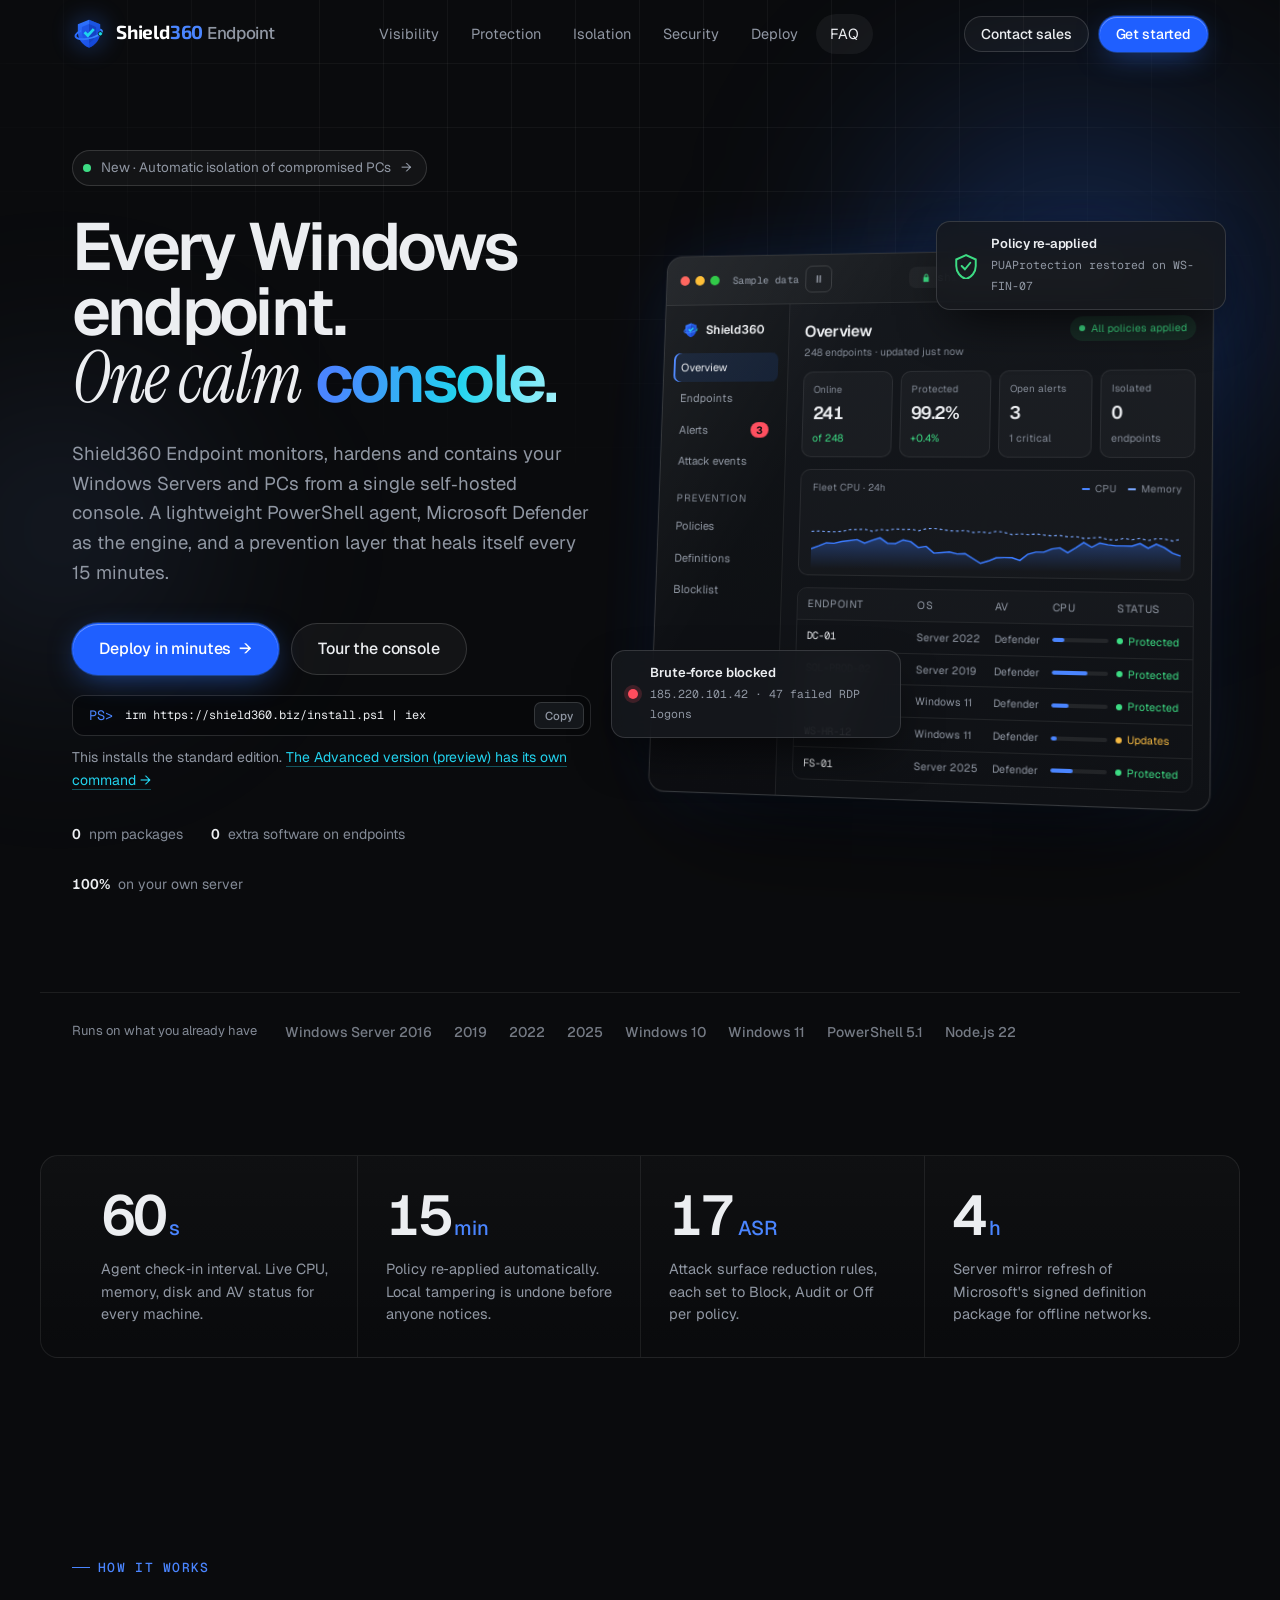
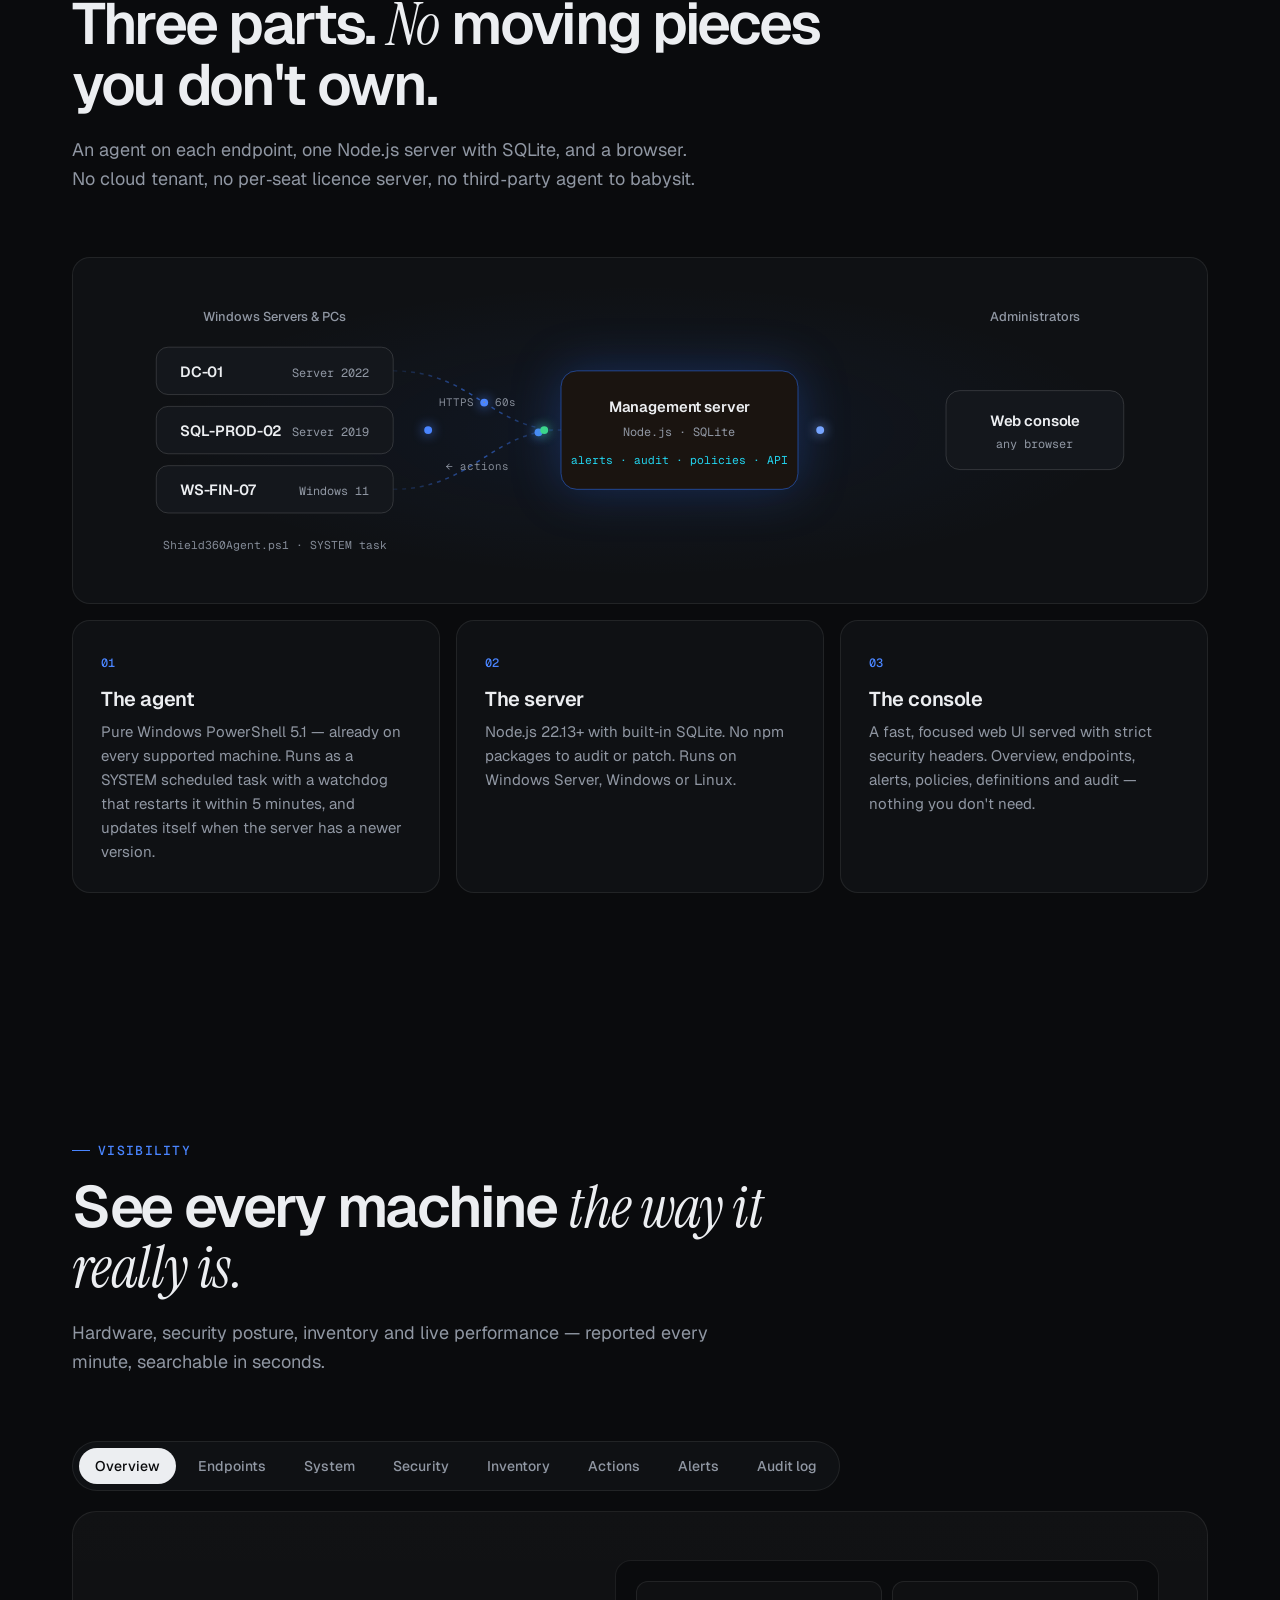
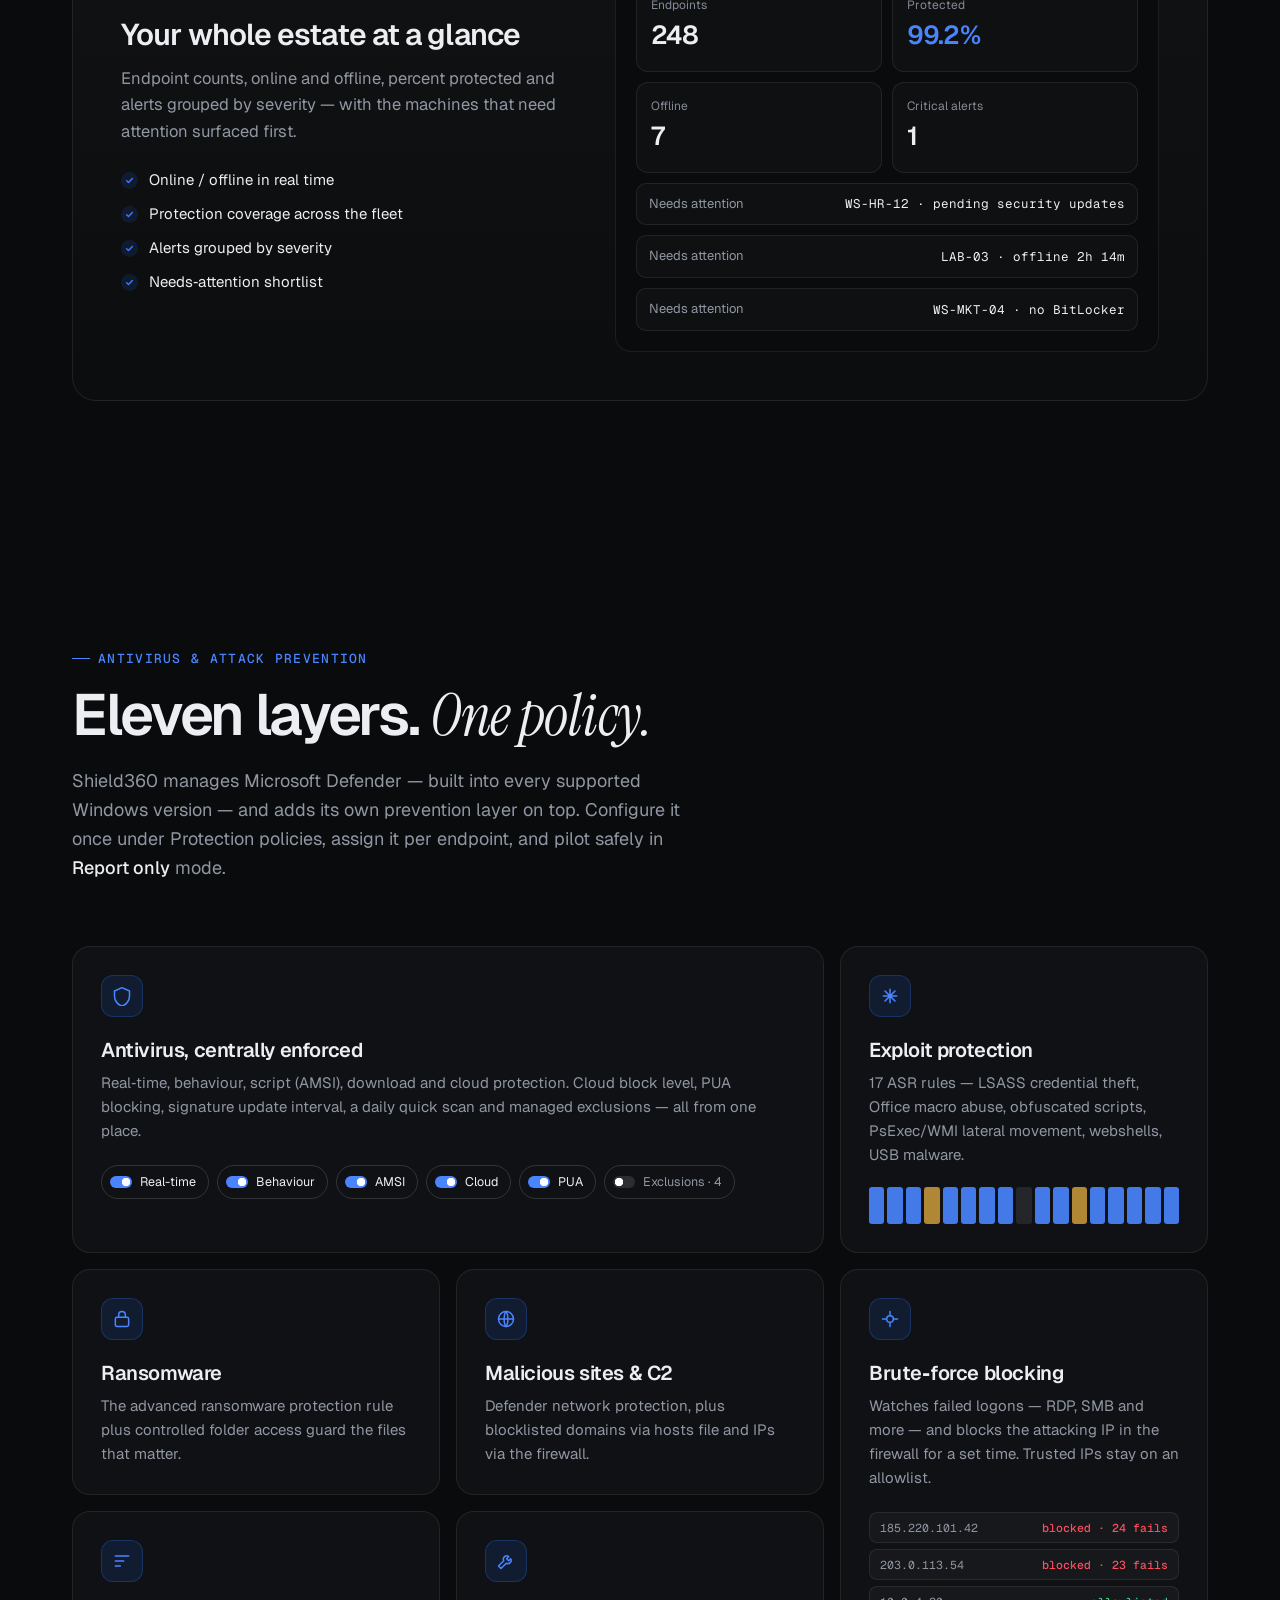
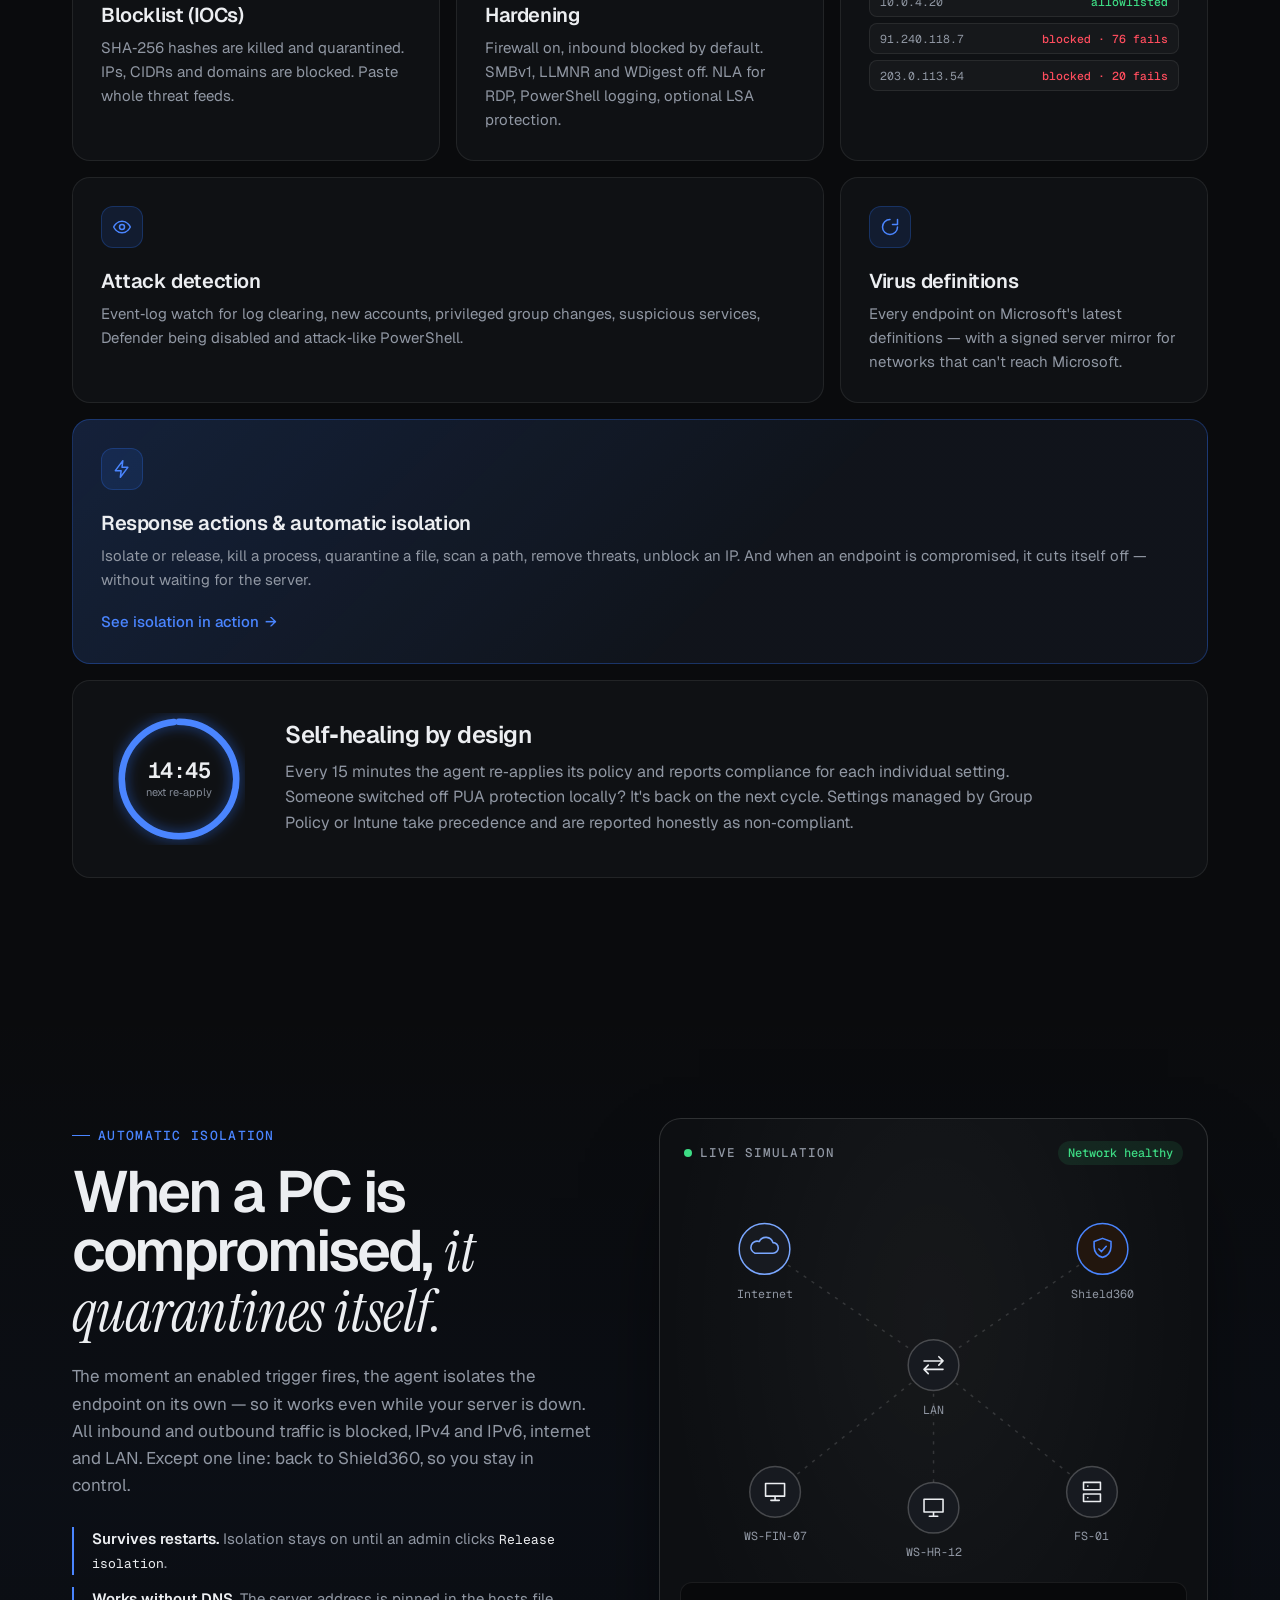
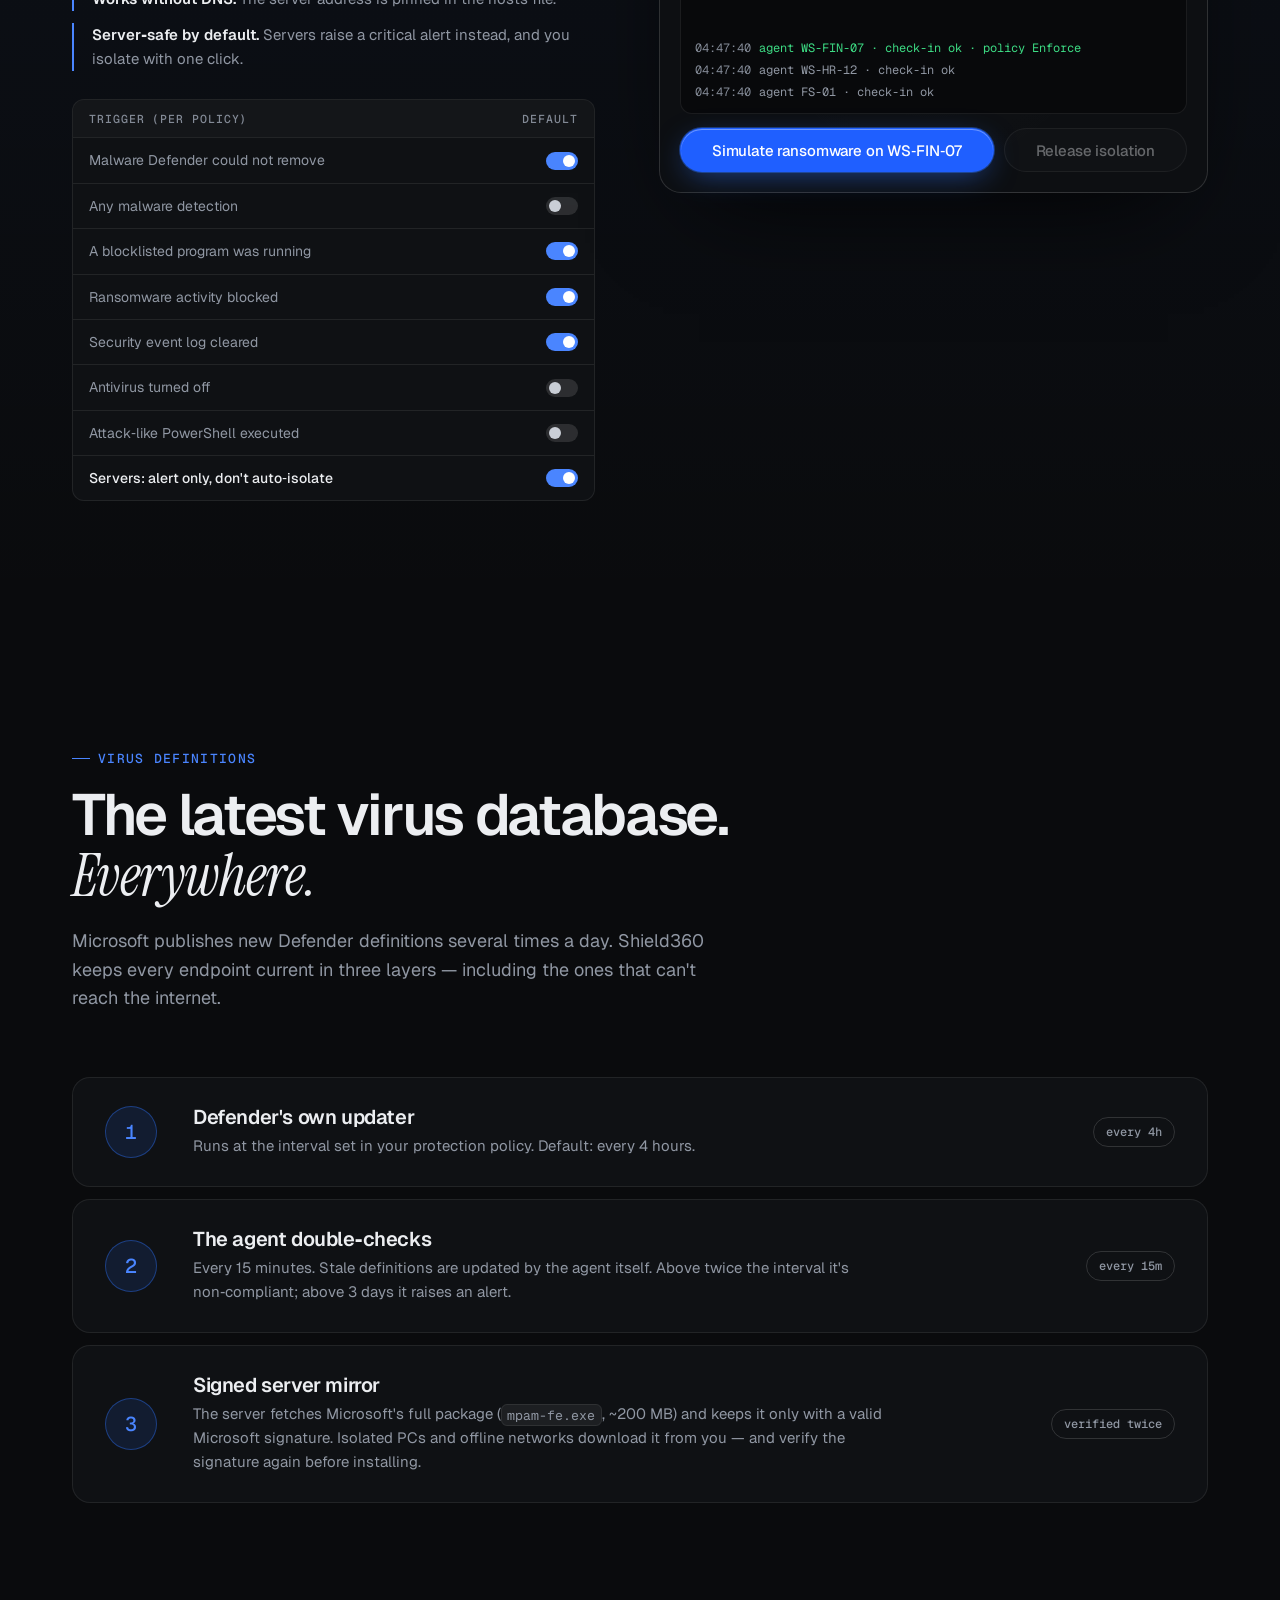
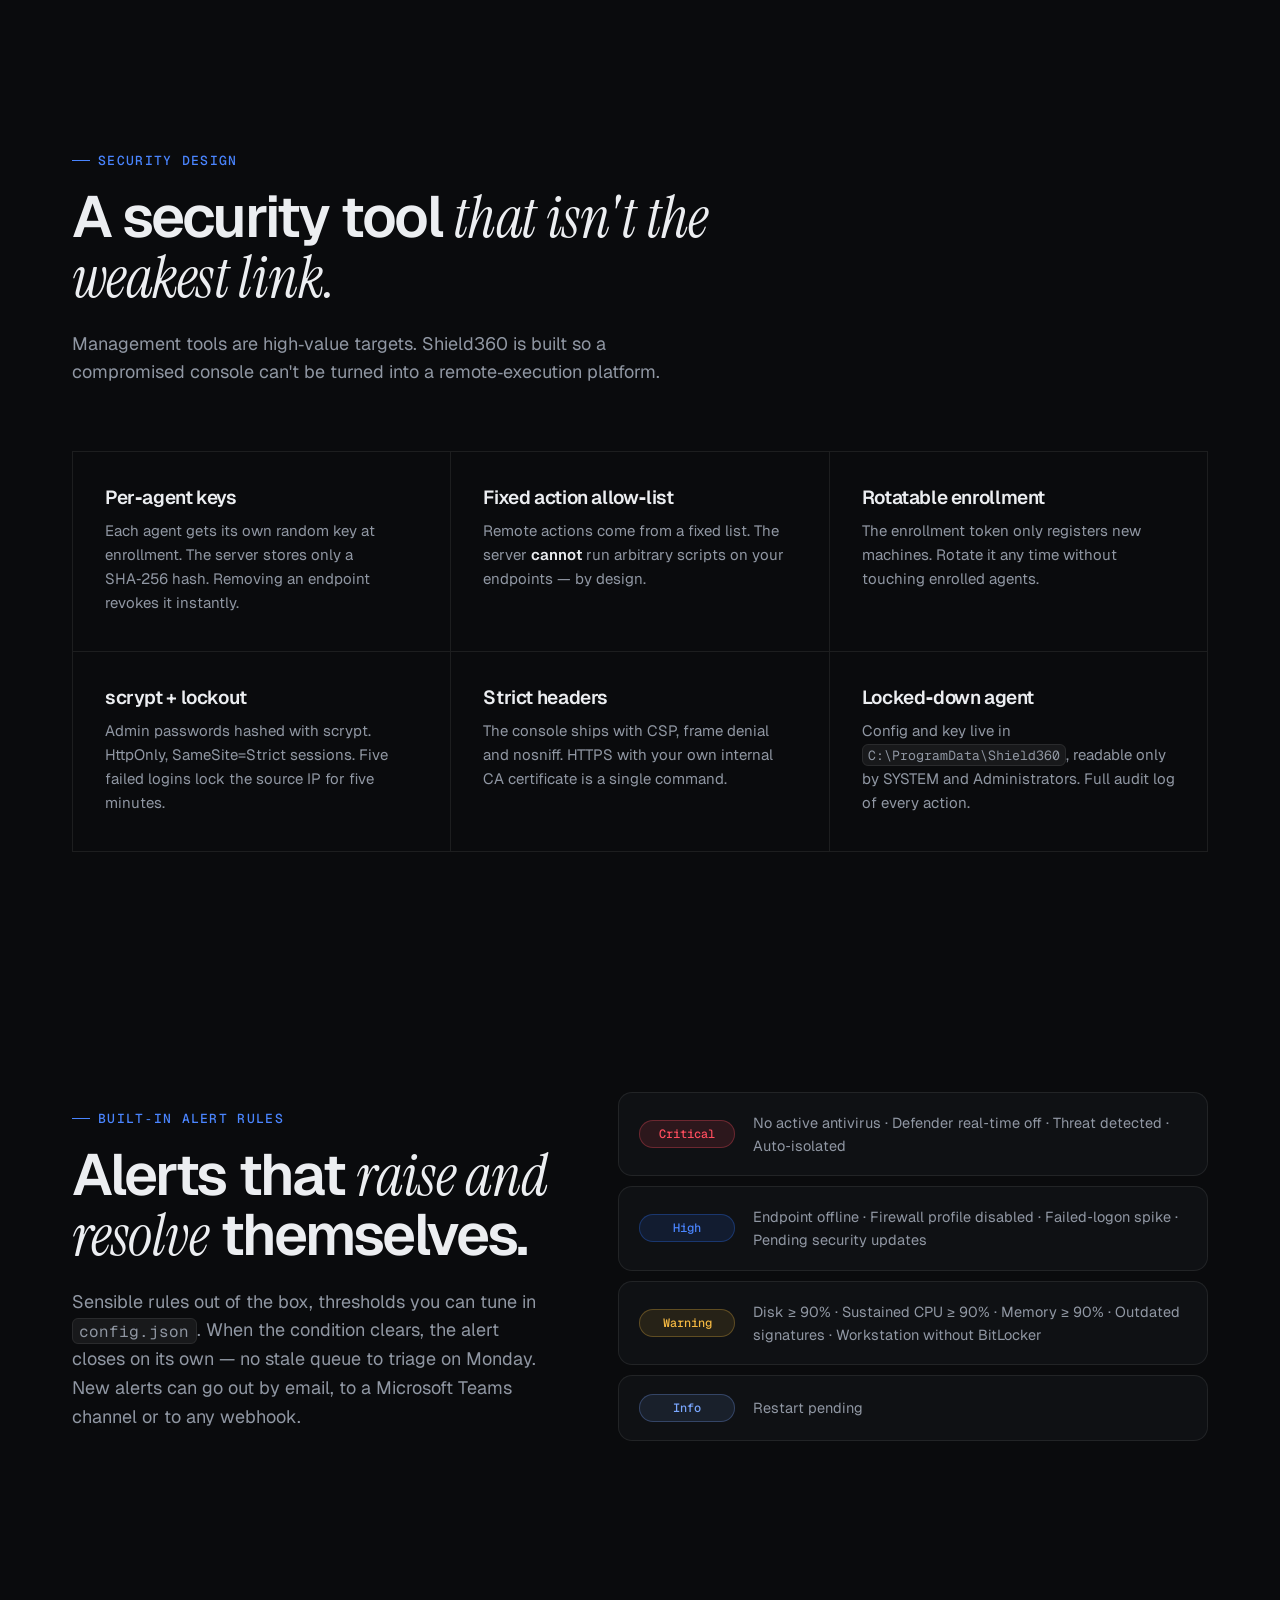
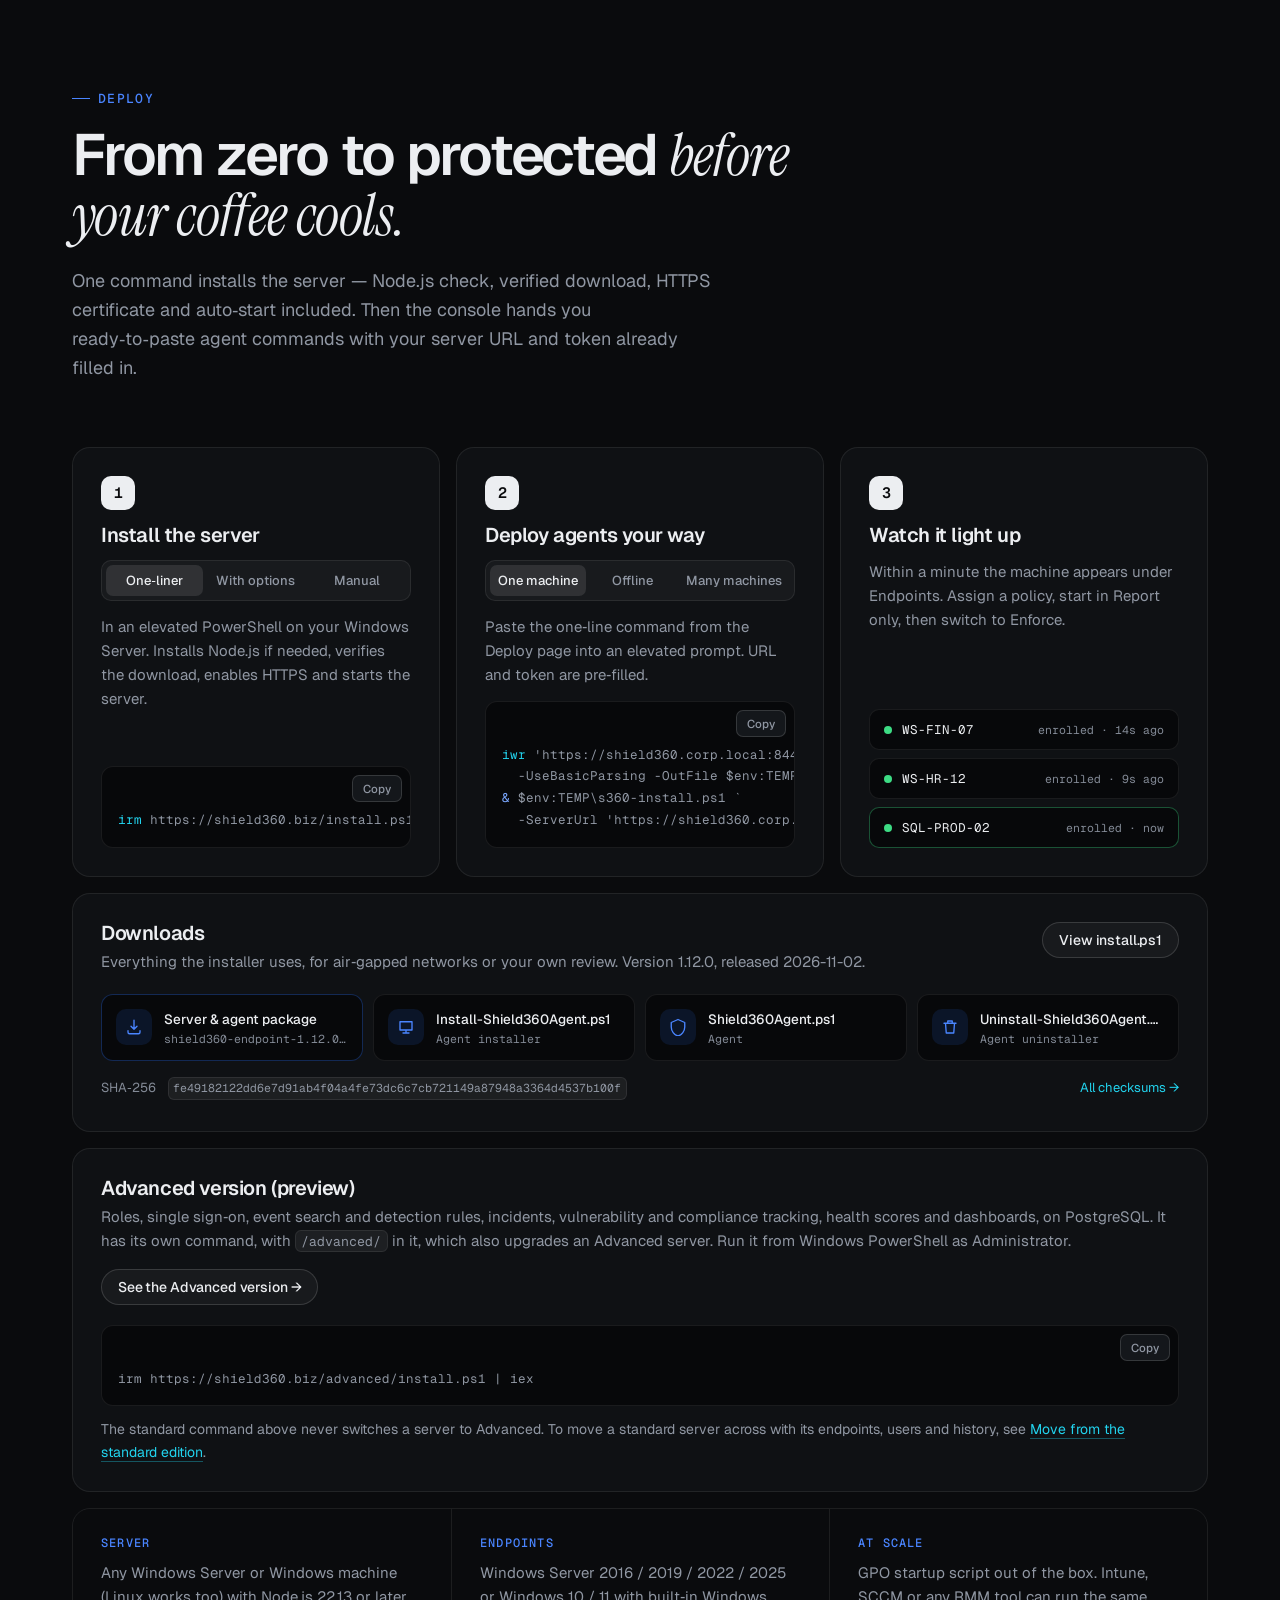
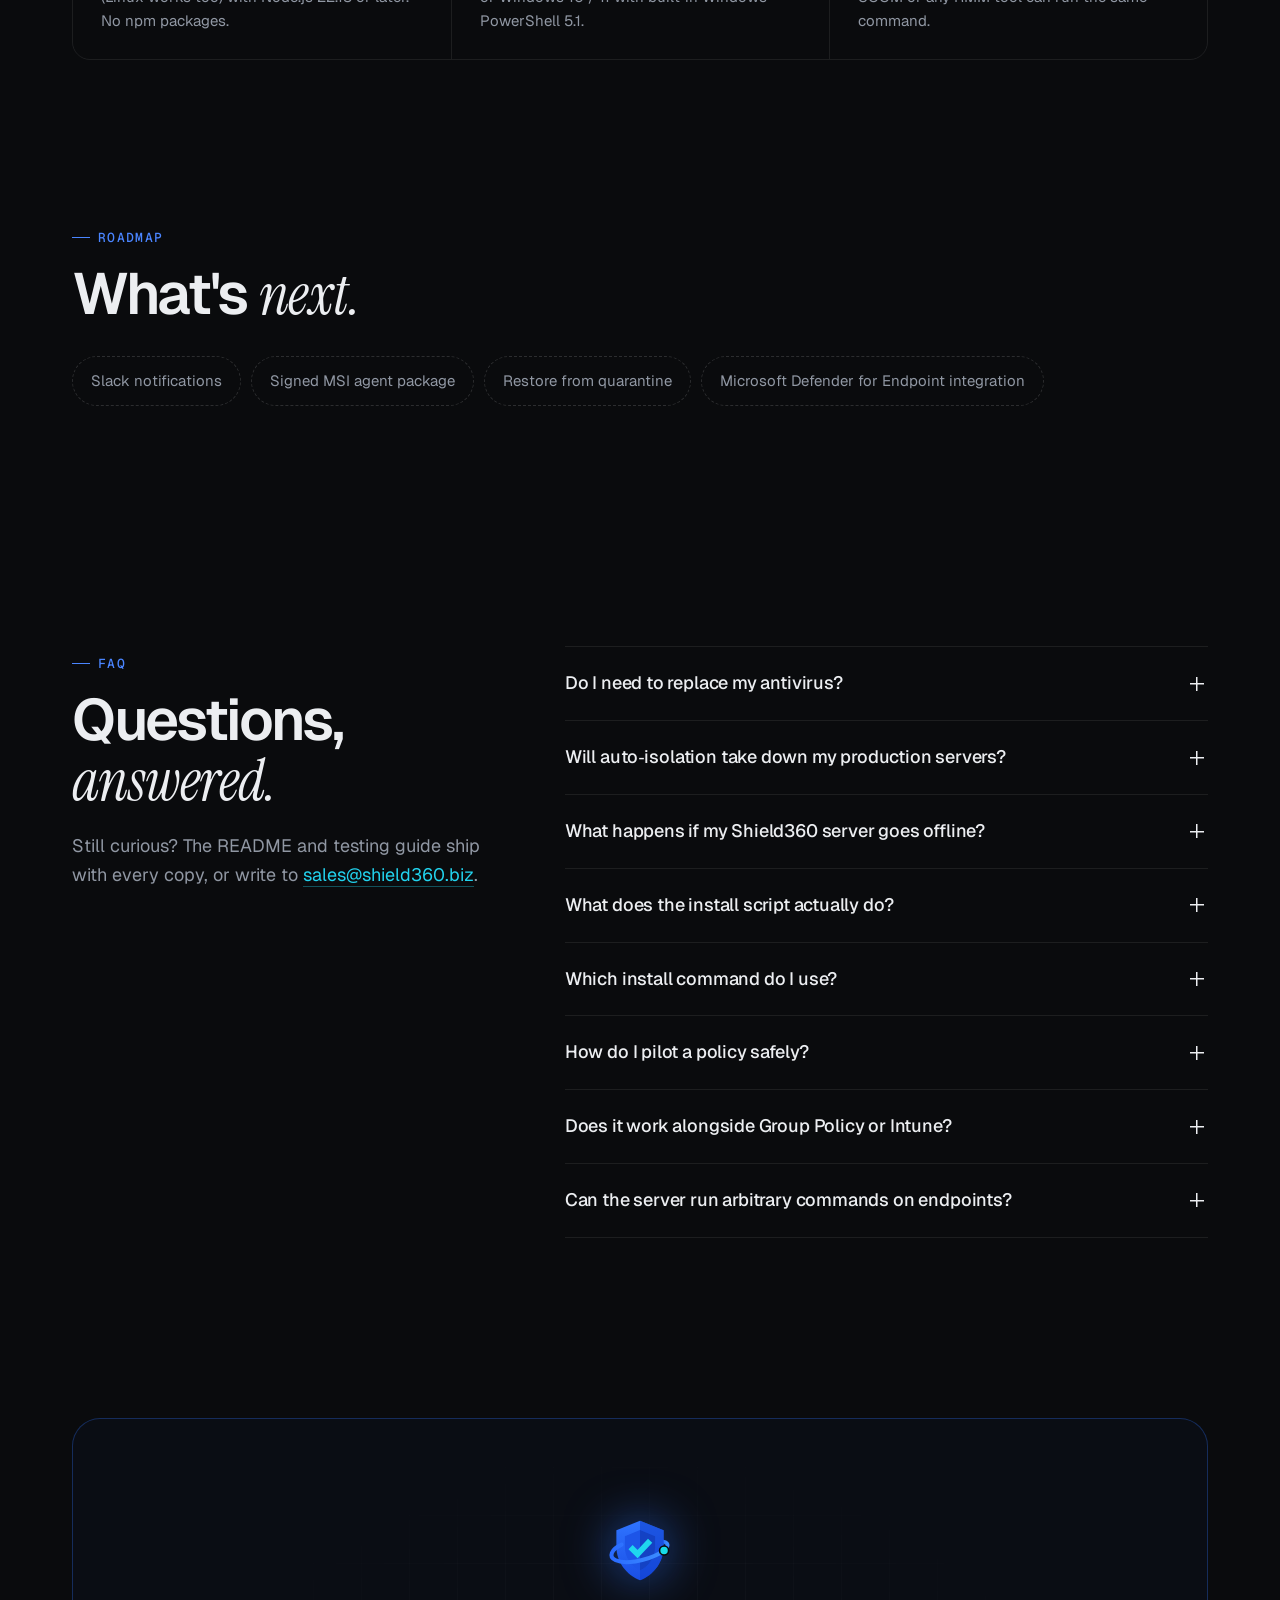
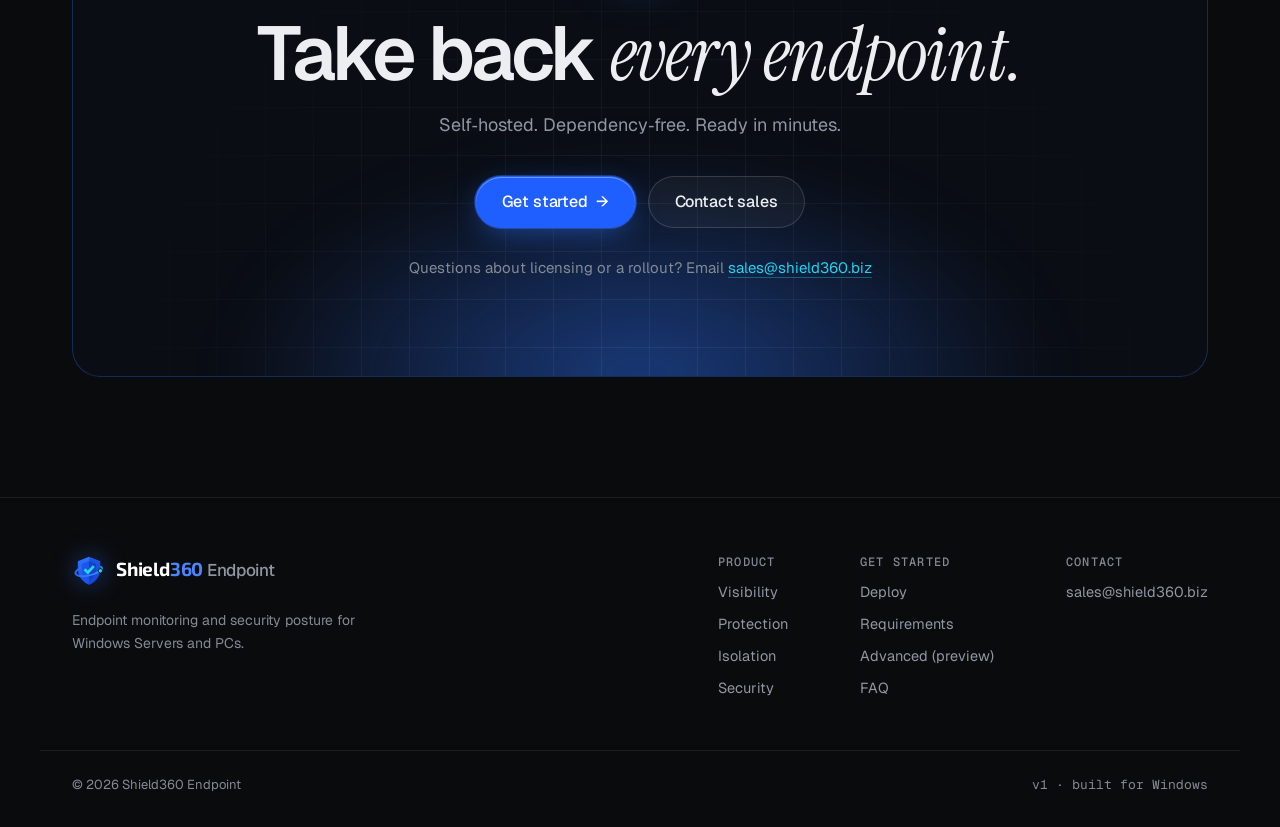
==== commit e774227e: "Use the width of wide monitors The page column grew no wider than 1200px. It now grows with the scre" ====
--- a/index.html
+++ b/index.html
@@ -15,7 +15,7 @@
   <link rel="preconnect" href="https://fonts.googleapis.com">
   <link rel="preconnect" href="https://fonts.gstatic.com" crossorigin>
   <link href="https://fonts.googleapis.com/css2?family=Exo+2:wght@700&family=Geist:wght@300..800&family=Geist+Mono:wght@400;500&family=Instrument+Serif:ital@0;1&display=swap" rel="stylesheet">
-  <link rel="stylesheet" href="styles.css">
+  <link rel="stylesheet" href="styles.css?v=20261120">
 </head>
 <body>
   <svg width="0" height="0" style="position:absolute" aria-hidden="true" focusable="false">
--- a/styles.css
+++ b/styles.css
@@ -45,7 +45,8 @@
 p { margin: 0; }
 ::selection { background: var(--accent-fill); color: #fff; }
 
-.wrap { width: 100%; max-width: 1200px; margin: 0 auto; padding: 0 24px; }
+/* Grows with wide monitors (1200px up to 1920px); paragraphs keep their own max-width for readable lines. */
+.wrap { width: 100%; max-width: clamp(1200px, 86vw, 1920px); margin: 0 auto; padding: 0 clamp(24px, 2.5vw, 48px); }
 .serif { font-family: var(--serif); font-style: italic; font-weight: 400; letter-spacing: -.01em; }
 .accent-text {
   background: linear-gradient(100deg, var(--accent) 10%, var(--accent-2) 60%, #a5f3fc);
